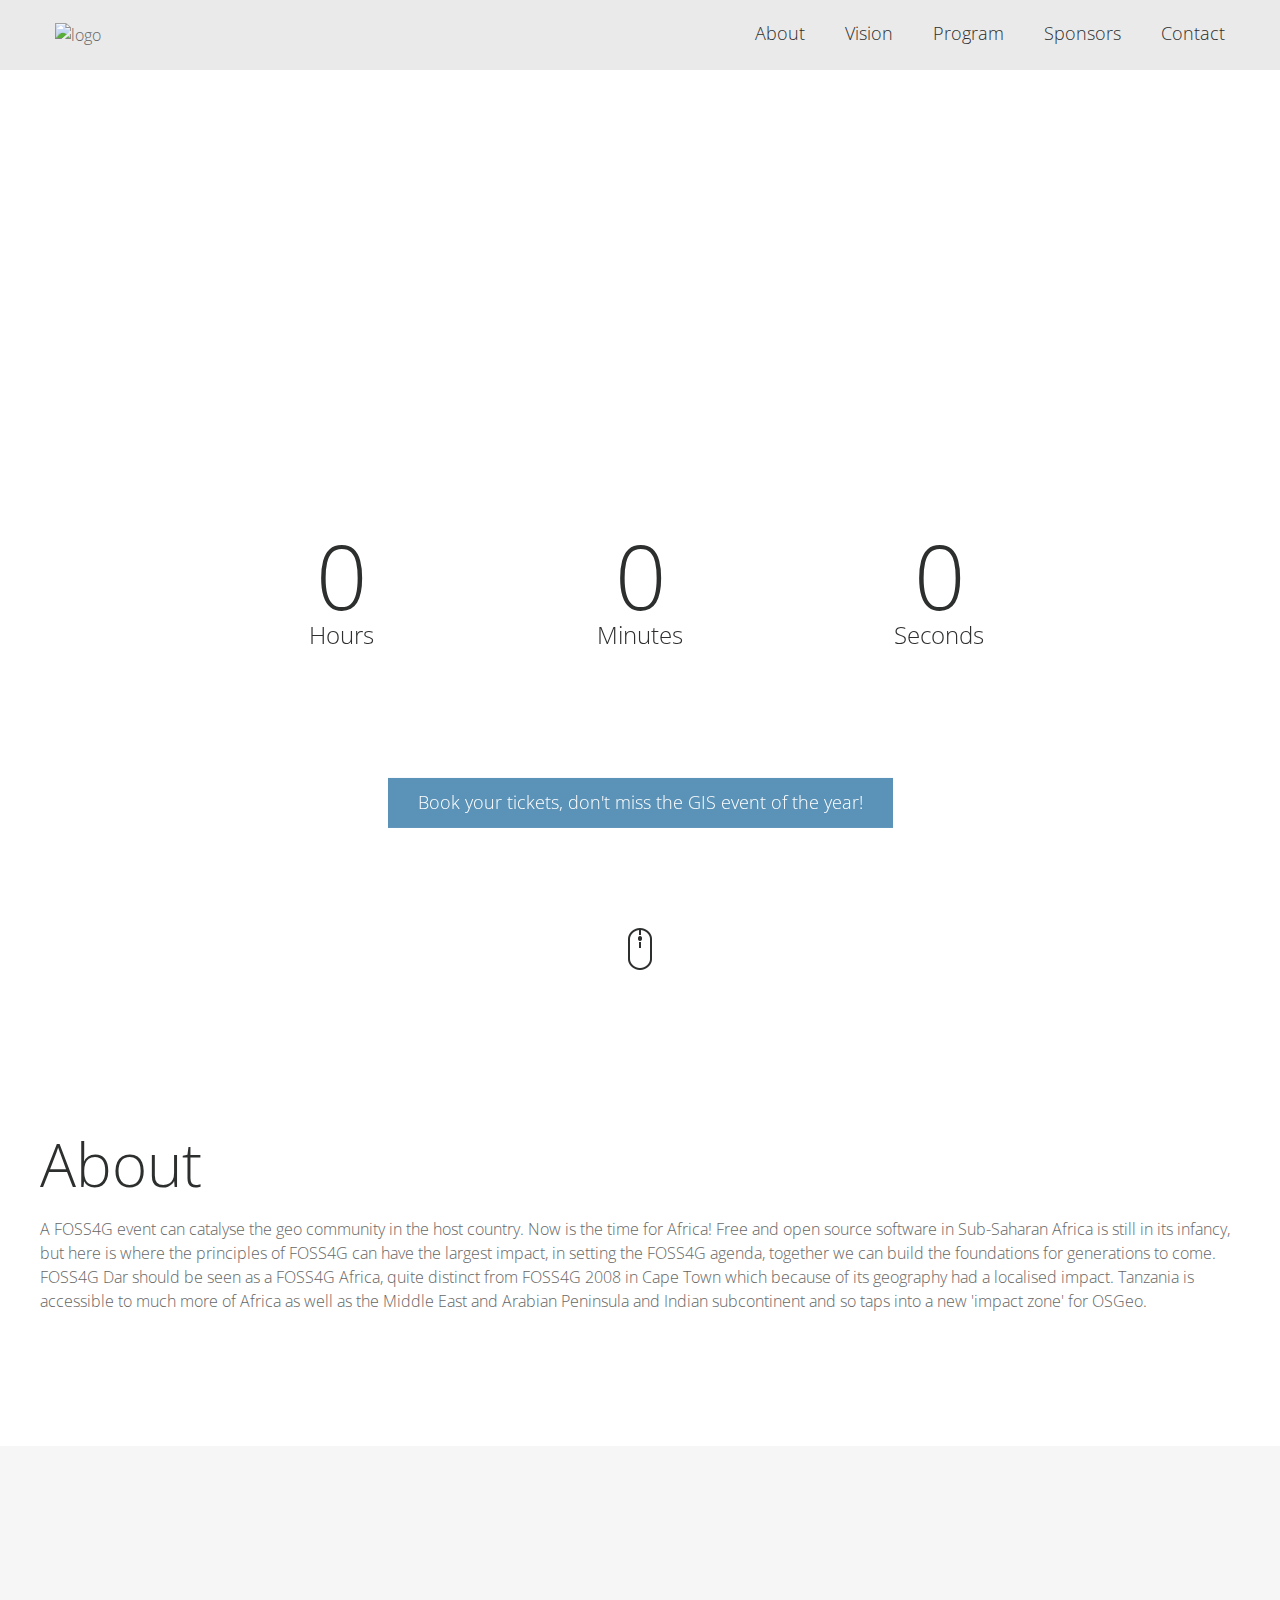
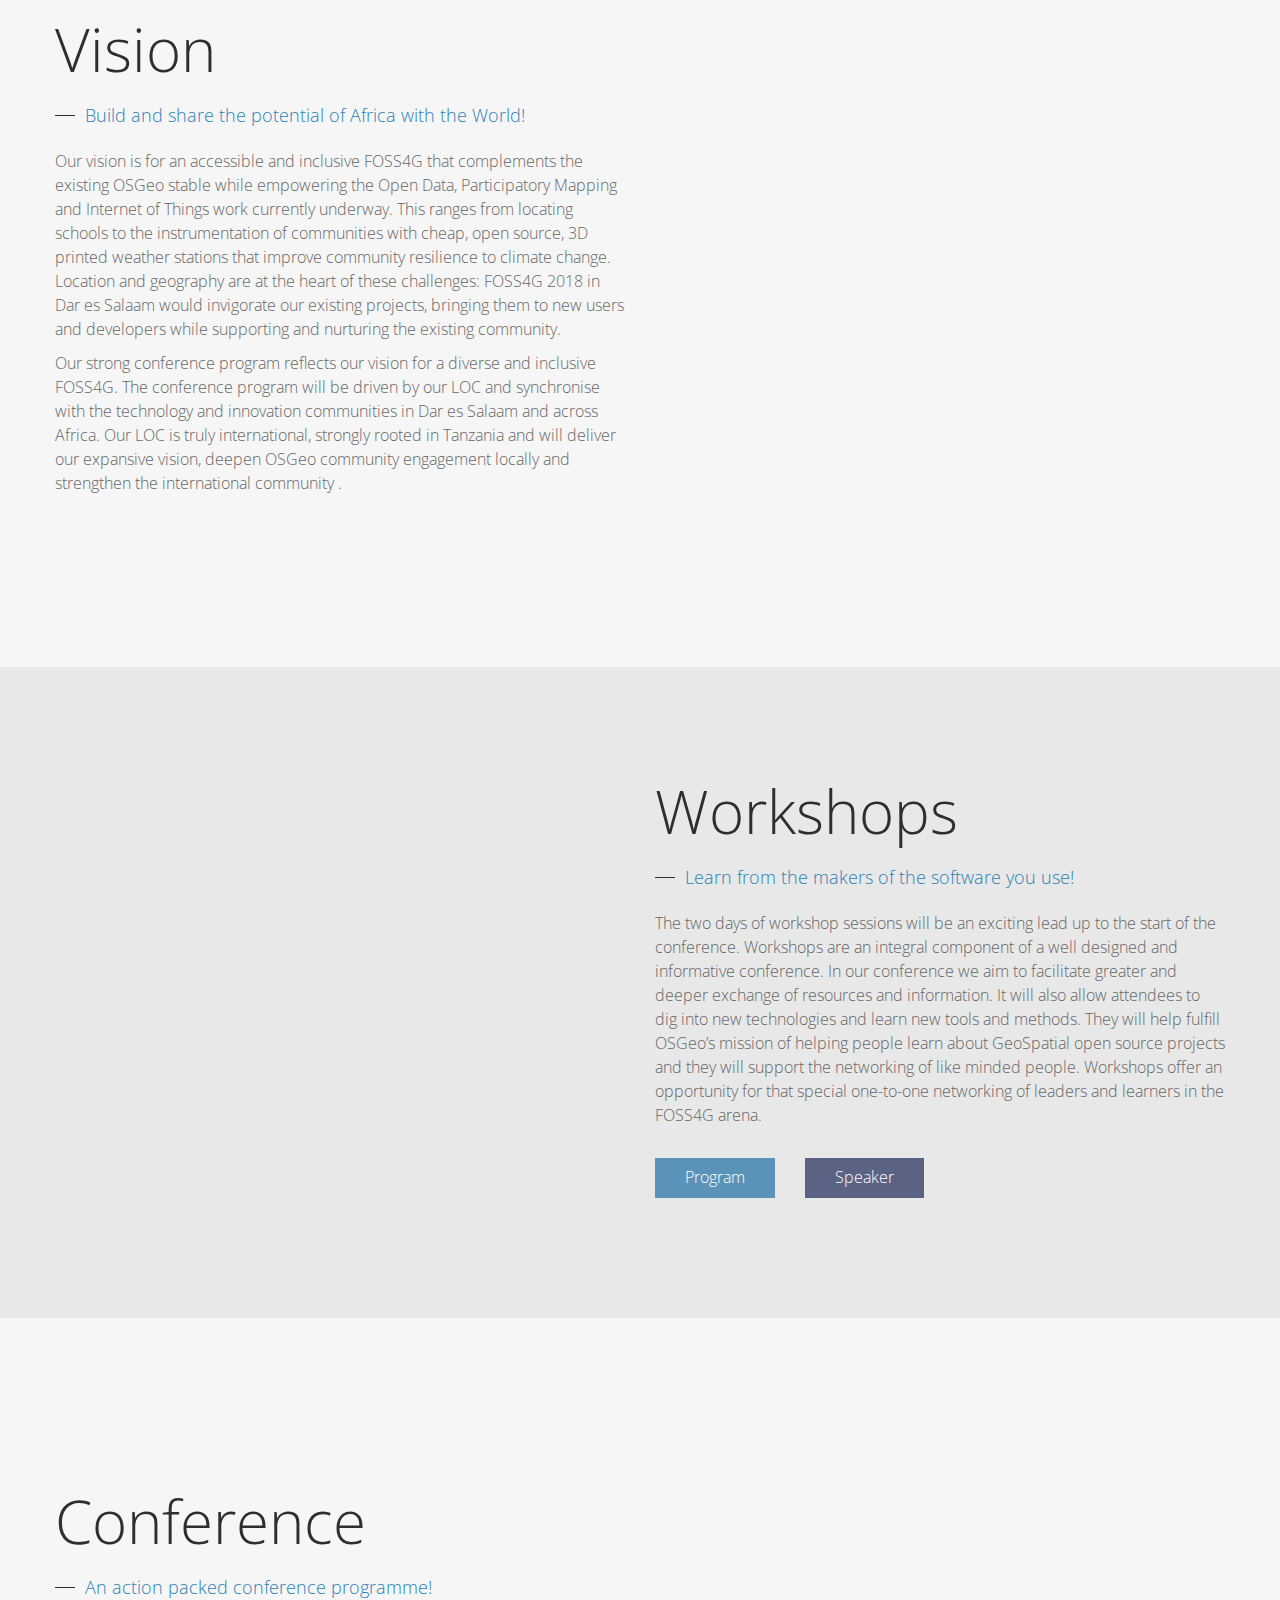
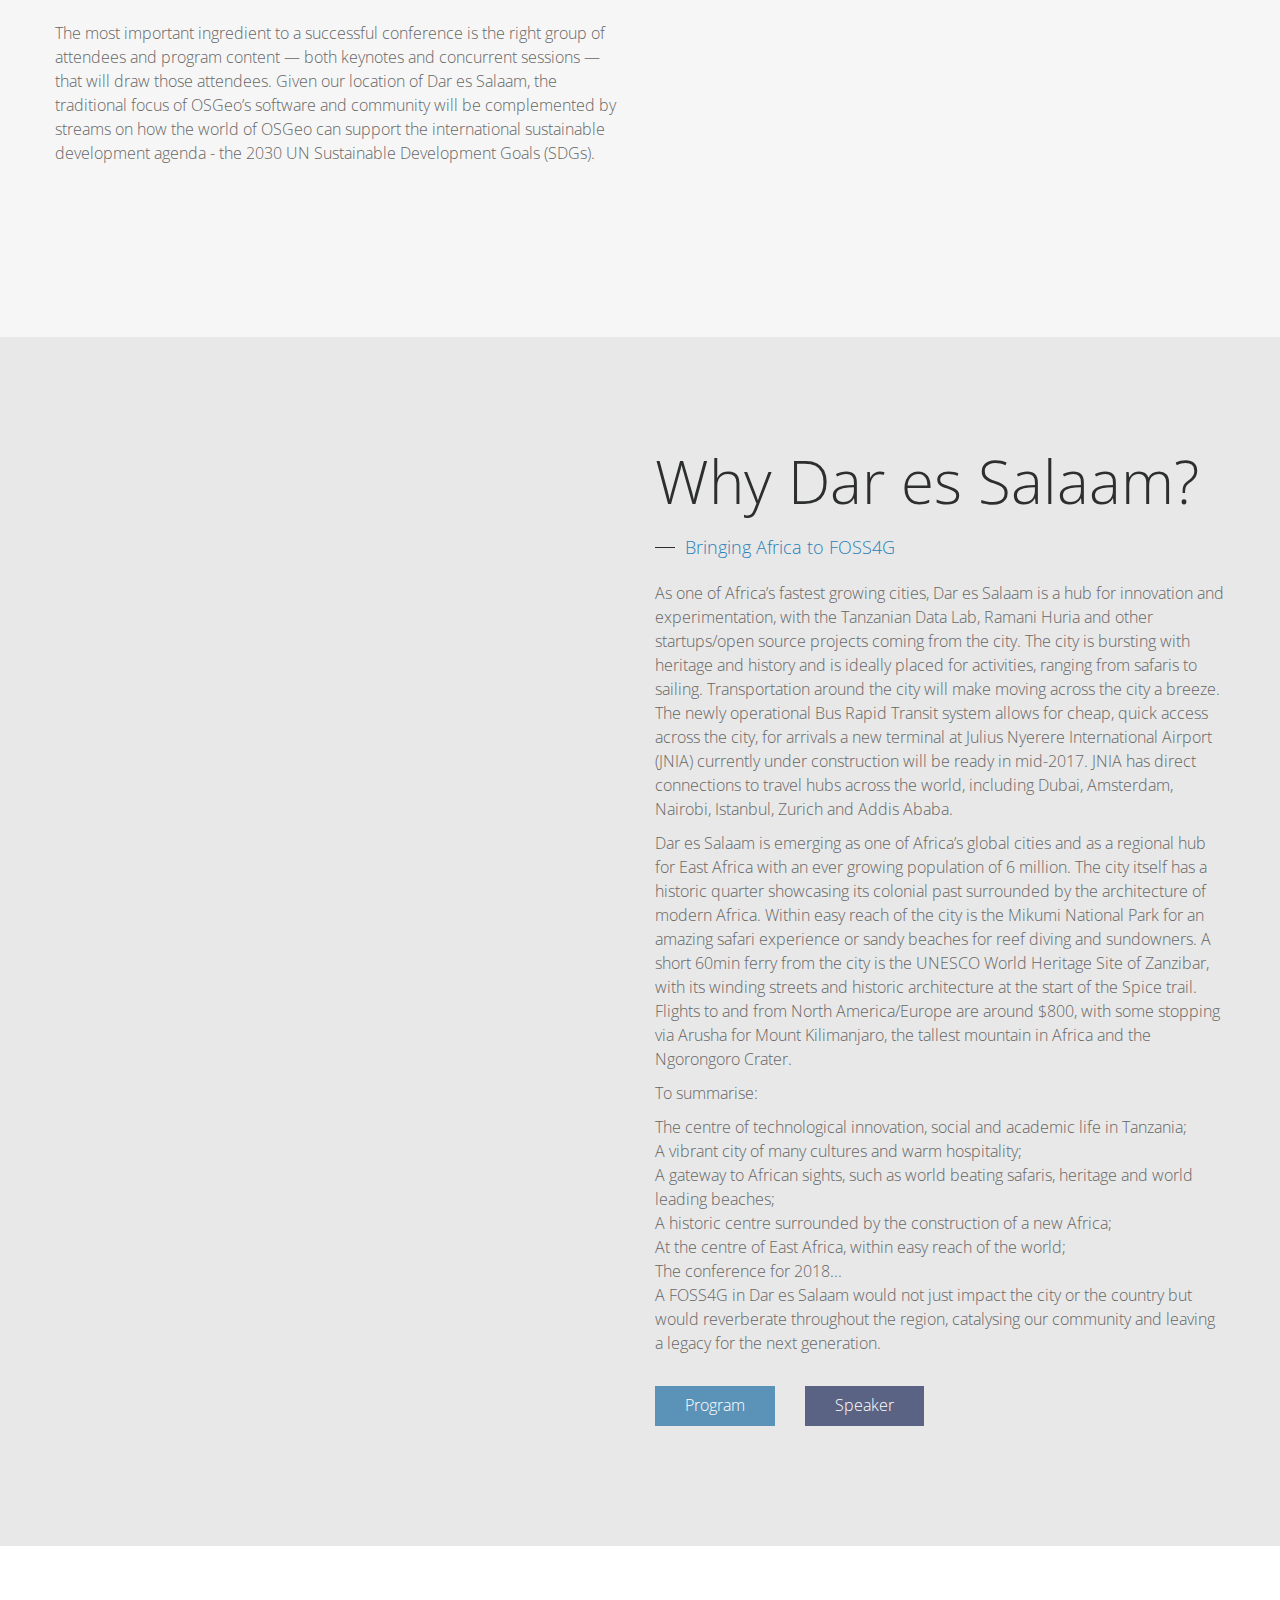
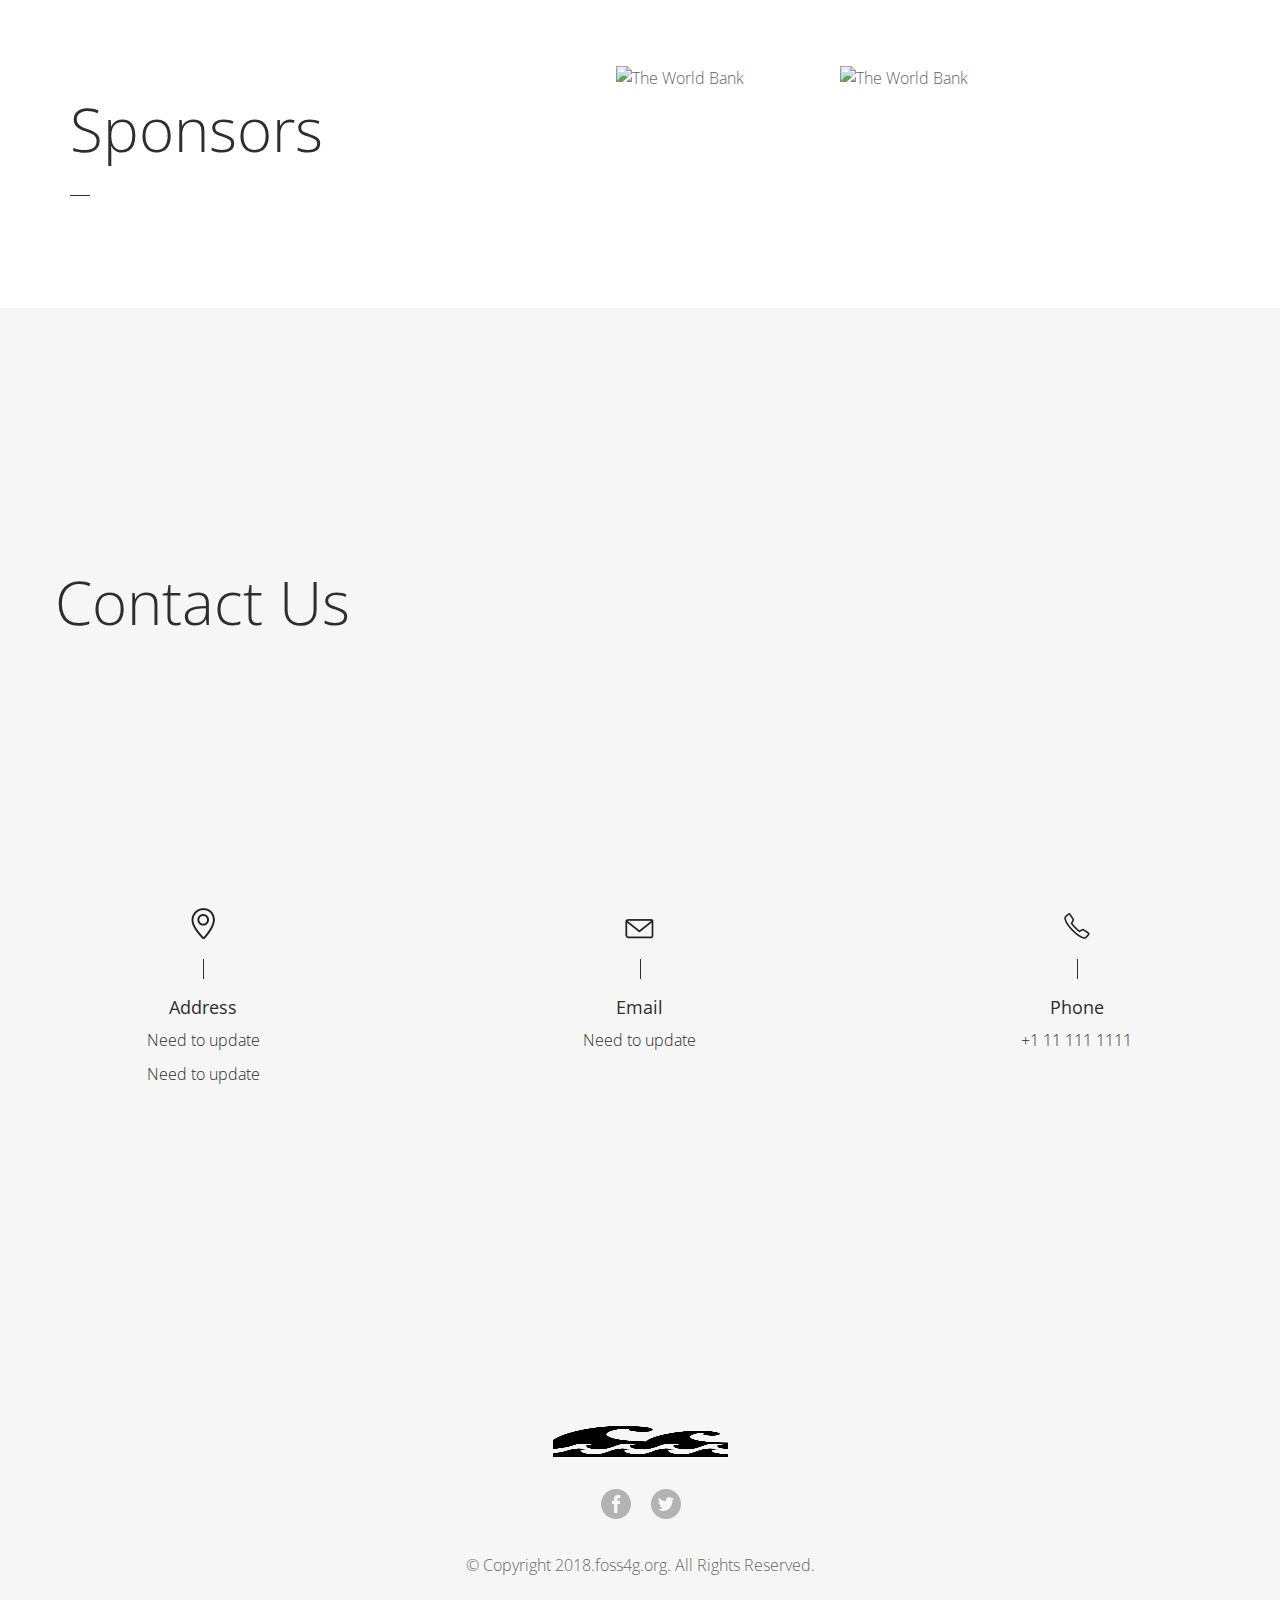
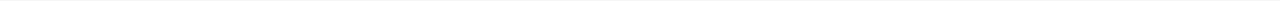
==== index.html @ 3e22bd84 "Fix navigation" ====
﻿<!DOCTYPE html>
<html>
<head>
<meta charset="utf-8">
<title>FOSS4G 2018</title>
<meta name="viewport" content="width=device-width, initial-scale=1.0">
<meta name="description" content="">
<meta name="author" content="">
<link href="css/plugins.css" rel="stylesheet" type="text/css" />
<link href="css/style.css" rel="stylesheet" type="text/css" />
<link rel="shortcut icon" href="./img/favicon.ico">
<link href="http://fonts.googleapis.com/css?family=Open+Sans:400,300italic,300,400italic,600,700" rel="stylesheet" type="text/css">
<script type="text/javascript" src="js/jquery.min.js"></script>
</head>

<body class="animated" data-animated="fadeIn">
<div class="wrapper">
    <!-- header section -->
    <section id="top">
        <header>
            <div class="container">
                <!-- logo -->
                <div id="logo"> <a href="#home"><img src="./img/floodhack-logo-top.png" width="350" height="61" alt="logo" /></a> </div>
                <!-- menu -->
                <nav class="navmenu">
                    <ul>
                        <!-- <li class="scrollable active"><a href="#home">Home</a></li> -->
                        <li class="scrollable"><a href="#about">About</a></li>
                        <li class="scrollable"><a href="#vision">Vision</a></li>
                        <li class="scrollable"><a href="#program">Program</a></li>
                        <li class="scrollable"><a href="#sponsors">Sponsors</a></li>
                        <li class="scrollable"><a href="#contact">Contact</a></li>
                    </ul>
                </nav>
                <!-- end nav -->
                <div class="clear"></div>
            </div>
        </header>
    </section>
    <!-- //header section -->

    <!-- home content -->
    <section class="page_section" id="home">
        <!--Slider-->
        <div class="full_slider preloader">
            <div id="fullwidth_slider" class="flexslider">
                <ul class="slides">
                    <li> <img src="./img/backgrounds/dar_from_the_air.jpg" alt="" class="slide_bg" />
                        <div class="full_slider_caption">
                            <div class="container">
                                <h2 style="color: white;">#foss4g2018</h2>
                                <p style="color: white;">27, 28 August 2018 : Workshops</p>
                                <p style="color: white;">29, 31 August 2018 : Three day main conference</p>
                                <p style="color: white;">1, 2 September 2018 : Code sprints and community events</p>
                                <div class="global_count_wrapper">
                                    <script>
                      jQuery(function () {
                        austDay = new Date();
                        austDay = new Date(2018, 7-1, 27, 12, 0, 0); //year, month-1, day
                        jQuery('#countdown').countdown({
                          until: austDay
                        });
                      });
                    </script>
                                    <div id="countdown"></div>
                                </div>
                                <div class="shortcode_button"><a href="#results" style="color:#fff;">Book your tickets, don't miss the GIS event of the year!</a></div>
                            </div>
                        </div>
                    </li>
                </ul>
            </div>
            <a href="#conference" class="next_section hide"></a> </div>
        <!--//Slider-->
    </section>

    <section class="page_section" id="about">
        <div class="pt130 pb123">
            <div class="container">
                <div class="row">
                    <!-- Welcome Text -->
                    <h2>About</h2>
                    <p>A FOSS4G event can catalyse the geo community in the host country.
                        Now is the time for Africa! Free and open source software in Sub-Saharan
                        Africa is still in its infancy, but here is where the principles of
                        FOSS4G can have the largest impact, in setting the FOSS4G agenda,
                        together we can build the foundations for generations to come.
                        FOSS4G Dar should be seen as a FOSS4G Africa, quite distinct from
                        FOSS4G 2008 in Cape Town which because of its geography had a
                        localised impact. Tanzania is accessible to much more of Africa as
                        well as the Middle East and Arabian Peninsula and Indian subcontinent and
                        so taps into a new 'impact zone' for OSGeo. </p>
                    <div style="clear: both;"></div>
                </div>
            </div>
        </div>
    </section>
    <!-- conference content-->
    <section class="page_section" id="vision">
        <div class="grey_wrap pt130 pb123">
            <div class="container">
                <div class="row">
                    <!-- Welcome Text -->
                    <div class="col-md-6">
                        <div class="welcome_text">
                            <h2>Vision</h2>
                            <div class="descr">Build and share the potential of
                                Africa with the World!
                            </div>
                            <p>
                                Our vision is for an accessible and inclusive
                                FOSS4G that complements
                                the existing OSGeo stable while empowering the
                                Open Data, Participatory
                                Mapping and Internet of Things work currently
                                underway. This ranges
                                from locating schools to the instrumentation of
                                communities with cheap,
                                open source, 3D printed weather stations that
                                improve community resilience
                                to climate change. Location and geography are
                                at the heart of these challenges:
                                FOSS4G 2018 in Dar es Salaam would invigorate
                                our existing projects,
                                bringing them to new users and developers while
                                supporting and nurturing the
                                existing community.
                            </p>
                            <p>
                                Our strong conference program reflects our
                                vision for a diverse and inclusive
                                FOSS4G. The conference program will be driven
                                by our LOC and synchronise
                                with the technology and innovation communities
                                in Dar es Salaam and across
                                Africa. Our LOC is truly international,
                                strongly rooted in Tanzania and
                                will deliver our expansive vision, deepen OSGeo
                                community engagement
                                locally and strengthen the international
                                community .
                            </p>
                        </div>
                    </div>
                    <div class="col-md-6">
                        <img src="./img/backgrounds/mapping.png" alt=""/></div>
                </div>
            </div>
        </div>
        <div class="dark_grey_wrap  pt110 pb85" id="program">
            <div class="container">
                <div class="col-md-6 pt9 mb35"><img
                        src="./img/backgrounds/mapping2.png" alt=""/></div>
                <div class="row">
                    <!-- why section -->
                    <div class="col-md-6 mb30">
                        <h2>Workshops</h2>
                        <div class="descr">Learn from the makers of the
                            software you use!
                        </div>
                        <p>
                            The two days of workshop sessions will be an
                            exciting
                            lead up to the start of the conference. Workshops
                            are
                            an integral component of a well designed and
                            informative
                            conference. In our conference we aim to facilitate
                            greater
                            and deeper exchange of resources and information.
                            It
                            will also allow attendees to dig into new
                            technologies
                            and learn new tools and methods. They will help
                            fulfill OSGeo’s mission of helping people learn
                            about
                            GeoSpatial open source projects and they will
                            support
                            the networking of like minded people. Workshops
                            offer
                            an opportunity for that special one-to-one
                            networking
                            of leaders and learners in the FOSS4G arena.

                        </p>
                        <div class="btns"><a href="#program"
                                             class="shortcode_button go_section">Program</a>
                            <a href="#speakers"
                               class="shortcode_button type2 go_section">Speaker</a>
                        </div>
                    </div>
                </div>
            </div>
        </div>
    </section>
    <!-- conference content-->
    <section class="page_section" id="conference">
        <div class="grey_wrap pt130 pb123">
            <div class="container">
                <div class="row">
                    <!-- Welcome Text -->
                    <div class="col-md-6">
                        <div class="welcome_text">
                            <h2>Conference</h2>
                            <div class="descr">An action packed conference programme!</div>
                            <p>
                                The most important ingredient to a successful conference
                                is the right group of attendees and program content — both
                                keynotes and concurrent sessions — that will draw those
                                attendees. Given our location of Dar es Salaam, the
                                traditional focus of OSGeo’s software and community will
                                be complemented by streams on how the world of OSGeo can support
                                the international sustainable development agenda - the 2030
                                UN Sustainable Development Goals (SDGs).
                            </p>
                        </div>
                    </div>
                    <!-- Image -->
                    <div class="col-md-6"> <img src="./img/backgrounds/beach.png" alt="" /> </div>
                </div>
            </div>
        </div>
        <div class="dark_grey_wrap  pt110 pb85">
            <div class="container">
                <div class="row">
                    <!-- why section -->
                    <div class="col-md-6 pt9 mb35"> <img src="./img/backgrounds/sunset.png" alt="" /> </div>
                    <div class="col-md-6 mb30">
                        <h2>Why Dar es Salaam?</h2>
                        <div class="descr">Bringing Africa to FOSS4G</div>
                        <p>
                            As one of Africa’s fastest growing cities, Dar es
                            Salaam is a hub for innovation and experimentation,
                            with the Tanzanian Data Lab, Ramani Huria and other
                            startups/open source projects coming from the city.
                            The city is bursting with heritage and history and is
                            ideally placed for activities, ranging from safaris
                            to sailing. Transportation around the city will make
                            moving across the city a breeze. The newly
                            operational Bus Rapid Transit system allows for
                            cheap, quick access across the city, for arrivals a
                            new terminal at Julius Nyerere International Airport
                            (JNIA) currently under construction will be ready in
                            mid-2017. JNIA has direct connections to travel hubs
                            across the world, including Dubai, Amsterdam, Nairobi,
                            Istanbul, Zurich and Addis Ababa.</p>
                        <p>
                            Dar es Salaam is emerging as one of Africa’s global
                            cities and as a regional hub for East Africa with an
                            ever growing population of 6 million. The city itself
                            has a historic quarter showcasing its colonial past
                            surrounded by the architecture of modern Africa.
                            Within easy reach of the city is the Mikumi National
                            Park for an amazing safari experience or sandy
                            beaches for reef diving and sundowners. A short
                            60min ferry from the city is the UNESCO World
                            Heritage Site of Zanzibar, with its winding streets
                            and historic architecture at the start of the Spice
                            trail. Flights to and from North America/Europe are
                            around $800, with some stopping via Arusha for Mount
                            Kilimanjaro, the tallest mountain in Africa and the
                            Ngorongoro Crater.</p>
                        <p>To summarise:</p>
                        <ul>
                            <li>
                                The centre of technological innovation, social
                                and academic life in Tanzania;
                            </li>
                            <li>
                            A vibrant city of many cultures and warm hospitality;
                            </li>
                            <li>
                            A gateway to African sights, such as world beating safaris, heritage and world leading beaches;
                            </li>
                            <li>
                            A historic centre surrounded by the construction of a new Africa;
                            </li>
                            <li>
                            At the centre of East Africa, within easy reach of the world;
                            </li>
                            <li>
                            The conference for 2018...
                            </li>
                        </ul>

                        <p>
                            A FOSS4G in Dar es Salaam would not just impact the
                            city or the country but would reverberate throughout
                            the region, catalysing our community and leaving a
                            legacy for the next generation. </p>
                        <div class="btns"> <a href="#program" class="shortcode_button go_section">Program</a> <a href="#speakers" class="shortcode_button type2 go_section">Speaker</a> </div>
                    </div>
                </div>
            </div>
        </div>
    </div>
</section>

<section id="sponsors">
    <div class="container pt110 pb52">
        <div class="container ">
            <div class="row">
                <div class="col-md-5">
                    <div class="welcome_text">
                        <h2>Sponsors</h2>
                        <div class="descr"></div>
                        <p></p>
                    </div>
                </div>
                <div class="col-md-7">
                    <div class="partners">
                        <div class="partner">
                            <a href="javascript:void(0);">
                                <div>
                                    <div> <span class="icon"><img src="https://upload.wikimedia.org/wikipedia/commons/thumb/c/c2/Coat_of_arms_of_Tanzania.svg/1000px-Coat_of_arms_of_Tanzania.svg.png?uselang=en-gb" alt="The World Bank" /></span> </div>
                                </div>
                            </a>
                        </div>
                        <div class="partner">
                            <a href="javascript:void(0);">
                                <div>
                                    <div> <span class="icon"><img src="https://upload.wikimedia.org/wikipedia/commons/thumb/8/87/The_World_Bank_logo.svg/1000px-The_World_Bank_logo.svg.png" alt="The World Bank" /></span> </div>
                                </div>
                            </a>
                        </div>
                        <!-- // partners -->
                    </div>
                </div>
            </div>
        </div>
    </div>
</section>


<!-- Contact content -->
<section class="page_section grey_wrap pt130 pb123" id="contact">
    <div class="container grey_wrap pt130 pb123">
        <div class="row">
            <div class="col-md-7">
                <h2>Contact Us</h2>
            </div>
            <div class="col-md-5 pt16">
                <p></p>
            </div>
        </div>
    </div>
    <div class="grey_wrap pt130 pb123">
        <div class="row">
            <div class="col-md-4">
                <div class="icon_box">
                    <div class="icon_img"><img src="./img/icons/5.png" alt="" /></div>
                    <h6>Address</h6>
                    <p>Need to update</p>
                    <p>Need to update</p>
                </div>
            </div>
            <div class="col-md-4">
                <div class="icon_box">
                    <div class="icon_img"><img src="./img/icons/6.png" alt="" /></div>
                    <h6>Email</h6>
                    <p><a href="mailto:#">Need to update</a></p>
                </div>
            </div>
            <div class="col-md-4">
                <div class="icon_box">
                    <div class="icon_img"><img src="./img/icons/7.png" alt="" /></div>
                    <h6>Phone</h6>
                    <p>+1 11 111 1111</p>
                </div>
            </div>
        </div>
    </div>
    <div class="module_google_map" style="display:none;">
        <iframe src="https://www.google.com/maps/embed?pb=!1m18!1m12!1m3!1d3966.6151825602956!2d106.82654155061107!3d-6.182229562275676!2m3!1f0!2f0!3f0!3m2!1i1024!2i768!4f13.1!3m3!1m2!1s0x2e69f42e10e365ff%3A0x6e3aac73cfbe1a87!2sBPBD+PROVINSI+DKI+JAKARTA!5e0!3m2!1sen!2sus!4v1457518219034" width="80%" height="450" frameborder="0" style="border:0" allowfullscreen height="400">
        </iframe>
    </div>
</section>

<!--footer-->
<div class="footer">
    <div class="container"> <a href="#home" class="go_section"><img src="./img/logo.png" width="175" height="31" alt="logo"/></a>
        <div class="socials">
            <ul>
                <li><a target="_blank" href="https://facebook.com/" class="fb_icon">Facebook</a></li>
                <li><a target="_blank" href="https://twitter.com/foss4g2018#" class="tweet_icon">Twitter</a></li>
            </ul>
        </div>
        &copy; Copyright 2018.foss4g.org. All Rights Reserved. </div>
</div>
<!--//footer-->

</div>
<!-- //wrapper -->
<header class="fixed-menu"></header>
<script type="text/javascript" src="js/jquery-ui.min.js"></script>
<script type="text/javascript" src="js/modules.js"></script>
<script type="text/javascript" src="js/current.js"></script>
<script type="text/javascript" src="js/jquery.countdown.min.js"></script>
</body>
</html>
---- css/style.css ----
.fonts {
	font-family: 'Open Sans', sans-serif;	
}

/* GRID */
body, html {
    padding: 0;
    margin: 0;
	overflow-x:hidden !important;
}
.container {
    padding-right: 15px;
    padding-left: 15px;
    margin-right: auto;
    margin-left: auto;
}
.container:before,
.container:after {
    display: table;
    content: " ";
}
.container:after {
    clear: both;
}
.row {
    margin-right: -15px;
    margin-left: -15px;
}
.row:before,
.row:after {
    display: table;
    content: " ";
}
.row:after {
    clear: both;
}
.col-md-1,
.col-md-2,
.col-md-3,
.col-md-4,
.col-md-5,
.col-md-6,
.col-md-7,
.col-md-8,
.col-md-9,
.col-md-10,
.col-md-11,
.col-md-12 {
    position: relative;
    min-height: 1px;
    padding-right: 15px;
    padding-left: 15px;
}
*,
*:before,
*:after {
    -webkit-box-sizing: border-box;
    -moz-box-sizing: border-box;
    box-sizing: border-box;
}

img {
	border:0;
	outline:none;
	vertical-align:top;
	max-width:100%;
	-webkit-user-select: none;
	-khtml-user-select: none;
	-moz-user-select: none;
	-o-user-select: none;
	user-select: none;
}
iframe {border:0;
}
input,
textarea {
	outline:none !important;
	resize:none;
	-webkit-appearance: none;
}
.clear {
	clear:both;
	height:0;
	font-size:0;
}
ul {
	padding:0;
	margin:0;
}
li {
	padding:0;
	margin:0;
	list-style:none;
}
.fleft {float:left;
}
.fright {float:right;
}

.color {color:#5b93b8;
}

/** MAIN **/
body {
	color: #666666;
	background: #fff;
	font-weight:300;
	font-family: 'Open Sans', sans-serif;
	font-size: 16px;
	line-height:24px;
	margin: 0;
	padding: 0;	
}
html {font-size: 100%;
}
::selection{
	background: #5b93b8;
	color: #ffffff;
}
::-moz-selection {
	background: #5b93b8;
	color: #ffffff;
}
.wrapper {overflow:hidden;
}
a {
	color: #666666;
	text-decoration:none !important;
}
a:hover { color: #2980b9;
}
strong { font-weight: 700;
}
.center {text-align: center;
}
.justify {text-align: justify;
}
p {
	padding:0;
	margin:0 0 10px 0;
}

/** HEADER **/
#top {
	background:#eaeaea;
	border:none;
	position:absolute;
	left:0;
	top:0;
	width:100%!important;
	z-index:999;
}
#top header,
.fixed-menu-wrapper {
	padding: 23px 0;
}
.fixed-menu {
	border:none;
	position:fixed;
	left:0;
	top:-100px;
	background:#eaeaea;
	z-index:9999;
	opacity: 0;
	filter:progid:DXImageTransform.Microsoft.Alpha(opacity=0);
	width:100% !important;
	transition: all 250ms;
	-webkit-transition: all 250ms;
}
.fixed-menu.fixed_show {
	top:0;
	opacity: 1;
	filter:progid:DXImageTransform.Microsoft.Alpha(opacity=100);
}

/* Logo */
#logo {
	float:left;
	vertical-align:top;
}

/*Menu*/
.navmenu{
	margin: 0;
	padding:0;
	float:right;
}
.navmenu ul li {
	display: inline-block;
	vertical-align:top;
	list-style: none;
    margin: -2px 17px 0 19px;
    position: relative;
}
.navmenu ul li a {
	display: inline-block;
	color: #2d2e2e;
	font-size: 18px;
	padding: 0;
	font-weight:300;
	text-decoration:none !important;
	outline:none;
	text-transform:none;
	transition: all 300ms;
	-webkit-transition: all 300ms;
	position:relative;
}
.navmenu li a:hover,
.navmenu li.active a {
    color: #2d2e2e;
}
.navmenu ul li a:before {
	position:absolute;
	left:50%;
	right:50%;
	width:0;
	height:1px;
	bottom:3px;
	content:'';
	background:#2d2e2e;
	transition: all 300ms;
	-webkit-transition: all 300ms;
}
.navmenu li a:hover:before,
.navmenu li.active a:before {
    width:100%;
	left:0;
	right:0;
}
a.menu_toggler {display:none;
}
.mobile_menu_wrapper {display:none;	
}
.navmenu ul li:last-child {margin-right:0;
}

/* Main Slider */
#home {
    padding-top: 100px;
}
.full_slider {
	background-position:center center;
	background-repeat:no-repeat;
}
.full_slider.preloader {
	background-image:url(../img/preloader.gif);
}
.full_slider_caption {
    position:absolute;
	top:50%;
	left:0;
	right:0;
	transform:translateY(-50%);
	-webkit-transform:translateY(-50%);
	text-align:center;	
	color: #2d2e2e;
    font-size: 18px;
    font-weight: 300;
	line-height: 27px;
    margin: 0;
    text-shadow: none;
	opacity: 1; 
	filter:progid:DXImageTransform.Microsoft.Alpha(opacity=100);	
	float:none;
}
.full_slider_caption img {
	width:auto !important;
	margin:0 auto;
}

/*CountDown*/
.global_count_wrapper {
    text-align: center;
    overflow: hidden;
	padding-top:104px;
	padding-bottom:67px;
}
.countdown-rtl {
    direction: rtl;
}
.countdown-row {
    clear: both;
    width: 100%;
    padding: 0;
    text-align: center;
    overflow: hidden;
}
.countdown-section {
    display: inline-block;
    text-align: center;
	margin-right:106px;
	width:193px;
	height:193px;
	position:relative;	
	margin-bottom:20px;
	padding-top:31px;
	padding-bottom:39px;
}
.countdown-section:before {
    position:absolute;
	left:0;
	top:0;
	width:100%;
	height:100%;
	background:rgba(255,255,255, 0.9);
	content:'';
	z-index:-1;
	transform:rotate(45deg);
	-webkit-transform:rotate(45deg);
	box-shadow:0 0 0 2px #fff inset;
	-webkit-box-shadow:0 0 0 2px #fff inset;
}
.countdown-section:last-child {
	margin-right:0;
}
.countdown-amount {
    font-size: 90px;
    line-height: 92px;
    color: #2d2e2e;
    font-weight: 300;
    padding: 0;
	margin-bottom:3px;
}
.countdown-period {
    padding: 0 20px;
    font-size: 24px;
    line-height: 28px;
    font-weight: 300;
    color: #2d2e2e;
    display: block;
    width: 100% !important;
    text-align: center !important;
    position: relative;
    text-transform: none;
    margin: 0;
}

.shortcode_button { 
	display:inline-block;
	margin:0 0 5px 0;
	text-decoration:none;
	border:none;
	background-color:#5b93b8;
	color:#fff;
	transition: all 300ms;
	-webkit-transition: all 300ms;
	line-height:24px;
	font-size:18px;
	padding:12px 30px 14px 30px;
	font-weight:300;
	text-transform:none;
	vertical-align:top;
	text-align:center;
	border-radius:0;
	-webkit-border-radius:0;
}
.shortcode_button:hover {
	background-color:#68a7d0;
	color:#fff;
}

.next_section {
	position:absolute;
	left:50%;
	bottom:30px;
	width:24px;
	height:42px;
	margin-left:-12px;
	transition: all 300ms;
	-webkit-transition: all 300ms;
	background-image:url(../img/sprite.png);
	background-position:0 0;
	background-repeat:no-repeat;
}
.next_section:hover {
	opacity:0.7;
}

.stretch {
	background-position:center center;
	background-size:cover;
	-webkit-background-size:cover;
	background-repeat:no-repeat;
	background-attachment:fixed;
}

h2 {
	line-height:69px;
	color:#2d2e2e;
	font-weight:300;
	font-size:60px;
	margin:0;
	padding:0 0 18px 0;	
	text-transform:none;
}

.grey_wrap {
	background:#f6f6f6;
}
.dark_grey_wrap {
	background:#e8e8e8;
}

.rhomb_block {
	margin-right: auto;
	transform:rotate(-45deg);
	-webkit-transform:rotate(-45deg);
	margin-left:20px;
}
.rhomb_block.col3 {
	width:606px;
}
.rhomb_block.col4 {
	width:808px;
}
.rhomb_block .odd {
	text-align:left;	
}
.rhomb_block .even {
	text-align:right;
}
.rhomb {
	width:193px;
	height:193px;
	display:inline-block;
	vertical-align:top;
	margin:0 0 9px 5px;	
}
.rhomb_block .even .rhomb {
	margin:0 4px 9px 1px;
}

.welcome_text,
.speaker_text {
	padding:39px 0;
}
.welcome_text p,
.speaker_text p {padding-right:30px;
}
.speaker_text {
	padding-top:75px;
}
.descr {
	position:relative;
	line-height:27px;
	padding:0 0 20px 30px;
	font-size:18px;
	font-weight:300;
	color:#2980b9;
}
.descr:before {
	position:absolute;
	left:0;
	top:13px;
	width:20px;
	height:1px;
	background:#2d2e2e;
	content:'';
}
/* Rule */
ol li {
    list-style: decimal;
}
ol li ol li {
    list-style: lower-alpha;
}
/* Partners */
.partners .partner {
    display: inline-block;
    width: 200px;
    height: 180px;
    text-align: center;
    margin: 10px;
    background: #fff;
}
.partners .partner img {
    max-height: 100%;
}
/* Padding */
.pt9 {
	padding-top:9px;
}
.pt20 {
	padding-top:20px;
}
.pt110 {
	padding-top:110px;
}
.pt130 {
	padding-top:130px;
}
.pt170 {
	padding-top:170px;
}
.pb165 {
	padding-bottom:165px;
}
.pb123 {
	padding-bottom:123px;
}
.pb85 {
	padding-bottom:85px;
}
.pb30 {
	padding-bottom:30px;
}
.pt16 {
	padding-top:16px;
}
.pt108 {
	padding-top:108px;
}
.pb106 {
	padding-bottom:106px;
}
.pb52 {
	padding-bottom:52px;
}

/* Margin */
.mb30 {
	margin-bottom:30px;
}
.mb35 {
	margin-bottom:35px;
}

.btns {
	padding-top:21px;
}
.btns .shortcode_button {
	margin-right:26px;
	line-height:24px;
	font-size:16px;
	padding:7px 30px 9px 30px;
}
.shortcode_button.type2 {
	background:#5a6383;
}
.shortcode_button.type2:hover {
	background:#6c779e;
}

/* Speaker */
.team {
	width:193px;
	height:193px;
	display:block;
	position:relative;
	overflow:hidden;
}
.team_avatar {
	width:273px;
	height:273px;
	display:block;
	transform:rotate(45deg);
	-webkit-transform:rotate(45deg);
	margin-left:-40px;
	margin-top:-40px;
}

.team_avatar img {
	width:100%;
	height:auto;
}
.fade_bg {
	z-index:1;
	position:absolute;
	width:0;
	height:0;
	left:50%;
	top:50%;
	background:rgba(0,0,0, 0.75);
	transition: all 300ms;
	-webkit-transition: all 300ms;
}
.team:hover .fade_bg {
	width:100%;
	height:100%;
	left:0;
	top:0;
}
.team_in {
	display:none;
	position:absolute;
	top:50%;
	transform:translateY(-50%) rotate(45deg);
	-webkit-transform:translateY(-50%) rotate(45deg);
	left:0;
	text-align:center;
	width:100%;
	font-size:14px;
	color:#fff;
	font-weight:300;
	line-height:22px;
	z-index:5;
	transition: opacity 400ms;
	-webkit-transition: opacity 300ms;
}
.team_in h6 {
	text-align:center;
	font-size:18px;
	color:#fff;
	font-weight:300;
	line-height:24px;
	padding:0;
	margin:0;
}
.team:hover .team_in {
	display:block;
}

/* Program */
.program {
	padding-top:105px;
	padding-bottom:90px;
}
.program_days {
	padding-top:37px;
}

/*Tabs*/
.all_heads_cont {
	display:block;
	clear:both;
	text-align:center;
	padding-bottom:51px;
}
.shortcode_tab_item_title {
	background:#5a6383;
	display:inline-block;
	vertical-align:top;
	margin:0 9px 9px 0;
	cursor:pointer;
	padding:7px 30px 9px 30px;
	font-size:16px;
	line-height:24px;
	position:relative;
	z-index:10;
	color:#ffffff;
	font-weight:300;
	border:0;
	text-transform:none; 
}
.shortcode_tab_item_title:hover,
.shortcode_tab_item_title.active {
	background:#6c779e;
	color:#fff;
}
.shortcode_tab_item_title.active {
	cursor:default;
	background:#5b93b8 !important;
	color:#fff;	
}
.all_body_cont {
	position:relative;
}
.shortcode_tab_item_body {
	display:none;	
}
.shortcode_tab_item_body.active {	
}

/* Reports block */
.reports_block {
	position:relative;
	overflow:hidden;
}
.reports_block:before {
	position:absolute;
	width:170px;
	height:36px;
	background:#fff;
	left:50%;
	margin-left:-85px;
	content:'';
	z-index:50;	
}
.report {
	width:100%;
	padding:20px 20px 15px 20px;
	background:#f6f6f6;
	margin-bottom:30px;	
	position:relative;
}
.info {
	padding:13px 20px;
	background:#dddddd;
	font-size:14px;
	color:#2d2e2e;
	margin-bottom:14px;
}
.info .fleft span {
	margin-right:14px
}
.info i {
	font-weight:normal;
	color:#2d2e2e;
}
.info a {
	color:#2d2e2e;
}
.info a:hover,
.info a:hover i {
	color:#5b93b8;
}
.report:before {
	width:1px;
	height:1000px;
	background:#cdcdcd;
	position:absolute;
	content:'';
	right:-85px;
	top:0;
	margin-top:-955px;
	z-index:10;		
}
.fright .report:before {
	right:auto;
	left:-86px;
}
.report:after {
	width:37px;
	height:1px;
	background:#cdcdcd;
	position:absolute;
	content:'';
	right:-57px;
	top:44px;
	z-index:15;		
}
.fright .report:after {
	right:auto;
	left:-57px;
}
.thumb {
	position:relative;
}
.thumb img {
	width:100%;
	height:auto;
}
.thumb:before {
	width:15px;
	height:15px;
	background:#5b93b8;
	position:absolute;
	border-radius:50%;
	-webkit-border-radius:50%;
	content:'';
	right:-112px;
	top:16px;
	z-index:55;	
	box-shadow:0 0 0 20px #fff;
	-webkit-box-shadow:0 0 0 20px #fff;	
}
.fright .thumb:before {
	right:auto;
	left:-112px;	
}

h5 {
	font-size:18px;
	color:#2d2e2e;
	font-weight:300;
	line-height:27px;
	padding:0;
	margin:0 0 7px 0;
}

h6 {
	font-size:16px;
	color:#2d2e2e;
	font-weight:300;
	line-height:24px;
	padding:0;
	margin:0 0 9px 0;
}

h3 {
	font-size:30px;
	color:#2d2e2e;
	font-weight:400;
	line-height:40px;
	padding:0;
	margin:0 0 24px 0;
}

.report h5 a,
.report h6 a,
h3 a {
	color:#2d2e2e;
}
.report h5 a:hover,
.report h6 a:hover,
h3 a:hover {
	color:#5b93b8;
}

.subscribe_block {
	padding-top:108px;
	padding-bottom:102px;
	background-image:url(../img/bgs/bg1.jpg);
}
.subscribe_form {
	margin-top:140px;
	position:relative;
}

/** Contact Section **/
form input[type="text"],
form textarea {
	background: #fff;
	margin: 0 0 30px 0;
	padding: 7px 10px 9px 10px;
	width: 100%;
	border:1px #cdcdcd solid;
	outline:none;
	border-radius:0;
	-webkit-border-radius:0;
	box-shadow:none;
	font-size:14px;
	color:#666666;
	font-weight:300;
	font-family: 'Open Sans', sans-serif;
	line-height:22px;
}
form textarea {
	height:150px;
}

input.send_btn,
input.subscribe {
	cursor: pointer;
	background: #5b93b8 !important;
	color: #fff !important;
	margin: 0 0 30px 0 !important;
	border-radius: 0 !important;
	-webkit-border-radius:0 !important;
	display: inline-block;
	padding: 0 30px !important;
	height:40px;
	line-height:39px;
	font-size: 16px !important;
	font-weight: 300 !important;
	width: 100%;
	font-family: 'Open Sans', sans-serif;
	vertical-align:top;
	-webkit-transition:all 0.4s ease;
    transition:all 0.4s ease;
	border:0 !important;
	text-transform:none;
}
input.send_btn:hover,
input.subscribe:hover {
    background-color:#68a7d0 !important;
    text-decoration: none;
	color:#fff !important; 
}

input.subscribe {
	position:absolute;
	top:0;
	right:15px;
	width:130px;
	padding-left:0;
	padding-right:0;
}

.subscribe_form form input[type="text"] {
	width:calc(100% - 150px);
	font-size:16px;
}

/* Placeholder */
::-webkit-input-placeholder {
    opacity: 1 !important;
}

:-moz-placeholder { /* Firefox 18- */
   opacity: 1 !important;
}

::-moz-placeholder {  /* Firefox 19+ */
   opacity: 1 !important;
}

:-ms-input-placeholder {
    opacity: 1 !important;
}

/* WebKit browsers */
input:focus::-webkit-input-placeholder,
textarea:focus::-webkit-input-placeholder {
    color: transparent !important;
}

/* Mozilla Firefox 4 to 18 */
input:focus:-moz-placeholder,
textarea:focus:-moz-placeholder {
    color: transparent !important;
}

/* Mozilla Firefox 19+ */
input:focus::-moz-placeholder,
textarea:focus::-moz-placeholder {
    color: transparent !important;
}

/* Internet Explorer 10+ */
input:focus:-ms-input-placeholder,
textarea:focus:-ms-input-placeholder {
    color: transparent !important;
}

/** form valid style **/
.notification_error,
.notification_ok {
    border-radius: 0;
	-webkit-border-radius:0;
    margin: 0 0 30px 0;
    padding: 12px 10px 12px 35px;
	position:relative;
	text-align:left;
	line-height:22px;
	font-size:14px;
}
.notification_ok {
    border: 1px #038BD4 solid;
    color: #038BD4;
	background:#D0E3EA;
}
.notification_error {
    border: 1px #C93119 solid;
    color: #C93119;
	background:#FFCFCF;
}
.notification_error:before,
.notification_ok:before {
    content: ''; 
	width: 16px;
	height: 16px;
	position: absolute;
	left:11px;
	top:13px;		
	background-position:0 0;
	background-repeat:no-repeat;
}
.notification_error:before {background-image:url(../img/error.png);
}
.notification_ok:before {background-image:url(../img/info.png);
}

.blog_section {
	padding-top:110px;
	padding-bottom:110px;
}
.post_preview {
	padding-top:50px;	
}
.post_preview img,
.post_preview iframe {
	margin-bottom:32px;
	width:100%;
}
.post_preview .shortcode_button {
	margin-top:24px;
	padding:7px 30px 9px 30px;
	font-size:16px;
}

/*Price Table*/
.price_table_wrap {
	padding-top:52px;
}
.price_item_wrapper {
	margin-bottom:30px;
	background:#fff;
	text-align:center;
	border:1px #cdcdcd solid;
	padding:31px 33px 34px 33px;
}
.most_popular {
	border-color:#5b93b8;
	margin-top:-16px;
	margin-bottom:-16px;
}
.price_item_title {
	margin-bottom:25px;
	text-align:center;
	border-bottom:1px #cdcdcd solid;
	padding-bottom:33px;
}
.price_item_title h5 {
	padding:0;
	margin:0 0 14px 0;
	line-height:40px;
	color:#2d2e2e;
	font-size:30px;
	font-weight:300;
	text-align:center;
}
.price_item_title h5 span {
	font-weight:400;
}
.price_item_title h6 {
	padding:0;
	margin:0;
	line-height:24px;
	color:#2d2e2e;
	font-size:16px;
	font-weight:300;
	text-align:center;
}
.price_item_text {
	text-align:center;	
	padding-bottom:7px;
	font-size:14px;
	color:#2d2e2e;
}
.price_item_cost {
	padding:22px 0 32px 0;
	text-align:center;	
}
.price_item_cost h3 {
	line-height:50px;
	margin:0;
	padding:0;
	color:#262626;
	font-size:48px;
	font-weight:400;
	vertical-align:top;
}
.price_item_cost h3 span {
	line-height:16px;
	display:inline-block;
	vertical-align:top;
	padding-top:1px;	
	font-size:16px;
}
.price_item_btn {
}
.price_item_btn a {
	padding:7px 30px 9px 30px;
	font-size:16px;
	background:#5a6383;
	color:#fff;
}
.price_item_btn a:hover {
	background:#6c779e;
}
.most_popular .price_item_btn a {
	background:#5b93b8 !important;
}
.most_popular .price_item_btn a:hover {
	background:#68a7d0 !important;
}

/* Icon Box */
.icon_box {
	margin-bottom:55px;
	text-align:center;
}
.icon_box h6 {
	font-size:18px;
	font-weight:400;
}
.icon_box p,
.icon_box a {
	color:#2d2e2e;
}
.icon_box a:hover {
	color:#5b93b8;
}
.icon_img {
	display:inline-block;
	position:relative;
	padding-bottom:52px;
}
.icon_img:after {
	position:absolute;
	left:50%;
	bottom:16px;
	width:1px;
	height:20px;
	background:#2d2e2e;
	content:'';
}

.module_google_map iframe {
	width:100%;
	margin:0 0 -5px 0;
	overflow:hidden;
	border:0;
}

.contact_form {
	padding-bottom:90px;
}

/* Footer */
.footer {
	background:#f6f6f6;
	line-height:24px;
	padding-top:39px;
	padding-bottom:24px;
	font-size:16px;
	color:#666666;
	text-align:center;
}

/* Socials */
.socials {
	padding-top:32px;
	padding-bottom:14px;
}
.socials li {
	padding:0;
	margin:0 7px 20px 9px;
	display:inline-block;
	vertical-align:top;
}
.socials a {
	width:30px;
	height:30px;
	display:block;
	text-indent:9999px;
	background-image:url(../img/sprite.png);
	background-repeat:no-repeat;
}
.socials a.fb_icon {
	background-position:-29px -1px;
}
.socials a.tweet_icon {
	background-position:-69px -1px;
}
.socials a.dribbble_icon {
	background-position:-109px -1px;
}
.socials a.behance_icon {
	background-position:-149px -1px;
}
.socials a.linkedin_icon {
	background-position:-189px -1px;
}
.socials a.pinterest_icon {
	background-position:-229px -1px;
}
.socials a.fb_icon:hover {
	background-position:-29px -31px;
}
.socials a.tweet_icon:hover {
	background-position:-69px -31px;
}
.socials a.dribbble_icon:hover {
	background-position:-109px -31px;
}
.socials a.behance_icon:hover {
	background-position:-149px -31px;
}
.socials a.linkedin_icon:hover {
	background-position:-189px -31px;
}
.socials a.pinterest_icon:hover {
	background-position:-229px -31px;
}

.hide {
	opacity:0;
}

/* Services */
.services_block {
	margin-left:-31px;
	padding:30px 0 35px 0;
}
.service {
	display:inline-block;
	vertical-align:top;
}
.services_block .odd {
	text-align:right;
}
.services_block .odd .service {
	margin:0 41px 0 45px; 
}
.services_block .even {
	text-align:left;
	margin-top:-48px;
}
.services_block .even .service {
	margin:0 45px 0 41px; 
}

.service a {
	width:193px;
	height:193px;
	display:block;
	-webkit-transition: all 300ms;
	position:relative;
}

.service a:before {
	width:100%;
	height:100%;
	top:0;
	left:0;
	display:block;
	background:#fff;
	transition: all 300ms;
	-webkit-transition: all 300ms;
	position:absolute;
	content:'';
	transform:rotate(-45deg);
	-webkit-transform:rotate(-45deg);
	border:2px #fff solid;
}

.service a:hover:before {
	border:2px #5b93b8 solid;
}

.service_in {
	display:block;
	position:absolute;
	top:50%;
	left:0;
	text-align:center;
	width:100%;
	font-size:18px;
	color:#2d2e2e;
	font-weight:300;
	line-height:24px;	
	transform:translateY(-50%);
	-webkit-transform:translateY(-50%);
	margin-top:-5px;
}
.icon {
	display:block;
	text-align:center;
	margin-bottom:15px;
}
/* FAQ */
.question {
    font-weight: bold;
}
.answer {
    margin-bottom: 1em;
}

/* Responsive changes */
@media only screen and (max-width: 767px) {
	#top header {
		position: fixed;
		width: 100%;
		z-index: 999;
		top: 0;
		left:0;
		background:#eaeaea;
	}
	#top header nav {
		display: none !important;
	}	
	a.menu_toggler {
		display:inline-block;
		float:right;
		margin:-17px 20px 0px 0;
		border:#cfcfcf 1px solid;
		border-radius:4px;
		box-shadow:inset #fbfbfb 0 1px 0;
		width:34px;
		height:34px;
		position:absolute;
		overflow:hidden;
		right:0;
		top:50%;
	
		background-color:#efefef;
		background-image: linear-gradient(top, #f5f5f5, #e9e9e9);
		background-image: -webkit-linear-gradient(top, #f5f5f5, #e9e9e9);
		background-image: -moz-linear-gradient(top, #f5f5f5, #e9e9e9);
		background-image: -ms-linear-gradient(top, #f5f5f5, #e9e9e9);
		background-image: -o-linear-gradient(top, #f5f5f5, #e9e9e9);
	}
	a.menu_toggler:hover {
		background-color:#f5f5f5;
		background-image: linear-gradient(top, #e9e9e9, #f5f5f5);
		background-image: -webkit-linear-gradient(top, #e9e9e9, #f5f5f5);
		background-image: -moz-linear-gradient(top, #e9e9e9, #f5f5f5);
		background-image: -ms-linear-gradient(top, #e9e9e9, #f5f5f5);
		background-image: -o-linear-gradient(top, #e9e9e9, #f5f5f5);	
	}
	a.menu_toggler:before {
		content:'';
		display:block;
		position:absolute;
		left:7px;
		top:7px;
		width:20px;
		height:20px;
		background-repeat:no-repeat;
		background:url(../img/sprite.png) no-repeat -160px -70px;		
	}
	.fixed-menu,
	.fixed-menu:before,
	.fixed-menu:after {
		display:none!important;
	}
	.mobile_menu_wrapper {
		display:block;
		background:#2d2e2e;
		position: fixed;
		width: 100%;
		z-index: 999;
		top: 80px;
		left:0;
		padding:15px 40px 20px 20px;
	}
	.mobile_menu_wrapper a {
		color:#fff;
		font-size:13px;
	}
	.mobile_menu_wrapper a:hover {color:#5b93b8;
	}
	#home {
		margin-top:80px;	
	}
	.full_slider_caption .container {
		padding-bottom:0 !important;
	}
	.full_slider_caption .container h2 {
		font-size:30px;
		line-height:34px;
		padding-bottom:5px;
	}
	.full_slider_caption .container p {
		font-size:13px;
		line-height:20px;
	}
	
	/*CountDown*/
	.global_count_wrapper {
		padding-top:22px;
		padding-bottom:12px;
	}
	.countdown-section {
		margin-right:42px;
		width:78px;
		height:78px;
		padding-top:10px;
		padding-bottom:14px;
	}
	.countdown-amount {
		font-size: 26px;
		line-height: 34px;
		margin-bottom:0;
	}
	.countdown-period {
		padding: 0;
		font-size: 14px;
		line-height: 20px;		
	}
	
	.next_section {
		display:none;
	}
	.shortcode_button { 
		font-size:14px;
		padding:5px 18px 7px 18px;
	}	
	
	/* Rhomb */
	.rhomb_block {
		margin-left: auto;
		margin-right:auto;
		padding-top:40px;
	}
	.rhomb_block.col3 {
		width:378px;
	}
	.rhomb_block.col4 {
		width:504px;
	}
	.rhomb,
	.team {
		width:117px;
		height:117px;			
	}
	.team_avatar {
		width:167px;
		height:167px;
		margin-left:-25px;
		margin-top:-25px;
	}
	h2 {
		line-height:45px;
		font-size:35px;
	}
	.welcome_text p,
	.speaker_text p {padding-right:0;
	}
	.icon {margin-bottom:5px;
	}
	.icon img {width:25%;
	}
	
	.pt110 {
		padding-top:60px;
	}
	.pt130 {
		padding-top:80px;
	}
	.pt170 {
		padding-top:120px;
	}
	.pb165 {
		padding-bottom:115px;
	}
	.pb123 {
		padding-bottom:73px;
	}
	.pb85 {
		padding-bottom:35px;
	}	
	.welcome_text,
	.speaker_text {padding:0;
	}
	
	.reports_block .fleft,
	.reports_block .fright {
		float:none;
	}	
	.reports_block:before,
	.report:before,
	.report:after,
	.thumb:before {
		display:none !important;
	}
	
	.post_preview iframe {
		height:250px;
	}
	
	.most_popular {
		margin-top:0;
		margin-bottom:0;
	}
	
	/* Services */
	.services_block {
		margin:0 auto;
		padding:30px 0 15px 0;
		width:400px;
	}
	.services_block .odd .service {
		margin:0 25px 0 25px; 
	}
	.services_block .even {
		margin-top:-28px;
		margin-left:-24px;
	}
	.services_block .even .service {
		margin:0 25px 0 25px; 
	}	
	.service a {
		width:117px;
		height:117px;
	}
	.service_in {
		font-size:12px;
	}
	
}

@media only screen and (max-width: 500px) {
	/*CountDown*/
	.countdown-section {
		margin-right:25px;
		width:47px;
		height:47px;
		padding-top:0;
		padding-bottom:0;
	}
	.countdown-amount {
		font-size: 12px;
		line-height: 13px;
		margin-bottom:0;
	}
	.countdown-period {
		padding: 0;
		font-size: 10px;
		line-height: 12px;		
	}
	.full_slider_caption .container h2 {
		font-size:20px;
		line-height:24px;
		padding-bottom:5px;
	}
	
	/* Rhomb */
	.rhomb_block {
		margin-left: auto;
		margin-right:auto;
		padding-top:40px;
		transform:rotate(0);
		-webkit-transform:rotate(0);
		width:193px;
	}
	.rhomb_block.col3,
	.rhomb_block.col4 {
		width:193px;
	}
	.rhomb_block .odd,
	.rhomb_block .even {
		text-align:center;	
	}	
	.rhomb,
	.team {
		width:193px;
		height:193px;			
	}
	.team_avatar {
		width:273px;
		height:273px;
		margin-left:-40px;
		margin-top:-40px;
	}
	.rhomb {
		transform:rotate(-45deg);
		-webkit-transform:rotate(-45deg);
		margin:0 0 100px 0 !important;
	}
	.rhomb.fake {
		display:none !important;
	}	
	
	
	h2 {
		line-height:45px;
		font-size:35px;
	}
	.welcome_text p,
	.speaker_text p {padding-right:0;
	}
	.icon {margin-bottom:5px;
	}
	.icon img {width:auto;
	}
	
	.pt110 {
		padding-top:60px;
	}
	.pt130 {
		padding-top:80px;
	}
	.pt170 {
		padding-top:60px;
	}
	.pb165 {
		padding-bottom:35px;
	}
	.pb123 {
		padding-bottom:53px;
	}
	.pb85 {
		padding-bottom:35px;
	}
	
	.welcome_text,
	.speaker_text {padding:0;
	}
	
	/* Services */
	.services_block {
		margin:0 auto;
		padding:50px 0 0 0;
		width:193px;
	}
	.services_block .odd .service,
	.services_block .even .service {
		margin:0 auto 90px auto; 
	}
	.services_block .even,
	.services_block .odd {
		margin-top:0;
		text-align:center;
	}		
	.service a {
		width:193px;
		height:193px;
	}
	.service_in {
		font-size:18px;
	}	
}

@media only screen and (min-width: 768px) and (max-width: 991px) {
    /* Grid */
	.container {
        width: 760px;
    }	
    .col-md-1,
    .col-md-2,
    .col-md-3,
    .col-md-4,
    .col-md-5,
    .col-md-6,
    .col-md-7,
    .col-md-8,
    .col-md-9,
    .col-md-10,
    .col-md-11 {
        float: left;
    }
    .col-md-1 {
        width: 8.333333333333332%;
    }
    .col-md-2 {
        width: 16.666666666666664%;
    }
    .col-md-3 {
        width: 25%;
    }
    .col-md-4 {
        width: 33.33333333333333%;
    }
    .col-md-5 {
        width: 41.66666666666667%;
    }
    .col-md-6 {
        width: 50%;
    }
    .col-md-7 {
        width: 58.333333333333336%;
    }
    .col-md-8 {
        width: 66.66666666666666%;
    }
    .col-md-9 {
        width: 75%;
    }
    .col-md-10 {
        width: 83.33333333333334%;
    }
    .col-md-11 {
        width: 91.66666666666666%;
    }
    .col-md-12 {
        width: 100%;
    }
	
	/*CountDown*/
	.global_count_wrapper {
		padding-top:62px;
		padding-bottom:42px;
	}
	.countdown-section {
		margin-right:69px;
		width:117px;
		height:117px;
		padding-top:20px;
		padding-bottom:28px;
	}
	.countdown-amount {
		font-size: 38px;
		line-height: 42px;
		margin-bottom:3px;
	}
	.countdown-period {
		padding: 0;
		font-size: 18px;
		line-height: 24px;		
	}
	
	/* Rhomb */
	.rhomb_block {
		margin-left:10px;
	}
	.rhomb_block.col3 {
		width:378px;
	}
	.rhomb_block.col4 {
		width:504px;
	}
	.rhomb,
	.team {
		width:117px;
		height:117px;			
	}
	.team_avatar {
		width:167px;
		height:167px;
		margin-left:-25px;
		margin-top:-25px;
	}
	h2 {
		line-height:45px;
		font-size:35px;
	}
	.welcome_text p,
	.speaker_text p {padding-right:10px;
	}
	.icon {margin-bottom:5px;
	}
	.icon img {width:25%;
	}
	
	.pt110 {
		padding-top:60px;
	}
	.pt130 {
		padding-top:80px;
	}
	.pt170 {
		padding-top:120px;
	}
	.pb165 {
		padding-bottom:115px;
	}
	.pb123 {
		padding-bottom:73px;
	}
	.pb85 {
		padding-bottom:35px;
	}
	
	.welcome_text,
	.speaker_text {padding:0;
	}	
	
	.report {
		width:280px;
	}	
	
	.post_preview iframe {
		height:221px;
	}
	
	/* Services */
	.services_block {
		margin-left:-25px;
		padding:30px 0 35px 0;
	}
	.services_block .odd .service {
		margin:0 25px 0 35px; 
	}
	.services_block .even {
		margin-top:-28px;
	}
	.services_block .even .service {
		margin:0 35px 0 25px; 
	}	
	.service a {
		width:117px;
		height:117px;
	}
	.service_in {
		font-size:12px;
	}
	
}

@media (min-width: 992px) {
	/* Grid */
	.container {
        width: 990px;
    }
    .col-md-1,
    .col-md-2,
    .col-md-3,
    .col-md-4,
    .col-md-5,
    .col-md-6,
    .col-md-7,
    .col-md-8,
    .col-md-9,
    .col-md-10,
    .col-md-11,
    .col-md-12 {
        float: left;
    }
    .col-md-12 {
        width: 100%;
    }
    .col-md-11 {
        width: 91.66666666666666%;
    }
    .col-md-10 {
        width: 83.33333333333334%;
    }
    .col-md-9 {
        width: 75%;
    }
    .col-md-8 {
        width: 66.66666666666666%;
    }
    .col-md-7 {
        width: 58.333333333333336%;
    }
    .col-md-6 {
        width: 50%;
    }
    .col-md-5 {
        width: 41.66666666666667%;
    }
    .col-md-4 {
        width: 33.33333333333333%;
    }
    .col-md-3 {
        width: 25%;
    }
    .col-md-2 {
        width: 16.666666666666664%;
    }
    .col-md-1 {
        width: 8.333333333333332%;
    } 
	
	/*CountDown*/
	.global_count_wrapper {
		padding-top:72px;
		padding-bottom:53px;
	}
	.countdown-section {
		margin-right:85px;
		width:158px;
		height:158px;
		padding-top:25px;
		padding-bottom:33px;
	}
	.countdown-amount {
		font-size: 62px;
		line-height: 71px;
		margin-bottom:3px;
	}
	.countdown-period {
		padding: 0 20px;
		font-size: 22px;
		line-height: 26px;		
	}
	
	/* Rhomb */
	.rhomb_block {
		margin-left:10px;
	}
	.rhomb_block.col3 {
		width:501px;
	}
	.rhomb_block.col4 {
		width:668px;
	}
	.rhomb,
	.team {
		width:158px;
		height:158px;			
	}
	.team_avatar {
		width:224px;
		height:224px;
		margin-left:-33px;
		margin-top:-33px;
	}
	h2 {
		line-height:55px;
		font-size:45px;
	}
		
	.welcome_text p,
	.speaker_text p {padding-right:30px;
	}
	.report {
		width:395px;
	}
	
	.post_preview iframe {
		height:294px;
	}
	
	/* Services */
	.services_block {
		margin-left:-30px;
		padding:30px 0 35px 0;
	}
	.services_block .odd .service {
		margin:0 35px 0 35px; 
	}
	.services_block .even {
		margin-top:-38px;
	}
	.services_block .even .service {
		margin:0 35px 0 35px; 
	}	
	.service a {
		width:158px;
		height:158px;
	}
	.service_in {
		font-size:14px;
	}
		 
}

@media only screen and (min-width: 1200px) {
    .container {
        width: 1200px;
    }
	
	/*CountDown*/	
	.global_count_wrapper {
		padding-top:104px;
		padding-bottom:67px;
	}
	.countdown-section {
		margin-right:106px;
		width:193px;
		height:193px;
		padding-top:31px;
		padding-bottom:39px;
	}
	.countdown-amount {
		font-size: 90px;
		line-height: 92px;
		margin-bottom:3px;
	}
	.countdown-period {
		padding: 0 20px;
		font-size: 24px;
		line-height: 28px;		
	}
	
	/* Rhomb */
	.rhomb_block.col3 {
		width:606px;
	}
	.rhomb_block.col4 {
		width:808px;
	}
	.rhomb,
	.team {
		width:193px;
		height:193px;			
	}
	.team_avatar {
		width:273px;
		height:273px;
		margin-left:-40px;
		margin-top:-40px;
	}
	
	h2 {
		line-height:69px;
		font-size:60px;
	}
	.welcome_text p,
	.speaker_text p {padding-right:0;
	}
	.report {
		width:500px;
	}
	
	.post_preview iframe {
		height:360px;
	}
	
	/* Services */
	.services_block {
		margin-left:-31px;
		padding:30px 0 35px 0;
	}
	.services_block .odd .service {
		margin:0 41px 0 45px; 
	}
	.services_block .even {
		margin-top:-48px;
	}
	.services_block .even .service {
		margin:0 45px 0 41px; 
	}
	.service a {
		width:193px;
		height:193px;
	}
	.service_in {
		font-size:18px;
	}	
		
}
/* make date buttons non-clickable */
.shortcode_tab_item_title {
    pointer-events: none !important;
}

/* presentation */
.presentation h3 {
    font-size: 20px;
    line-height: 26px;
    height: 52px;
    margin-bottom: 10px;
}
.presentation {
    margin-bottom: 30px;
    margin-top: 10px;
}
.slide-wrapper {
  height: 0;
  padding-bottom: 56.25%;
  padding-right: 20px;
  padding-top: 25px;
  position: relative;
}
.slide-wrapper iframe {
  height: 100%;
  left: 0;
  position: absolute;
  top: 0;
  width: 100%;
}
.slide-wrapper img {
  left: -2px;
  position: absolute;
  top: -3px;
  z-index: 5;
}
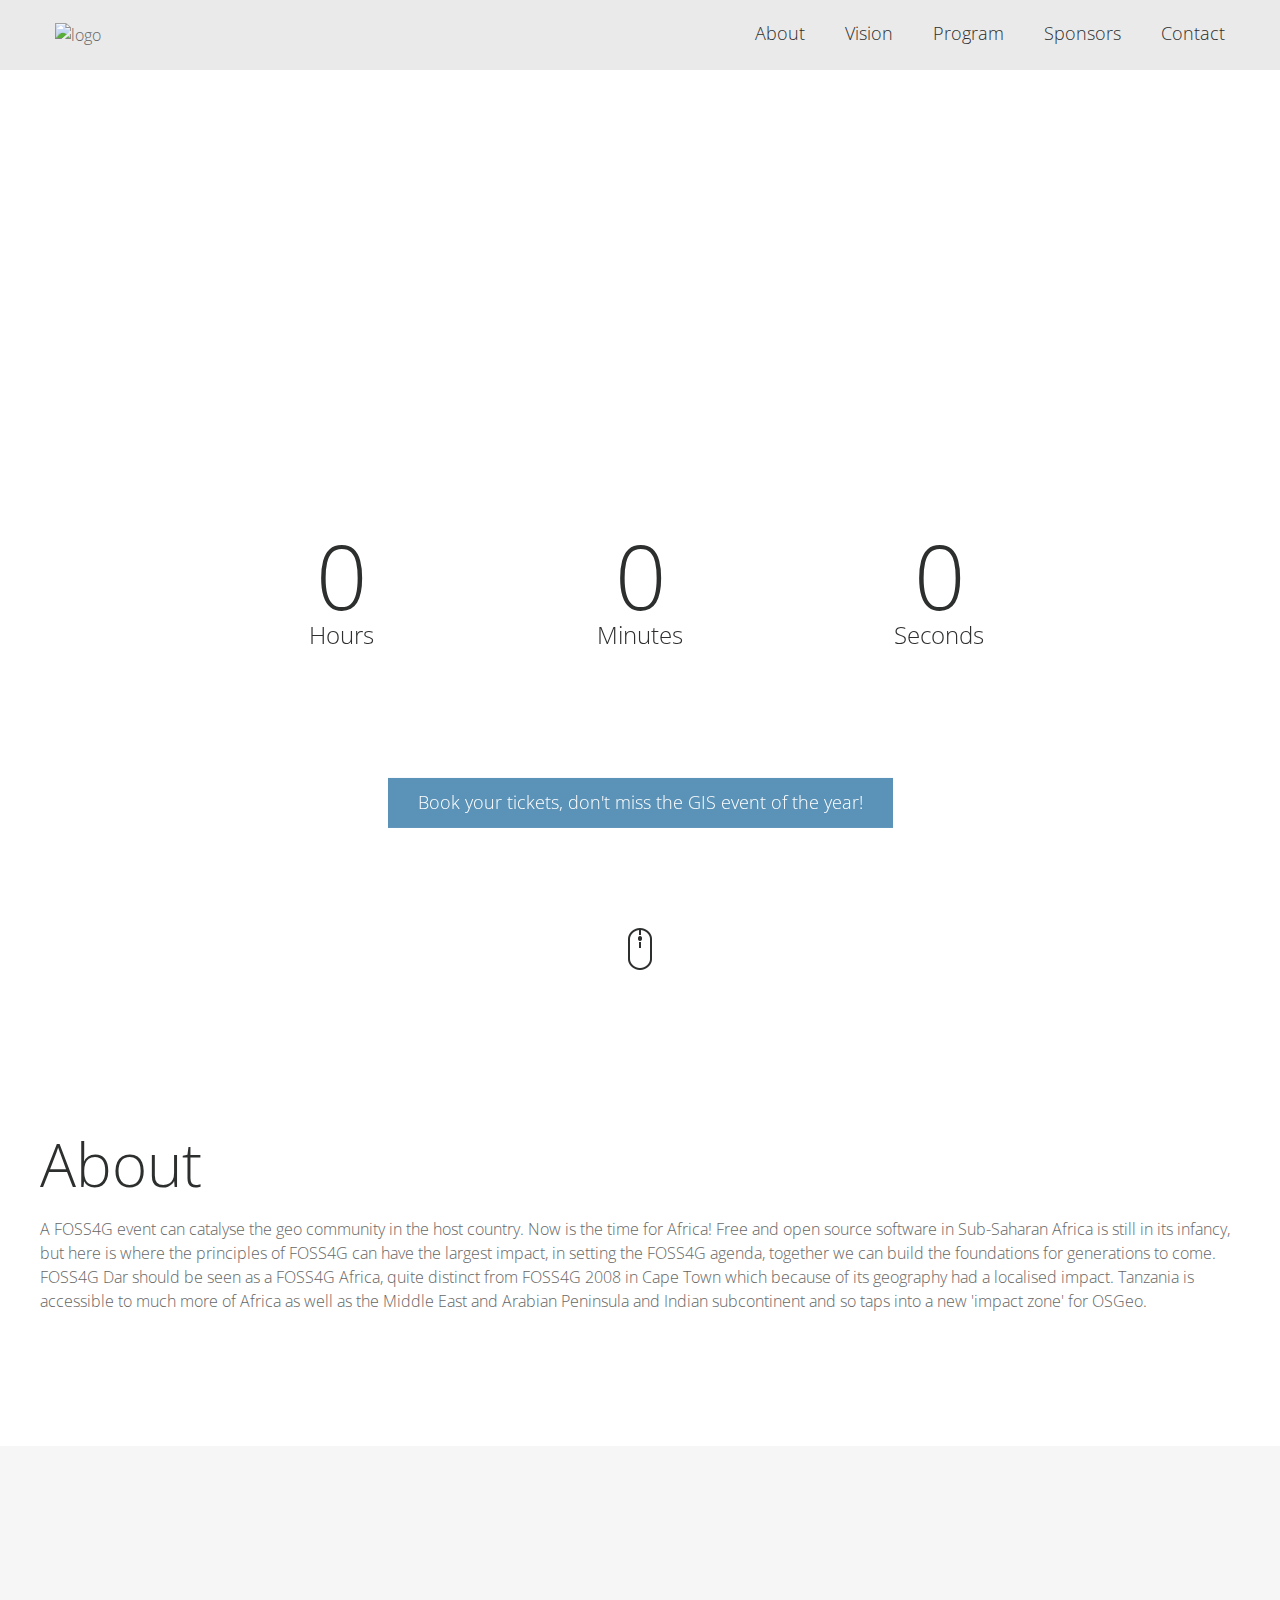
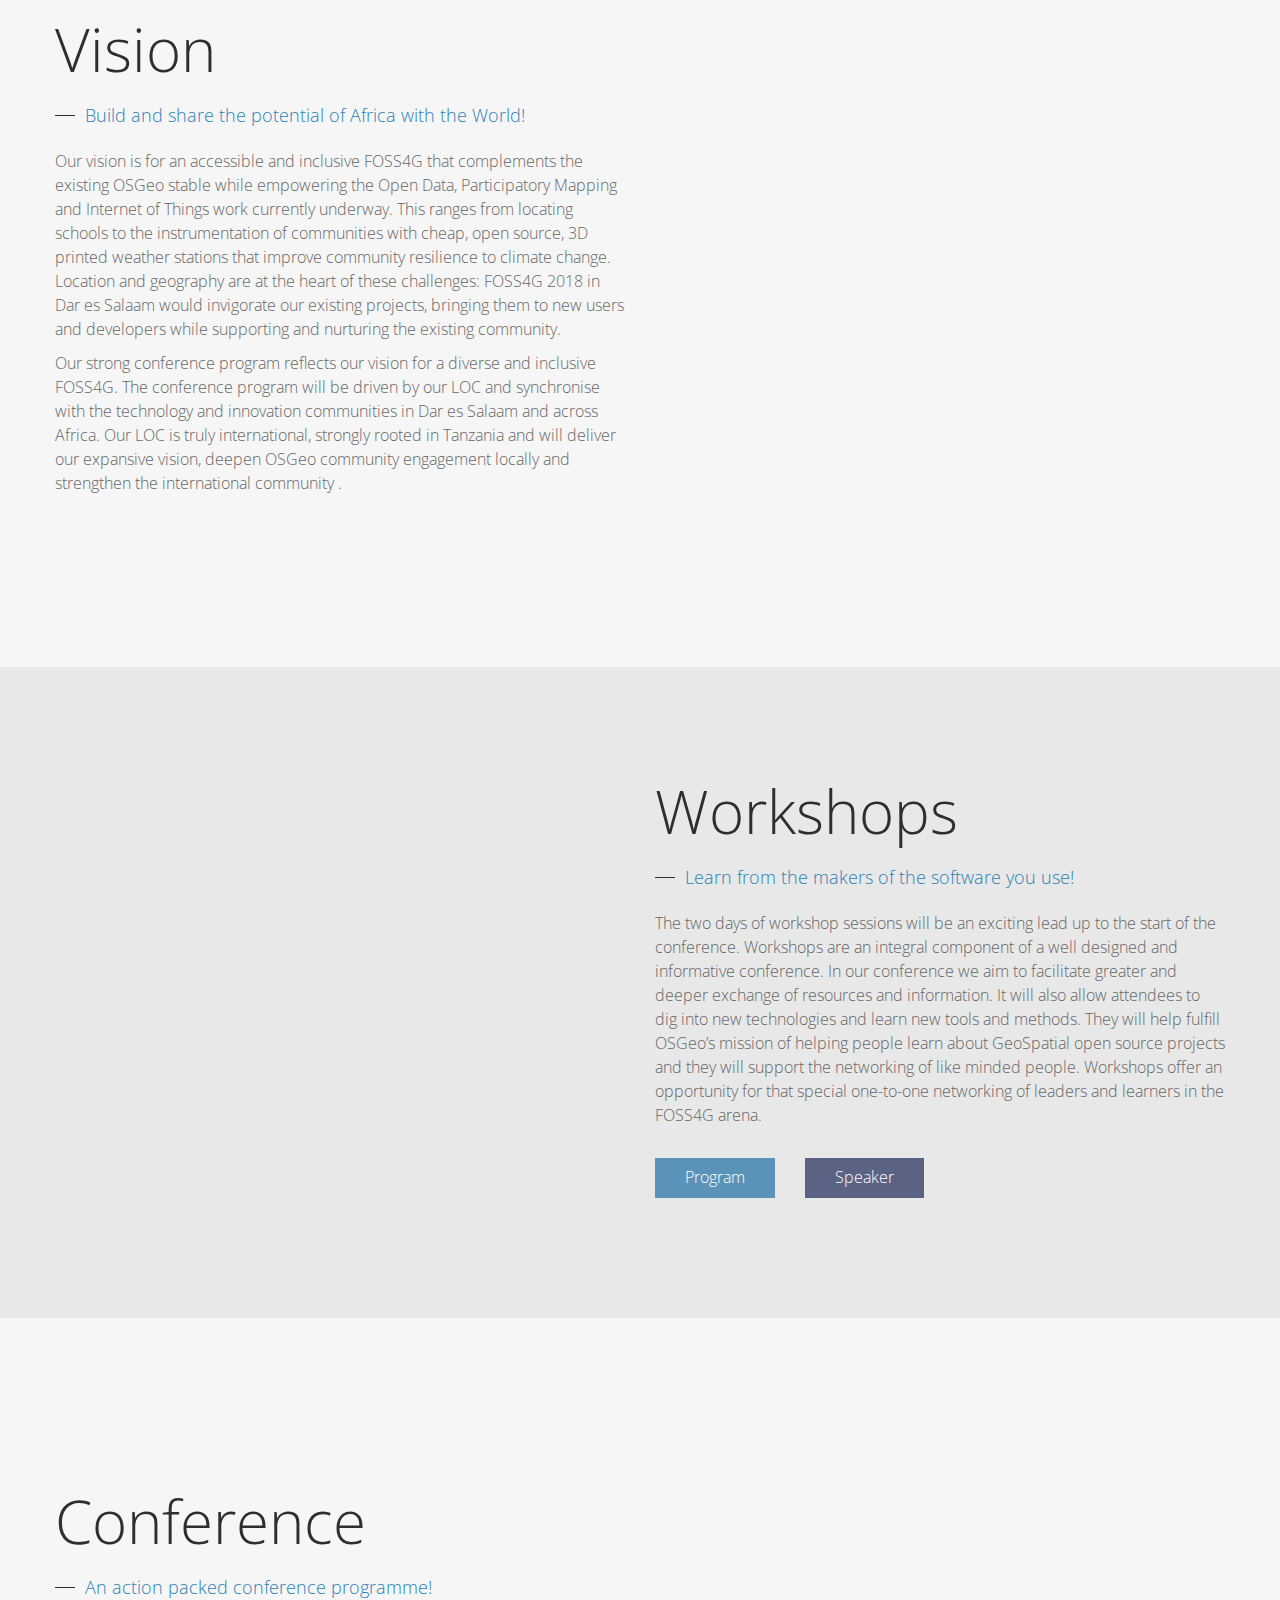
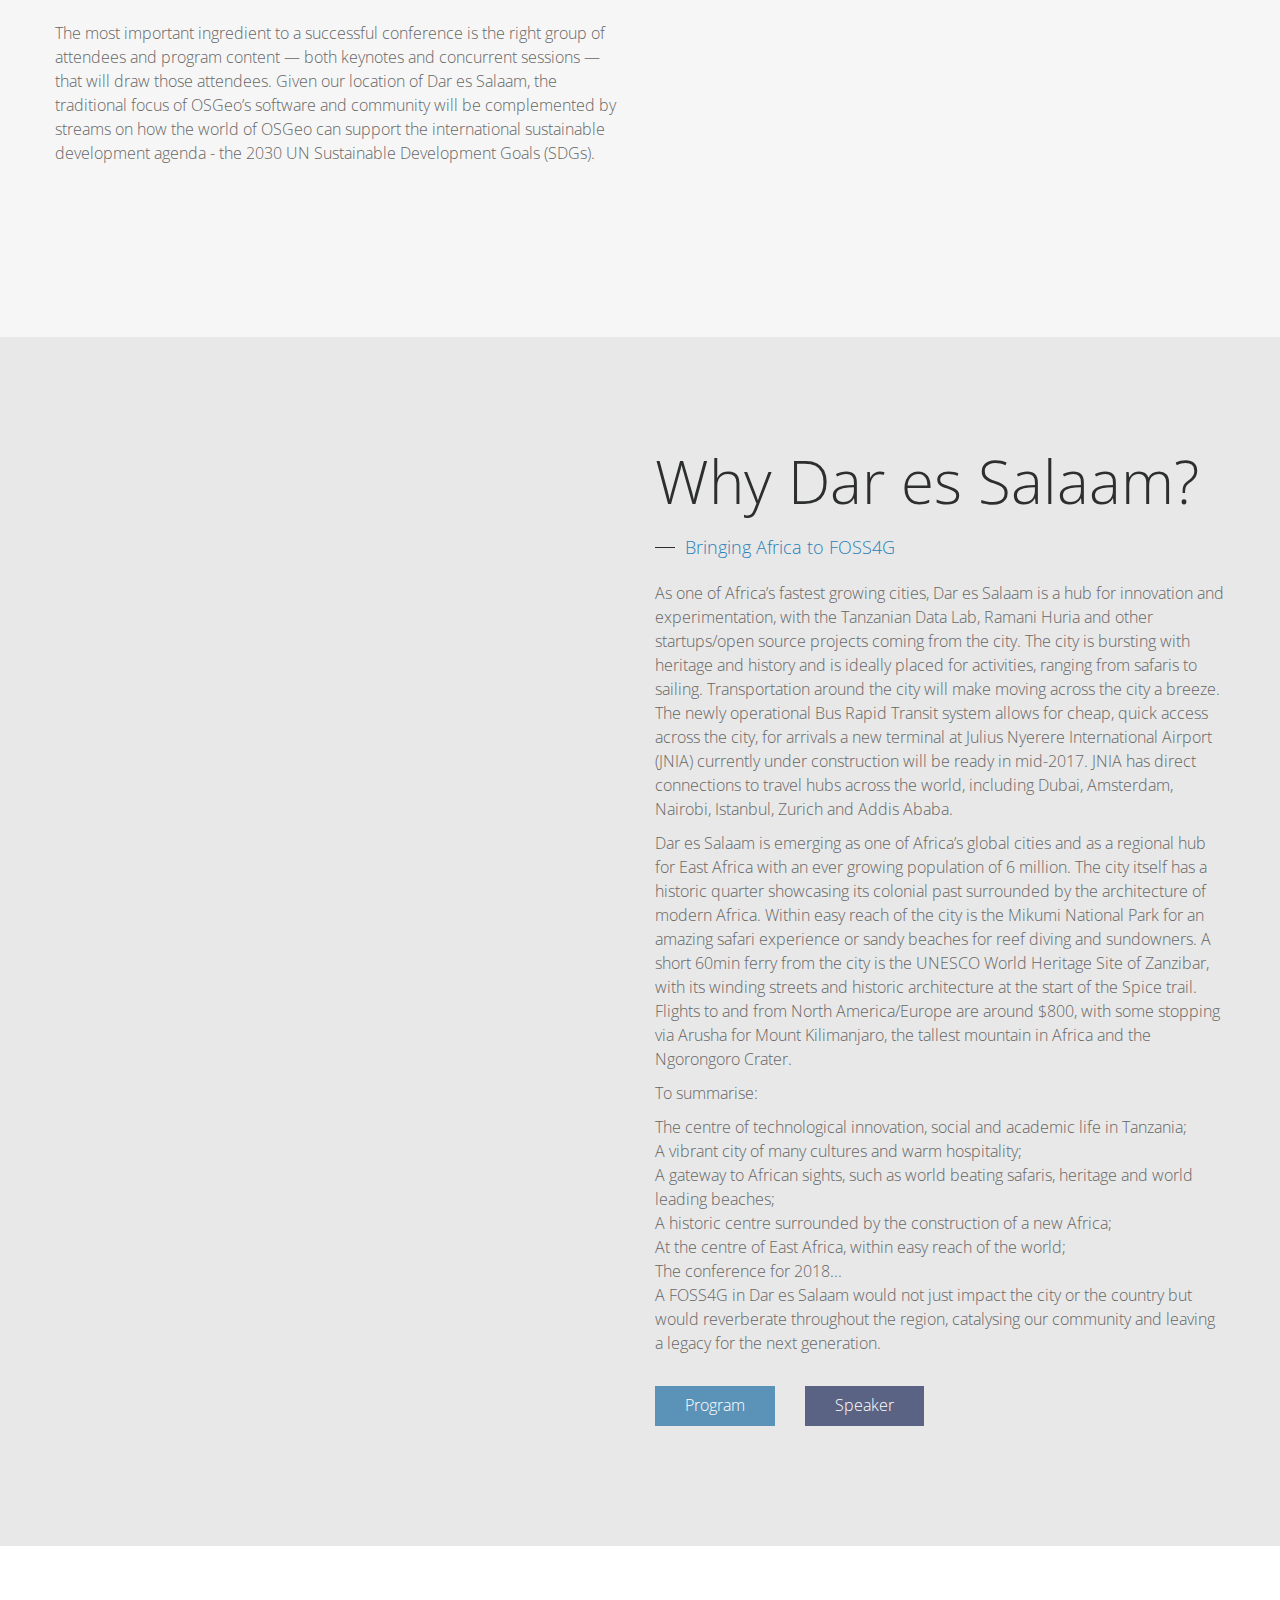
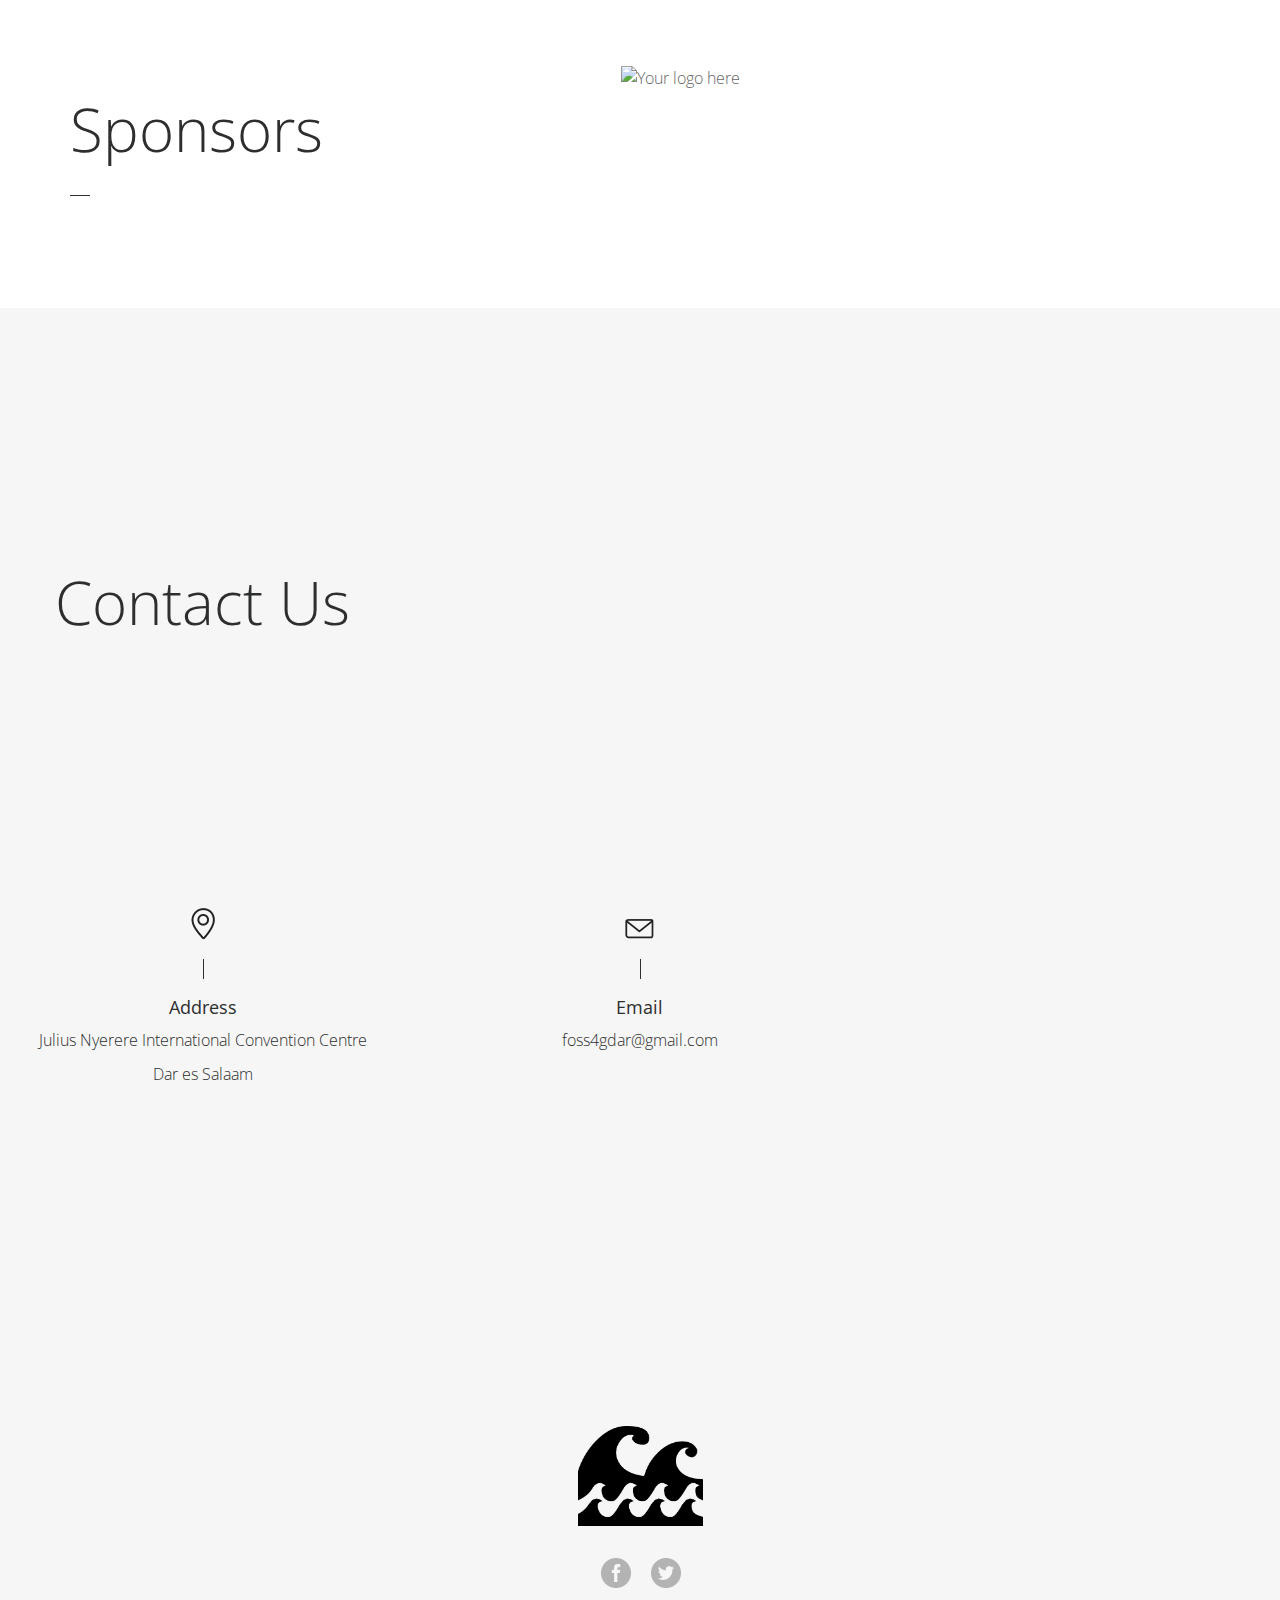
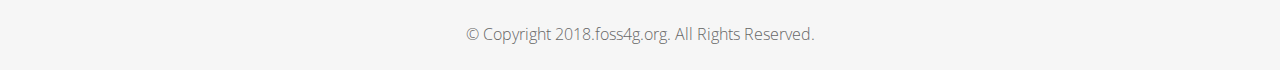
==== commit fa7b5a41: "changed the dates" ====
--- a/index.html
+++ b/index.html
@@ -49,14 +49,14 @@
                         <div class="full_slider_caption">
                             <div class="container">
                                 <h2 style="color: white;">#foss4g2018</h2>
-                                <p style="color: white;">27, 28 August 2018 : Workshops</p>
-                                <p style="color: white;">29, 31 August 2018 : Three day main conference</p>
-                                <p style="color: white;">1, 2 September 2018 : Code sprints and community events</p>
+                                <p style="color: white;">28, 29 August 2018 : Workshops</p>
+                                <p style="color: white;">30, 31, August, 1 September 2018 : Three day main conference</p>
+                                <p style="color: white;">2, 3 September 2018 : Code sprints and community events</p>
                                 <div class="global_count_wrapper">
                                     <script>
                       jQuery(function () {
                         austDay = new Date();
-                        austDay = new Date(2018, 7-1, 27, 12, 0, 0); //year, month-1, day
+                        austDay = new Date(2018, 8-1, 28, 12, 0, 0); //year, month-1, day
                         jQuery('#countdown').countdown({
                           until: austDay
                         });
@@ -312,17 +312,17 @@
                         <div class="partner">
                             <a href="javascript:void(0);">
                                 <div>
-                                    <div> <span class="icon"><img src="https://upload.wikimedia.org/wikipedia/commons/thumb/c/c2/Coat_of_arms_of_Tanzania.svg/1000px-Coat_of_arms_of_Tanzania.svg.png?uselang=en-gb" alt="The World Bank" /></span> </div>
+                                    <div> <span class="icon"><img src="./img/Put_your_logo_here_faint.png" alt="Your logo here"/></span> </div>
                                 </div>
                             </a>
                         </div>
-                        <div class="partner">
+                          <!-- <div class="partner">
                             <a href="javascript:void(0);">
-                                <div>
-                                    <div> <span class="icon"><img src="https://upload.wikimedia.org/wikipedia/commons/thumb/8/87/The_World_Bank_logo.svg/1000px-The_World_Bank_logo.svg.png" alt="The World Bank" /></span> </div>
-                                </div>
+                             <div>
+                                    <div> <span class="icon"><img src="./img/Put_your_logo_here.png" alt="Your logo here" alt="The World Bank" /></span> </div>
+
                             </a>
-                        </div>
+                        </div></div> -->
                         <!-- // partners -->
                     </div>
                 </div>
@@ -350,23 +350,23 @@
                 <div class="icon_box">
                     <div class="icon_img"><img src="./img/icons/5.png" alt="" /></div>
                     <h6>Address</h6>
-                    <p>Need to update</p>
-                    <p>Need to update</p>
+                    <p>Julius Nyerere International Convention Centre</p>
+                    <p>Dar es Salaam</p>
                 </div>
             </div>
             <div class="col-md-4">
                 <div class="icon_box">
                     <div class="icon_img"><img src="./img/icons/6.png" alt="" /></div>
                     <h6>Email</h6>
-                    <p><a href="mailto:#">Need to update</a></p>
-                </div>
-            </div>
-            <div class="col-md-4">
+                    <p><a href="mailto:foss4gdar@gmail.com">foss4gdar@gmail.com</a></p>
+                </div>
+            </div>
+            <!--<div class="col-md-4">
                 <div class="icon_box">
                     <div class="icon_img"><img src="./img/icons/7.png" alt="" /></div>
                     <h6>Phone</h6>
                     <p>+1 11 111 1111</p>
-                </div>
+                </div>-->
             </div>
         </div>
     </div>
@@ -378,10 +378,10 @@
 
 <!--footer-->
 <div class="footer">
-    <div class="container"> <a href="#home" class="go_section"><img src="./img/logo.png" width="175" height="31" alt="logo"/></a>
+    <div class="container"> <a href="#home" class="go_section"><img src="./img/logo.png" width="125" height="100" alt="logo"/></a>
         <div class="socials">
             <ul>
-                <li><a target="_blank" href="https://facebook.com/" class="fb_icon">Facebook</a></li>
+                <li><a target="_blank" href="https://www.facebook.com/Foss4g2018/?ref=bookmarks" class="fb_icon">Facebook</a></li>
                 <li><a target="_blank" href="https://twitter.com/foss4g2018#" class="tweet_icon">Twitter</a></li>
             </ul>
         </div>
@@ -398,4 +398,3 @@
 <script type="text/javascript" src="js/jquery.countdown.min.js"></script>
 </body>
 </html>
-
--- a/css/style.css
+++ b/css/style.css
@@ -1,5 +1,5 @@
 .fonts {
-	font-family: 'Open Sans', sans-serif;	
+	font-family: 'Open Sans', sans-serif;
 }
 
 /* GRID */
@@ -46,7 +46,7 @@
 .col-md-10,
 .col-md-11,
 .col-md-12 {
-    position: relative;
+    position: center;
     min-height: 1px;
     padding-right: 15px;
     padding-left: 15px;
@@ -109,7 +109,7 @@
 	font-size: 16px;
 	line-height:24px;
 	margin: 0;
-	padding: 0;	
+	padding: 0;
 }
 html {font-size: 100%;
 }
@@ -229,7 +229,7 @@
 }
 a.menu_toggler {display:none;
 }
-.mobile_menu_wrapper {display:none;	
+.mobile_menu_wrapper {display:none;
 }
 .navmenu ul li:last-child {margin-right:0;
 }
@@ -252,15 +252,15 @@
 	right:0;
 	transform:translateY(-50%);
 	-webkit-transform:translateY(-50%);
-	text-align:center;	
+	text-align:center;
 	color: #2d2e2e;
     font-size: 18px;
     font-weight: 300;
 	line-height: 27px;
     margin: 0;
     text-shadow: none;
-	opacity: 1; 
-	filter:progid:DXImageTransform.Microsoft.Alpha(opacity=100);	
+	opacity: 1;
+	filter:progid:DXImageTransform.Microsoft.Alpha(opacity=100);
 	float:none;
 }
 .full_slider_caption img {
@@ -291,7 +291,7 @@
 	margin-right:106px;
 	width:193px;
 	height:193px;
-	position:relative;	
+	position:relative;
 	margin-bottom:20px;
 	padding-top:31px;
 	padding-bottom:39px;
@@ -335,7 +335,7 @@
     margin: 0;
 }
 
-.shortcode_button { 
+.shortcode_button {
 	display:inline-block;
 	margin:0 0 5px 0;
 	text-decoration:none;
@@ -390,7 +390,7 @@
 	font-weight:300;
 	font-size:60px;
 	margin:0;
-	padding:0 0 18px 0;	
+	padding:0 0 18px 0;
 	text-transform:none;
 }
 
@@ -414,7 +414,7 @@
 	width:808px;
 }
 .rhomb_block .odd {
-	text-align:left;	
+	text-align:left;
 }
 .rhomb_block .even {
 	text-align:right;
@@ -424,7 +424,7 @@
 	height:193px;
 	display:inline-block;
 	vertical-align:top;
-	margin:0 0 9px 5px;	
+	margin:0 0 9px 5px;
 }
 .rhomb_block .even .rhomb {
 	margin:0 4px 9px 1px;
@@ -640,7 +640,7 @@
 	color:#ffffff;
 	font-weight:300;
 	border:0;
-	text-transform:none; 
+	text-transform:none;
 }
 .shortcode_tab_item_title:hover,
 .shortcode_tab_item_title.active {
@@ -650,15 +650,15 @@
 .shortcode_tab_item_title.active {
 	cursor:default;
 	background:#5b93b8 !important;
-	color:#fff;	
+	color:#fff;
 }
 .all_body_cont {
 	position:relative;
 }
 .shortcode_tab_item_body {
-	display:none;	
-}
-.shortcode_tab_item_body.active {	
+	display:none;
+}
+.shortcode_tab_item_body.active {
 }
 
 /* Reports block */
@@ -674,13 +674,13 @@
 	left:50%;
 	margin-left:-85px;
 	content:'';
-	z-index:50;	
+	z-index:50;
 }
 .report {
 	width:100%;
 	padding:20px 20px 15px 20px;
 	background:#f6f6f6;
-	margin-bottom:30px;	
+	margin-bottom:30px;
 	position:relative;
 }
 .info {
@@ -713,7 +713,7 @@
 	right:-85px;
 	top:0;
 	margin-top:-955px;
-	z-index:10;		
+	z-index:10;
 }
 .fright .report:before {
 	right:auto;
@@ -727,7 +727,7 @@
 	content:'';
 	right:-57px;
 	top:44px;
-	z-index:15;		
+	z-index:15;
 }
 .fright .report:after {
 	right:auto;
@@ -750,13 +750,13 @@
 	content:'';
 	right:-112px;
 	top:16px;
-	z-index:55;	
+	z-index:55;
 	box-shadow:0 0 0 20px #fff;
-	-webkit-box-shadow:0 0 0 20px #fff;	
+	-webkit-box-shadow:0 0 0 20px #fff;
 }
 .fright .thumb:before {
 	right:auto;
-	left:-112px;	
+	left:-112px;
 }
 
 h5 {
@@ -855,7 +855,7 @@
 input.subscribe:hover {
     background-color:#68a7d0 !important;
     text-decoration: none;
-	color:#fff !important; 
+	color:#fff !important;
 }
 
 input.subscribe {
@@ -937,12 +937,12 @@
 }
 .notification_error:before,
 .notification_ok:before {
-    content: ''; 
+    content: '';
 	width: 16px;
 	height: 16px;
 	position: absolute;
 	left:11px;
-	top:13px;		
+	top:13px;
 	background-position:0 0;
 	background-repeat:no-repeat;
 }
@@ -956,7 +956,7 @@
 	padding-bottom:110px;
 }
 .post_preview {
-	padding-top:50px;	
+	padding-top:50px;
 }
 .post_preview img,
 .post_preview iframe {
@@ -1013,14 +1013,14 @@
 	text-align:center;
 }
 .price_item_text {
-	text-align:center;	
+	text-align:center;
 	padding-bottom:7px;
 	font-size:14px;
 	color:#2d2e2e;
 }
 .price_item_cost {
 	padding:22px 0 32px 0;
-	text-align:center;	
+	text-align:center;
 }
 .price_item_cost h3 {
 	line-height:50px;
@@ -1035,7 +1035,7 @@
 	line-height:16px;
 	display:inline-block;
 	vertical-align:top;
-	padding-top:1px;	
+	padding-top:1px;
 	font-size:16px;
 }
 .price_item_btn {
@@ -1182,14 +1182,14 @@
 	text-align:right;
 }
 .services_block .odd .service {
-	margin:0 41px 0 45px; 
+	margin:0 41px 0 45px;
 }
 .services_block .even {
 	text-align:left;
 	margin-top:-48px;
 }
 .services_block .even .service {
-	margin:0 45px 0 41px; 
+	margin:0 45px 0 41px;
 }
 
 .service a {
@@ -1230,7 +1230,7 @@
 	font-size:18px;
 	color:#2d2e2e;
 	font-weight:300;
-	line-height:24px;	
+	line-height:24px;
 	transform:translateY(-50%);
 	-webkit-transform:translateY(-50%);
 	margin-top:-5px;
@@ -1260,7 +1260,7 @@
 	}
 	#top header nav {
 		display: none !important;
-	}	
+	}
 	a.menu_toggler {
 		display:inline-block;
 		float:right;
@@ -1274,7 +1274,7 @@
 		overflow:hidden;
 		right:0;
 		top:50%;
-	
+
 		background-color:#efefef;
 		background-image: linear-gradient(top, #f5f5f5, #e9e9e9);
 		background-image: -webkit-linear-gradient(top, #f5f5f5, #e9e9e9);
@@ -1288,7 +1288,7 @@
 		background-image: -webkit-linear-gradient(top, #e9e9e9, #f5f5f5);
 		background-image: -moz-linear-gradient(top, #e9e9e9, #f5f5f5);
 		background-image: -ms-linear-gradient(top, #e9e9e9, #f5f5f5);
-		background-image: -o-linear-gradient(top, #e9e9e9, #f5f5f5);	
+		background-image: -o-linear-gradient(top, #e9e9e9, #f5f5f5);
 	}
 	a.menu_toggler:before {
 		content:'';
@@ -1299,7 +1299,7 @@
 		width:20px;
 		height:20px;
 		background-repeat:no-repeat;
-		background:url(../img/sprite.png) no-repeat -160px -70px;		
+		background:url(../img/sprite.png) no-repeat -160px -70px;
 	}
 	.fixed-menu,
 	.fixed-menu:before,
@@ -1323,7 +1323,7 @@
 	.mobile_menu_wrapper a:hover {color:#5b93b8;
 	}
 	#home {
-		margin-top:80px;	
+		margin-top:80px;
 	}
 	.full_slider_caption .container {
 		padding-bottom:0 !important;
@@ -1337,7 +1337,7 @@
 		font-size:13px;
 		line-height:20px;
 	}
-	
+
 	/*CountDown*/
 	.global_count_wrapper {
 		padding-top:22px;
@@ -1358,17 +1358,17 @@
 	.countdown-period {
 		padding: 0;
 		font-size: 14px;
-		line-height: 20px;		
-	}
-	
+		line-height: 20px;
+	}
+
 	.next_section {
 		display:none;
 	}
-	.shortcode_button { 
+	.shortcode_button {
 		font-size:14px;
 		padding:5px 18px 7px 18px;
-	}	
-	
+	}
+
 	/* Rhomb */
 	.rhomb_block {
 		margin-left: auto;
@@ -1384,7 +1384,7 @@
 	.rhomb,
 	.team {
 		width:117px;
-		height:117px;			
+		height:117px;
 	}
 	.team_avatar {
 		width:167px;
@@ -1403,7 +1403,7 @@
 	}
 	.icon img {width:25%;
 	}
-	
+
 	.pt110 {
 		padding-top:60px;
 	}
@@ -1421,31 +1421,31 @@
 	}
 	.pb85 {
 		padding-bottom:35px;
-	}	
+	}
 	.welcome_text,
 	.speaker_text {padding:0;
 	}
-	
+
 	.reports_block .fleft,
 	.reports_block .fright {
 		float:none;
-	}	
+	}
 	.reports_block:before,
 	.report:before,
 	.report:after,
 	.thumb:before {
 		display:none !important;
 	}
-	
+
 	.post_preview iframe {
 		height:250px;
 	}
-	
+
 	.most_popular {
 		margin-top:0;
 		margin-bottom:0;
 	}
-	
+
 	/* Services */
 	.services_block {
 		margin:0 auto;
@@ -1453,15 +1453,15 @@
 		width:400px;
 	}
 	.services_block .odd .service {
-		margin:0 25px 0 25px; 
+		margin:0 25px 0 25px;
 	}
 	.services_block .even {
 		margin-top:-28px;
 		margin-left:-24px;
 	}
 	.services_block .even .service {
-		margin:0 25px 0 25px; 
-	}	
+		margin:0 25px 0 25px;
+	}
 	.service a {
 		width:117px;
 		height:117px;
@@ -1469,7 +1469,7 @@
 	.service_in {
 		font-size:12px;
 	}
-	
+
 }
 
 @media only screen and (max-width: 500px) {
@@ -1489,14 +1489,14 @@
 	.countdown-period {
 		padding: 0;
 		font-size: 10px;
-		line-height: 12px;		
+		line-height: 12px;
 	}
 	.full_slider_caption .container h2 {
 		font-size:20px;
 		line-height:24px;
 		padding-bottom:5px;
 	}
-	
+
 	/* Rhomb */
 	.rhomb_block {
 		margin-left: auto;
@@ -1512,12 +1512,12 @@
 	}
 	.rhomb_block .odd,
 	.rhomb_block .even {
-		text-align:center;	
-	}	
+		text-align:center;
+	}
 	.rhomb,
 	.team {
 		width:193px;
-		height:193px;			
+		height:193px;
 	}
 	.team_avatar {
 		width:273px;
@@ -1532,9 +1532,9 @@
 	}
 	.rhomb.fake {
 		display:none !important;
-	}	
-	
-	
+	}
+
+
 	h2 {
 		line-height:45px;
 		font-size:35px;
@@ -1546,7 +1546,7 @@
 	}
 	.icon img {width:auto;
 	}
-	
+
 	.pt110 {
 		padding-top:60px;
 	}
@@ -1565,11 +1565,11 @@
 	.pb85 {
 		padding-bottom:35px;
 	}
-	
+
 	.welcome_text,
 	.speaker_text {padding:0;
 	}
-	
+
 	/* Services */
 	.services_block {
 		margin:0 auto;
@@ -1578,27 +1578,27 @@
 	}
 	.services_block .odd .service,
 	.services_block .even .service {
-		margin:0 auto 90px auto; 
+		margin:0 auto 90px auto;
 	}
 	.services_block .even,
 	.services_block .odd {
 		margin-top:0;
 		text-align:center;
-	}		
+	}
 	.service a {
 		width:193px;
 		height:193px;
 	}
 	.service_in {
 		font-size:18px;
-	}	
+	}
 }
 
 @media only screen and (min-width: 768px) and (max-width: 991px) {
     /* Grid */
 	.container {
         width: 760px;
-    }	
+    }
     .col-md-1,
     .col-md-2,
     .col-md-3,
@@ -1648,7 +1648,7 @@
     .col-md-12 {
         width: 100%;
     }
-	
+
 	/*CountDown*/
 	.global_count_wrapper {
 		padding-top:62px;
@@ -1669,9 +1669,9 @@
 	.countdown-period {
 		padding: 0;
 		font-size: 18px;
-		line-height: 24px;		
-	}
-	
+		line-height: 24px;
+	}
+
 	/* Rhomb */
 	.rhomb_block {
 		margin-left:10px;
@@ -1685,7 +1685,7 @@
 	.rhomb,
 	.team {
 		width:117px;
-		height:117px;			
+		height:117px;
 	}
 	.team_avatar {
 		width:167px;
@@ -1704,7 +1704,7 @@
 	}
 	.icon img {width:25%;
 	}
-	
+
 	.pt110 {
 		padding-top:60px;
 	}
@@ -1723,33 +1723,33 @@
 	.pb85 {
 		padding-bottom:35px;
 	}
-	
+
 	.welcome_text,
 	.speaker_text {padding:0;
-	}	
-	
+	}
+
 	.report {
 		width:280px;
-	}	
-	
+	}
+
 	.post_preview iframe {
 		height:221px;
 	}
-	
+
 	/* Services */
 	.services_block {
 		margin-left:-25px;
 		padding:30px 0 35px 0;
 	}
 	.services_block .odd .service {
-		margin:0 25px 0 35px; 
+		margin:0 25px 0 35px;
 	}
 	.services_block .even {
 		margin-top:-28px;
 	}
 	.services_block .even .service {
-		margin:0 35px 0 25px; 
-	}	
+		margin:0 35px 0 25px;
+	}
 	.service a {
 		width:117px;
 		height:117px;
@@ -1757,7 +1757,7 @@
 	.service_in {
 		font-size:12px;
 	}
-	
+
 }
 
 @media (min-width: 992px) {
@@ -1814,8 +1814,8 @@
     }
     .col-md-1 {
         width: 8.333333333333332%;
-    } 
-	
+    }
+
 	/*CountDown*/
 	.global_count_wrapper {
 		padding-top:72px;
@@ -1836,9 +1836,9 @@
 	.countdown-period {
 		padding: 0 20px;
 		font-size: 22px;
-		line-height: 26px;		
-	}
-	
+		line-height: 26px;
+	}
+
 	/* Rhomb */
 	.rhomb_block {
 		margin-left:10px;
@@ -1852,7 +1852,7 @@
 	.rhomb,
 	.team {
 		width:158px;
-		height:158px;			
+		height:158px;
 	}
 	.team_avatar {
 		width:224px;
@@ -1864,32 +1864,32 @@
 		line-height:55px;
 		font-size:45px;
 	}
-		
+
 	.welcome_text p,
 	.speaker_text p {padding-right:30px;
 	}
 	.report {
 		width:395px;
 	}
-	
+
 	.post_preview iframe {
 		height:294px;
 	}
-	
+
 	/* Services */
 	.services_block {
 		margin-left:-30px;
 		padding:30px 0 35px 0;
 	}
 	.services_block .odd .service {
-		margin:0 35px 0 35px; 
+		margin:0 35px 0 35px;
 	}
 	.services_block .even {
 		margin-top:-38px;
 	}
 	.services_block .even .service {
-		margin:0 35px 0 35px; 
-	}	
+		margin:0 35px 0 35px;
+	}
 	.service a {
 		width:158px;
 		height:158px;
@@ -1897,15 +1897,15 @@
 	.service_in {
 		font-size:14px;
 	}
-		 
+
 }
 
 @media only screen and (min-width: 1200px) {
     .container {
         width: 1200px;
     }
-	
-	/*CountDown*/	
+
+	/*CountDown*/
 	.global_count_wrapper {
 		padding-top:104px;
 		padding-bottom:67px;
@@ -1925,9 +1925,9 @@
 	.countdown-period {
 		padding: 0 20px;
 		font-size: 24px;
-		line-height: 28px;		
-	}
-	
+		line-height: 28px;
+	}
+
 	/* Rhomb */
 	.rhomb_block.col3 {
 		width:606px;
@@ -1938,7 +1938,7 @@
 	.rhomb,
 	.team {
 		width:193px;
-		height:193px;			
+		height:193px;
 	}
 	.team_avatar {
 		width:273px;
@@ -1946,7 +1946,7 @@
 		margin-left:-40px;
 		margin-top:-40px;
 	}
-	
+
 	h2 {
 		line-height:69px;
 		font-size:60px;
@@ -1957,24 +1957,24 @@
 	.report {
 		width:500px;
 	}
-	
+
 	.post_preview iframe {
 		height:360px;
 	}
-	
+
 	/* Services */
 	.services_block {
 		margin-left:-31px;
 		padding:30px 0 35px 0;
 	}
 	.services_block .odd .service {
-		margin:0 41px 0 45px; 
+		margin:0 41px 0 45px;
 	}
 	.services_block .even {
 		margin-top:-48px;
 	}
 	.services_block .even .service {
-		margin:0 45px 0 41px; 
+		margin:0 45px 0 41px;
 	}
 	.service a {
 		width:193px;
@@ -1982,8 +1982,8 @@
 	}
 	.service_in {
 		font-size:18px;
-	}	
-		
+	}
+
 }
 /* make date buttons non-clickable */
 .shortcode_tab_item_title {
@@ -2021,10 +2021,3 @@
   top: -3px;
   z-index: 5;
 }
-
-
-
-
-
-
-
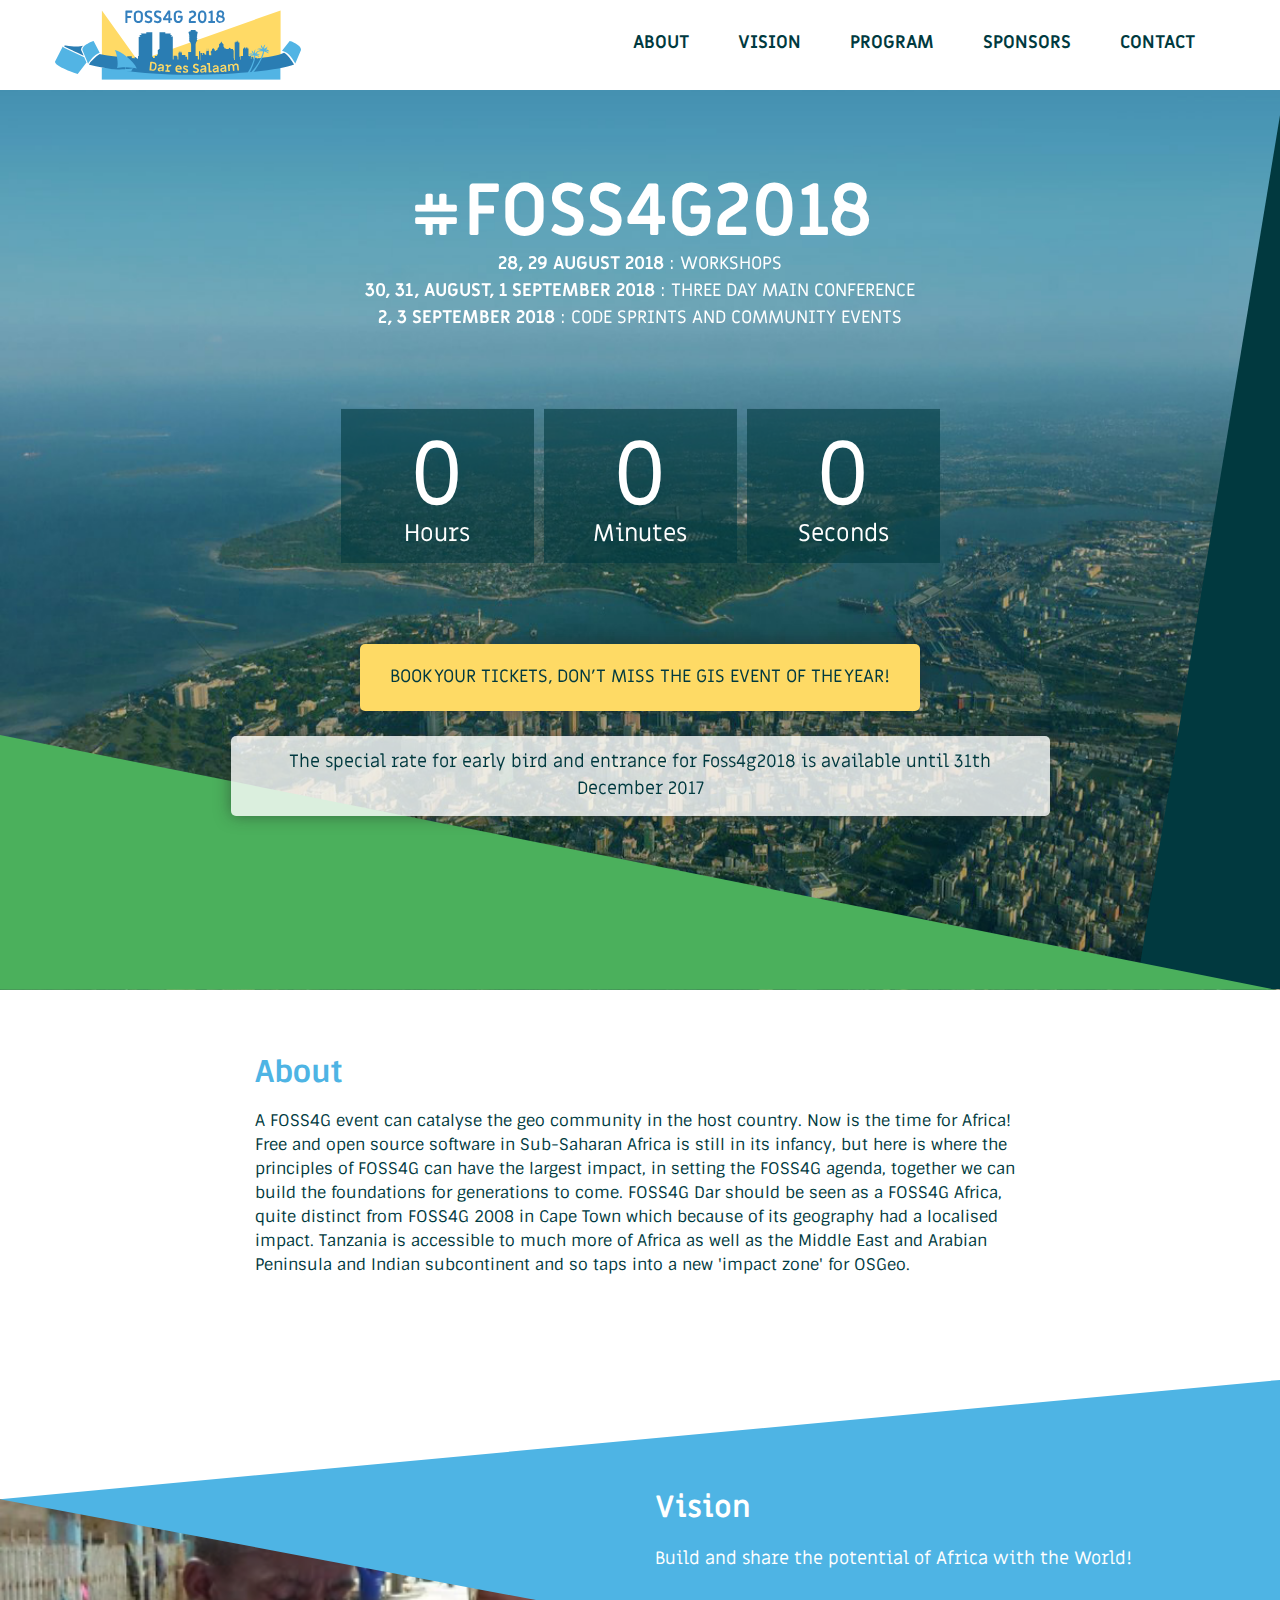
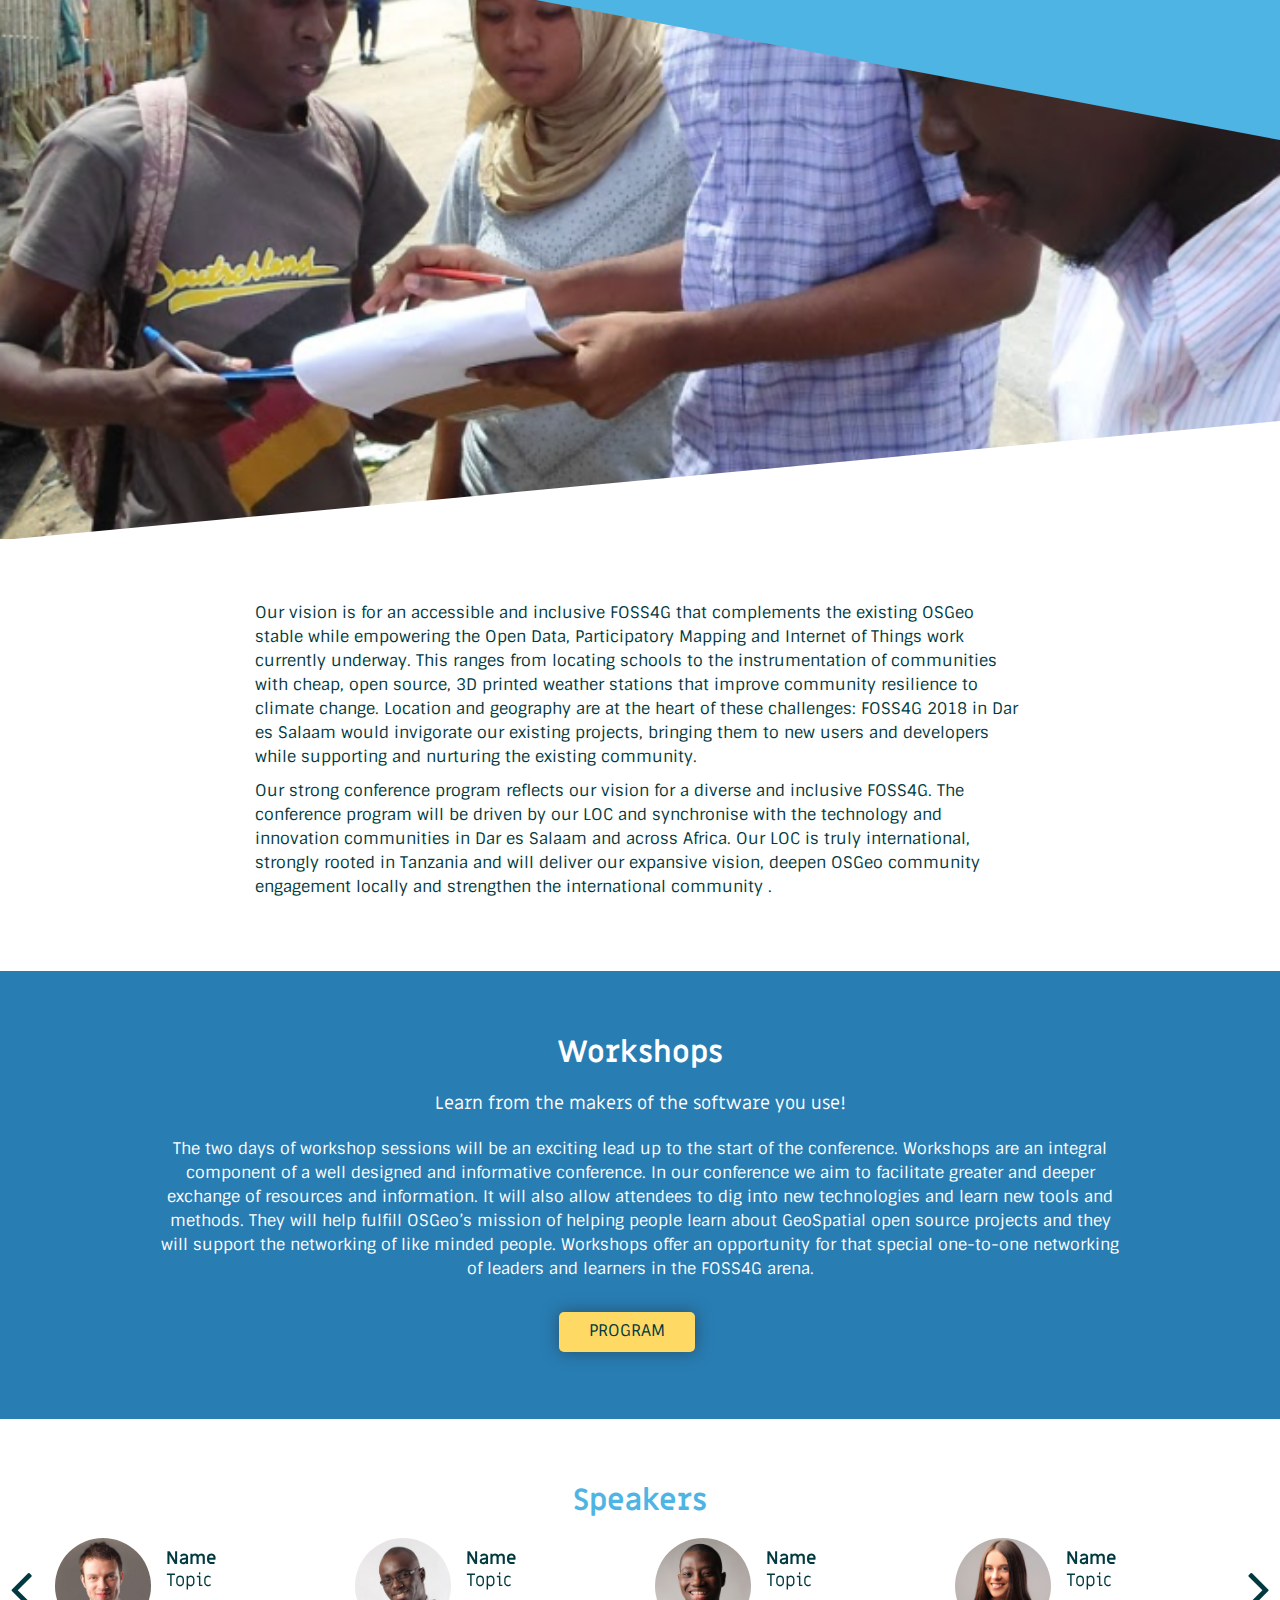
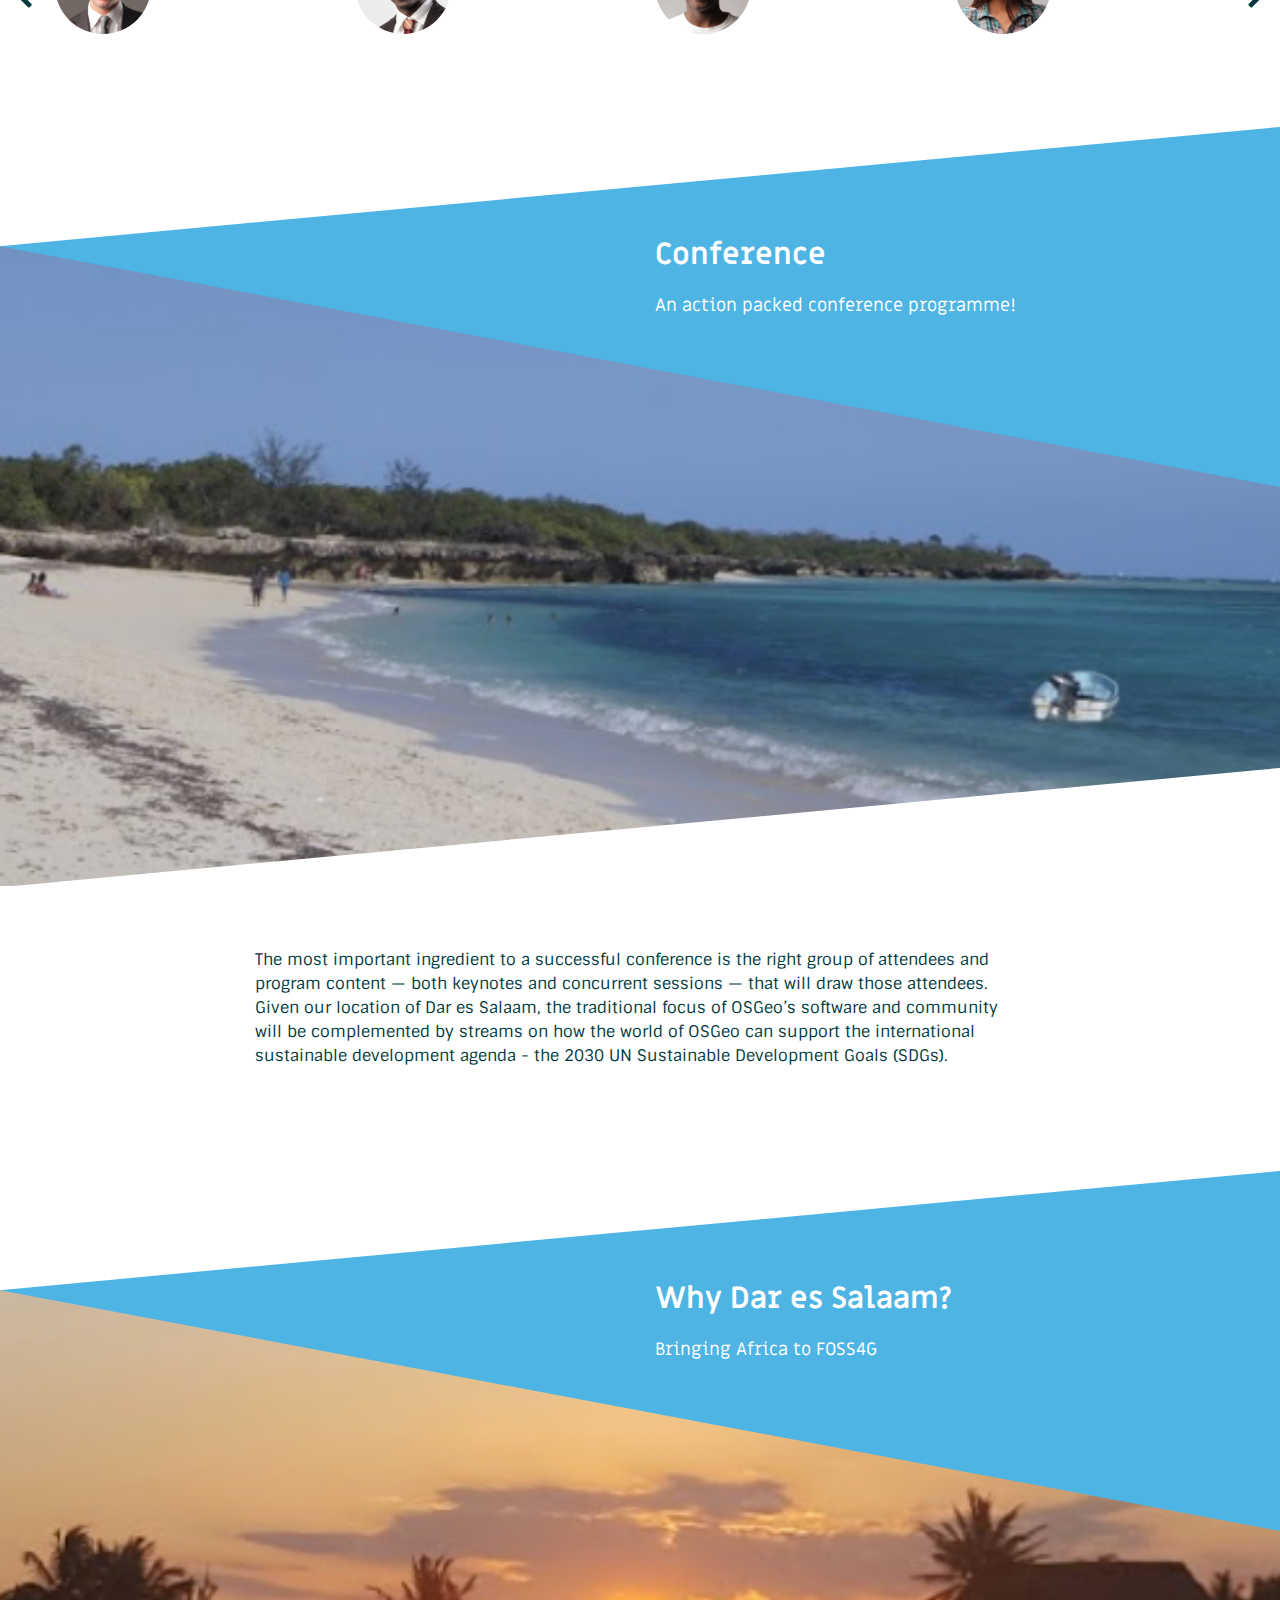
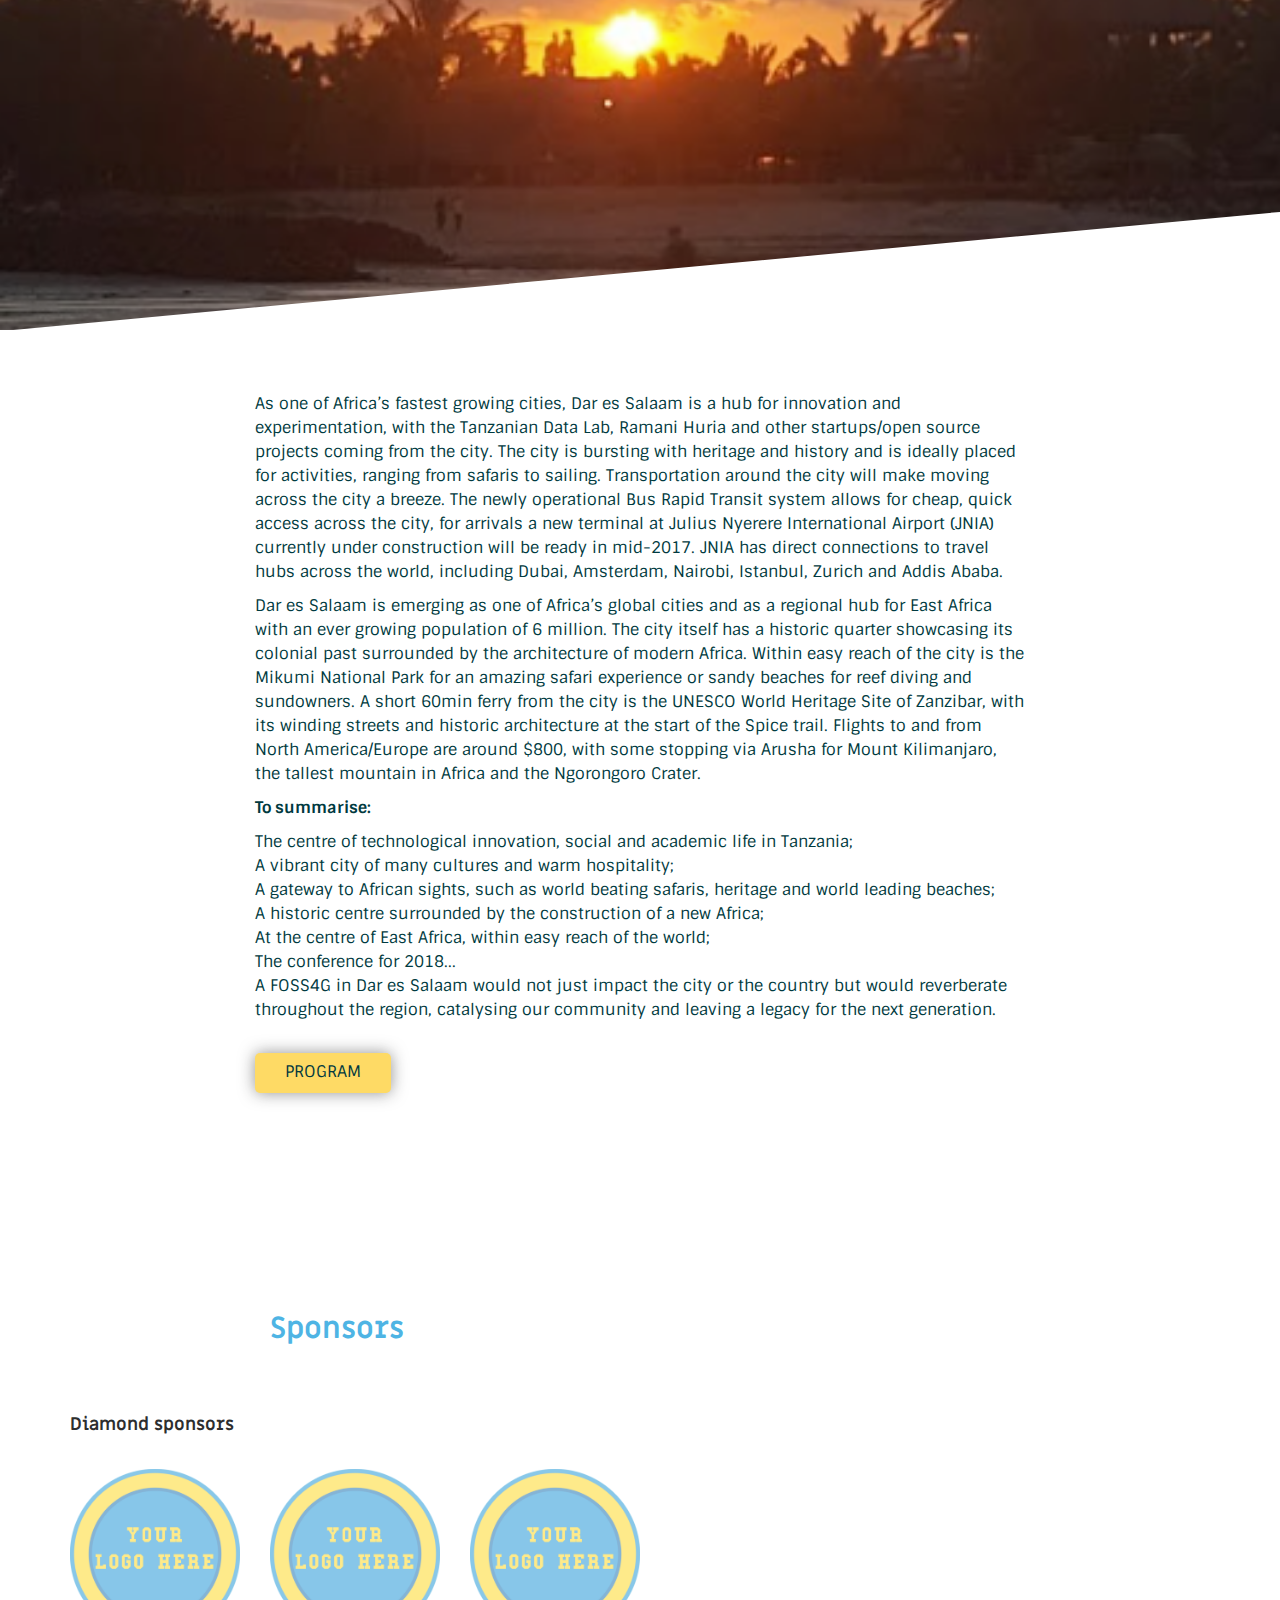
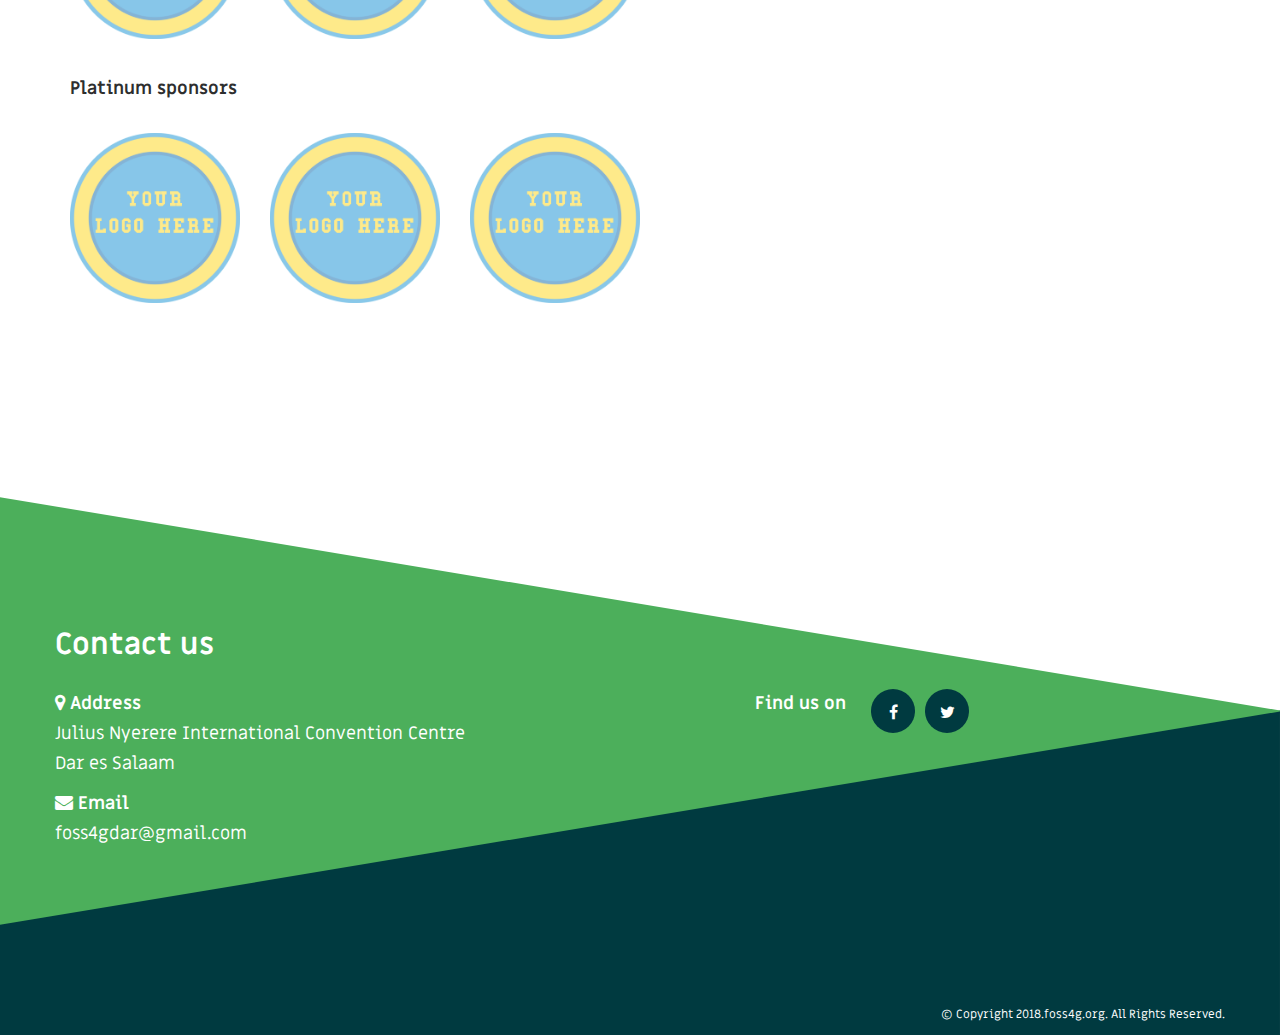
==== commit 0333c76d: "Merge pull request #6 from timlinux/maria" ====
--- a/index.html
+++ b/index.html
@@ -1,400 +1,540 @@
-﻿<!DOCTYPE html>
-<html>
-<head>
-<meta charset="utf-8">
-<title>FOSS4G 2018</title>
-<meta name="viewport" content="width=device-width, initial-scale=1.0">
-<meta name="description" content="">
-<meta name="author" content="">
-<link href="css/plugins.css" rel="stylesheet" type="text/css" />
-<link href="css/style.css" rel="stylesheet" type="text/css" />
-<link rel="shortcut icon" href="./img/favicon.ico">
-<link href="http://fonts.googleapis.com/css?family=Open+Sans:400,300italic,300,400italic,600,700" rel="stylesheet" type="text/css">
-<script type="text/javascript" src="js/jquery.min.js"></script>
-</head>
-
-<body class="animated" data-animated="fadeIn">
-<div class="wrapper">
-    <!-- header section -->
-    <section id="top">
-        <header>
-            <div class="container">
-                <!-- logo -->
-                <div id="logo"> <a href="#home"><img src="./img/floodhack-logo-top.png" width="350" height="61" alt="logo" /></a> </div>
-                <!-- menu -->
-                <nav class="navmenu">
-                    <ul>
-                        <!-- <li class="scrollable active"><a href="#home">Home</a></li> -->
-                        <li class="scrollable"><a href="#about">About</a></li>
-                        <li class="scrollable"><a href="#vision">Vision</a></li>
-                        <li class="scrollable"><a href="#program">Program</a></li>
-                        <li class="scrollable"><a href="#sponsors">Sponsors</a></li>
-                        <li class="scrollable"><a href="#contact">Contact</a></li>
-                    </ul>
-                </nav>
-                <!-- end nav -->
-                <div class="clear"></div>
-            </div>
-        </header>
-    </section>
-    <!-- //header section -->
-
-    <!-- home content -->
-    <section class="page_section" id="home">
-        <!--Slider-->
-        <div class="full_slider preloader">
-            <div id="fullwidth_slider" class="flexslider">
-                <ul class="slides">
-                    <li> <img src="./img/backgrounds/dar_from_the_air.jpg" alt="" class="slide_bg" />
-                        <div class="full_slider_caption">
-                            <div class="container">
-                                <h2 style="color: white;">#foss4g2018</h2>
-                                <p style="color: white;">28, 29 August 2018 : Workshops</p>
-                                <p style="color: white;">30, 31, August, 1 September 2018 : Three day main conference</p>
-                                <p style="color: white;">2, 3 September 2018 : Code sprints and community events</p>
-                                <div class="global_count_wrapper">
-                                    <script>
-                      jQuery(function () {
-                        austDay = new Date();
-                        austDay = new Date(2018, 8-1, 28, 12, 0, 0); //year, month-1, day
-                        jQuery('#countdown').countdown({
-                          until: austDay
-                        });
-                      });
-                    </script>
-                                    <div id="countdown"></div>
-                                </div>
-                                <div class="shortcode_button"><a href="#results" style="color:#fff;">Book your tickets, don't miss the GIS event of the year!</a></div>
-                            </div>
-                        </div>
-                    </li>
-                </ul>
-            </div>
-            <a href="#conference" class="next_section hide"></a> </div>
-        <!--//Slider-->
-    </section>
-
-    <section class="page_section" id="about">
-        <div class="pt130 pb123">
-            <div class="container">
-                <div class="row">
-                    <!-- Welcome Text -->
-                    <h2>About</h2>
-                    <p>A FOSS4G event can catalyse the geo community in the host country.
-                        Now is the time for Africa! Free and open source software in Sub-Saharan
-                        Africa is still in its infancy, but here is where the principles of
-                        FOSS4G can have the largest impact, in setting the FOSS4G agenda,
-                        together we can build the foundations for generations to come.
-                        FOSS4G Dar should be seen as a FOSS4G Africa, quite distinct from
-                        FOSS4G 2008 in Cape Town which because of its geography had a
-                        localised impact. Tanzania is accessible to much more of Africa as
-                        well as the Middle East and Arabian Peninsula and Indian subcontinent and
-                        so taps into a new 'impact zone' for OSGeo. </p>
-                    <div style="clear: both;"></div>
-                </div>
-            </div>
-        </div>
-    </section>
-    <!-- conference content-->
-    <section class="page_section" id="vision">
-        <div class="grey_wrap pt130 pb123">
-            <div class="container">
-                <div class="row">
-                    <!-- Welcome Text -->
-                    <div class="col-md-6">
-                        <div class="welcome_text">
-                            <h2>Vision</h2>
-                            <div class="descr">Build and share the potential of
-                                Africa with the World!
-                            </div>
-                            <p>
-                                Our vision is for an accessible and inclusive
-                                FOSS4G that complements
-                                the existing OSGeo stable while empowering the
-                                Open Data, Participatory
-                                Mapping and Internet of Things work currently
-                                underway. This ranges
-                                from locating schools to the instrumentation of
-                                communities with cheap,
-                                open source, 3D printed weather stations that
-                                improve community resilience
-                                to climate change. Location and geography are
-                                at the heart of these challenges:
-                                FOSS4G 2018 in Dar es Salaam would invigorate
-                                our existing projects,
-                                bringing them to new users and developers while
-                                supporting and nurturing the
-                                existing community.
-                            </p>
-                            <p>
-                                Our strong conference program reflects our
-                                vision for a diverse and inclusive
-                                FOSS4G. The conference program will be driven
-                                by our LOC and synchronise
-                                with the technology and innovation communities
-                                in Dar es Salaam and across
-                                Africa. Our LOC is truly international,
-                                strongly rooted in Tanzania and
-                                will deliver our expansive vision, deepen OSGeo
-                                community engagement
-                                locally and strengthen the international
-                                community .
-                            </p>
-                        </div>
-                    </div>
-                    <div class="col-md-6">
-                        <img src="./img/backgrounds/mapping.png" alt=""/></div>
-                </div>
-            </div>
-        </div>
-        <div class="dark_grey_wrap  pt110 pb85" id="program">
-            <div class="container">
-                <div class="col-md-6 pt9 mb35"><img
-                        src="./img/backgrounds/mapping2.png" alt=""/></div>
-                <div class="row">
-                    <!-- why section -->
-                    <div class="col-md-6 mb30">
-                        <h2>Workshops</h2>
-                        <div class="descr">Learn from the makers of the
-                            software you use!
-                        </div>
-                        <p>
-                            The two days of workshop sessions will be an
-                            exciting
-                            lead up to the start of the conference. Workshops
-                            are
-                            an integral component of a well designed and
-                            informative
-                            conference. In our conference we aim to facilitate
-                            greater
-                            and deeper exchange of resources and information.
-                            It
-                            will also allow attendees to dig into new
-                            technologies
-                            and learn new tools and methods. They will help
-                            fulfill OSGeo’s mission of helping people learn
-                            about
-                            GeoSpatial open source projects and they will
-                            support
-                            the networking of like minded people. Workshops
-                            offer
-                            an opportunity for that special one-to-one
-                            networking
-                            of leaders and learners in the FOSS4G arena.
-
-                        </p>
-                        <div class="btns"><a href="#program"
-                                             class="shortcode_button go_section">Program</a>
-                            <a href="#speakers"
-                               class="shortcode_button type2 go_section">Speaker</a>
-                        </div>
-                    </div>
-                </div>
-            </div>
-        </div>
-    </section>
-    <!-- conference content-->
-    <section class="page_section" id="conference">
-        <div class="grey_wrap pt130 pb123">
-            <div class="container">
-                <div class="row">
-                    <!-- Welcome Text -->
-                    <div class="col-md-6">
-                        <div class="welcome_text">
-                            <h2>Conference</h2>
-                            <div class="descr">An action packed conference programme!</div>
-                            <p>
-                                The most important ingredient to a successful conference
-                                is the right group of attendees and program content — both
-                                keynotes and concurrent sessions — that will draw those
-                                attendees. Given our location of Dar es Salaam, the
-                                traditional focus of OSGeo’s software and community will
-                                be complemented by streams on how the world of OSGeo can support
-                                the international sustainable development agenda - the 2030
-                                UN Sustainable Development Goals (SDGs).
-                            </p>
-                        </div>
-                    </div>
-                    <!-- Image -->
-                    <div class="col-md-6"> <img src="./img/backgrounds/beach.png" alt="" /> </div>
-                </div>
-            </div>
-        </div>
-        <div class="dark_grey_wrap  pt110 pb85">
-            <div class="container">
-                <div class="row">
-                    <!-- why section -->
-                    <div class="col-md-6 pt9 mb35"> <img src="./img/backgrounds/sunset.png" alt="" /> </div>
-                    <div class="col-md-6 mb30">
-                        <h2>Why Dar es Salaam?</h2>
-                        <div class="descr">Bringing Africa to FOSS4G</div>
-                        <p>
-                            As one of Africa’s fastest growing cities, Dar es
-                            Salaam is a hub for innovation and experimentation,
-                            with the Tanzanian Data Lab, Ramani Huria and other
-                            startups/open source projects coming from the city.
-                            The city is bursting with heritage and history and is
-                            ideally placed for activities, ranging from safaris
-                            to sailing. Transportation around the city will make
-                            moving across the city a breeze. The newly
-                            operational Bus Rapid Transit system allows for
-                            cheap, quick access across the city, for arrivals a
-                            new terminal at Julius Nyerere International Airport
-                            (JNIA) currently under construction will be ready in
-                            mid-2017. JNIA has direct connections to travel hubs
-                            across the world, including Dubai, Amsterdam, Nairobi,
-                            Istanbul, Zurich and Addis Ababa.</p>
-                        <p>
-                            Dar es Salaam is emerging as one of Africa’s global
-                            cities and as a regional hub for East Africa with an
-                            ever growing population of 6 million. The city itself
-                            has a historic quarter showcasing its colonial past
-                            surrounded by the architecture of modern Africa.
-                            Within easy reach of the city is the Mikumi National
-                            Park for an amazing safari experience or sandy
-                            beaches for reef diving and sundowners. A short
-                            60min ferry from the city is the UNESCO World
-                            Heritage Site of Zanzibar, with its winding streets
-                            and historic architecture at the start of the Spice
-                            trail. Flights to and from North America/Europe are
-                            around $800, with some stopping via Arusha for Mount
-                            Kilimanjaro, the tallest mountain in Africa and the
-                            Ngorongoro Crater.</p>
-                        <p>To summarise:</p>
-                        <ul>
-                            <li>
-                                The centre of technological innovation, social
-                                and academic life in Tanzania;
-                            </li>
-                            <li>
-                            A vibrant city of many cultures and warm hospitality;
-                            </li>
-                            <li>
-                            A gateway to African sights, such as world beating safaris, heritage and world leading beaches;
-                            </li>
-                            <li>
-                            A historic centre surrounded by the construction of a new Africa;
-                            </li>
-                            <li>
-                            At the centre of East Africa, within easy reach of the world;
-                            </li>
-                            <li>
-                            The conference for 2018...
-                            </li>
-                        </ul>
-
-                        <p>
-                            A FOSS4G in Dar es Salaam would not just impact the
-                            city or the country but would reverberate throughout
-                            the region, catalysing our community and leaving a
-                            legacy for the next generation. </p>
-                        <div class="btns"> <a href="#program" class="shortcode_button go_section">Program</a> <a href="#speakers" class="shortcode_button type2 go_section">Speaker</a> </div>
-                    </div>
-                </div>
-            </div>
-        </div>
-    </div>
-</section>
-
-<section id="sponsors">
-    <div class="container pt110 pb52">
-        <div class="container ">
-            <div class="row">
-                <div class="col-md-5">
-                    <div class="welcome_text">
-                        <h2>Sponsors</h2>
-                        <div class="descr"></div>
-                        <p></p>
-                    </div>
-                </div>
-                <div class="col-md-7">
-                    <div class="partners">
-                        <div class="partner">
-                            <a href="javascript:void(0);">
-                                <div>
-                                    <div> <span class="icon"><img src="./img/Put_your_logo_here_faint.png" alt="Your logo here"/></span> </div>
-                                </div>
-                            </a>
-                        </div>
-                          <!-- <div class="partner">
-                            <a href="javascript:void(0);">
-                             <div>
-                                    <div> <span class="icon"><img src="./img/Put_your_logo_here.png" alt="Your logo here" alt="The World Bank" /></span> </div>
-
-                            </a>
-                        </div></div> -->
-                        <!-- // partners -->
-                    </div>
-                </div>
-            </div>
-        </div>
-    </div>
-</section>
-
-
-<!-- Contact content -->
-<section class="page_section grey_wrap pt130 pb123" id="contact">
-    <div class="container grey_wrap pt130 pb123">
-        <div class="row">
-            <div class="col-md-7">
-                <h2>Contact Us</h2>
-            </div>
-            <div class="col-md-5 pt16">
-                <p></p>
-            </div>
-        </div>
-    </div>
-    <div class="grey_wrap pt130 pb123">
-        <div class="row">
-            <div class="col-md-4">
-                <div class="icon_box">
-                    <div class="icon_img"><img src="./img/icons/5.png" alt="" /></div>
-                    <h6>Address</h6>
-                    <p>Julius Nyerere International Convention Centre</p>
-                    <p>Dar es Salaam</p>
-                </div>
-            </div>
-            <div class="col-md-4">
-                <div class="icon_box">
-                    <div class="icon_img"><img src="./img/icons/6.png" alt="" /></div>
-                    <h6>Email</h6>
-                    <p><a href="mailto:foss4gdar@gmail.com">foss4gdar@gmail.com</a></p>
-                </div>
-            </div>
-            <!--<div class="col-md-4">
-                <div class="icon_box">
-                    <div class="icon_img"><img src="./img/icons/7.png" alt="" /></div>
-                    <h6>Phone</h6>
-                    <p>+1 11 111 1111</p>
-                </div>-->
-            </div>
-        </div>
-    </div>
-    <div class="module_google_map" style="display:none;">
-        <iframe src="https://www.google.com/maps/embed?pb=!1m18!1m12!1m3!1d3966.6151825602956!2d106.82654155061107!3d-6.182229562275676!2m3!1f0!2f0!3f0!3m2!1i1024!2i768!4f13.1!3m3!1m2!1s0x2e69f42e10e365ff%3A0x6e3aac73cfbe1a87!2sBPBD+PROVINSI+DKI+JAKARTA!5e0!3m2!1sen!2sus!4v1457518219034" width="80%" height="450" frameborder="0" style="border:0" allowfullscreen height="400">
-        </iframe>
-    </div>
-</section>
-
-<!--footer-->
-<div class="footer">
-    <div class="container"> <a href="#home" class="go_section"><img src="./img/logo.png" width="125" height="100" alt="logo"/></a>
-        <div class="socials">
-            <ul>
-                <li><a target="_blank" href="https://www.facebook.com/Foss4g2018/?ref=bookmarks" class="fb_icon">Facebook</a></li>
-                <li><a target="_blank" href="https://twitter.com/foss4g2018#" class="tweet_icon">Twitter</a></li>
-            </ul>
-        </div>
-        &copy; Copyright 2018.foss4g.org. All Rights Reserved. </div>
-</div>
-<!--//footer-->
-
-</div>
-<!-- //wrapper -->
-<header class="fixed-menu"></header>
-<script type="text/javascript" src="js/jquery-ui.min.js"></script>
-<script type="text/javascript" src="js/modules.js"></script>
-<script type="text/javascript" src="js/current.js"></script>
-<script type="text/javascript" src="js/jquery.countdown.min.js"></script>
-</body>
-</html>
+﻿<!DOCTYPE html>
+<html>
+<head>
+<meta charset="utf-8">
+<title>FOSS4G 2018</title>
+<meta name="viewport" content="width=device-width, initial-scale=1.0">
+<meta name="description" content="">
+<meta name="author" content="">
+<link rel="stylesheet" href="https://maxcdn.bootstrapcdn.com/bootstrap/3.3.7/css/bootstrap.min.css" integrity="sha384-BVYiiSIFeK1dGmJRAkycuHAHRg32OmUcww7on3RYdg4Va+PmSTsz/K68vbdEjh4u" crossorigin="anonymous">
+<link rel="stylesheet" type="text/css" href="css/slick.css"/>
+<link href="css/plugins.css" rel="stylesheet" type="text/css" />
+<link href="css/style.css" rel="stylesheet" type="text/css" />
+<link rel="shortcut icon" href="./img/favicon.ico">
+<link href="https://fonts.googleapis.com/css?family=Sintony:400,700" rel="stylesheet"> 
+<link href="https://fonts.googleapis.com/css?family=Miriam+Libre:400,700" rel="stylesheet"> 
+<script type="text/javascript" src="js/jquery.min.js"></script>
+<script type="text/javascript" src="js/slick.min.js"></script>
+</head>
+
+<body class="animated" data-animated="fadeIn">
+<script>
+	$(document).ready(function(){
+		  $('.speakers-slider').slick({
+			  infinite: true,
+  		      slidesToShow: 4,
+  			  slidesToScroll: 1,
+			  prevArrow: '<i class="fa fa-angle-left" aria-hidden="true"></i>',
+			  nextArrow: '<i class="fa fa-angle-right" aria-hidden="true"></i>',
+      });
+	 });
+</script>
+<div class="wrapper">
+    <!-- header section -->
+    <section id="top">
+        <header>
+            <div class="container">
+                <!-- logo -->
+                <div id="logo"> <a href="#home"><img src="./img/FOSSG42018logo.svg" width="246" height="70" alt="logo" /></a> </div>
+                <!-- menu -->
+                <nav class="navmenu">
+                    <ul>
+                        <!-- <li class="scrollable active"><a href="#home">Home</a></li> -->
+                        <li class="scrollable"><a href="#about">About</a></li>
+                        <li class="scrollable"><a href="#vision">Vision</a></li>
+                        <li class="scrollable"><a href="#program">Program</a></li>
+                        <li class="scrollable"><a href="#sponsors">Sponsors</a></li>
+                        <li class="scrollable"><a href="#contact">Contact</a></li>
+                    </ul>
+                </nav>
+                <!-- end nav -->
+                <div class="clear"></div>
+            </div>
+        </header>
+    </section>
+    <!-- //header section -->
+
+    <!-- home content -->
+    <section class="page_section" id="home">
+        <!--Slider-->
+        <div class="full_slider preloader">
+            <div id="fullwidth_slider" class="flexslider">
+                <ul class="slides">
+                    <li> <img src="./img/backgrounds/dar_from_the_air.jpg" alt="" class="slide_bg" />
+                        <div class="full_slider_caption">
+                            <div class="container">
+                                <h2 style="color: white;font-size: 72px; text-transform: uppercase;font-weight: bold">#foss4g2018</h2>
+                                <p style="color: white;text-transform: uppercase;"><strong>28, 29 August 2018</strong> : Workshops<br>
+                                <strong>30, 31, August, 1 September 2018</strong> : Three day main conference<br>
+                                <strong>2, 3 September 2018</strong> : Code sprints and community events</p>
+                                <div class="global_count_wrapper">
+                                    <script>
+                      jQuery(function () {
+                        austDay = new Date();
+                        austDay = new Date(2018, 8-1, 28, 12, 0, 0); //year, month-1, day
+                        jQuery('#countdown').countdown({
+                          until: austDay
+                        });
+                      });
+                    </script>
+                                    <div id="countdown"></div>
+                                </div>
+                                <div><a href="https://www.eventbrite.com/e/foss4g-2018-dar-es-salaam-tickets-36995828519""#results"  class="shortcode_button">Book your tickets, don't miss the GIS event of the year!</a></div>
+                                <div class="announce"><a href="#" class="">The special rate for early bird and entrance for Foss4g2018 is available until 31th December 2017</a></div>
+                            </div>
+                        </div>
+                        <div class="dark-bg"></div>
+                        <div class="green-bg"></div>
+                    </li>
+                </ul>
+            </div>
+            <a href="#conference" class="next_section hide"></a> </div>
+            
+        <!--//Slider-->
+    </section>
+
+    <section class="page_section" id="about">
+        <div class="inner">
+            <div class="container">
+                <div class="row">
+                    <!-- Welcome Text -->
+                    <div class="col-md-8 col-md-offset-2">
+                    <div class="entry-content">
+                    <h2>About</h2>
+                    <p>A FOSS4G event can catalyse the geo community in the host country.
+                        Now is the time for Africa! Free and open source software in Sub-Saharan
+                        Africa is still in its infancy, but here is where the principles of
+                        FOSS4G can have the largest impact, in setting the FOSS4G agenda,
+                        together we can build the foundations for generations to come.
+                        FOSS4G Dar should be seen as a FOSS4G Africa, quite distinct from
+                        FOSS4G 2008 in Cape Town which because of its geography had a
+                        localised impact. Tanzania is accessible to much more of Africa as
+                        well as the Middle East and Arabian Peninsula and Indian subcontinent and
+                        so taps into a new 'impact zone' for OSGeo. </p>
+                    <div style="clear: both;"></div>
+                    </div>
+                    </div>
+                </div>
+            </div>
+        </div>
+    </section>
+    <!-- conference content-->
+    <section class="page_section triangle" id="vision"  style="background-image: url(img/backgrounds/mapping.png)">
+        <div class="inner">
+           <div class="overlay-top" style="background-image: url(img/bgs/tri-blue.svg)"></div>
+            <div class="container">
+                <div class="row">
+                    <!-- Welcome Text -->
+                    <div class="col-sm-6 col-sm-offset-6">
+                        <div class="welcome_text">
+                            <h2>Vision</h2>
+                            <div class="descr">Build and share the potential of Africa with the World!</div>                           
+                        </div>
+                    </div>
+                 
+                </div>
+            </div>
+             <div class="overlay-bottom" style="background-image: url(img/bgs/tri-white.svg)"></div>
+		</div>
+	</section>
+    <section class="page_section">       
+          <div class="inner"> 
+            <div class="container">
+           	 <div class="row">
+           	 	<div class="col-md-8 col-md-offset-2">
+           	 	<div class="entry-content">
+            	 <p>
+                                Our vision is for an accessible and inclusive
+                                FOSS4G that complements
+                                the existing OSGeo stable while empowering the
+                                Open Data, Participatory
+                                Mapping and Internet of Things work currently
+                                underway. This ranges
+                                from locating schools to the instrumentation of
+                                communities with cheap,
+                                open source, 3D printed weather stations that
+                                improve community resilience
+                                to climate change. Location and geography are
+                                at the heart of these challenges:
+                                FOSS4G 2018 in Dar es Salaam would invigorate
+                                our existing projects,
+                                bringing them to new users and developers while
+                                supporting and nurturing the
+                                existing community.
+                            </p>
+                            <p>
+                                Our strong conference program reflects our
+                                vision for a diverse and inclusive
+                                FOSS4G. The conference program will be driven
+                                by our LOC and synchronise
+                                with the technology and innovation communities
+                                in Dar es Salaam and across
+                                Africa. Our LOC is truly international,
+                                strongly rooted in Tanzania and
+                                will deliver our expansive vision, deepen OSGeo
+                                community engagement
+                                locally and strengthen the international
+                                community .
+                            </p>
+                            </div>
+                      </div>
+				</div>
+            </div>
+        </div>
+        <div class="dark_blue_wrap" id="program">
+            <div class="container">
+                <div class="row">
+                    <!-- why section -->
+                    <div class="col-md-10 col-md-offset-1 text-center">
+                        <h2>Workshops</h2>
+                        <div class="descr">Learn from the makers of the software you use!
+                        </div>
+                        <div class="entry-content">
+                        <p>
+                            The two days of workshop sessions will be an
+                            exciting
+                            lead up to the start of the conference. Workshops
+                            are
+                            an integral component of a well designed and
+                            informative
+                            conference. In our conference we aim to facilitate
+                            greater
+                            and deeper exchange of resources and information.
+                            It
+                            will also allow attendees to dig into new
+                            technologies
+                            and learn new tools and methods. They will help
+                            fulfill OSGeo’s mission of helping people learn
+                            about
+                            GeoSpatial open source projects and they will
+                            support
+                            the networking of like minded people. Workshops
+                            offer
+                            an opportunity for that special one-to-one
+                            networking
+                            of leaders and learners in the FOSS4G arena.
+
+                        </p>
+                        <div class="btns"><a href="#program" class="shortcode_button go_section">Program</a></div>
+                        </div>
+                    </div>
+                </div>
+            </div>
+        </div>
+    </section>
+    <section class="speakers page_section" id="speakers">
+    <div class="inner">
+    <div class="container">
+                <div class="row">
+    	<h2 class="text-center">Speakers</h2>
+    	<div class="speakers-slider">
+    	<div class="speaker">
+    		<div class="photo">
+    			<img src="img/speakers/speaker-1.jpg" alt="Speaker" width="96" height="96">
+    		</div>
+    		<div class="name">Name</div>
+    		<div class="topic">Topic</div>
+    	</div>
+    	<div class="speaker">
+    		<div class="photo">
+    			<img src="img/speakers/speaker-2.jpg" alt="Speaker" width="96" height="96">
+    		</div>
+    		<div class="name">Name</div>
+    		<div class="topic">Topic</div>
+    	</div>
+    	<div class="speaker">
+    		<div class="photo">
+    			<img src="img/speakers/speaker-3.jpg" alt="Speaker" width="96" height="96">
+    		</div>
+    		<div class="name">Name</div>
+    		<div class="topic">Topic</div>
+    	</div>
+    	<div class="speaker">
+    		<div class="photo">
+    			<img src="img/speakers/speaker-4.jpg" alt="Speaker" width="96" height="96">
+    		</div>
+    		<div class="name">Name</div>
+    		<div class="topic">Topic</div>
+    	</div>
+    	<div class="speaker">
+    		<div class="photo">
+    			<img src="img/speakers/speaker-5.jpg" alt="Speaker" width="96" height="96">
+    		</div>
+    		<div class="name">Name</div>
+    		<div class="topic">Topic</div>
+    	</div>
+    	</div>
+		</div>
+		</div>
+		</div>
+    </section>
+    <!-- conference content-->
+    <section class="page_section triangle" id="conference" style="background-image: url(img/backgrounds/beach.png)">
+        <div class="inner">
+           <div class="overlay-top" style="background-image: url(img/bgs/tri-blue.svg)"></div>
+            <div class="container">
+                <div class="row">
+                    <!-- Welcome Text -->
+                    <div class="col-sm-6 col-sm-offset-6">
+                        <div class="welcome_text">
+                            <h2>Conference</h2>
+                            <div class="descr">An action packed conference programme!</div>
+                            </div>
+                    </div>
+                 
+                </div>
+            </div>
+             <div class="overlay-bottom" style="background-image: url(img/bgs/tri-white.svg)"></div>
+		</div>
+	</section>
+    <section class="page_section">       
+          <div class="inner"> 
+            <div class="container">
+           	 <div class="row">
+           	 	<div class="col-md-8 col-md-offset-2">
+           	 	<div class="entry-content">
+                            <p>
+                                The most important ingredient to a successful conference
+                                is the right group of attendees and program content — both
+                                keynotes and concurrent sessions — that will draw those
+                                attendees. Given our location of Dar es Salaam, the
+                                traditional focus of OSGeo’s software and community will
+                                be complemented by streams on how the world of OSGeo can support
+                                the international sustainable development agenda - the 2030
+                                UN Sustainable Development Goals (SDGs).
+                            </p>
+                       </div>
+				</div>
+            </div>
+        </div>
+		</div>
+	</section>
+     <section class="page_section triangle" id="conference" style="background-image: url(img/backgrounds/sunset.png)">
+        <div class="inner">
+           <div class="overlay-top" style="background-image: url(img/bgs/tri-blue.svg)"></div>
+            <div class="container">
+                <div class="row">
+                    <!-- Welcome Text -->
+                    <div class="col-sm-6 col-sm-offset-6">
+                        <div class="welcome_text">
+                            <h2>Why Dar es Salaam?</h2>
+                        <div class="descr">Bringing Africa to FOSS4G</div>
+                         </div>
+                    </div>
+                 
+                </div>
+            </div>
+             <div class="overlay-bottom" style="background-image: url(img/bgs/tri-white.svg)"></div>
+		</div>
+	</section>
+    <section class="page_section">       
+          <div class="inner"> 
+            <div class="container">
+           	 <div class="row">
+           	 	<div class="col-md-8 col-md-offset-2">
+           	 	<div class="entry-content">
+                        <p>
+                            As one of Africa’s fastest growing cities, Dar es
+                            Salaam is a hub for innovation and experimentation,
+                            with the Tanzanian Data Lab, Ramani Huria and other
+                            startups/open source projects coming from the city.
+                            The city is bursting with heritage and history and is
+                            ideally placed for activities, ranging from safaris
+                            to sailing. Transportation around the city will make
+                            moving across the city a breeze. The newly
+                            operational Bus Rapid Transit system allows for
+                            cheap, quick access across the city, for arrivals a
+                            new terminal at Julius Nyerere International Airport
+                            (JNIA) currently under construction will be ready in
+                            mid-2017. JNIA has direct connections to travel hubs
+                            across the world, including Dubai, Amsterdam, Nairobi,
+                            Istanbul, Zurich and Addis Ababa.</p>
+                        <p>
+                            Dar es Salaam is emerging as one of Africa’s global
+                            cities and as a regional hub for East Africa with an
+                            ever growing population of 6 million. The city itself
+                            has a historic quarter showcasing its colonial past
+                            surrounded by the architecture of modern Africa.
+                            Within easy reach of the city is the Mikumi National
+                            Park for an amazing safari experience or sandy
+                            beaches for reef diving and sundowners. A short
+                            60min ferry from the city is the UNESCO World
+                            Heritage Site of Zanzibar, with its winding streets
+                            and historic architecture at the start of the Spice
+                            trail. Flights to and from North America/Europe are
+                            around $800, with some stopping via Arusha for Mount
+                            Kilimanjaro, the tallest mountain in Africa and the
+                            Ngorongoro Crater.</p>
+                        <p><strong>To summarise:</strong></p>
+                        <ul>
+                            <li>
+                                The centre of technological innovation, social
+                                and academic life in Tanzania;
+                            </li>
+                            <li>
+                            A vibrant city of many cultures and warm hospitality;
+                            </li>
+                            <li>
+                            A gateway to African sights, such as world beating safaris, heritage and world leading beaches;
+                            </li>
+                            <li>
+                            A historic centre surrounded by the construction of a new Africa;
+                            </li>
+                            <li>
+                            At the centre of East Africa, within easy reach of the world;
+                            </li>
+                            <li>
+                            The conference for 2018...
+                            </li>
+                        </ul>
+
+                        <p>
+                            A FOSS4G in Dar es Salaam would not just impact the
+                            city or the country but would reverberate throughout
+                            the region, catalysing our community and leaving a
+                            legacy for the next generation. </p>
+                        <div class="btns"> <a href="#program" class="shortcode_button go_section">Program</a> </div>
+                     </div>
+				</div>
+            </div>
+        </div>
+		</div>
+	</section>
+
+<section id="sponsors">
+    <div class="container pt110 pb52">
+        <div class="container ">
+            <div class="row">
+                <div class="col-md-8 col-md-offset-2">
+                    <div class="welcome_text">
+                        <h2>Sponsors</h2>
+                        
+                    </div>
+                </div>
+			</div>
+              <div class="sponsor-group">
+                   <h3>Diamond sponsors</h3>
+               <div class="row">              
+                   
+                    
+                        <div class="partner col-md-2 col-sm-3 col-xs-4">
+                            <a href="javascript:void(0);">
+                               
+                                    <img src="./img/Put_your_logo_here_faint.png" alt="Your logo here"/>
+                                
+                            </a>
+                        </div>
+                         <div class="partner col-md-2 col-sm-3  col-xs-4">
+                            <a href="javascript:void(0);">
+                               
+                                    <img src="./img/Put_your_logo_here_faint.png" alt="Your logo here"/>
+                                
+                            </a>
+                        </div>
+                        <div class="partner col-md-2 col-sm-3 col-xs-4">
+                            <a href="javascript:void(0);">
+                               
+                                    <img src="./img/Put_your_logo_here_faint.png" alt="Your logo here"/>
+                                
+                            </a>
+                        </div>
+                    
+                </div>
+            </div>
+            <div class="sponsor-group">
+                   <h3>Platinum sponsors</h3>
+               <div class="row">              
+                   
+                    
+                        <div class="partner col-md-2 col-sm-3 col-xs-4">
+                            <a href="javascript:void(0);">
+                               
+                                    <img src="./img/Put_your_logo_here_faint.png" alt="Your logo here"/>
+                                
+                            </a>
+                        </div>
+                         <div class="partner col-md-2 col-sm-3 col-xs-4">
+                            <a href="javascript:void(0);">
+                               
+                                    <img src="./img/Put_your_logo_here_faint.png" alt="Your logo here"/>
+                                
+                            </a>
+                        </div>
+                        <div class="partner col-md-2 col-sm-3 col-xs-4">
+                            <a href="javascript:void(0);">
+                               
+                                    <img src="./img/Put_your_logo_here_faint.png" alt="Your logo here"/>
+                                
+                            </a>
+                        </div>
+                    
+                </div>
+            </div>
+        </div>
+    </div>
+</section>
+
+<footer class="content-info" role="contentinfo">
+    <section class="block lets-connect">
+        <div class="container">
+            <h3 class="title title-h2">Contact us</h3>
+            <div class="row">
+
+                <div class="col-lg-6 col-md-7">
+                    <section class="subscriptions">
+                        <p><i class="fa fa-map-marker" aria-hidden="true"></i> <strong>Address</strong><br>
+                         Julius Nyerere International Convention Centre<br>
+Dar es Salaam</p>   
+                    </section>
+                    <section class="subscriptions">
+                        <p><i class="fa fa-envelope" aria-hidden="true"></i> <strong>Email</strong><br>
+                        foss4gdar@gmail.com</p>   
+                    </section>
+                </div>
+                <div class="col-lg-6 col-md-4">
+                    <section class="social-media">
+                        <p><strong>Find us on</strong></p>
+                        <ul class="social list-inline">
+            <li><a href="https://www.facebook.com/Foss4g2018/?ref=bookmarks"><i class="fa fa-facebook" aria-hidden="true"></i></a></li>
+            <li><a href="https://twitter.com/foss4g2018#"><i class="fa fa-twitter" aria-hidden="true"></i></span></a></li>
+    </ul>
+                    </section>
+                </div>
+            </div>
+        </div>
+    </section>
+
+    <section class="block colophon">
+        <div class="container">
+            
+                <p>© Copyright 2018.foss4g.org. All Rights Reserved. </p>
+
+                
+            
+        </div>
+    </section>
+    <div class="compass-footer"></div>
+	</footer>
+
+<!--Contact content -->
+<section class="" id="contact">
+
+
+
+    <div class="module_google_map" style="display:none;">
+        <iframe src="https://www.google.com/maps/embed?pb=!1m18!1m12!1m3!1d3966.6151825602956!2d106.82654155061107!3d-6.182229562275676!2m3!1f0!2f0!3f0!3m2!1i1024!2i768!4f13.1!3m3!1m2!1s0x2e69f42e10e365ff%3A0x6e3aac73cfbe1a87!2sBPBD+PROVINSI+DKI+JAKARTA!5e0!3m2!1sen!2sus!4v1457518219034" width="80%" height="450" frameborder="0" style="border:0" allowfullscreen height="400">
+        </iframe>
+    </div>
+</section> 
+
+
+
+</div>
+<!-- //wrapper -->
+<header class="fixed-menu"></header>
+<script type="text/javascript" src="js/jquery-ui.min.js"></script>
+<script type="text/javascript" src="js/modules.js"></script>
+<script type="text/javascript" src="js/current.js"></script>
+<script type="text/javascript" src="js/jquery.countdown.min.js"></script>
+</body>
+</html>
--- a/css/style.css
+++ b/css/style.css
@@ -1,2023 +1,2059 @@
-.fonts {
-	font-family: 'Open Sans', sans-serif;
-}
-
-/* GRID */
-body, html {
-    padding: 0;
-    margin: 0;
-	overflow-x:hidden !important;
-}
-.container {
-    padding-right: 15px;
-    padding-left: 15px;
-    margin-right: auto;
-    margin-left: auto;
-}
-.container:before,
-.container:after {
-    display: table;
-    content: " ";
-}
-.container:after {
-    clear: both;
-}
-.row {
-    margin-right: -15px;
-    margin-left: -15px;
-}
-.row:before,
-.row:after {
-    display: table;
-    content: " ";
-}
-.row:after {
-    clear: both;
-}
-.col-md-1,
-.col-md-2,
-.col-md-3,
-.col-md-4,
-.col-md-5,
-.col-md-6,
-.col-md-7,
-.col-md-8,
-.col-md-9,
-.col-md-10,
-.col-md-11,
-.col-md-12 {
-    position: center;
-    min-height: 1px;
-    padding-right: 15px;
-    padding-left: 15px;
-}
-*,
-*:before,
-*:after {
-    -webkit-box-sizing: border-box;
-    -moz-box-sizing: border-box;
-    box-sizing: border-box;
-}
-
-img {
-	border:0;
-	outline:none;
-	vertical-align:top;
-	max-width:100%;
-	-webkit-user-select: none;
-	-khtml-user-select: none;
-	-moz-user-select: none;
-	-o-user-select: none;
-	user-select: none;
-}
-iframe {border:0;
-}
-input,
-textarea {
-	outline:none !important;
-	resize:none;
-	-webkit-appearance: none;
-}
-.clear {
-	clear:both;
-	height:0;
-	font-size:0;
-}
-ul {
-	padding:0;
-	margin:0;
-}
-li {
-	padding:0;
-	margin:0;
-	list-style:none;
-}
-.fleft {float:left;
-}
-.fright {float:right;
-}
-
-.color {color:#5b93b8;
-}
-
-/** MAIN **/
-body {
-	color: #666666;
-	background: #fff;
-	font-weight:300;
-	font-family: 'Open Sans', sans-serif;
-	font-size: 16px;
-	line-height:24px;
-	margin: 0;
-	padding: 0;
-}
-html {font-size: 100%;
-}
-::selection{
-	background: #5b93b8;
-	color: #ffffff;
-}
-::-moz-selection {
-	background: #5b93b8;
-	color: #ffffff;
-}
-.wrapper {overflow:hidden;
-}
-a {
-	color: #666666;
-	text-decoration:none !important;
-}
-a:hover { color: #2980b9;
-}
-strong { font-weight: 700;
-}
-.center {text-align: center;
-}
-.justify {text-align: justify;
-}
-p {
-	padding:0;
-	margin:0 0 10px 0;
-}
-
-/** HEADER **/
-#top {
-	background:#eaeaea;
-	border:none;
-	position:absolute;
-	left:0;
-	top:0;
-	width:100%!important;
-	z-index:999;
-}
-#top header,
-.fixed-menu-wrapper {
-	padding: 23px 0;
-}
-.fixed-menu {
-	border:none;
-	position:fixed;
-	left:0;
-	top:-100px;
-	background:#eaeaea;
-	z-index:9999;
-	opacity: 0;
-	filter:progid:DXImageTransform.Microsoft.Alpha(opacity=0);
-	width:100% !important;
-	transition: all 250ms;
-	-webkit-transition: all 250ms;
-}
-.fixed-menu.fixed_show {
-	top:0;
-	opacity: 1;
-	filter:progid:DXImageTransform.Microsoft.Alpha(opacity=100);
-}
-
-/* Logo */
-#logo {
-	float:left;
-	vertical-align:top;
-}
-
-/*Menu*/
-.navmenu{
-	margin: 0;
-	padding:0;
-	float:right;
-}
-.navmenu ul li {
-	display: inline-block;
-	vertical-align:top;
-	list-style: none;
-    margin: -2px 17px 0 19px;
-    position: relative;
-}
-.navmenu ul li a {
-	display: inline-block;
-	color: #2d2e2e;
-	font-size: 18px;
-	padding: 0;
-	font-weight:300;
-	text-decoration:none !important;
-	outline:none;
-	text-transform:none;
-	transition: all 300ms;
-	-webkit-transition: all 300ms;
-	position:relative;
-}
-.navmenu li a:hover,
-.navmenu li.active a {
-    color: #2d2e2e;
-}
-.navmenu ul li a:before {
-	position:absolute;
-	left:50%;
-	right:50%;
-	width:0;
-	height:1px;
-	bottom:3px;
-	content:'';
-	background:#2d2e2e;
-	transition: all 300ms;
-	-webkit-transition: all 300ms;
-}
-.navmenu li a:hover:before,
-.navmenu li.active a:before {
-    width:100%;
-	left:0;
-	right:0;
-}
-a.menu_toggler {display:none;
-}
-.mobile_menu_wrapper {display:none;
-}
-.navmenu ul li:last-child {margin-right:0;
-}
-
-/* Main Slider */
-#home {
-    padding-top: 100px;
-}
-.full_slider {
-	background-position:center center;
-	background-repeat:no-repeat;
-}
-.full_slider.preloader {
-	background-image:url(../img/preloader.gif);
-}
-.full_slider_caption {
-    position:absolute;
-	top:50%;
-	left:0;
-	right:0;
-	transform:translateY(-50%);
-	-webkit-transform:translateY(-50%);
-	text-align:center;
-	color: #2d2e2e;
-    font-size: 18px;
-    font-weight: 300;
-	line-height: 27px;
-    margin: 0;
-    text-shadow: none;
-	opacity: 1;
-	filter:progid:DXImageTransform.Microsoft.Alpha(opacity=100);
-	float:none;
-}
-.full_slider_caption img {
-	width:auto !important;
-	margin:0 auto;
-}
-
-/*CountDown*/
-.global_count_wrapper {
-    text-align: center;
-    overflow: hidden;
-	padding-top:104px;
-	padding-bottom:67px;
-}
-.countdown-rtl {
-    direction: rtl;
-}
-.countdown-row {
-    clear: both;
-    width: 100%;
-    padding: 0;
-    text-align: center;
-    overflow: hidden;
-}
-.countdown-section {
-    display: inline-block;
-    text-align: center;
-	margin-right:106px;
-	width:193px;
-	height:193px;
-	position:relative;
-	margin-bottom:20px;
-	padding-top:31px;
-	padding-bottom:39px;
-}
-.countdown-section:before {
-    position:absolute;
-	left:0;
-	top:0;
-	width:100%;
-	height:100%;
-	background:rgba(255,255,255, 0.9);
-	content:'';
-	z-index:-1;
-	transform:rotate(45deg);
-	-webkit-transform:rotate(45deg);
-	box-shadow:0 0 0 2px #fff inset;
-	-webkit-box-shadow:0 0 0 2px #fff inset;
-}
-.countdown-section:last-child {
-	margin-right:0;
-}
-.countdown-amount {
-    font-size: 90px;
-    line-height: 92px;
-    color: #2d2e2e;
-    font-weight: 300;
-    padding: 0;
-	margin-bottom:3px;
-}
-.countdown-period {
-    padding: 0 20px;
-    font-size: 24px;
-    line-height: 28px;
-    font-weight: 300;
-    color: #2d2e2e;
-    display: block;
-    width: 100% !important;
-    text-align: center !important;
-    position: relative;
-    text-transform: none;
-    margin: 0;
-}
-
-.shortcode_button {
-	display:inline-block;
-	margin:0 0 5px 0;
-	text-decoration:none;
-	border:none;
-	background-color:#5b93b8;
-	color:#fff;
-	transition: all 300ms;
-	-webkit-transition: all 300ms;
-	line-height:24px;
-	font-size:18px;
-	padding:12px 30px 14px 30px;
-	font-weight:300;
-	text-transform:none;
-	vertical-align:top;
-	text-align:center;
-	border-radius:0;
-	-webkit-border-radius:0;
-}
-.shortcode_button:hover {
-	background-color:#68a7d0;
-	color:#fff;
-}
-
-.next_section {
-	position:absolute;
-	left:50%;
-	bottom:30px;
-	width:24px;
-	height:42px;
-	margin-left:-12px;
-	transition: all 300ms;
-	-webkit-transition: all 300ms;
-	background-image:url(../img/sprite.png);
-	background-position:0 0;
-	background-repeat:no-repeat;
-}
-.next_section:hover {
-	opacity:0.7;
-}
-
-.stretch {
-	background-position:center center;
-	background-size:cover;
-	-webkit-background-size:cover;
-	background-repeat:no-repeat;
-	background-attachment:fixed;
-}
-
-h2 {
-	line-height:69px;
-	color:#2d2e2e;
-	font-weight:300;
-	font-size:60px;
-	margin:0;
-	padding:0 0 18px 0;
-	text-transform:none;
-}
-
-.grey_wrap {
-	background:#f6f6f6;
-}
-.dark_grey_wrap {
-	background:#e8e8e8;
-}
-
-.rhomb_block {
-	margin-right: auto;
-	transform:rotate(-45deg);
-	-webkit-transform:rotate(-45deg);
-	margin-left:20px;
-}
-.rhomb_block.col3 {
-	width:606px;
-}
-.rhomb_block.col4 {
-	width:808px;
-}
-.rhomb_block .odd {
-	text-align:left;
-}
-.rhomb_block .even {
-	text-align:right;
-}
-.rhomb {
-	width:193px;
-	height:193px;
-	display:inline-block;
-	vertical-align:top;
-	margin:0 0 9px 5px;
-}
-.rhomb_block .even .rhomb {
-	margin:0 4px 9px 1px;
-}
-
-.welcome_text,
-.speaker_text {
-	padding:39px 0;
-}
-.welcome_text p,
-.speaker_text p {padding-right:30px;
-}
-.speaker_text {
-	padding-top:75px;
-}
-.descr {
-	position:relative;
-	line-height:27px;
-	padding:0 0 20px 30px;
-	font-size:18px;
-	font-weight:300;
-	color:#2980b9;
-}
-.descr:before {
-	position:absolute;
-	left:0;
-	top:13px;
-	width:20px;
-	height:1px;
-	background:#2d2e2e;
-	content:'';
-}
-/* Rule */
-ol li {
-    list-style: decimal;
-}
-ol li ol li {
-    list-style: lower-alpha;
-}
-/* Partners */
-.partners .partner {
-    display: inline-block;
-    width: 200px;
-    height: 180px;
-    text-align: center;
-    margin: 10px;
-    background: #fff;
-}
-.partners .partner img {
-    max-height: 100%;
-}
-/* Padding */
-.pt9 {
-	padding-top:9px;
-}
-.pt20 {
-	padding-top:20px;
-}
-.pt110 {
-	padding-top:110px;
-}
-.pt130 {
-	padding-top:130px;
-}
-.pt170 {
-	padding-top:170px;
-}
-.pb165 {
-	padding-bottom:165px;
-}
-.pb123 {
-	padding-bottom:123px;
-}
-.pb85 {
-	padding-bottom:85px;
-}
-.pb30 {
-	padding-bottom:30px;
-}
-.pt16 {
-	padding-top:16px;
-}
-.pt108 {
-	padding-top:108px;
-}
-.pb106 {
-	padding-bottom:106px;
-}
-.pb52 {
-	padding-bottom:52px;
-}
-
-/* Margin */
-.mb30 {
-	margin-bottom:30px;
-}
-.mb35 {
-	margin-bottom:35px;
-}
-
-.btns {
-	padding-top:21px;
-}
-.btns .shortcode_button {
-	margin-right:26px;
-	line-height:24px;
-	font-size:16px;
-	padding:7px 30px 9px 30px;
-}
-.shortcode_button.type2 {
-	background:#5a6383;
-}
-.shortcode_button.type2:hover {
-	background:#6c779e;
-}
-
-/* Speaker */
-.team {
-	width:193px;
-	height:193px;
-	display:block;
-	position:relative;
-	overflow:hidden;
-}
-.team_avatar {
-	width:273px;
-	height:273px;
-	display:block;
-	transform:rotate(45deg);
-	-webkit-transform:rotate(45deg);
-	margin-left:-40px;
-	margin-top:-40px;
-}
-
-.team_avatar img {
-	width:100%;
-	height:auto;
-}
-.fade_bg {
-	z-index:1;
-	position:absolute;
-	width:0;
-	height:0;
-	left:50%;
-	top:50%;
-	background:rgba(0,0,0, 0.75);
-	transition: all 300ms;
-	-webkit-transition: all 300ms;
-}
-.team:hover .fade_bg {
-	width:100%;
-	height:100%;
-	left:0;
-	top:0;
-}
-.team_in {
-	display:none;
-	position:absolute;
-	top:50%;
-	transform:translateY(-50%) rotate(45deg);
-	-webkit-transform:translateY(-50%) rotate(45deg);
-	left:0;
-	text-align:center;
-	width:100%;
-	font-size:14px;
-	color:#fff;
-	font-weight:300;
-	line-height:22px;
-	z-index:5;
-	transition: opacity 400ms;
-	-webkit-transition: opacity 300ms;
-}
-.team_in h6 {
-	text-align:center;
-	font-size:18px;
-	color:#fff;
-	font-weight:300;
-	line-height:24px;
-	padding:0;
-	margin:0;
-}
-.team:hover .team_in {
-	display:block;
-}
-
-/* Program */
-.program {
-	padding-top:105px;
-	padding-bottom:90px;
-}
-.program_days {
-	padding-top:37px;
-}
-
-/*Tabs*/
-.all_heads_cont {
-	display:block;
-	clear:both;
-	text-align:center;
-	padding-bottom:51px;
-}
-.shortcode_tab_item_title {
-	background:#5a6383;
-	display:inline-block;
-	vertical-align:top;
-	margin:0 9px 9px 0;
-	cursor:pointer;
-	padding:7px 30px 9px 30px;
-	font-size:16px;
-	line-height:24px;
-	position:relative;
-	z-index:10;
-	color:#ffffff;
-	font-weight:300;
-	border:0;
-	text-transform:none;
-}
-.shortcode_tab_item_title:hover,
-.shortcode_tab_item_title.active {
-	background:#6c779e;
-	color:#fff;
-}
-.shortcode_tab_item_title.active {
-	cursor:default;
-	background:#5b93b8 !important;
-	color:#fff;
-}
-.all_body_cont {
-	position:relative;
-}
-.shortcode_tab_item_body {
-	display:none;
-}
-.shortcode_tab_item_body.active {
-}
-
-/* Reports block */
-.reports_block {
-	position:relative;
-	overflow:hidden;
-}
-.reports_block:before {
-	position:absolute;
-	width:170px;
-	height:36px;
-	background:#fff;
-	left:50%;
-	margin-left:-85px;
-	content:'';
-	z-index:50;
-}
-.report {
-	width:100%;
-	padding:20px 20px 15px 20px;
-	background:#f6f6f6;
-	margin-bottom:30px;
-	position:relative;
-}
-.info {
-	padding:13px 20px;
-	background:#dddddd;
-	font-size:14px;
-	color:#2d2e2e;
-	margin-bottom:14px;
-}
-.info .fleft span {
-	margin-right:14px
-}
-.info i {
-	font-weight:normal;
-	color:#2d2e2e;
-}
-.info a {
-	color:#2d2e2e;
-}
-.info a:hover,
-.info a:hover i {
-	color:#5b93b8;
-}
-.report:before {
-	width:1px;
-	height:1000px;
-	background:#cdcdcd;
-	position:absolute;
-	content:'';
-	right:-85px;
-	top:0;
-	margin-top:-955px;
-	z-index:10;
-}
-.fright .report:before {
-	right:auto;
-	left:-86px;
-}
-.report:after {
-	width:37px;
-	height:1px;
-	background:#cdcdcd;
-	position:absolute;
-	content:'';
-	right:-57px;
-	top:44px;
-	z-index:15;
-}
-.fright .report:after {
-	right:auto;
-	left:-57px;
-}
-.thumb {
-	position:relative;
-}
-.thumb img {
-	width:100%;
-	height:auto;
-}
-.thumb:before {
-	width:15px;
-	height:15px;
-	background:#5b93b8;
-	position:absolute;
-	border-radius:50%;
-	-webkit-border-radius:50%;
-	content:'';
-	right:-112px;
-	top:16px;
-	z-index:55;
-	box-shadow:0 0 0 20px #fff;
-	-webkit-box-shadow:0 0 0 20px #fff;
-}
-.fright .thumb:before {
-	right:auto;
-	left:-112px;
-}
-
-h5 {
-	font-size:18px;
-	color:#2d2e2e;
-	font-weight:300;
-	line-height:27px;
-	padding:0;
-	margin:0 0 7px 0;
-}
-
-h6 {
-	font-size:16px;
-	color:#2d2e2e;
-	font-weight:300;
-	line-height:24px;
-	padding:0;
-	margin:0 0 9px 0;
-}
-
-h3 {
-	font-size:30px;
-	color:#2d2e2e;
-	font-weight:400;
-	line-height:40px;
-	padding:0;
-	margin:0 0 24px 0;
-}
-
-.report h5 a,
-.report h6 a,
-h3 a {
-	color:#2d2e2e;
-}
-.report h5 a:hover,
-.report h6 a:hover,
-h3 a:hover {
-	color:#5b93b8;
-}
-
-.subscribe_block {
-	padding-top:108px;
-	padding-bottom:102px;
-	background-image:url(../img/bgs/bg1.jpg);
-}
-.subscribe_form {
-	margin-top:140px;
-	position:relative;
-}
-
-/** Contact Section **/
-form input[type="text"],
-form textarea {
-	background: #fff;
-	margin: 0 0 30px 0;
-	padding: 7px 10px 9px 10px;
-	width: 100%;
-	border:1px #cdcdcd solid;
-	outline:none;
-	border-radius:0;
-	-webkit-border-radius:0;
-	box-shadow:none;
-	font-size:14px;
-	color:#666666;
-	font-weight:300;
-	font-family: 'Open Sans', sans-serif;
-	line-height:22px;
-}
-form textarea {
-	height:150px;
-}
-
-input.send_btn,
-input.subscribe {
-	cursor: pointer;
-	background: #5b93b8 !important;
-	color: #fff !important;
-	margin: 0 0 30px 0 !important;
-	border-radius: 0 !important;
-	-webkit-border-radius:0 !important;
-	display: inline-block;
-	padding: 0 30px !important;
-	height:40px;
-	line-height:39px;
-	font-size: 16px !important;
-	font-weight: 300 !important;
-	width: 100%;
-	font-family: 'Open Sans', sans-serif;
-	vertical-align:top;
-	-webkit-transition:all 0.4s ease;
-    transition:all 0.4s ease;
-	border:0 !important;
-	text-transform:none;
-}
-input.send_btn:hover,
-input.subscribe:hover {
-    background-color:#68a7d0 !important;
-    text-decoration: none;
-	color:#fff !important;
-}
-
-input.subscribe {
-	position:absolute;
-	top:0;
-	right:15px;
-	width:130px;
-	padding-left:0;
-	padding-right:0;
-}
-
-.subscribe_form form input[type="text"] {
-	width:calc(100% - 150px);
-	font-size:16px;
-}
-
-/* Placeholder */
-::-webkit-input-placeholder {
-    opacity: 1 !important;
-}
-
-:-moz-placeholder { /* Firefox 18- */
-   opacity: 1 !important;
-}
-
-::-moz-placeholder {  /* Firefox 19+ */
-   opacity: 1 !important;
-}
-
-:-ms-input-placeholder {
-    opacity: 1 !important;
-}
-
-/* WebKit browsers */
-input:focus::-webkit-input-placeholder,
-textarea:focus::-webkit-input-placeholder {
-    color: transparent !important;
-}
-
-/* Mozilla Firefox 4 to 18 */
-input:focus:-moz-placeholder,
-textarea:focus:-moz-placeholder {
-    color: transparent !important;
-}
-
-/* Mozilla Firefox 19+ */
-input:focus::-moz-placeholder,
-textarea:focus::-moz-placeholder {
-    color: transparent !important;
-}
-
-/* Internet Explorer 10+ */
-input:focus:-ms-input-placeholder,
-textarea:focus:-ms-input-placeholder {
-    color: transparent !important;
-}
-
-/** form valid style **/
-.notification_error,
-.notification_ok {
-    border-radius: 0;
-	-webkit-border-radius:0;
-    margin: 0 0 30px 0;
-    padding: 12px 10px 12px 35px;
-	position:relative;
-	text-align:left;
-	line-height:22px;
-	font-size:14px;
-}
-.notification_ok {
-    border: 1px #038BD4 solid;
-    color: #038BD4;
-	background:#D0E3EA;
-}
-.notification_error {
-    border: 1px #C93119 solid;
-    color: #C93119;
-	background:#FFCFCF;
-}
-.notification_error:before,
-.notification_ok:before {
-    content: '';
-	width: 16px;
-	height: 16px;
-	position: absolute;
-	left:11px;
-	top:13px;
-	background-position:0 0;
-	background-repeat:no-repeat;
-}
-.notification_error:before {background-image:url(../img/error.png);
-}
-.notification_ok:before {background-image:url(../img/info.png);
-}
-
-.blog_section {
-	padding-top:110px;
-	padding-bottom:110px;
-}
-.post_preview {
-	padding-top:50px;
-}
-.post_preview img,
-.post_preview iframe {
-	margin-bottom:32px;
-	width:100%;
-}
-.post_preview .shortcode_button {
-	margin-top:24px;
-	padding:7px 30px 9px 30px;
-	font-size:16px;
-}
-
-/*Price Table*/
-.price_table_wrap {
-	padding-top:52px;
-}
-.price_item_wrapper {
-	margin-bottom:30px;
-	background:#fff;
-	text-align:center;
-	border:1px #cdcdcd solid;
-	padding:31px 33px 34px 33px;
-}
-.most_popular {
-	border-color:#5b93b8;
-	margin-top:-16px;
-	margin-bottom:-16px;
-}
-.price_item_title {
-	margin-bottom:25px;
-	text-align:center;
-	border-bottom:1px #cdcdcd solid;
-	padding-bottom:33px;
-}
-.price_item_title h5 {
-	padding:0;
-	margin:0 0 14px 0;
-	line-height:40px;
-	color:#2d2e2e;
-	font-size:30px;
-	font-weight:300;
-	text-align:center;
-}
-.price_item_title h5 span {
-	font-weight:400;
-}
-.price_item_title h6 {
-	padding:0;
-	margin:0;
-	line-height:24px;
-	color:#2d2e2e;
-	font-size:16px;
-	font-weight:300;
-	text-align:center;
-}
-.price_item_text {
-	text-align:center;
-	padding-bottom:7px;
-	font-size:14px;
-	color:#2d2e2e;
-}
-.price_item_cost {
-	padding:22px 0 32px 0;
-	text-align:center;
-}
-.price_item_cost h3 {
-	line-height:50px;
-	margin:0;
-	padding:0;
-	color:#262626;
-	font-size:48px;
-	font-weight:400;
-	vertical-align:top;
-}
-.price_item_cost h3 span {
-	line-height:16px;
-	display:inline-block;
-	vertical-align:top;
-	padding-top:1px;
-	font-size:16px;
-}
-.price_item_btn {
-}
-.price_item_btn a {
-	padding:7px 30px 9px 30px;
-	font-size:16px;
-	background:#5a6383;
-	color:#fff;
-}
-.price_item_btn a:hover {
-	background:#6c779e;
-}
-.most_popular .price_item_btn a {
-	background:#5b93b8 !important;
-}
-.most_popular .price_item_btn a:hover {
-	background:#68a7d0 !important;
-}
-
-/* Icon Box */
-.icon_box {
-	margin-bottom:55px;
-	text-align:center;
-}
-.icon_box h6 {
-	font-size:18px;
-	font-weight:400;
-}
-.icon_box p,
-.icon_box a {
-	color:#2d2e2e;
-}
-.icon_box a:hover {
-	color:#5b93b8;
-}
-.icon_img {
-	display:inline-block;
-	position:relative;
-	padding-bottom:52px;
-}
-.icon_img:after {
-	position:absolute;
-	left:50%;
-	bottom:16px;
-	width:1px;
-	height:20px;
-	background:#2d2e2e;
-	content:'';
-}
-
-.module_google_map iframe {
-	width:100%;
-	margin:0 0 -5px 0;
-	overflow:hidden;
-	border:0;
-}
-
-.contact_form {
-	padding-bottom:90px;
-}
-
-/* Footer */
-.footer {
-	background:#f6f6f6;
-	line-height:24px;
-	padding-top:39px;
-	padding-bottom:24px;
-	font-size:16px;
-	color:#666666;
-	text-align:center;
-}
-
-/* Socials */
-.socials {
-	padding-top:32px;
-	padding-bottom:14px;
-}
-.socials li {
-	padding:0;
-	margin:0 7px 20px 9px;
-	display:inline-block;
-	vertical-align:top;
-}
-.socials a {
-	width:30px;
-	height:30px;
-	display:block;
-	text-indent:9999px;
-	background-image:url(../img/sprite.png);
-	background-repeat:no-repeat;
-}
-.socials a.fb_icon {
-	background-position:-29px -1px;
-}
-.socials a.tweet_icon {
-	background-position:-69px -1px;
-}
-.socials a.dribbble_icon {
-	background-position:-109px -1px;
-}
-.socials a.behance_icon {
-	background-position:-149px -1px;
-}
-.socials a.linkedin_icon {
-	background-position:-189px -1px;
-}
-.socials a.pinterest_icon {
-	background-position:-229px -1px;
-}
-.socials a.fb_icon:hover {
-	background-position:-29px -31px;
-}
-.socials a.tweet_icon:hover {
-	background-position:-69px -31px;
-}
-.socials a.dribbble_icon:hover {
-	background-position:-109px -31px;
-}
-.socials a.behance_icon:hover {
-	background-position:-149px -31px;
-}
-.socials a.linkedin_icon:hover {
-	background-position:-189px -31px;
-}
-.socials a.pinterest_icon:hover {
-	background-position:-229px -31px;
-}
-
-.hide {
-	opacity:0;
-}
-
-/* Services */
-.services_block {
-	margin-left:-31px;
-	padding:30px 0 35px 0;
-}
-.service {
-	display:inline-block;
-	vertical-align:top;
-}
-.services_block .odd {
-	text-align:right;
-}
-.services_block .odd .service {
-	margin:0 41px 0 45px;
-}
-.services_block .even {
-	text-align:left;
-	margin-top:-48px;
-}
-.services_block .even .service {
-	margin:0 45px 0 41px;
-}
-
-.service a {
-	width:193px;
-	height:193px;
-	display:block;
-	-webkit-transition: all 300ms;
-	position:relative;
-}
-
-.service a:before {
-	width:100%;
-	height:100%;
-	top:0;
-	left:0;
-	display:block;
-	background:#fff;
-	transition: all 300ms;
-	-webkit-transition: all 300ms;
-	position:absolute;
-	content:'';
-	transform:rotate(-45deg);
-	-webkit-transform:rotate(-45deg);
-	border:2px #fff solid;
-}
-
-.service a:hover:before {
-	border:2px #5b93b8 solid;
-}
-
-.service_in {
-	display:block;
-	position:absolute;
-	top:50%;
-	left:0;
-	text-align:center;
-	width:100%;
-	font-size:18px;
-	color:#2d2e2e;
-	font-weight:300;
-	line-height:24px;
-	transform:translateY(-50%);
-	-webkit-transform:translateY(-50%);
-	margin-top:-5px;
-}
-.icon {
-	display:block;
-	text-align:center;
-	margin-bottom:15px;
-}
-/* FAQ */
-.question {
-    font-weight: bold;
-}
-.answer {
-    margin-bottom: 1em;
-}
-
-/* Responsive changes */
-@media only screen and (max-width: 767px) {
-	#top header {
-		position: fixed;
-		width: 100%;
-		z-index: 999;
-		top: 0;
-		left:0;
-		background:#eaeaea;
-	}
-	#top header nav {
-		display: none !important;
-	}
-	a.menu_toggler {
-		display:inline-block;
-		float:right;
-		margin:-17px 20px 0px 0;
-		border:#cfcfcf 1px solid;
-		border-radius:4px;
-		box-shadow:inset #fbfbfb 0 1px 0;
-		width:34px;
-		height:34px;
-		position:absolute;
-		overflow:hidden;
-		right:0;
-		top:50%;
-
-		background-color:#efefef;
-		background-image: linear-gradient(top, #f5f5f5, #e9e9e9);
-		background-image: -webkit-linear-gradient(top, #f5f5f5, #e9e9e9);
-		background-image: -moz-linear-gradient(top, #f5f5f5, #e9e9e9);
-		background-image: -ms-linear-gradient(top, #f5f5f5, #e9e9e9);
-		background-image: -o-linear-gradient(top, #f5f5f5, #e9e9e9);
-	}
-	a.menu_toggler:hover {
-		background-color:#f5f5f5;
-		background-image: linear-gradient(top, #e9e9e9, #f5f5f5);
-		background-image: -webkit-linear-gradient(top, #e9e9e9, #f5f5f5);
-		background-image: -moz-linear-gradient(top, #e9e9e9, #f5f5f5);
-		background-image: -ms-linear-gradient(top, #e9e9e9, #f5f5f5);
-		background-image: -o-linear-gradient(top, #e9e9e9, #f5f5f5);
-	}
-	a.menu_toggler:before {
-		content:'';
-		display:block;
-		position:absolute;
-		left:7px;
-		top:7px;
-		width:20px;
-		height:20px;
-		background-repeat:no-repeat;
-		background:url(../img/sprite.png) no-repeat -160px -70px;
-	}
-	.fixed-menu,
-	.fixed-menu:before,
-	.fixed-menu:after {
-		display:none!important;
-	}
-	.mobile_menu_wrapper {
-		display:block;
-		background:#2d2e2e;
-		position: fixed;
-		width: 100%;
-		z-index: 999;
-		top: 80px;
-		left:0;
-		padding:15px 40px 20px 20px;
-	}
-	.mobile_menu_wrapper a {
-		color:#fff;
-		font-size:13px;
-	}
-	.mobile_menu_wrapper a:hover {color:#5b93b8;
-	}
-	#home {
-		margin-top:80px;
-	}
-	.full_slider_caption .container {
-		padding-bottom:0 !important;
-	}
-	.full_slider_caption .container h2 {
-		font-size:30px;
-		line-height:34px;
-		padding-bottom:5px;
-	}
-	.full_slider_caption .container p {
-		font-size:13px;
-		line-height:20px;
-	}
-
-	/*CountDown*/
-	.global_count_wrapper {
-		padding-top:22px;
-		padding-bottom:12px;
-	}
-	.countdown-section {
-		margin-right:42px;
-		width:78px;
-		height:78px;
-		padding-top:10px;
-		padding-bottom:14px;
-	}
-	.countdown-amount {
-		font-size: 26px;
-		line-height: 34px;
-		margin-bottom:0;
-	}
-	.countdown-period {
-		padding: 0;
-		font-size: 14px;
-		line-height: 20px;
-	}
-
-	.next_section {
-		display:none;
-	}
-	.shortcode_button {
-		font-size:14px;
-		padding:5px 18px 7px 18px;
-	}
-
-	/* Rhomb */
-	.rhomb_block {
-		margin-left: auto;
-		margin-right:auto;
-		padding-top:40px;
-	}
-	.rhomb_block.col3 {
-		width:378px;
-	}
-	.rhomb_block.col4 {
-		width:504px;
-	}
-	.rhomb,
-	.team {
-		width:117px;
-		height:117px;
-	}
-	.team_avatar {
-		width:167px;
-		height:167px;
-		margin-left:-25px;
-		margin-top:-25px;
-	}
-	h2 {
-		line-height:45px;
-		font-size:35px;
-	}
-	.welcome_text p,
-	.speaker_text p {padding-right:0;
-	}
-	.icon {margin-bottom:5px;
-	}
-	.icon img {width:25%;
-	}
-
-	.pt110 {
-		padding-top:60px;
-	}
-	.pt130 {
-		padding-top:80px;
-	}
-	.pt170 {
-		padding-top:120px;
-	}
-	.pb165 {
-		padding-bottom:115px;
-	}
-	.pb123 {
-		padding-bottom:73px;
-	}
-	.pb85 {
-		padding-bottom:35px;
-	}
-	.welcome_text,
-	.speaker_text {padding:0;
-	}
-
-	.reports_block .fleft,
-	.reports_block .fright {
-		float:none;
-	}
-	.reports_block:before,
-	.report:before,
-	.report:after,
-	.thumb:before {
-		display:none !important;
-	}
-
-	.post_preview iframe {
-		height:250px;
-	}
-
-	.most_popular {
-		margin-top:0;
-		margin-bottom:0;
-	}
-
-	/* Services */
-	.services_block {
-		margin:0 auto;
-		padding:30px 0 15px 0;
-		width:400px;
-	}
-	.services_block .odd .service {
-		margin:0 25px 0 25px;
-	}
-	.services_block .even {
-		margin-top:-28px;
-		margin-left:-24px;
-	}
-	.services_block .even .service {
-		margin:0 25px 0 25px;
-	}
-	.service a {
-		width:117px;
-		height:117px;
-	}
-	.service_in {
-		font-size:12px;
-	}
-
-}
-
-@media only screen and (max-width: 500px) {
-	/*CountDown*/
-	.countdown-section {
-		margin-right:25px;
-		width:47px;
-		height:47px;
-		padding-top:0;
-		padding-bottom:0;
-	}
-	.countdown-amount {
-		font-size: 12px;
-		line-height: 13px;
-		margin-bottom:0;
-	}
-	.countdown-period {
-		padding: 0;
-		font-size: 10px;
-		line-height: 12px;
-	}
-	.full_slider_caption .container h2 {
-		font-size:20px;
-		line-height:24px;
-		padding-bottom:5px;
-	}
-
-	/* Rhomb */
-	.rhomb_block {
-		margin-left: auto;
-		margin-right:auto;
-		padding-top:40px;
-		transform:rotate(0);
-		-webkit-transform:rotate(0);
-		width:193px;
-	}
-	.rhomb_block.col3,
-	.rhomb_block.col4 {
-		width:193px;
-	}
-	.rhomb_block .odd,
-	.rhomb_block .even {
-		text-align:center;
-	}
-	.rhomb,
-	.team {
-		width:193px;
-		height:193px;
-	}
-	.team_avatar {
-		width:273px;
-		height:273px;
-		margin-left:-40px;
-		margin-top:-40px;
-	}
-	.rhomb {
-		transform:rotate(-45deg);
-		-webkit-transform:rotate(-45deg);
-		margin:0 0 100px 0 !important;
-	}
-	.rhomb.fake {
-		display:none !important;
-	}
-
-
-	h2 {
-		line-height:45px;
-		font-size:35px;
-	}
-	.welcome_text p,
-	.speaker_text p {padding-right:0;
-	}
-	.icon {margin-bottom:5px;
-	}
-	.icon img {width:auto;
-	}
-
-	.pt110 {
-		padding-top:60px;
-	}
-	.pt130 {
-		padding-top:80px;
-	}
-	.pt170 {
-		padding-top:60px;
-	}
-	.pb165 {
-		padding-bottom:35px;
-	}
-	.pb123 {
-		padding-bottom:53px;
-	}
-	.pb85 {
-		padding-bottom:35px;
-	}
-
-	.welcome_text,
-	.speaker_text {padding:0;
-	}
-
-	/* Services */
-	.services_block {
-		margin:0 auto;
-		padding:50px 0 0 0;
-		width:193px;
-	}
-	.services_block .odd .service,
-	.services_block .even .service {
-		margin:0 auto 90px auto;
-	}
-	.services_block .even,
-	.services_block .odd {
-		margin-top:0;
-		text-align:center;
-	}
-	.service a {
-		width:193px;
-		height:193px;
-	}
-	.service_in {
-		font-size:18px;
-	}
-}
-
-@media only screen and (min-width: 768px) and (max-width: 991px) {
-    /* Grid */
-	.container {
-        width: 760px;
-    }
-    .col-md-1,
-    .col-md-2,
-    .col-md-3,
-    .col-md-4,
-    .col-md-5,
-    .col-md-6,
-    .col-md-7,
-    .col-md-8,
-    .col-md-9,
-    .col-md-10,
-    .col-md-11 {
-        float: left;
-    }
-    .col-md-1 {
-        width: 8.333333333333332%;
-    }
-    .col-md-2 {
-        width: 16.666666666666664%;
-    }
-    .col-md-3 {
-        width: 25%;
-    }
-    .col-md-4 {
-        width: 33.33333333333333%;
-    }
-    .col-md-5 {
-        width: 41.66666666666667%;
-    }
-    .col-md-6 {
-        width: 50%;
-    }
-    .col-md-7 {
-        width: 58.333333333333336%;
-    }
-    .col-md-8 {
-        width: 66.66666666666666%;
-    }
-    .col-md-9 {
-        width: 75%;
-    }
-    .col-md-10 {
-        width: 83.33333333333334%;
-    }
-    .col-md-11 {
-        width: 91.66666666666666%;
-    }
-    .col-md-12 {
-        width: 100%;
-    }
-
-	/*CountDown*/
-	.global_count_wrapper {
-		padding-top:62px;
-		padding-bottom:42px;
-	}
-	.countdown-section {
-		margin-right:69px;
-		width:117px;
-		height:117px;
-		padding-top:20px;
-		padding-bottom:28px;
-	}
-	.countdown-amount {
-		font-size: 38px;
-		line-height: 42px;
-		margin-bottom:3px;
-	}
-	.countdown-period {
-		padding: 0;
-		font-size: 18px;
-		line-height: 24px;
-	}
-
-	/* Rhomb */
-	.rhomb_block {
-		margin-left:10px;
-	}
-	.rhomb_block.col3 {
-		width:378px;
-	}
-	.rhomb_block.col4 {
-		width:504px;
-	}
-	.rhomb,
-	.team {
-		width:117px;
-		height:117px;
-	}
-	.team_avatar {
-		width:167px;
-		height:167px;
-		margin-left:-25px;
-		margin-top:-25px;
-	}
-	h2 {
-		line-height:45px;
-		font-size:35px;
-	}
-	.welcome_text p,
-	.speaker_text p {padding-right:10px;
-	}
-	.icon {margin-bottom:5px;
-	}
-	.icon img {width:25%;
-	}
-
-	.pt110 {
-		padding-top:60px;
-	}
-	.pt130 {
-		padding-top:80px;
-	}
-	.pt170 {
-		padding-top:120px;
-	}
-	.pb165 {
-		padding-bottom:115px;
-	}
-	.pb123 {
-		padding-bottom:73px;
-	}
-	.pb85 {
-		padding-bottom:35px;
-	}
-
-	.welcome_text,
-	.speaker_text {padding:0;
-	}
-
-	.report {
-		width:280px;
-	}
-
-	.post_preview iframe {
-		height:221px;
-	}
-
-	/* Services */
-	.services_block {
-		margin-left:-25px;
-		padding:30px 0 35px 0;
-	}
-	.services_block .odd .service {
-		margin:0 25px 0 35px;
-	}
-	.services_block .even {
-		margin-top:-28px;
-	}
-	.services_block .even .service {
-		margin:0 35px 0 25px;
-	}
-	.service a {
-		width:117px;
-		height:117px;
-	}
-	.service_in {
-		font-size:12px;
-	}
-
-}
-
-@media (min-width: 992px) {
-	/* Grid */
-	.container {
-        width: 990px;
-    }
-    .col-md-1,
-    .col-md-2,
-    .col-md-3,
-    .col-md-4,
-    .col-md-5,
-    .col-md-6,
-    .col-md-7,
-    .col-md-8,
-    .col-md-9,
-    .col-md-10,
-    .col-md-11,
-    .col-md-12 {
-        float: left;
-    }
-    .col-md-12 {
-        width: 100%;
-    }
-    .col-md-11 {
-        width: 91.66666666666666%;
-    }
-    .col-md-10 {
-        width: 83.33333333333334%;
-    }
-    .col-md-9 {
-        width: 75%;
-    }
-    .col-md-8 {
-        width: 66.66666666666666%;
-    }
-    .col-md-7 {
-        width: 58.333333333333336%;
-    }
-    .col-md-6 {
-        width: 50%;
-    }
-    .col-md-5 {
-        width: 41.66666666666667%;
-    }
-    .col-md-4 {
-        width: 33.33333333333333%;
-    }
-    .col-md-3 {
-        width: 25%;
-    }
-    .col-md-2 {
-        width: 16.666666666666664%;
-    }
-    .col-md-1 {
-        width: 8.333333333333332%;
-    }
-
-	/*CountDown*/
-	.global_count_wrapper {
-		padding-top:72px;
-		padding-bottom:53px;
-	}
-	.countdown-section {
-		margin-right:85px;
-		width:158px;
-		height:158px;
-		padding-top:25px;
-		padding-bottom:33px;
-	}
-	.countdown-amount {
-		font-size: 62px;
-		line-height: 71px;
-		margin-bottom:3px;
-	}
-	.countdown-period {
-		padding: 0 20px;
-		font-size: 22px;
-		line-height: 26px;
-	}
-
-	/* Rhomb */
-	.rhomb_block {
-		margin-left:10px;
-	}
-	.rhomb_block.col3 {
-		width:501px;
-	}
-	.rhomb_block.col4 {
-		width:668px;
-	}
-	.rhomb,
-	.team {
-		width:158px;
-		height:158px;
-	}
-	.team_avatar {
-		width:224px;
-		height:224px;
-		margin-left:-33px;
-		margin-top:-33px;
-	}
-	h2 {
-		line-height:55px;
-		font-size:45px;
-	}
-
-	.welcome_text p,
-	.speaker_text p {padding-right:30px;
-	}
-	.report {
-		width:395px;
-	}
-
-	.post_preview iframe {
-		height:294px;
-	}
-
-	/* Services */
-	.services_block {
-		margin-left:-30px;
-		padding:30px 0 35px 0;
-	}
-	.services_block .odd .service {
-		margin:0 35px 0 35px;
-	}
-	.services_block .even {
-		margin-top:-38px;
-	}
-	.services_block .even .service {
-		margin:0 35px 0 35px;
-	}
-	.service a {
-		width:158px;
-		height:158px;
-	}
-	.service_in {
-		font-size:14px;
-	}
-
-}
-
-@media only screen and (min-width: 1200px) {
-    .container {
-        width: 1200px;
-    }
-
-	/*CountDown*/
-	.global_count_wrapper {
-		padding-top:104px;
-		padding-bottom:67px;
-	}
-	.countdown-section {
-		margin-right:106px;
-		width:193px;
-		height:193px;
-		padding-top:31px;
-		padding-bottom:39px;
-	}
-	.countdown-amount {
-		font-size: 90px;
-		line-height: 92px;
-		margin-bottom:3px;
-	}
-	.countdown-period {
-		padding: 0 20px;
-		font-size: 24px;
-		line-height: 28px;
-	}
-
-	/* Rhomb */
-	.rhomb_block.col3 {
-		width:606px;
-	}
-	.rhomb_block.col4 {
-		width:808px;
-	}
-	.rhomb,
-	.team {
-		width:193px;
-		height:193px;
-	}
-	.team_avatar {
-		width:273px;
-		height:273px;
-		margin-left:-40px;
-		margin-top:-40px;
-	}
-
-	h2 {
-		line-height:69px;
-		font-size:60px;
-	}
-	.welcome_text p,
-	.speaker_text p {padding-right:0;
-	}
-	.report {
-		width:500px;
-	}
-
-	.post_preview iframe {
-		height:360px;
-	}
-
-	/* Services */
-	.services_block {
-		margin-left:-31px;
-		padding:30px 0 35px 0;
-	}
-	.services_block .odd .service {
-		margin:0 41px 0 45px;
-	}
-	.services_block .even {
-		margin-top:-48px;
-	}
-	.services_block .even .service {
-		margin:0 45px 0 41px;
-	}
-	.service a {
-		width:193px;
-		height:193px;
-	}
-	.service_in {
-		font-size:18px;
-	}
-
-}
-/* make date buttons non-clickable */
-.shortcode_tab_item_title {
-    pointer-events: none !important;
-}
-
-/* presentation */
-.presentation h3 {
-    font-size: 20px;
-    line-height: 26px;
-    height: 52px;
-    margin-bottom: 10px;
-}
-.presentation {
-    margin-bottom: 30px;
-    margin-top: 10px;
-}
-.slide-wrapper {
-  height: 0;
-  padding-bottom: 56.25%;
-  padding-right: 20px;
-  padding-top: 25px;
-  position: relative;
-}
-.slide-wrapper iframe {
-  height: 100%;
-  left: 0;
-  position: absolute;
-  top: 0;
-  width: 100%;
-}
-.slide-wrapper img {
-  left: -2px;
-  position: absolute;
-  top: -3px;
-  z-index: 5;
-}
+/* GRID */
+body, html {
+    padding: 0;
+    margin: 0;
+	overflow-x:hidden !important;
+}
+
+iframe {border:0;
+}
+input,
+textarea {
+	outline:none !important;
+	resize:none;
+	-webkit-appearance: none;
+}
+.clear {
+	clear:both;
+	height:0;
+	font-size:0;
+}
+ul {
+	padding:0;
+	margin:0;
+}
+li {
+	padding:0;
+	margin:0;
+	list-style:none;
+}
+.fleft {float:left;
+}
+.fright {float:right;
+}
+
+.color {color:#5b93b8;
+}
+
+/** MAIN **/
+html {
+  font-size: 62.5%;
+}
+body {
+	color: #003a40;
+    font-family: "Miriam Libre","Helvetica Neue",Helvetica,Arial,sans-serif;
+    font-size: 1.4rem;	
+	line-height: 2.2rem;
+	background: #fff;	
+	margin: 0;
+	padding: 0;
+}
+::selection{
+	background: #5b93b8;
+	color: #ffffff;
+}
+::-moz-selection {
+	background: #5b93b8;
+	color: #ffffff;
+}
+.wrapper {overflow:hidden;
+}
+a {
+	color: #666666;
+	text-decoration:none !important;
+}
+a:hover { color: #2980b9;
+}
+strong { font-weight: 700;
+}
+.center {text-align: center;
+}
+.justify {text-align: justify;
+}
+p {
+	padding:0;
+	margin:0 0 10px 0;
+}
+
+/** HEADER **/
+#top {
+	background:#fff;
+	border:none;
+	position:absolute;
+	left:0;
+	top:0;
+	width:100%!important;
+	z-index:999;
+}
+#top header,
+.fixed-menu-wrapper {
+	padding: 10px 0;
+}
+.fixed-menu {
+	border:none;
+	position:fixed;
+	left:0;
+	top:-100px;
+	background:#fff;
+	z-index:9999;
+	opacity: 0;
+	filter:progid:DXImageTransform.Microsoft.Alpha(opacity=0);
+	width:100% !important;
+	transition: all 250ms;
+	-webkit-transition: all 250ms;
+}
+.fixed-menu.fixed_show {
+	top:0;
+	opacity: 1;
+	filter:progid:DXImageTransform.Microsoft.Alpha(opacity=100);
+}
+
+/* Logo */
+#logo {
+	float:left;
+	vertical-align:top;
+}
+
+/*Menu*/
+.navmenu{
+	margin: 0;
+	padding:0;
+	float:right;
+}
+.navmenu ul li {
+	display: inline-block;
+	vertical-align:top;
+	list-style: none;
+    margin: -2px 0 0 0;
+    position: relative;
+	text-transform: uppercase;
+}
+.navmenu ul li a {
+	border-radius: 0.5rem;
+	color: #003a40;
+	font-size: 1.8rem;
+	font-weight: bold;
+	line-height: 2.2rem;
+	margin-right: 1.5rem;
+	padding: 1rem 1.5rem 0.75rem;
+	text-decoration:none !important;
+	outline:none;
+	transition: all 300ms;
+	-webkit-transition: all 300ms;
+	position:relative;
+}
+.navmenu li a:hover,
+.navmenu li.active a {
+    color: #4caf5b;
+}
+/*.navmenu ul li a:before {
+	position:absolute;
+	left:50%;
+	right:50%;
+	width:0;
+	height:1px;
+	bottom:3px;
+	content:'';
+	background:#2d2e2e;
+	transition: all 300ms;
+	-webkit-transition: all 300ms;
+}
+.navmenu li a:hover:before,
+.navmenu li.active a:before {
+    width:100%;
+	left:0;
+	right:0;
+}*/
+a.menu_toggler {display:none;
+}
+.mobile_menu_wrapper {display:none;
+}
+.navmenu ul li:last-child {margin-right:0;
+}
+
+/* Main Slider */
+#home {
+    padding-top: 90px;
+}
+.full_slider {
+	background-position:center center;
+	background-repeat:no-repeat;
+}
+.full_slider.preloader {
+	background-image:url(../img/preloader.gif);
+}
+.full_slider_caption {
+    position:absolute;
+	top:50%;
+	left:0;
+	right:0;
+	transform:translateY(-50%);
+	-webkit-transform:translateY(-50%);
+	text-align:center;
+	color: #2d2e2e;
+    font-size: 18px;
+    font-weight: 300;
+	line-height: 27px;
+    margin: 0;
+    text-shadow: none;
+	opacity: 1;
+	filter:progid:DXImageTransform.Microsoft.Alpha(opacity=100);
+	float:none;
+	z-index: 3;
+}
+.full_slider_caption img {
+	width:auto !important;
+	margin:0 auto;
+}
+.dark-bg {
+	position: absolute;
+	bottom: 0;
+	right: -4px;
+	background-image: url(../img/bgs/top-dark.svg);
+	background-size: contain;
+	background-repeat: no-repeat;
+	background-position: right bottom;
+	height: 100%;
+	width: 100%;
+	z-index: 1;
+}
+.green-bg {
+	position: absolute;
+	bottom: 0;
+	left: -4px;
+	background-image: url(../img/bgs/top-green.svg);
+	background-position: left bottom;
+	background-size: contain;
+	background-repeat: no-repeat;
+	height: 100%;
+	width: 100%;
+	z-index: 1;
+}
+/*CountDown*/
+.global_count_wrapper {
+    text-align: center;
+    overflow: hidden;
+	padding-top:104px;
+	padding-bottom:67px;
+}
+.countdown-rtl {
+    direction: rtl;
+}
+.countdown-row {
+    clear: both;
+    width: 100%;
+    padding: 0;
+    text-align: center;
+    overflow: hidden;
+}
+.countdown-section {
+    display: inline-block;
+    text-align: center;
+	margin-right:10px;
+	width:152px;
+	height:124px;
+	position:relative;
+	margin-bottom:20px;
+	padding-top:21px;
+	padding-bottom:0;
+	background: rgba(0,57,63,0.6);
+}
+.countdown-section:last-child {
+	margin-right:0;
+}
+.countdown-amount {
+    font-size: 90px;
+    line-height: 92px;
+    color: #fff;
+    font-weight: 300;
+    padding: 0;
+	margin-bottom:3px;
+}
+.countdown-period {
+    padding: 0 10px;
+    font-size: 24px;
+    line-height: 24px;
+    font-weight: 300;
+    color: #fff;
+    display: block;
+    width: 100% !important;
+    text-align: center !important;
+    position: relative;
+    text-transform: none;
+    margin: 0;
+}
+
+.shortcode_button {
+	display:inline-block;
+	margin:0 0 5px 0;
+	text-decoration:none;
+	border:none;
+	background-color:#feda65;
+	color: #00393f;
+	font-weight: bold;
+	transition: all 300ms;
+	-webkit-transition: all 300ms;
+	line-height:41px;
+	font-size:18px;
+	padding:12px 30px 14px 30px;
+	font-weight:300;
+	text-transform:uppercase;
+	vertical-align:middle;
+	text-align:center;
+	border-radius:5px;
+	-webkit-border-radius:5px;
+	-webkit-box-shadow: 0px 0px 16px 0px rgba(38, 38, 38, 0.5);
+-moz-box-shadow:    0px 0px 16px 0px rgba(38, 38, 38, 0.5);
+box-shadow:         0px 0px 16px 0px rgba(38, 38, 38, 0.5);
+}
+.announce {
+	background: rgba(255,255,255,0.8);
+	color: #00393f;
+	font-weight: bold;
+	font-size:18px;
+	padding:12px 30px 14px 30px;
+	font-weight:300;	
+	vertical-align:middle;
+	text-align:center;
+	border-radius:5px;
+	-webkit-border-radius:5px;
+	margin: 20px auto 0 auto;
+	width: 70%;
+	-webkit-box-shadow: 0px 0px 16px 0px rgba(38, 38, 38, 0.5);
+-moz-box-shadow:    0px 0px 16px 0px rgba(38, 38, 38, 0.5);
+box-shadow:         0px 0px 16px 0px rgba(38, 38, 38, 0.5);
+}
+.announce a {
+	color: #00393f;
+}
+.shortcode_button:hover {
+	background-color:#fff;
+	color: #00393f;
+}
+
+.next_section {
+	position:absolute;
+	left:50%;
+	bottom:30px;
+	width:24px;
+	height:42px;
+	margin-left:-12px;
+	transition: all 300ms;
+	-webkit-transition: all 300ms;
+	background-image:url(../img/sprite.png);
+	background-position:0 0;
+	background-repeat:no-repeat;
+}
+.next_section:hover {
+	opacity:0.7;
+}
+
+.stretch {
+	background-position:center center;
+	background-size:cover;
+	-webkit-background-size:cover;
+	background-repeat:no-repeat;
+	background-attachment:fixed;
+}
+
+h2 {
+	line-height:39px;
+	color:#4eb4e4;
+	font-weight:bold;
+	font-size:30px;
+	margin:0;
+	padding:0 0 18px 0;
+	text-transform:none;
+}
+.entry-content {
+  font-family: "Sintony","Helvetica Neue",Helvetica,Arial,sans-serif;
+	font-size: 16px;
+	line-height: 24px;
+}
+.page_section .inner {
+	padding: 62px 0;
+}
+.page_section.triangle {
+	background-position: center center;
+    background-repeat: no-repeat;
+    background-size: cover;
+    color: #fff;
+    display: block;
+    margin: 15rem 0 0;
+    position: relative;
+    width: 100%;
+    z-index: 0;
+	height: 64rem;
+}
+.page_section.triangle .overlay-top {
+  background-position: left center;
+  background-repeat: no-repeat;
+  background-size: cover;
+  content: "";
+  display: block;
+  height: 100rem;
+  position: absolute;
+  top: -33.1rem;
+  width: 100%;
+}
+.page_section.triangle .overlay-bottom {
+  background-position: left center;
+  background-repeat: no-repeat;
+  background-size: cover;
+  bottom: -67rem;
+  content: "";
+  display: block;
+  height: 100rem;
+  position: absolute;
+  width: 100%;
+}
+.page_section.triangle h2, .page_section.triangle .descr, .dark_blue_wrap h2, .dark_blue_wrap .descr {
+  color: #fff;
+}
+.page_section.triangle [class^="col-"], .page_section.triangle [class*=" col-"] {
+  left: 0;
+  position: absolute;
+  top: -5rem;
+  z-index: 1;
+}
+.blue_wrap {
+	background:#287db3;
+}
+.dark_blue_wrap {
+	background:#287db3;
+	color: #fff;
+	padding: 62px 0;
+}
+
+.rhomb_block {
+	margin-right: auto;
+	transform:rotate(-45deg);
+	-webkit-transform:rotate(-45deg);
+	margin-left:20px;
+}
+.rhomb_block.col3 {
+	width:606px;
+}
+.rhomb_block.col4 {
+	width:808px;
+}
+.rhomb_block .odd {
+	text-align:left;
+}
+.rhomb_block .even {
+	text-align:right;
+}
+.rhomb {
+	width:193px;
+	height:193px;
+	display:inline-block;
+	vertical-align:top;
+	margin:0 0 9px 5px;
+}
+.rhomb_block .even .rhomb {
+	margin:0 4px 9px 1px;
+}
+
+.welcome_text,
+.speaker_text {
+	padding:39px 0;
+}
+.welcome_text p,
+.speaker_text p {padding-right:30px;
+}
+.speaker_text {
+	padding-top:75px;
+}
+.descr {
+	position:relative;
+	line-height:27px;
+	padding:0 0 20px 0;
+	font-size:18px;
+	font-weight:300;
+	color:#2980b9;
+}
+/* Rule */
+ol li {
+    list-style: decimal;
+}
+ol li ol li {
+    list-style: lower-alpha;
+}
+/* Partners */
+.partners .partner {
+    display: inline-block;
+    width: 200px;
+    height: 180px;
+    text-align: center;
+    margin: 10px;
+    background: #fff;
+}
+.partners .partner img {
+    max-height: 100%;
+}
+/* Padding */
+.pt9 {
+	padding-top:9px;
+}
+.pt20 {
+	padding-top:20px;
+}
+.pt110 {
+	padding-top:110px;
+}
+.pt130 {
+	padding-top:130px;
+}
+.pt170 {
+	padding-top:170px;
+}
+.pb165 {
+	padding-bottom:165px;
+}
+.pb123 {
+	padding-bottom:123px;
+}
+.pb85 {
+	padding-bottom:85px;
+}
+.pb30 {
+	padding-bottom:30px;
+}
+.pt16 {
+	padding-top:16px;
+}
+.pt108 {
+	padding-top:108px;
+}
+.pb106 {
+	padding-bottom:106px;
+}
+.pb52 {
+	padding-bottom:52px;
+}
+
+/* Margin */
+.mb30 {
+	margin-bottom:30px;
+}
+.mb35 {
+	margin-bottom:35px;
+}
+
+.btns {
+	padding-top:21px;
+}
+.btns .shortcode_button {
+	margin-right:26px;
+	line-height:24px;
+	font-size:16px;
+	padding:7px 30px 9px 30px;
+}
+.shortcode_button.type2 {
+	background:#5a6383;
+}
+.shortcode_button.type2:hover {
+	background:#6c779e;
+}
+
+
+
+/*Tabs*/
+.all_heads_cont {
+	display:block;
+	clear:both;
+	text-align:center;
+	padding-bottom:51px;
+}
+.shortcode_tab_item_title {
+	background:#5a6383;
+	display:inline-block;
+	vertical-align:top;
+	margin:0 9px 9px 0;
+	cursor:pointer;
+	padding:7px 30px 9px 30px;
+	font-size:16px;
+	line-height:24px;
+	position:relative;
+	z-index:10;
+	color:#ffffff;
+	font-weight:300;
+	border:0;
+	text-transform:none;
+}
+.shortcode_tab_item_title:hover,
+.shortcode_tab_item_title.active {
+	background:#6c779e;
+	color:#fff;
+}
+.shortcode_tab_item_title.active {
+	cursor:default;
+	background:#5b93b8 !important;
+	color:#fff;
+}
+.all_body_cont {
+	position:relative;
+}
+.shortcode_tab_item_body {
+	display:none;
+}
+.shortcode_tab_item_body.active {
+}
+
+/* Reports block */
+.reports_block {
+	position:relative;
+	overflow:hidden;
+}
+.reports_block:before {
+	position:absolute;
+	width:170px;
+	height:36px;
+	background:#fff;
+	left:50%;
+	margin-left:-85px;
+	content:'';
+	z-index:50;
+}
+.report {
+	width:100%;
+	padding:20px 20px 15px 20px;
+	background:#f6f6f6;
+	margin-bottom:30px;
+	position:relative;
+}
+.info {
+	padding:13px 20px;
+	background:#dddddd;
+	font-size:14px;
+	color:#2d2e2e;
+	margin-bottom:14px;
+}
+.info .fleft span {
+	margin-right:14px
+}
+.info i {
+	font-weight:normal;
+	color:#2d2e2e;
+}
+.info a {
+	color:#2d2e2e;
+}
+.info a:hover,
+.info a:hover i {
+	color:#5b93b8;
+}
+.report:before {
+	width:1px;
+	height:1000px;
+	background:#cdcdcd;
+	position:absolute;
+	content:'';
+	right:-85px;
+	top:0;
+	margin-top:-955px;
+	z-index:10;
+}
+.fright .report:before {
+	right:auto;
+	left:-86px;
+}
+.report:after {
+	width:37px;
+	height:1px;
+	background:#cdcdcd;
+	position:absolute;
+	content:'';
+	right:-57px;
+	top:44px;
+	z-index:15;
+}
+.fright .report:after {
+	right:auto;
+	left:-57px;
+}
+.thumb {
+	position:relative;
+}
+.thumb img {
+	width:100%;
+	height:auto;
+}
+.thumb:before {
+	width:15px;
+	height:15px;
+	background:#5b93b8;
+	position:absolute;
+	border-radius:50%;
+	-webkit-border-radius:50%;
+	content:'';
+	right:-112px;
+	top:16px;
+	z-index:55;
+	box-shadow:0 0 0 20px #fff;
+	-webkit-box-shadow:0 0 0 20px #fff;
+}
+.fright .thumb:before {
+	right:auto;
+	left:-112px;
+}
+
+h5 {
+	font-size:18px;
+	color:#2d2e2e;
+	font-weight:300;
+	line-height:27px;
+	padding:0;
+	margin:0 0 7px 0;
+}
+
+h6 {
+	font-size:16px;
+	color:#2d2e2e;
+	font-weight:300;
+	line-height:24px;
+	padding:0;
+	margin:0 0 9px 0;
+}
+
+h3 {
+	font-size:30px;
+	color:#2d2e2e;
+	font-weight:400;
+	line-height:40px;
+	padding:0;
+	margin:0 0 24px 0;
+}
+
+.report h5 a,
+.report h6 a,
+h3 a {
+	color:#2d2e2e;
+}
+.report h5 a:hover,
+.report h6 a:hover,
+h3 a:hover {
+	color:#5b93b8;
+}
+
+.subscribe_block {
+	padding-top:108px;
+	padding-bottom:102px;
+	background-image:url(../img/bgs/bg1.jpg);
+}
+.subscribe_form {
+	margin-top:140px;
+	position:relative;
+}
+/** Speakers **/
+.speakers-slider {
+	position: relative;
+	z-index: 20;
+}
+.slick-arrow {
+	position: absolute;
+	top: 20px;
+	font-size: 62px;
+	cursor: pointer;
+}
+.slick-arrow.fa-angle-left {
+	left: -30px;
+}
+.slick-arrow.fa-angle-right {
+	right: -30px;
+}
+.speakers-slider .speaker .photo {
+	float: left;
+	margin: 0 15px;
+	overflow: hidden;
+	height: 96px;
+	width: 96px;
+	border-radius: 50%;
+}
+.speakers-slider .speaker .name {
+	font-size: 18px;
+	font-weight: bold;
+	margin-top: 10px;
+}
+.speakers-slider .speaker .topic {
+	font-size: 18px;
+}
+/** Sponsors **/
+.sponsor-group h3 {
+	font-size: 18px;
+	font-weight: bold;
+}
+.sponsor-group {
+	margin-bottom: 30px;
+}
+.partner img {
+	width: 100%;
+	height: auto;
+}
+/** Contact Section **/
+form input[type="text"],
+form textarea {
+	background: #fff;
+	margin: 0 0 30px 0;
+	padding: 7px 10px 9px 10px;
+	width: 100%;
+	border:1px #cdcdcd solid;
+	outline:none;
+	border-radius:0;
+	-webkit-border-radius:0;
+	box-shadow:none;
+	font-size:14px;
+	color:#666666;
+	font-weight:300;
+	font-family: 'Open Sans', sans-serif;
+	line-height:22px;
+}
+form textarea {
+	height:150px;
+}
+
+input.send_btn,
+input.subscribe {
+	cursor: pointer;
+	background: #5b93b8 !important;
+	color: #fff !important;
+	margin: 0 0 30px 0 !important;
+	border-radius: 0 !important;
+	-webkit-border-radius:0 !important;
+	display: inline-block;
+	padding: 0 30px !important;
+	height:40px;
+	line-height:39px;
+	font-size: 16px !important;
+	font-weight: 300 !important;
+	width: 100%;
+	font-family: 'Open Sans', sans-serif;
+	vertical-align:top;
+	-webkit-transition:all 0.4s ease;
+    transition:all 0.4s ease;
+	border:0 !important;
+	text-transform:none;
+}
+input.send_btn:hover,
+input.subscribe:hover {
+    background-color:#68a7d0 !important;
+    text-decoration: none;
+	color:#fff !important;
+}
+
+input.subscribe {
+	position:absolute;
+	top:0;
+	right:15px;
+	width:130px;
+	padding-left:0;
+	padding-right:0;
+}
+
+.subscribe_form form input[type="text"] {
+	width:calc(100% - 150px);
+	font-size:16px;
+}
+/*** Footer ***/
+.content-info {
+  background-color: #fff;
+  background-image: url("../img/bgs/footer.svg");
+  background-position: right center;
+  background-repeat: no-repeat;
+  background-size: cover;
+  color: #fff;
+  height: 65rem;
+  overflow: hidden;
+  position: relative;
+  width: 100%;
+  z-index: 0;
+}
+.content-info .lets-connect {
+  font-size: 1.8rem;
+  position: absolute;
+  top: 24rem;
+  width: 100%;
+  z-index: 1;
+}
+.content-info .colophon {
+  bottom: 0;
+  font-size: 1.2rem;
+  position: absolute;
+  text-align: right;
+  width: 100%;
+  z-index: 1;
+}
+.content-info .lets-connect .title {
+  color: #fff;
+	font-weight: bold;
+}
+.content-info .lets-connect p {
+  float: left;
+  line-height: 3rem;
+  margin: 0 2rem 1rem 0;
+}
+.content-info .subscriptions p {
+  float: none;
+}
+.content-info .social-media .social {
+  display: flex;
+}
+.content-info ul {
+  list-style-position: inside;
+  padding: 0;
+}
+.list-inline > li {
+  display: inline-block;
+  position: relative;
+}
+.list-inline > li {
+  padding-left: 5px;
+  padding-right: 5px;
+}
+.content-info .social-media .social a {
+  background-color: #003a40;
+  border-radius: 100%;
+  color: #fff;
+  display: inline-block;
+  font-size: 1.6rem;
+  height: 4.4rem;
+  line-height: 4.8rem;
+  text-align: center;
+  width: 4.4rem;
+}
+/* Placeholder */
+::-webkit-input-placeholder {
+    opacity: 1 !important;
+}
+
+:-moz-placeholder { /* Firefox 18- */
+   opacity: 1 !important;
+}
+
+::-moz-placeholder {  /* Firefox 19+ */
+   opacity: 1 !important;
+}
+
+:-ms-input-placeholder {
+    opacity: 1 !important;
+}
+
+/* WebKit browsers */
+input:focus::-webkit-input-placeholder,
+textarea:focus::-webkit-input-placeholder {
+    color: transparent !important;
+}
+
+/* Mozilla Firefox 4 to 18 */
+input:focus:-moz-placeholder,
+textarea:focus:-moz-placeholder {
+    color: transparent !important;
+}
+
+/* Mozilla Firefox 19+ */
+input:focus::-moz-placeholder,
+textarea:focus::-moz-placeholder {
+    color: transparent !important;
+}
+
+/* Internet Explorer 10+ */
+input:focus:-ms-input-placeholder,
+textarea:focus:-ms-input-placeholder {
+    color: transparent !important;
+}
+
+/** form valid style **/
+.notification_error,
+.notification_ok {
+    border-radius: 0;
+	-webkit-border-radius:0;
+    margin: 0 0 30px 0;
+    padding: 12px 10px 12px 35px;
+	position:relative;
+	text-align:left;
+	line-height:22px;
+	font-size:14px;
+}
+.notification_ok {
+    border: 1px #038BD4 solid;
+    color: #038BD4;
+	background:#D0E3EA;
+}
+.notification_error {
+    border: 1px #C93119 solid;
+    color: #C93119;
+	background:#FFCFCF;
+}
+.notification_error:before,
+.notification_ok:before {
+    content: '';
+	width: 16px;
+	height: 16px;
+	position: absolute;
+	left:11px;
+	top:13px;
+	background-position:0 0;
+	background-repeat:no-repeat;
+}
+.notification_error:before {background-image:url(../img/error.png);
+}
+.notification_ok:before {background-image:url(../img/info.png);
+}
+
+.blog_section {
+	padding-top:110px;
+	padding-bottom:110px;
+}
+.post_preview {
+	padding-top:50px;
+}
+.post_preview img,
+.post_preview iframe {
+	margin-bottom:32px;
+	width:100%;
+}
+.post_preview .shortcode_button {
+	margin-top:24px;
+	padding:7px 30px 9px 30px;
+	font-size:16px;
+}
+
+/*Price Table*/
+.price_table_wrap {
+	padding-top:52px;
+}
+.price_item_wrapper {
+	margin-bottom:30px;
+	background:#fff;
+	text-align:center;
+	border:1px #cdcdcd solid;
+	padding:31px 33px 34px 33px;
+}
+.most_popular {
+	border-color:#5b93b8;
+	margin-top:-16px;
+	margin-bottom:-16px;
+}
+.price_item_title {
+	margin-bottom:25px;
+	text-align:center;
+	border-bottom:1px #cdcdcd solid;
+	padding-bottom:33px;
+}
+.price_item_title h5 {
+	padding:0;
+	margin:0 0 14px 0;
+	line-height:40px;
+	color:#2d2e2e;
+	font-size:30px;
+	font-weight:300;
+	text-align:center;
+}
+.price_item_title h5 span {
+	font-weight:400;
+}
+.price_item_title h6 {
+	padding:0;
+	margin:0;
+	line-height:24px;
+	color:#2d2e2e;
+	font-size:16px;
+	font-weight:300;
+	text-align:center;
+}
+.price_item_text {
+	text-align:center;
+	padding-bottom:7px;
+	font-size:14px;
+	color:#2d2e2e;
+}
+.price_item_cost {
+	padding:22px 0 32px 0;
+	text-align:center;
+}
+.price_item_cost h3 {
+	line-height:50px;
+	margin:0;
+	padding:0;
+	color:#262626;
+	font-size:48px;
+	font-weight:400;
+	vertical-align:top;
+}
+.price_item_cost h3 span {
+	line-height:16px;
+	display:inline-block;
+	vertical-align:top;
+	padding-top:1px;
+	font-size:16px;
+}
+.price_item_btn {
+}
+.price_item_btn a {
+	padding:7px 30px 9px 30px;
+	font-size:16px;
+	background:#5a6383;
+	color:#fff;
+}
+.price_item_btn a:hover {
+	background:#6c779e;
+}
+.most_popular .price_item_btn a {
+	background:#5b93b8 !important;
+}
+.most_popular .price_item_btn a:hover {
+	background:#68a7d0 !important;
+}
+
+/* Icon Box */
+.icon_box {
+	margin-bottom:55px;
+	text-align:center;
+}
+.icon_box h6 {
+	font-size:18px;
+	font-weight:400;
+}
+.icon_box p,
+.icon_box a {
+	color:#2d2e2e;
+}
+.icon_box a:hover {
+	color:#5b93b8;
+}
+.icon_img {
+	display:inline-block;
+	position:relative;
+	padding-bottom:52px;
+}
+.icon_img:after {
+	position:absolute;
+	left:50%;
+	bottom:16px;
+	width:1px;
+	height:20px;
+	background:#2d2e2e;
+	content:'';
+}
+
+.module_google_map iframe {
+	width:100%;
+	margin:0 0 -5px 0;
+	overflow:hidden;
+	border:0;
+}
+
+.contact_form {
+	padding-bottom:90px;
+}
+
+/* Footer */
+.footer {
+	background:#f6f6f6;
+	line-height:24px;
+	padding-top:39px;
+	padding-bottom:24px;
+	font-size:16px;
+	color:#666666;
+	text-align:center;
+}
+
+/* Socials */
+.socials {
+	padding-top:32px;
+	padding-bottom:14px;
+}
+.socials li {
+	padding:0;
+	margin:0 7px 20px 9px;
+	display:inline-block;
+	vertical-align:top;
+}
+.socials a {
+	width:30px;
+	height:30px;
+	display:block;
+	text-indent:9999px;
+	background-image:url(../img/sprite.png);
+	background-repeat:no-repeat;
+}
+.socials a.fb_icon {
+	background-position:-29px -1px;
+}
+.socials a.tweet_icon {
+	background-position:-69px -1px;
+}
+.socials a.dribbble_icon {
+	background-position:-109px -1px;
+}
+.socials a.behance_icon {
+	background-position:-149px -1px;
+}
+.socials a.linkedin_icon {
+	background-position:-189px -1px;
+}
+.socials a.pinterest_icon {
+	background-position:-229px -1px;
+}
+.socials a.fb_icon:hover {
+	background-position:-29px -31px;
+}
+.socials a.tweet_icon:hover {
+	background-position:-69px -31px;
+}
+.socials a.dribbble_icon:hover {
+	background-position:-109px -31px;
+}
+.socials a.behance_icon:hover {
+	background-position:-149px -31px;
+}
+.socials a.linkedin_icon:hover {
+	background-position:-189px -31px;
+}
+.socials a.pinterest_icon:hover {
+	background-position:-229px -31px;
+}
+
+.hide {
+	opacity:0;
+}
+
+/* Services */
+.services_block {
+	margin-left:-31px;
+	padding:30px 0 35px 0;
+}
+.service {
+	display:inline-block;
+	vertical-align:top;
+}
+.services_block .odd {
+	text-align:right;
+}
+.services_block .odd .service {
+	margin:0 41px 0 45px;
+}
+.services_block .even {
+	text-align:left;
+	margin-top:-48px;
+}
+.services_block .even .service {
+	margin:0 45px 0 41px;
+}
+
+.service a {
+	width:193px;
+	height:193px;
+	display:block;
+	-webkit-transition: all 300ms;
+	position:relative;
+}
+
+.service a:before {
+	width:100%;
+	height:100%;
+	top:0;
+	left:0;
+	display:block;
+	background:#fff;
+	transition: all 300ms;
+	-webkit-transition: all 300ms;
+	position:absolute;
+	content:'';
+	transform:rotate(-45deg);
+	-webkit-transform:rotate(-45deg);
+	border:2px #fff solid;
+}
+
+.service a:hover:before {
+	border:2px #5b93b8 solid;
+}
+
+.service_in {
+	display:block;
+	position:absolute;
+	top:50%;
+	left:0;
+	text-align:center;
+	width:100%;
+	font-size:18px;
+	color:#2d2e2e;
+	font-weight:300;
+	line-height:24px;
+	transform:translateY(-50%);
+	-webkit-transform:translateY(-50%);
+	margin-top:-5px;
+}
+.icon {
+	display:block;
+	text-align:center;
+	margin-bottom:15px;
+}
+/* FAQ */
+.question {
+    font-weight: bold;
+}
+.answer {
+    margin-bottom: 1em;
+}
+
+/* Responsive changes */
+@media only screen and (max-width: 767px) {
+	#top header {
+		position: fixed;
+		width: 100%;
+		z-index: 999;
+		top: 0;
+		left:0;
+		background:#eaeaea;
+	}
+	#top header nav {
+		display: none !important;
+	}
+	a.menu_toggler {
+		display:inline-block;
+		float:right;
+		margin:-17px 20px 0px 0;
+		border:#cfcfcf 1px solid;
+		border-radius:4px;
+		box-shadow:inset #fbfbfb 0 1px 0;
+		width:34px;
+		height:34px;
+		position:absolute;
+		overflow:hidden;
+		right:0;
+		top:50%;
+
+		background-color:#efefef;
+		background-image: linear-gradient(top, #f5f5f5, #e9e9e9);
+		background-image: -webkit-linear-gradient(top, #f5f5f5, #e9e9e9);
+		background-image: -moz-linear-gradient(top, #f5f5f5, #e9e9e9);
+		background-image: -ms-linear-gradient(top, #f5f5f5, #e9e9e9);
+		background-image: -o-linear-gradient(top, #f5f5f5, #e9e9e9);
+	}
+	a.menu_toggler:hover {
+		background-color:#f5f5f5;
+		background-image: linear-gradient(top, #e9e9e9, #f5f5f5);
+		background-image: -webkit-linear-gradient(top, #e9e9e9, #f5f5f5);
+		background-image: -moz-linear-gradient(top, #e9e9e9, #f5f5f5);
+		background-image: -ms-linear-gradient(top, #e9e9e9, #f5f5f5);
+		background-image: -o-linear-gradient(top, #e9e9e9, #f5f5f5);
+	}
+	a.menu_toggler:before {
+		content:'';
+		display:block;
+		position:absolute;
+		left:7px;
+		top:7px;
+		width:20px;
+		height:20px;
+		background-repeat:no-repeat;
+		background:url(../img/sprite.png) no-repeat -160px -70px;
+	}
+	.fixed-menu,
+	.fixed-menu:before,
+	.fixed-menu:after {
+		display:none!important;
+	}
+	.mobile_menu_wrapper {
+		display:block;
+		background:#2d2e2e;
+		position: fixed;
+		width: 100%;
+		z-index: 999;
+		top: 80px;
+		left:0;
+		padding:15px 40px 20px 20px;
+	}
+	.mobile_menu_wrapper a {
+		color:#fff;
+		font-size:13px;
+	}
+	.mobile_menu_wrapper a:hover {color:#5b93b8;
+	}
+
+	.full_slider_caption .container {
+		padding-bottom:0 !important;
+	}
+	.full_slider_caption .container h2 {
+		font-size:30px;
+		line-height:34px;
+		padding-bottom:5px;
+	}
+	.full_slider_caption .container p {
+		font-size:13px;
+		line-height:20px;
+	}
+	.page_section.triangle .overlay-top {
+		background-position: right center;
+		height: 45rem;
+		top: -20rem;
+	}
+	.content-info {
+  background-position: center bottom;
+
+}
+	.content-info .lets-connect {
+  font-size: 1.6rem;
+  top: 18rem;
+}
+	.full_slider_caption .container h2 {
+  font-size: 20px;
+}
+	.announce {
+		font-size: 13px;
+		line-height: 16px;
+	}
+	
+
+	/*CountDown*/
+	.global_count_wrapper {
+		padding-top:22px;
+		padding-bottom:12px;
+	}
+	.countdown-section {
+		margin-right:10px;
+		width:78px;
+		height:78px;
+		padding-top:10px;
+		padding-bottom:14px;
+	}
+	.countdown-amount {
+		font-size: 26px;
+		line-height: 34px;
+		margin-bottom:0;
+	}
+	.countdown-period {
+		padding: 0;
+		font-size: 14px;
+		line-height: 20px;
+	}
+
+	.next_section {
+		display:none;
+	}
+.shortcode_button {
+  font-size: 12px;
+  padding: 3px 18px 3px;
+	line-height: 16px;
+}
+
+	/* Rhomb */
+	.rhomb_block {
+		margin-left: auto;
+		margin-right:auto;
+		padding-top:40px;
+	}
+	.rhomb_block.col3 {
+		width:378px;
+	}
+	.rhomb_block.col4 {
+		width:504px;
+	}
+	.rhomb,
+	.team {
+		width:117px;
+		height:117px;
+	}
+	.team_avatar {
+		width:167px;
+		height:167px;
+		margin-left:-25px;
+		margin-top:-25px;
+	}
+	h2 {
+		line-height:45px;
+		font-size:35px;
+	}
+	.welcome_text p,
+	.speaker_text p {padding-right:0;
+	}
+	.icon {margin-bottom:5px;
+	}
+	.icon img {width:25%;
+	}
+
+	.pt110 {
+		padding-top:60px;
+	}
+	.pt130 {
+		padding-top:80px;
+	}
+	.pt170 {
+		padding-top:120px;
+	}
+	.pb165 {
+		padding-bottom:115px;
+	}
+	.pb123 {
+		padding-bottom:73px;
+	}
+	.pb85 {
+		padding-bottom:35px;
+	}
+	.welcome_text,
+	.speaker_text {padding:0;
+	}
+
+	.reports_block .fleft,
+	.reports_block .fright {
+		float:none;
+	}
+	.reports_block:before,
+	.report:before,
+	.report:after,
+	.thumb:before {
+		display:none !important;
+	}
+
+	.post_preview iframe {
+		height:250px;
+	}
+
+	.most_popular {
+		margin-top:0;
+		margin-bottom:0;
+	}
+
+	/* Services */
+	.services_block {
+		margin:0 auto;
+		padding:30px 0 15px 0;
+		width:400px;
+	}
+	.services_block .odd .service {
+		margin:0 25px 0 25px;
+	}
+	.services_block .even {
+		margin-top:-28px;
+		margin-left:-24px;
+	}
+	.services_block .even .service {
+		margin:0 25px 0 25px;
+	}
+	.service a {
+		width:117px;
+		height:117px;
+	}
+	.service_in {
+		font-size:12px;
+	}
+
+}
+
+@media only screen and (max-width: 500px) {
+	/*CountDown*/
+	.countdown-section {
+		margin-right:10px;
+		width:47px;
+		height:47px;
+		padding-top:0;
+		padding-bottom:0;
+	}
+	.countdown-amount {
+		font-size: 12px;
+		line-height: 13px;
+		margin-bottom:0;
+	}
+	.countdown-period {
+		padding: 0;
+		font-size: 10px;
+		line-height: 12px;
+	}
+	.full_slider_caption .container h2 {
+		font-size:20px;
+		line-height:24px;
+		padding-bottom:5px;
+	}
+
+	/* Rhomb */
+	.rhomb_block {
+		margin-left: auto;
+		margin-right:auto;
+		padding-top:40px;
+		transform:rotate(0);
+		-webkit-transform:rotate(0);
+		width:193px;
+	}
+	.rhomb_block.col3,
+	.rhomb_block.col4 {
+		width:193px;
+	}
+	.rhomb_block .odd,
+	.rhomb_block .even {
+		text-align:center;
+	}
+	.rhomb,
+	.team {
+		width:193px;
+		height:193px;
+	}
+	.team_avatar {
+		width:273px;
+		height:273px;
+		margin-left:-40px;
+		margin-top:-40px;
+	}
+	.rhomb {
+		transform:rotate(-45deg);
+		-webkit-transform:rotate(-45deg);
+		margin:0 0 100px 0 !important;
+	}
+	.rhomb.fake {
+		display:none !important;
+	}
+
+
+	h2 {
+		line-height:45px;
+		font-size:35px;
+	}
+	.welcome_text p,
+	.speaker_text p {padding-right:0;
+	}
+	.icon {margin-bottom:5px;
+	}
+	.icon img {width:auto;
+	}
+
+	.pt110 {
+		padding-top:60px;
+	}
+	.pt130 {
+		padding-top:80px;
+	}
+	.pt170 {
+		padding-top:60px;
+	}
+	.pb165 {
+		padding-bottom:35px;
+	}
+	.pb123 {
+		padding-bottom:53px;
+	}
+	.pb85 {
+		padding-bottom:35px;
+	}
+
+	.welcome_text,
+	.speaker_text {padding:0;
+	}
+
+	/* Services */
+	.services_block {
+		margin:0 auto;
+		padding:50px 0 0 0;
+		width:193px;
+	}
+	.services_block .odd .service,
+	.services_block .even .service {
+		margin:0 auto 90px auto;
+	}
+	.services_block .even,
+	.services_block .odd {
+		margin-top:0;
+		text-align:center;
+	}
+	.service a {
+		width:193px;
+		height:193px;
+	}
+	.service_in {
+		font-size:18px;
+	}
+}
+
+@media only screen and (min-width: 768px) and (max-width: 991px) {
+    /* Menu */
+	#logo img {
+		width: 180px;
+	}
+	.navmenu ul li a {
+		font-size: 1.5rem;
+		margin-right: 1.2rem;
+	}
+	.page_section.triangle .overlay-top {
+		background-position: right center;
+		height: 45rem;
+		top: -20rem;
+	}
+	.content-info {
+  background-position: center bottom;
+
+}
+	.content-info .lets-connect {
+  font-size: 1.6rem;
+  top: 18rem;
+}
+	/*CountDown*/
+	.global_count_wrapper {
+		padding-top:62px;
+		padding-bottom:42px;
+	}
+	.countdown-section {
+		margin-right:10px;
+		width:117px;
+		height:117px;
+		padding-top:20px;
+		padding-bottom:19px;
+	}
+	.countdown-amount {
+		font-size: 38px;
+		line-height: 42px;
+		margin-bottom:3px;
+	}
+	.countdown-period {
+		padding: 0;
+		font-size: 18px;
+		line-height: 24px;
+	}
+
+	/* Rhomb */
+	.rhomb_block {
+		margin-left:10px;
+	}
+	.rhomb_block.col3 {
+		width:378px;
+	}
+	.rhomb_block.col4 {
+		width:504px;
+	}
+	.rhomb,
+	.team {
+		width:117px;
+		height:117px;
+	}
+	.team_avatar {
+		width:167px;
+		height:167px;
+		margin-left:-25px;
+		margin-top:-25px;
+	}
+	h2 {
+		line-height:45px;
+		font-size:35px;
+	}
+	.welcome_text p,
+	.speaker_text p {padding-right:10px;
+	}
+	.icon {margin-bottom:5px;
+	}
+	.icon img {width:25%;
+	}
+
+	.pt110 {
+		padding-top:60px;
+	}
+	.pt130 {
+		padding-top:80px;
+	}
+	.pt170 {
+		padding-top:120px;
+	}
+	.pb165 {
+		padding-bottom:115px;
+	}
+	.pb123 {
+		padding-bottom:73px;
+	}
+	.pb85 {
+		padding-bottom:35px;
+	}
+
+	.welcome_text,
+	.speaker_text {padding:0;
+	}
+
+	.report {
+		width:280px;
+	}
+
+	.post_preview iframe {
+		height:221px;
+	}
+
+	/* Services */
+	.services_block {
+		margin-left:-25px;
+		padding:30px 0 35px 0;
+	}
+	.services_block .odd .service {
+		margin:0 25px 0 35px;
+	}
+	.services_block .even {
+		margin-top:-28px;
+	}
+	.services_block .even .service {
+		margin:0 35px 0 25px;
+	}
+	.service a {
+		width:117px;
+		height:117px;
+	}
+	.service_in {
+		font-size:12px;
+	}
+
+}
+
+@media (min-width: 992px) {
+	/* Grid */
+	.container {
+        width: 990px;
+    }
+    .col-md-1,
+    .col-md-2,
+    .col-md-3,
+    .col-md-4,
+    .col-md-5,
+    .col-md-6,
+    .col-md-7,
+    .col-md-8,
+    .col-md-9,
+    .col-md-10,
+    .col-md-11,
+    .col-md-12 {
+        float: left;
+    }
+    .col-md-12 {
+        width: 100%;
+    }
+    .col-md-11 {
+        width: 91.66666666666666%;
+    }
+    .col-md-10 {
+        width: 83.33333333333334%;
+    }
+    .col-md-9 {
+        width: 75%;
+    }
+    .col-md-8 {
+        width: 66.66666666666666%;
+    }
+    .col-md-7 {
+        width: 58.333333333333336%;
+    }
+    .col-md-6 {
+        width: 50%;
+    }
+    .col-md-5 {
+        width: 41.66666666666667%;
+    }
+    .col-md-4 {
+        width: 33.33333333333333%;
+    }
+    .col-md-3 {
+        width: 25%;
+    }
+    .col-md-2 {
+        width: 16.666666666666664%;
+    }
+    .col-md-1 {
+        width: 8.333333333333332%;
+    }
+
+	/*CountDown*/
+	.global_count_wrapper {
+		padding-top:72px;
+		padding-bottom:53px;
+	}
+	.countdown-section {
+		margin-right:10px;
+		width:158px;
+		height:138px;
+		padding-top:21px;
+		padding-bottom:19px;
+	}
+	.countdown-amount {
+		font-size: 62px;
+		line-height: 71px;
+		margin-bottom:3px;
+	}
+	.countdown-period {
+		padding: 0 20px;
+		font-size: 22px;
+		line-height: 26px;
+	}
+
+	/* Rhomb */
+	.rhomb_block {
+		margin-left:10px;
+	}
+	.rhomb_block.col3 {
+		width:501px;
+	}
+	.rhomb_block.col4 {
+		width:668px;
+	}
+	.rhomb,
+	.team {
+		width:158px;
+		height:158px;
+	}
+	.team_avatar {
+		width:224px;
+		height:224px;
+		margin-left:-33px;
+		margin-top:-33px;
+	}
+	h2 {
+		line-height:39px;
+		font-size:30px;
+	}
+
+	.welcome_text p,
+	.speaker_text p {padding-right:30px;
+	}
+	.report {
+		width:395px;
+	}
+
+	.post_preview iframe {
+		height:294px;
+	}
+
+	/* Services */
+	.services_block {
+		margin-left:-30px;
+		padding:30px 0 35px 0;
+	}
+	.services_block .odd .service {
+		margin:0 35px 0 35px;
+	}
+	.services_block .even {
+		margin-top:-38px;
+	}
+	.services_block .even .service {
+		margin:0 35px 0 35px;
+	}
+	.service a {
+		width:158px;
+		height:158px;
+	}
+	.service_in {
+		font-size:14px;
+	}
+
+}
+
+@media only screen and (min-width: 1200px) {
+    .container {
+        width: 1200px;
+    }
+
+	/*CountDown*/
+	.global_count_wrapper {
+		padding-top:68px;
+		padding-bottom:61px;
+	}
+	.countdown-section {
+		margin-right:10px;
+		width:193px;
+		height:154px;
+		padding-top:21px;
+		padding-bottom:0;
+	}
+	.countdown-amount {
+		font-size: 90px;
+		line-height: 92px;
+		margin-bottom:3px;
+	}
+	.countdown-period {
+		padding: 0 10px;
+		font-size: 24px;
+		line-height: 24px;
+	}
+
+	/* Rhomb */
+	.rhomb_block.col3 {
+		width:606px;
+	}
+	.rhomb_block.col4 {
+		width:808px;
+	}
+	.rhomb,
+	.team {
+		width:193px;
+		height:193px;
+	}
+	.team_avatar {
+		width:273px;
+		height:273px;
+		margin-left:-40px;
+		margin-top:-40px;
+	}
+
+	h2 {
+		line-height:39px;
+		font-size:30px;
+	}
+	.welcome_text p,
+	.speaker_text p {padding-right:0;
+	}
+	.report {
+		width:500px;
+	}
+
+	.post_preview iframe {
+		height:360px;
+	}
+
+	/* Services */
+	.services_block {
+		margin-left:-31px;
+		padding:30px 0 35px 0;
+	}
+	.services_block .odd .service {
+		margin:0 41px 0 45px;
+	}
+	.services_block .even {
+		margin-top:-48px;
+	}
+	.services_block .even .service {
+		margin:0 45px 0 41px;
+	}
+	.service a {
+		width:193px;
+		height:193px;
+	}
+	.service_in {
+		font-size:18px;
+	}
+
+}
+/* make date buttons non-clickable */
+.shortcode_tab_item_title {
+    pointer-events: none !important;
+}
+
+/* presentation */
+.presentation h3 {
+    font-size: 20px;
+    line-height: 26px;
+    height: 52px;
+    margin-bottom: 10px;
+}
+.presentation {
+    margin-bottom: 30px;
+    margin-top: 10px;
+}
+.slide-wrapper {
+  height: 0;
+  padding-bottom: 56.25%;
+  padding-right: 20px;
+  padding-top: 25px;
+  position: relative;
+}
+.slide-wrapper iframe {
+  height: 100%;
+  left: 0;
+  position: absolute;
+  top: 0;
+  width: 100%;
+}
+.slide-wrapper img {
+  left: -2px;
+  position: absolute;
+  top: -3px;
+  z-index: 5;
+}
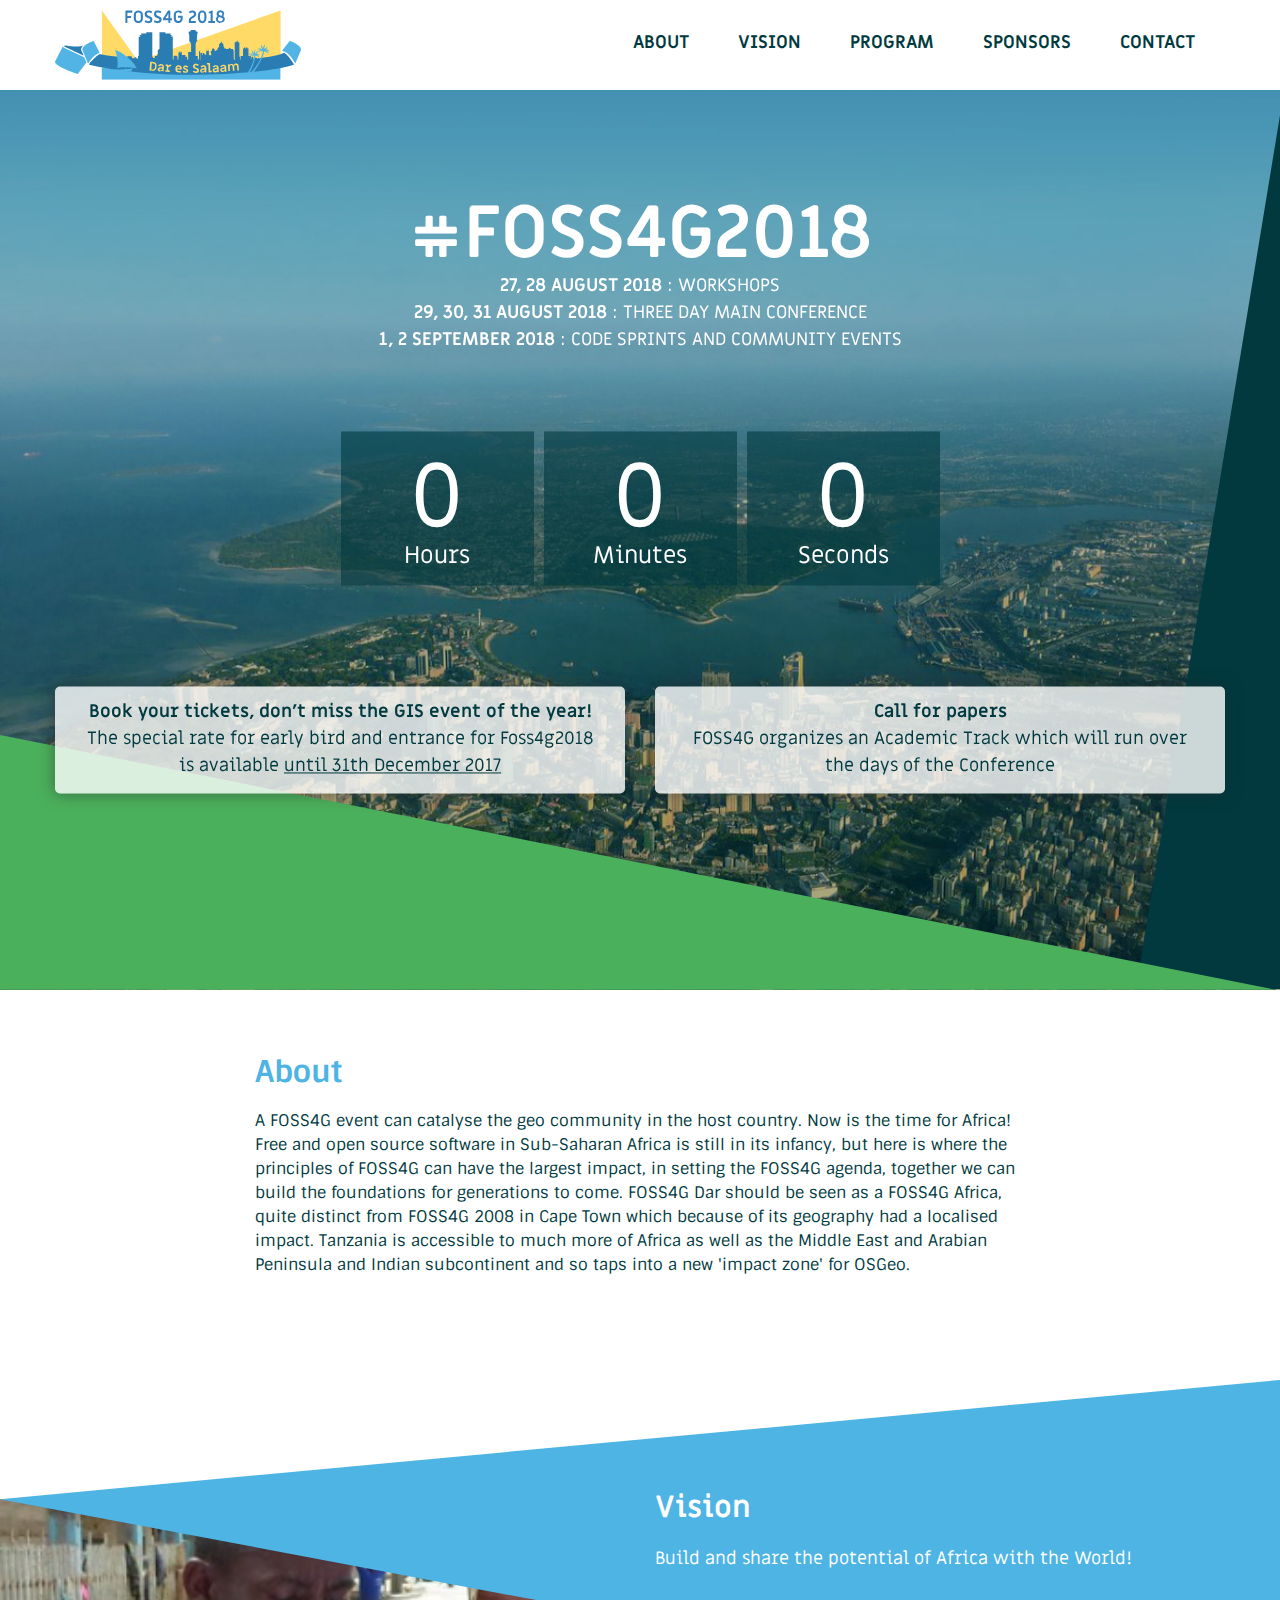
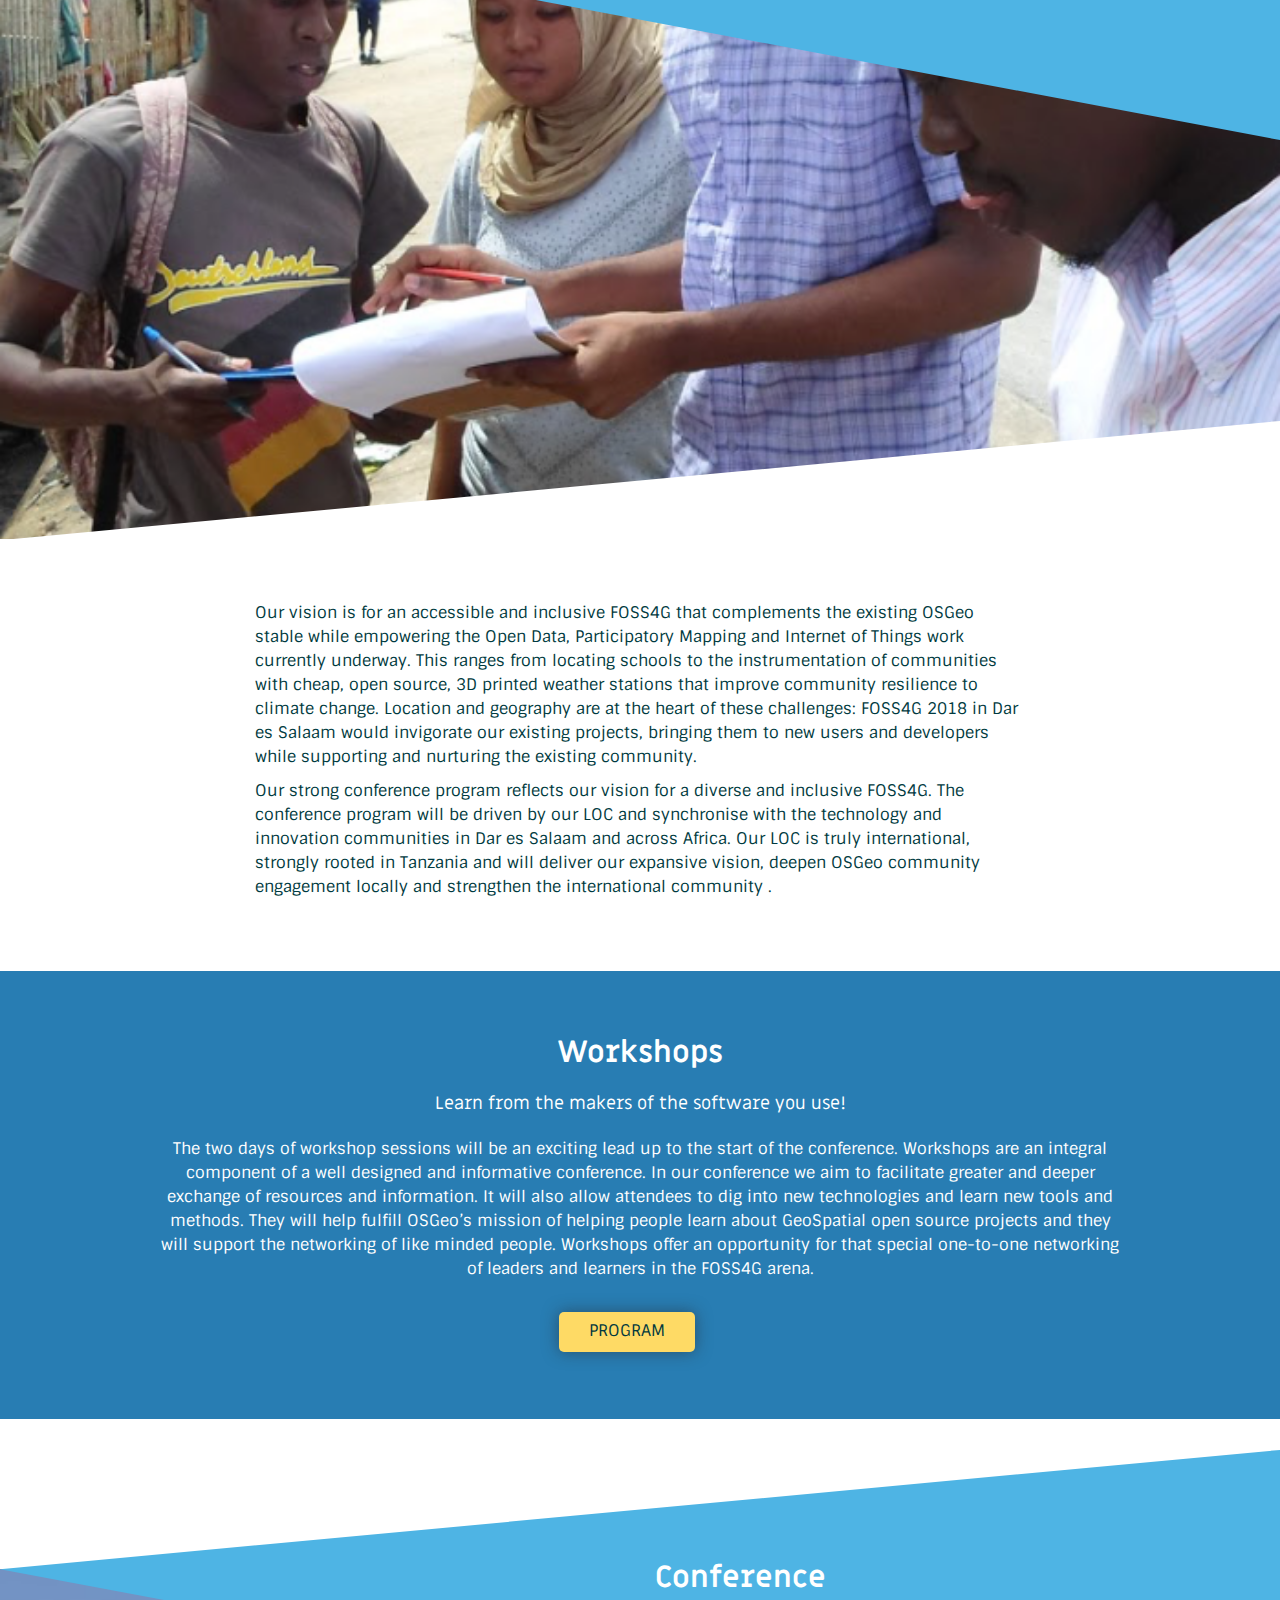
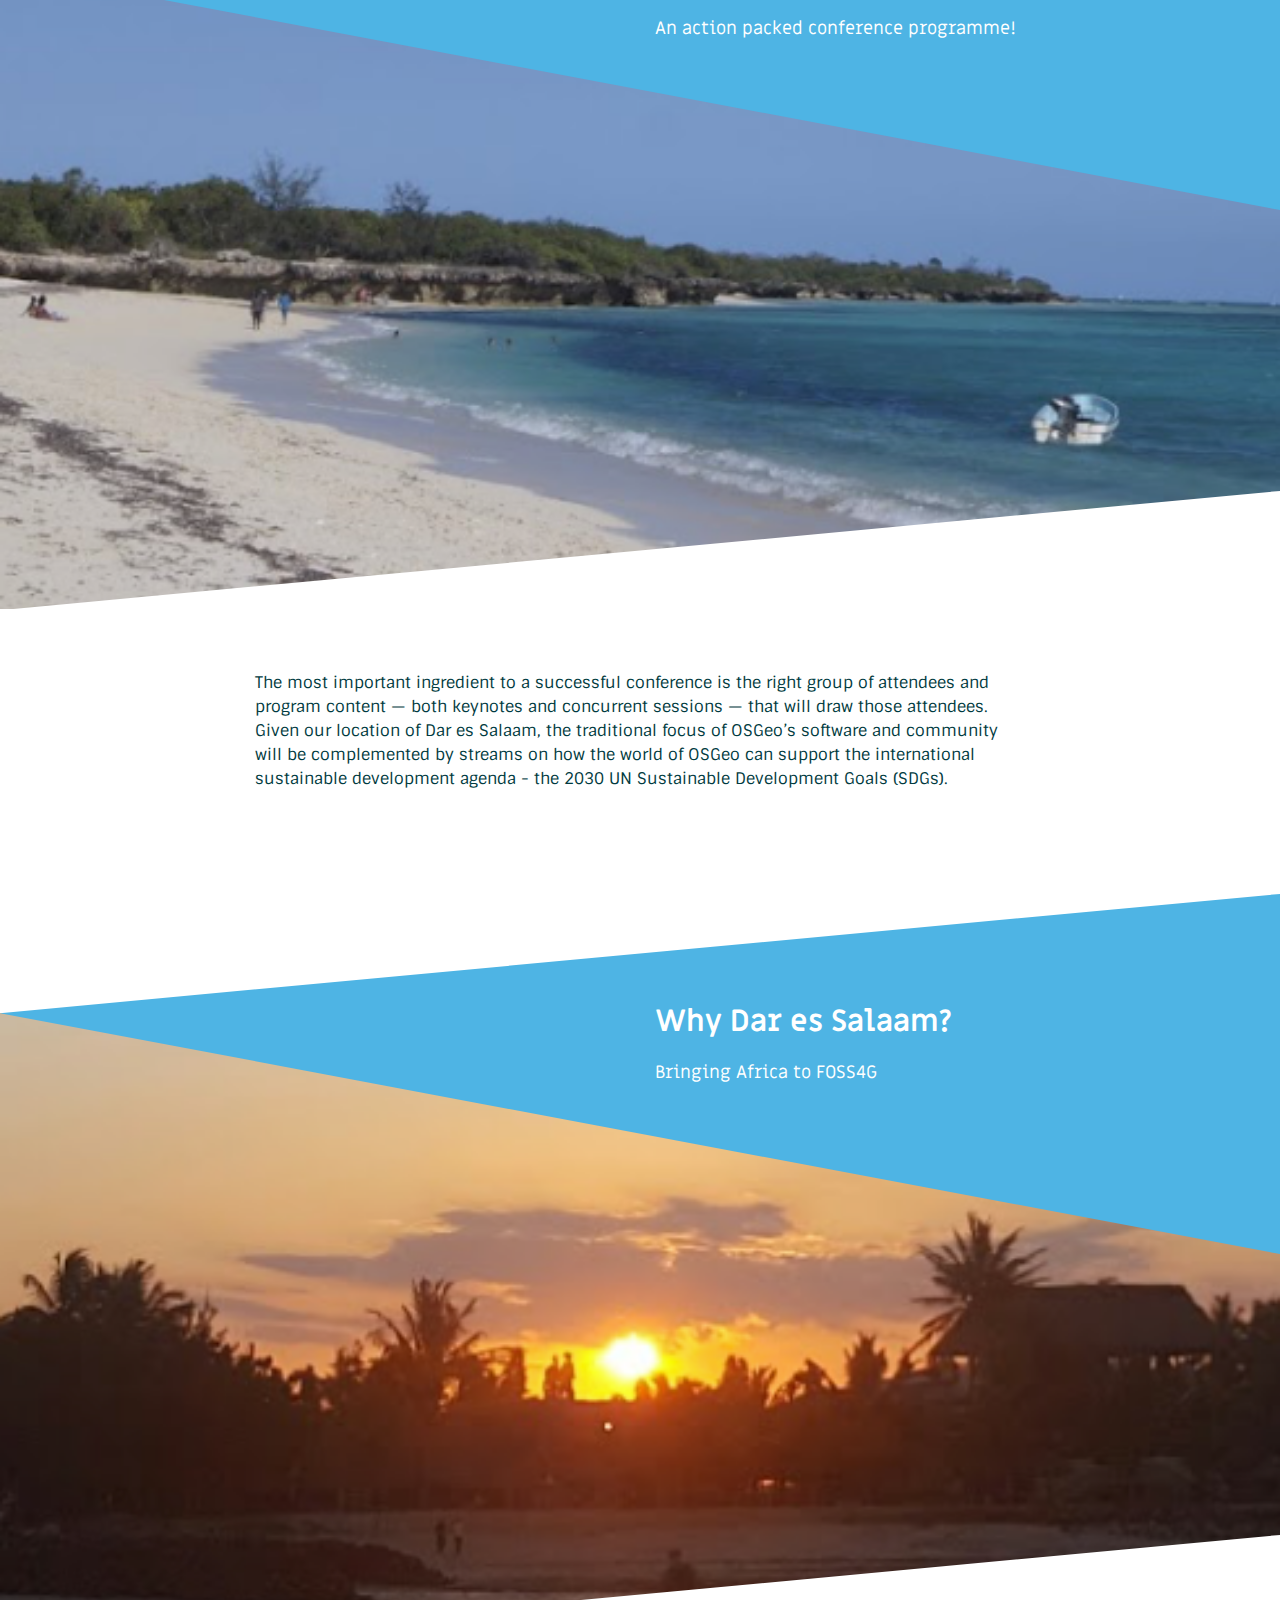
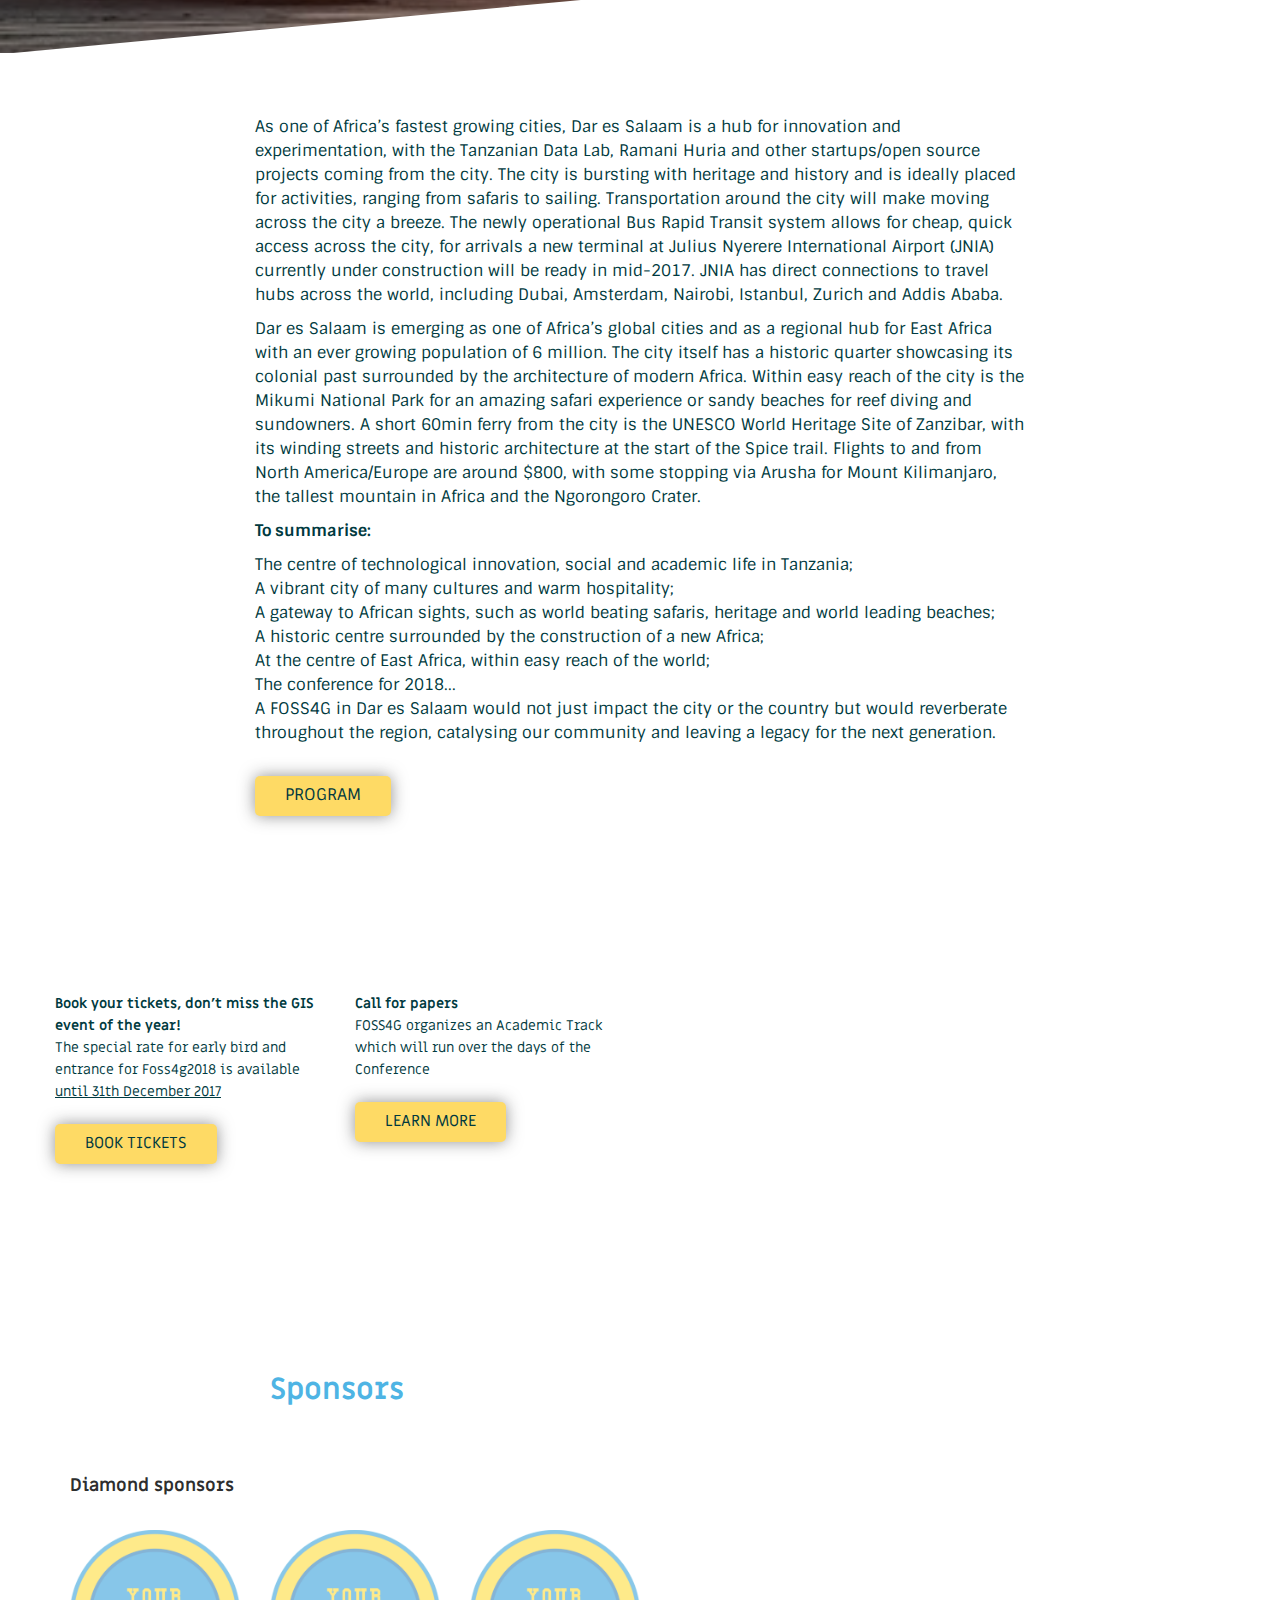
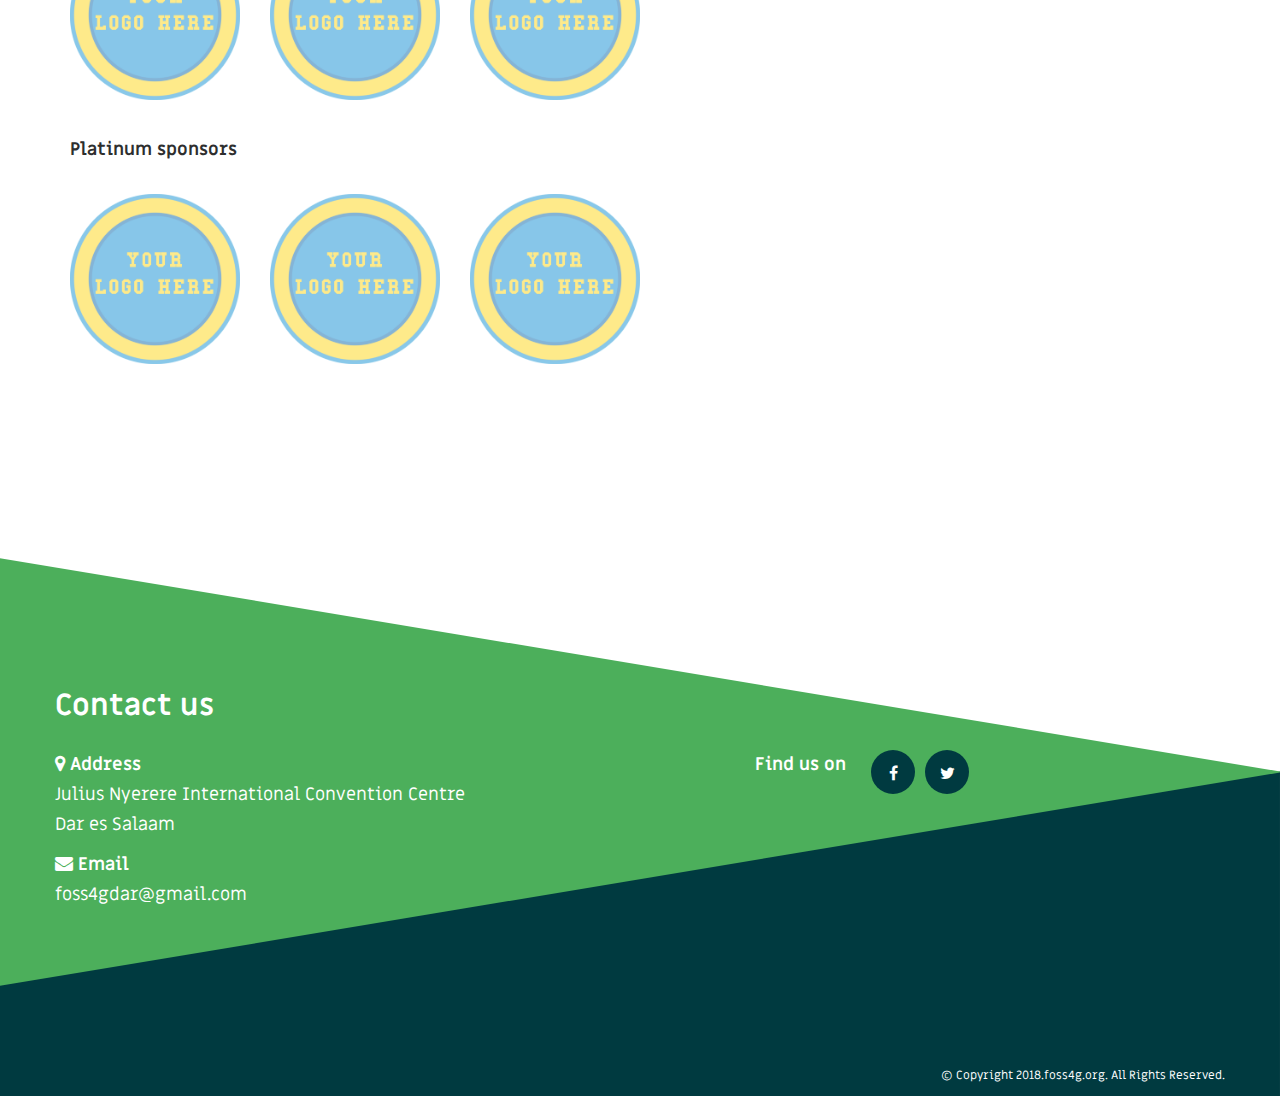
==== commit 8e07f941: "Merge pull request #9 from timlinux/maria" ====
--- a/index.html
+++ b/index.html
@@ -5,7 +5,12 @@
 <title>FOSS4G 2018</title>
 <meta name="viewport" content="width=device-width, initial-scale=1.0">
 <meta name="description" content="">
-<meta name="author" content="">
+<meta name="author" content=""><link rel="apple-touch-icon" sizes="180x180" href="/img/favicons/apple-touch-icon.png">
+<link rel="icon" type="image/png" sizes="32x32" href="/img/favicons/favicon-32x32.png">
+<link rel="icon" type="image/png" sizes="16x16" href="/img/favicons/favicon-16x16.png">
+<link rel="manifest" href="/img/favicons/manifest.json">
+<link rel="mask-icon" href="/img/favicons/safari-pinned-tab.svg" color="#5bbad5">
+<meta name="theme-color" content="#ffffff">
 <link rel="stylesheet" href="https://maxcdn.bootstrapcdn.com/bootstrap/3.3.7/css/bootstrap.min.css" integrity="sha384-BVYiiSIFeK1dGmJRAkycuHAHRg32OmUcww7on3RYdg4Va+PmSTsz/K68vbdEjh4u" crossorigin="anonymous">
 <link rel="stylesheet" type="text/css" href="css/slick.css"/>
 <link href="css/plugins.css" rel="stylesheet" type="text/css" />
@@ -64,14 +69,14 @@
                         <div class="full_slider_caption">
                             <div class="container">
                                 <h2 style="color: white;font-size: 72px; text-transform: uppercase;font-weight: bold">#foss4g2018</h2>
-                                <p style="color: white;text-transform: uppercase;"><strong>28, 29 August 2018</strong> : Workshops<br>
-                                <strong>30, 31, August, 1 September 2018</strong> : Three day main conference<br>
-                                <strong>2, 3 September 2018</strong> : Code sprints and community events</p>
+                                <p style="color: white;text-transform: uppercase;"><strong>27, 2<F5>8 August 2018</strong> : Workshops<br>
+                                <strong>29, 30, 31 August 2018</strong> : Three day main conference<br>
+                                <strong>1, 2 September 2018</strong> : Code sprints and community events</p>
                                 <div class="global_count_wrapper">
                                     <script>
                       jQuery(function () {
                         austDay = new Date();
-                        austDay = new Date(2018, 8-1, 28, 12, 0, 0); //year, month-1, day
+                        austDay = new Date(2018, 8-1, 27, 12, 0, 0); //year, month-1, day
                         jQuery('#countdown').countdown({
                           until: austDay
                         });
@@ -79,8 +84,17 @@
                     </script>
                                     <div id="countdown"></div>
                                 </div>
-                                <div><a href="https://www.eventbrite.com/e/foss4g-2018-dar-es-salaam-tickets-36995828519""#results"  class="shortcode_button">Book your tickets, don't miss the GIS event of the year!</a></div>
-                                <div class="announce"><a href="#" class="">The special rate for early bird and entrance for Foss4g2018 is available until 31th December 2017</a></div>
+                                <!--<div><a href="https://www.eventbrite.com/e/foss4g-2018-dar-es-salaam-tickets-36995828519""#results"  class="shortcode_button"></a></div>-->
+                                <div class="row">
+									<div class="col-md-6">
+										<div class="announce"><a href="https://www.eventbrite.com/e/foss4g-2018-dar-es-salaam-tickets-36995828519""#results" class="">
+										<strong>Book your tickets, don't miss the GIS event of the year!</strong><br>
+										The special rate for early bird and entrance for Foss4g2018 is available <u>until 31th December 2017</u></a></div>
+									</div>
+                               <div class="col-md-6">
+										<div class="announce"><a href="call-for-papers.html" class=""><strong>Call for papers</strong><br>FOSS4G organizes an Academic Track which will run over the days of the Conference</a></div>
+									</div>
+                                </div>
                             </div>
                         </div>
                         <div class="dark-bg"></div>
@@ -222,7 +236,7 @@
             </div>
         </div>
     </section>
-    <section class="speakers page_section" id="speakers">
+    <section class="speakers page_section" id="speakers" style="display:none">
     <div class="inner">
     <div class="container">
                 <div class="row">
@@ -400,7 +414,23 @@
         </div>
 		</div>
 	</section>
-
+<section class="announcements">
+	<div class="container pt110 pb52" >
+		<div class="row">
+			<div class="col-md-3">
+				
+										<strong>Book your tickets, don't miss the GIS event of the year!</strong><br>
+										The special rate for early bird and entrance for Foss4g2018 is available <u>until 31th December 2017</u>
+										<div class="btns"><a href="https://www.eventbrite.com/e/foss4g-2018-dar-es-salaam-tickets-36995828519#results" target="_blank" class="shortcode_button">Book tickets</a></div>
+			</div>
+			<div class="col-md-3">
+				
+										<strong>Call for papers</strong><br>FOSS4G organizes an Academic Track which will run over the days of the Conference
+										<div class="btns"><a href="call-for-papers.html" class="shortcode_button">Learn more</a></div>
+			</div>
+		</div>
+	</div>
+</section>
 <section id="sponsors">
     <div class="container pt110 pb52">
         <div class="container ">
--- a/css/style.css
+++ b/css/style.css
@@ -59,7 +59,7 @@
 .wrapper {overflow:hidden;
 }
 a {
-	color: #666666;
+	color: #4eb4e4;
 	text-decoration:none !important;
 }
 a:hover { color: #2980b9;
@@ -318,7 +318,7 @@
 	border-radius:5px;
 	-webkit-border-radius:5px;
 	margin: 20px auto 0 auto;
-	width: 70%;
+	
 	-webkit-box-shadow: 0px 0px 16px 0px rgba(38, 38, 38, 0.5);
 -moz-box-shadow:    0px 0px 16px 0px rgba(38, 38, 38, 0.5);
 box-shadow:         0px 0px 16px 0px rgba(38, 38, 38, 0.5);
@@ -370,8 +370,20 @@
 	font-size: 16px;
 	line-height: 24px;
 }
+.entry-content table {
+	border: 1px solid #4eb4e4;
+	margin-bottom: 30px;
+}
+.entry-content table td {
+	border: 1px solid #4eb4e4;
+	padding: 5px 7px;
+	font-size: 14px;
+}
 .page_section .inner {
 	padding: 62px 0;
+}
+.page_section.header {
+	margin-top: 90px;
 }
 .page_section.triangle {
 	background-position: center center;
@@ -418,6 +430,14 @@
 }
 .blue_wrap {
 	background:#287db3;
+}
+.page_section.common h2 {
+	margin-top: 30px;
+	
+}
+.page_section.common ul {
+	margin-bottom: 10px;
+	padding-left: 20px;
 }
 .dark_blue_wrap {
 	background:#287db3;
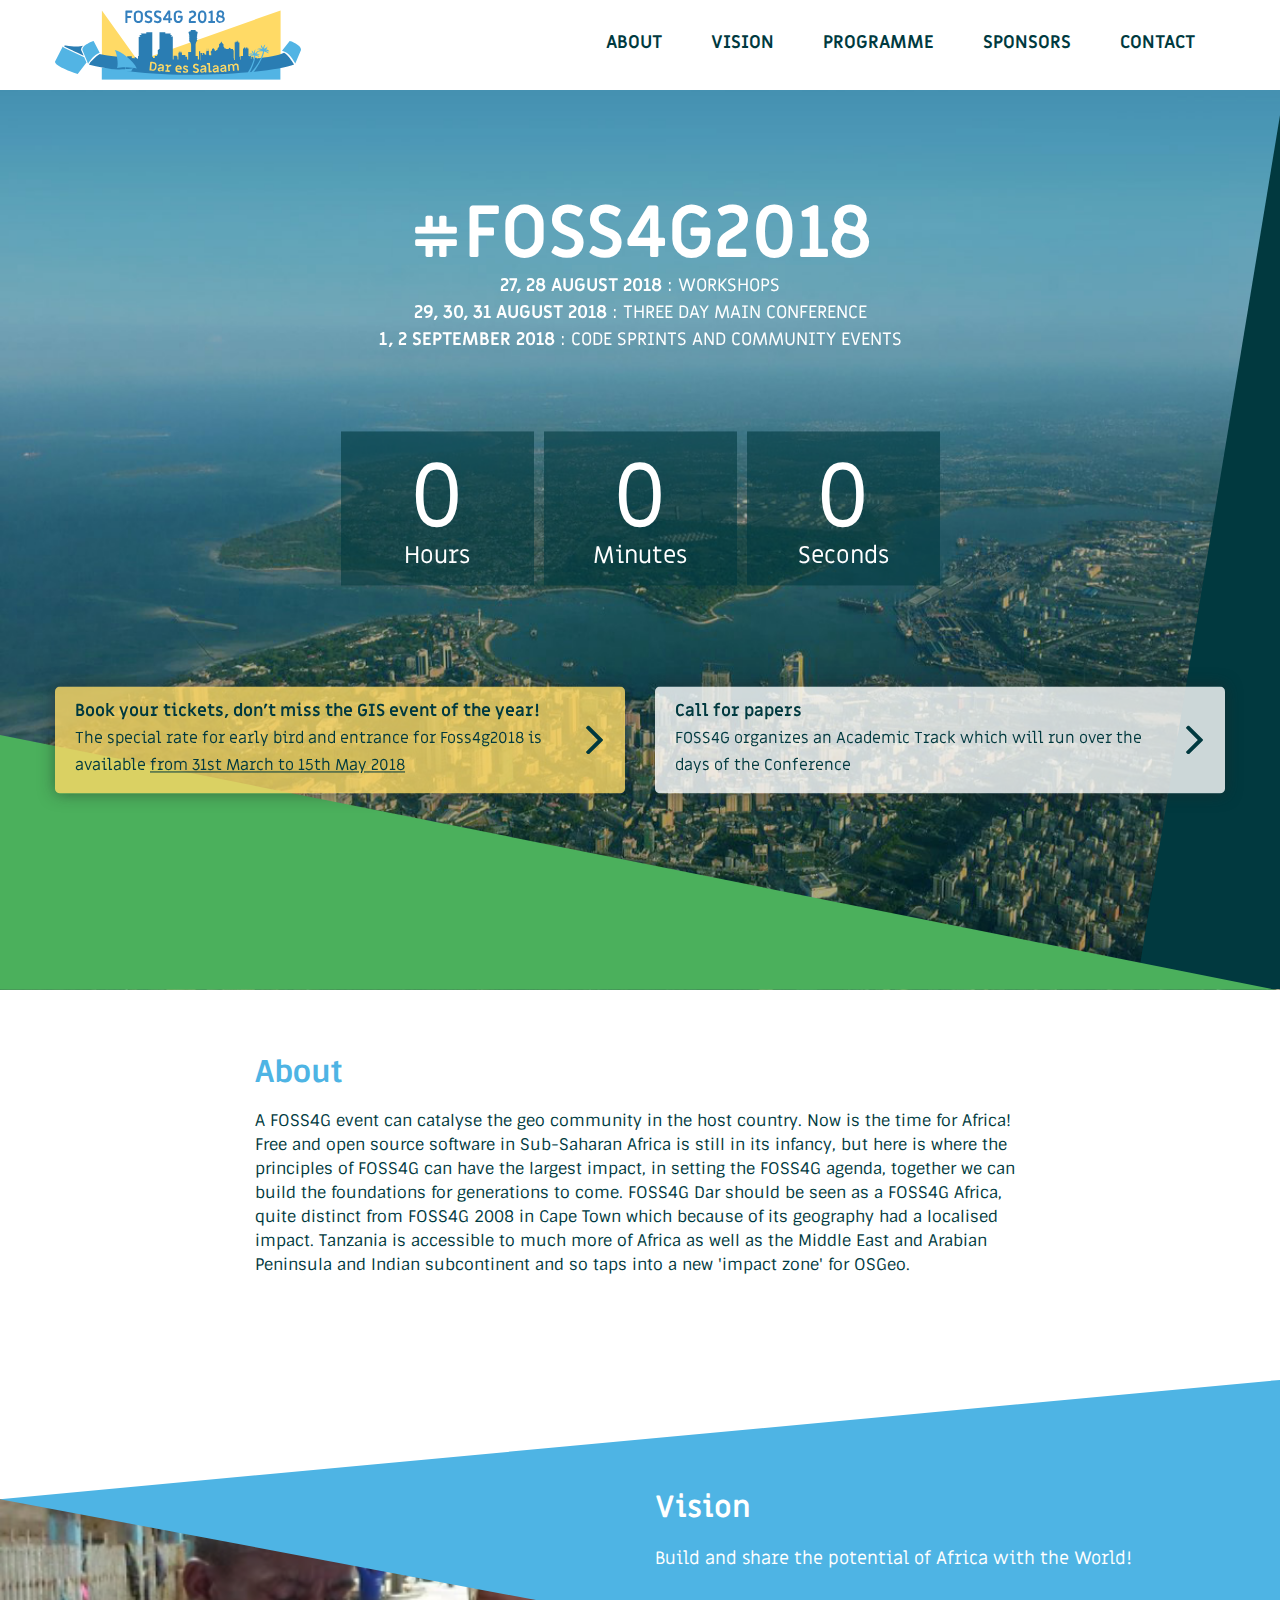
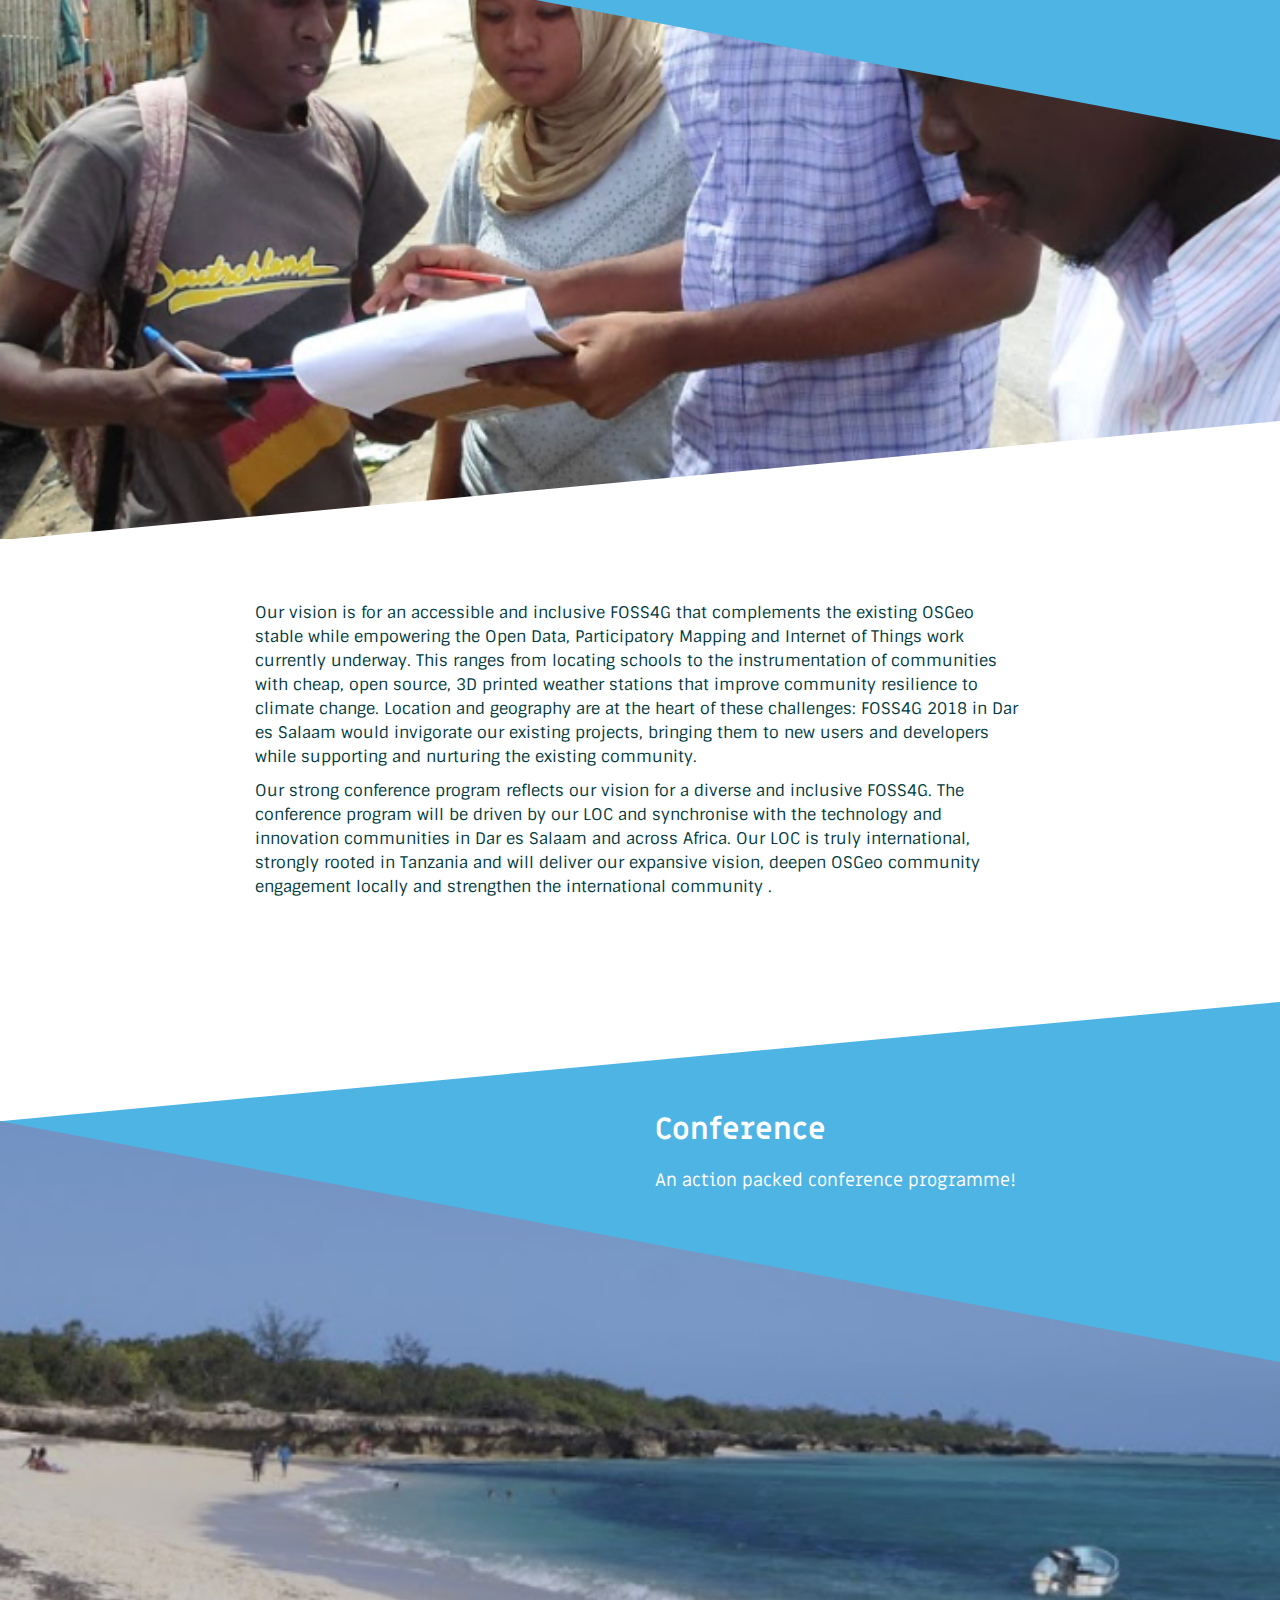
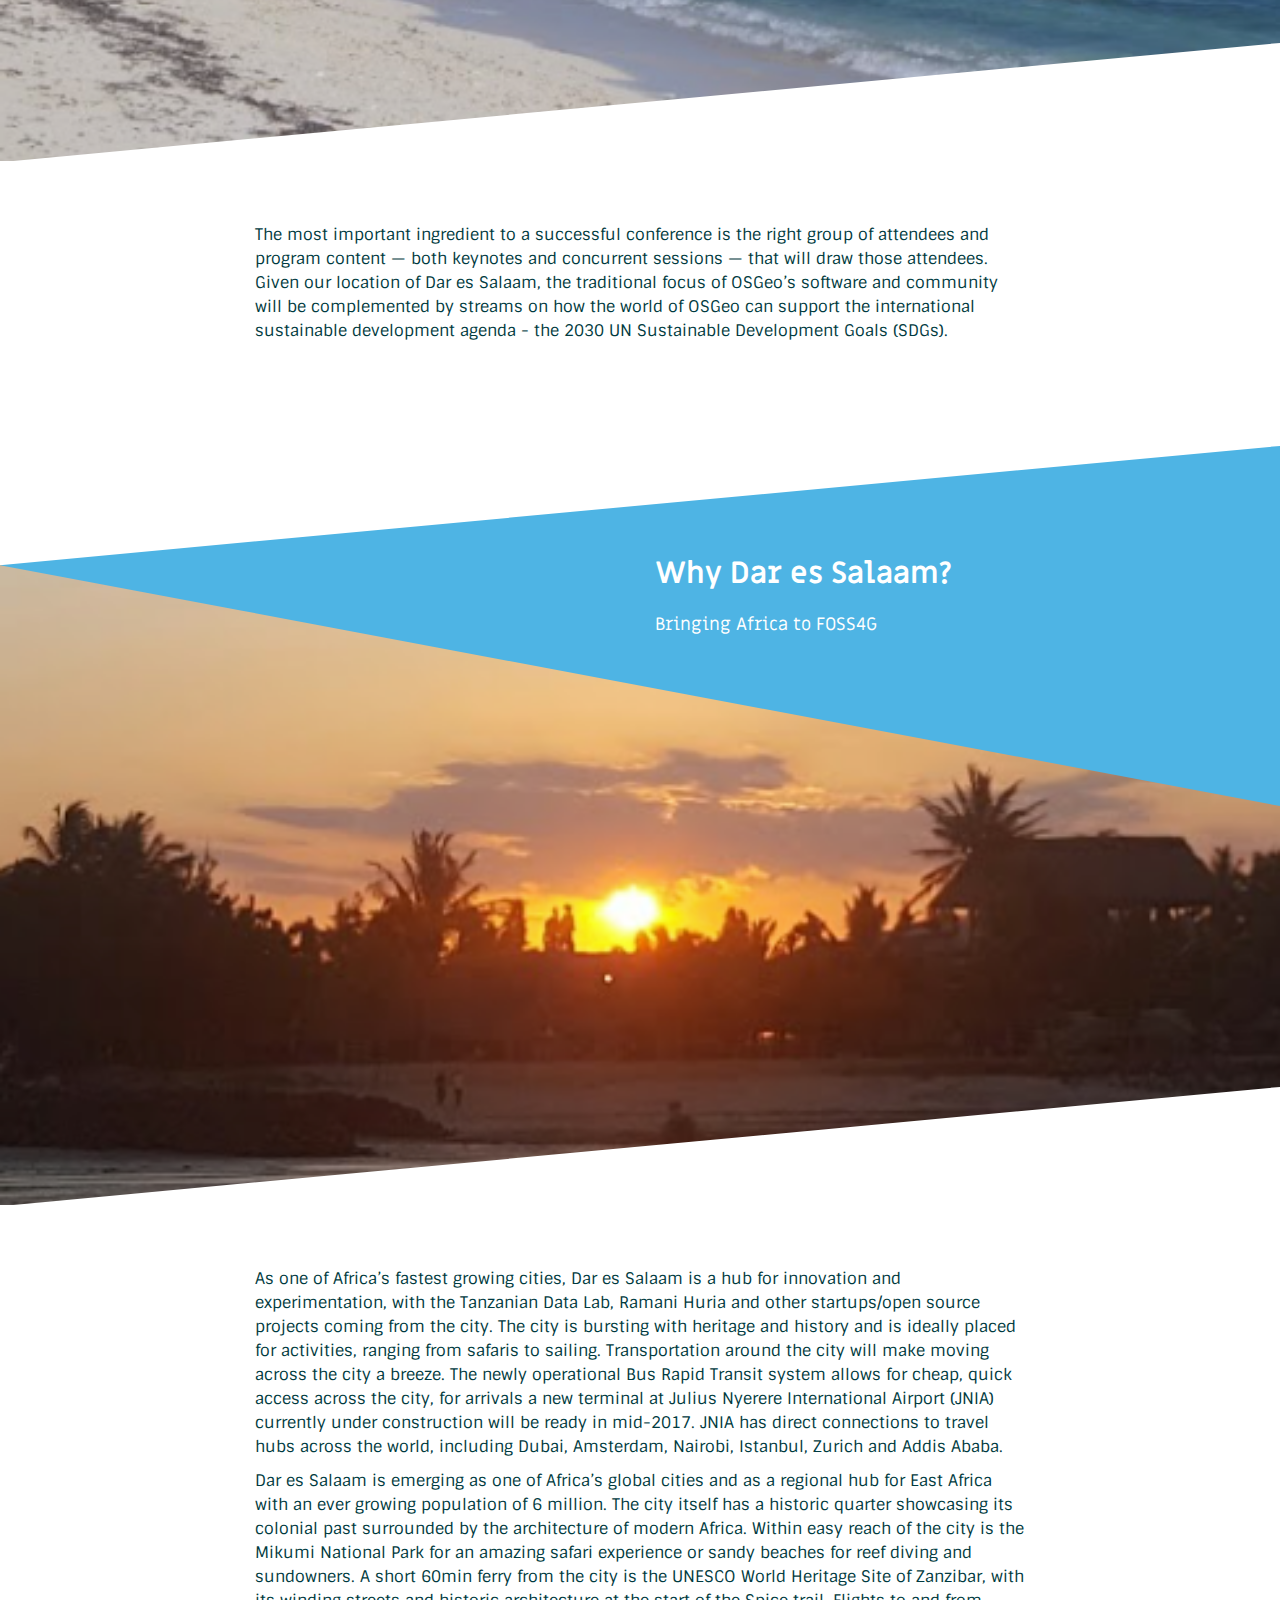
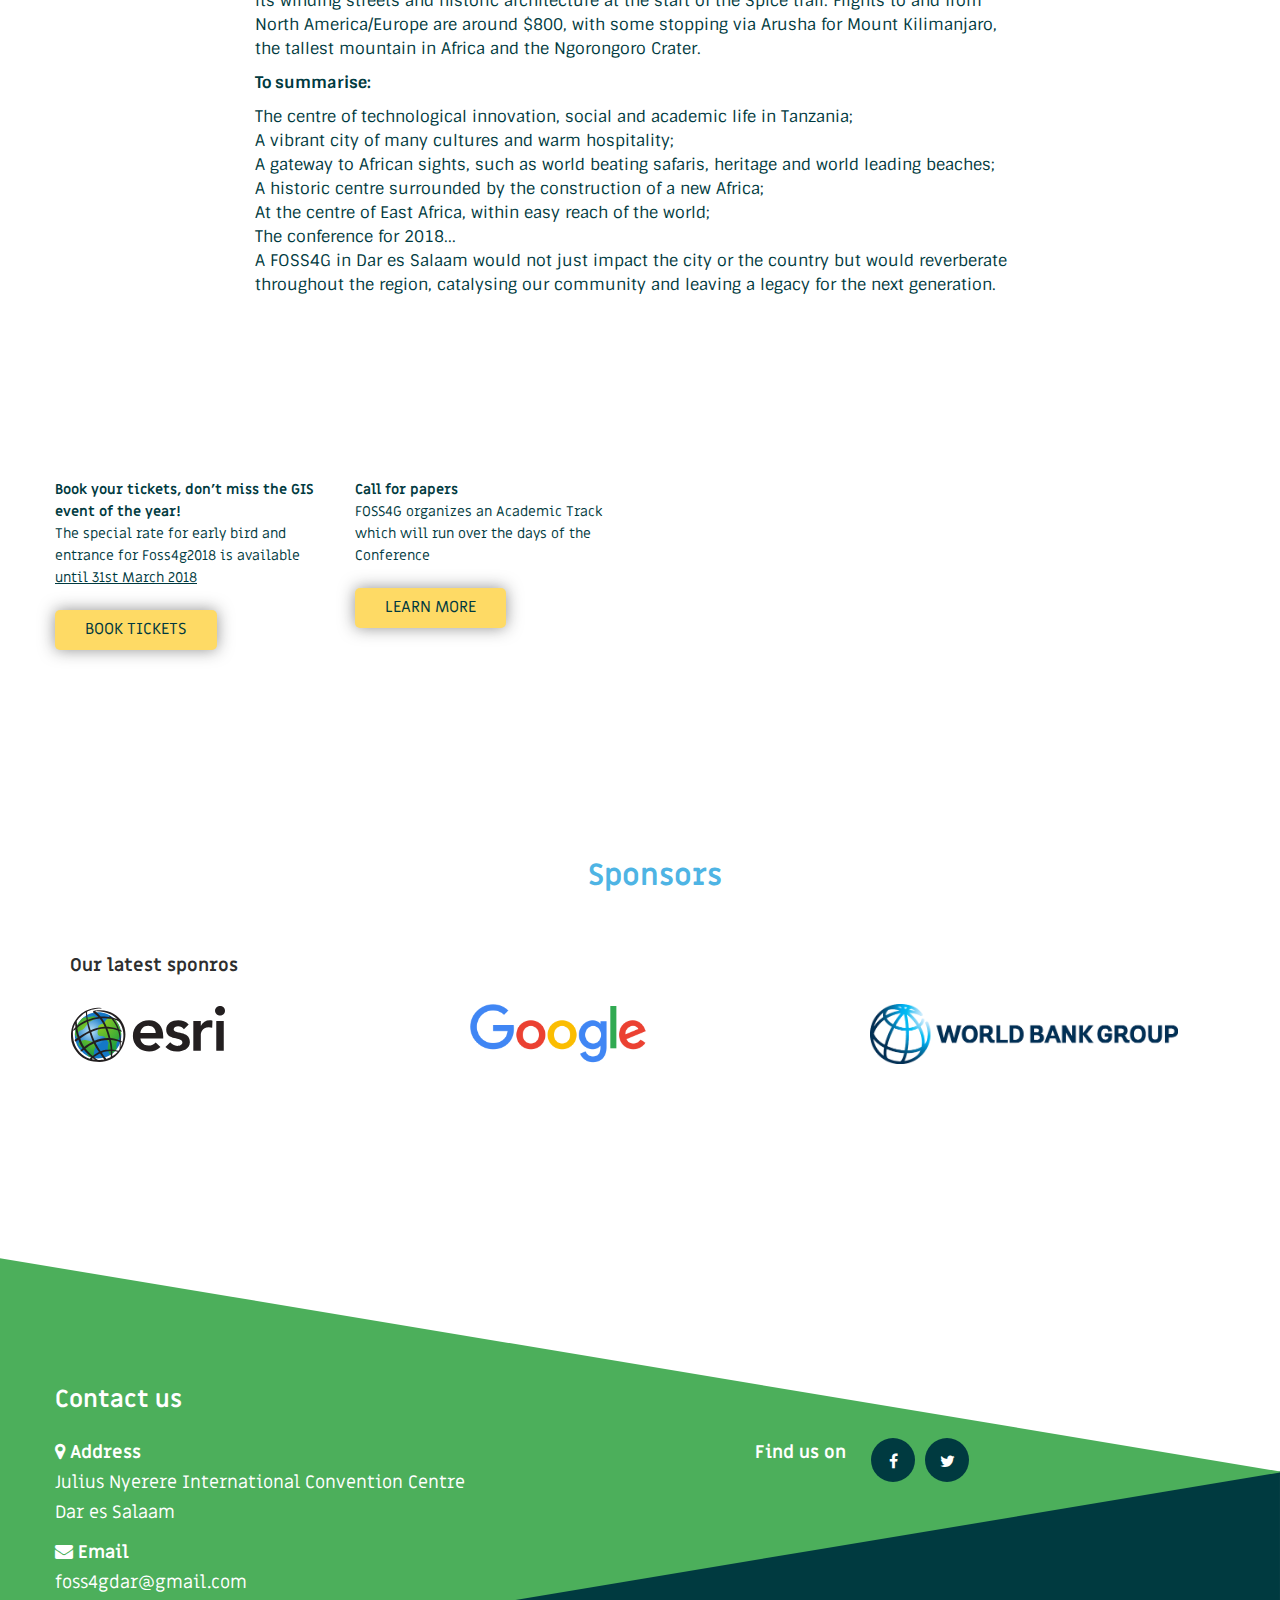
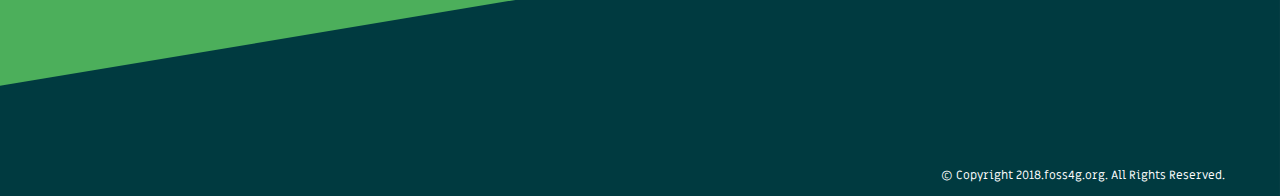
==== commit bdf0d8b7: "Latest updates" ====
--- a/index.html
+++ b/index.html
@@ -47,7 +47,7 @@
                         <!-- <li class="scrollable active"><a href="#home">Home</a></li> -->
                         <li class="scrollable"><a href="#about">About</a></li>
                         <li class="scrollable"><a href="#vision">Vision</a></li>
-                        <li class="scrollable"><a href="#program">Program</a></li>
+                        <li class=""><a href="programme.html">Programme</a></li>
                         <li class="scrollable"><a href="#sponsors">Sponsors</a></li>
                         <li class="scrollable"><a href="#contact">Contact</a></li>
                     </ul>
@@ -69,7 +69,7 @@
                         <div class="full_slider_caption">
                             <div class="container">
                                 <h2 style="color: white;font-size: 72px; text-transform: uppercase;font-weight: bold">#foss4g2018</h2>
-                                <p style="color: white;text-transform: uppercase;"><strong>27, 2<F5>8 August 2018</strong> : Workshops<br>
+                                <p style="color: white;text-transform: uppercase;"><strong>27, 28 August 2018</strong> : Workshops<br>
                                 <strong>29, 30, 31 August 2018</strong> : Three day main conference<br>
                                 <strong>1, 2 September 2018</strong> : Code sprints and community events</p>
                                 <div class="global_count_wrapper">
@@ -87,12 +87,12 @@
                                 <!--<div><a href="https://www.eventbrite.com/e/foss4g-2018-dar-es-salaam-tickets-36995828519""#results"  class="shortcode_button"></a></div>-->
                                 <div class="row">
 									<div class="col-md-6">
-										<div class="announce"><a href="https://www.eventbrite.com/e/foss4g-2018-dar-es-salaam-tickets-36995828519""#results" class="">
+										<div class="announce"><a href="http://2018.foss4g.or.tz" class="">
 										<strong>Book your tickets, don't miss the GIS event of the year!</strong><br>
-										The special rate for early bird and entrance for Foss4g2018 is available <u>until 31th December 2017</u></a></div>
+										The special rate for early bird and entrance for Foss4g2018 is available <u>from 31st March to 15th May 2018</u></a></div>
 									</div>
                                <div class="col-md-6">
-										<div class="announce"><a href="call-for-papers.html" class=""><strong>Call for papers</strong><br>FOSS4G organizes an Academic Track which will run over the days of the Conference</a></div>
+										<div class="announce announce-2"><a href="call-for-papers.html" class=""><strong>Call for papers</strong><br>FOSS4G organizes an Academic Track which will run over the days of the Conference</a></div>
 									</div>
                                 </div>
                             </div>
@@ -151,7 +151,7 @@
              <div class="overlay-bottom" style="background-image: url(img/bgs/tri-white.svg)"></div>
 		</div>
 	</section>
-    <section class="page_section">       
+    <section class="page_section" style="position: relative; z-index: 100;">       
           <div class="inner"> 
             <div class="container">
            	 <div class="row">
@@ -195,46 +195,7 @@
 				</div>
             </div>
         </div>
-        <div class="dark_blue_wrap" id="program">
-            <div class="container">
-                <div class="row">
-                    <!-- why section -->
-                    <div class="col-md-10 col-md-offset-1 text-center">
-                        <h2>Workshops</h2>
-                        <div class="descr">Learn from the makers of the software you use!
-                        </div>
-                        <div class="entry-content">
-                        <p>
-                            The two days of workshop sessions will be an
-                            exciting
-                            lead up to the start of the conference. Workshops
-                            are
-                            an integral component of a well designed and
-                            informative
-                            conference. In our conference we aim to facilitate
-                            greater
-                            and deeper exchange of resources and information.
-                            It
-                            will also allow attendees to dig into new
-                            technologies
-                            and learn new tools and methods. They will help
-                            fulfill OSGeo’s mission of helping people learn
-                            about
-                            GeoSpatial open source projects and they will
-                            support
-                            the networking of like minded people. Workshops
-                            offer
-                            an opportunity for that special one-to-one
-                            networking
-                            of leaders and learners in the FOSS4G arena.
-
-                        </p>
-                        <div class="btns"><a href="#program" class="shortcode_button go_section">Program</a></div>
-                        </div>
-                    </div>
-                </div>
-            </div>
-        </div>
+        
     </section>
     <section class="speakers page_section" id="speakers" style="display:none">
     <div class="inner">
@@ -407,7 +368,7 @@
                             city or the country but would reverberate throughout
                             the region, catalysing our community and leaving a
                             legacy for the next generation. </p>
-                        <div class="btns"> <a href="#program" class="shortcode_button go_section">Program</a> </div>
+                       
                      </div>
 				</div>
             </div>
@@ -420,8 +381,8 @@
 			<div class="col-md-3">
 				
 										<strong>Book your tickets, don't miss the GIS event of the year!</strong><br>
-										The special rate for early bird and entrance for Foss4g2018 is available <u>until 31th December 2017</u>
-										<div class="btns"><a href="https://www.eventbrite.com/e/foss4g-2018-dar-es-salaam-tickets-36995828519#results" target="_blank" class="shortcode_button">Book tickets</a></div>
+										The special rate for early bird and entrance for Foss4g2018 is available <u>until 31st March 2018</u>
+										<div class="btns"><a href="http://2018.foss4g.or.tz" target="_blank" class="shortcode_button">Book tickets</a></div>
 			</div>
 			<div class="col-md-3">
 				
@@ -435,14 +396,43 @@
     <div class="container pt110 pb52">
         <div class="container ">
             <div class="row">
-                <div class="col-md-8 col-md-offset-2">
+                <div class="col-md-8 col-md-offset-2 text-center">
                     <div class="welcome_text">
                         <h2>Sponsors</h2>
                         
                     </div>
                 </div>
 			</div>
-              <div class="sponsor-group">
+             <div class="sponsor-group">
+                   <h3>Our latest sponros</h3>
+               <div class="row">              
+                   
+                    
+                        <div class="partner col-md-4 col-sm-3 col-xs-4">
+                            <a href="javascript:void(0);">
+                               
+                                    <img src="./img/sponsors/Esri_logo.svg" alt="Esri"/>
+                                
+                            </a>
+                        </div>
+                         <div class="partner col-md-4 col-sm-3  col-xs-4">
+                            <a href="javascript:void(0);">
+                               
+                                    <img src="./img/sponsors/272px-Google_2015_logo.svg.png" alt="google"/>
+                                
+                            </a>
+                        </div>
+                        <div class="partner col-md-4 col-sm-3 col-xs-4">
+                            <a href="javascript:void(0);">
+                               
+                                    <img src="./img/sponsors/World_Bank_Group_logo.png" alt="Worldbank group"/>
+                                
+                            </a>
+                        </div>
+                    
+                </div>
+            </div>
+            <!--<div class="sponsor-group">
                    <h3>Diamond sponsors</h3>
                <div class="row">              
                    
@@ -499,7 +489,7 @@
                         </div>
                     
                 </div>
-            </div>
+            </div> -->
         </div>
     </div>
 </section>
@@ -526,7 +516,7 @@
                         <p><strong>Find us on</strong></p>
                         <ul class="social list-inline">
             <li><a href="https://www.facebook.com/Foss4g2018/?ref=bookmarks"><i class="fa fa-facebook" aria-hidden="true"></i></a></li>
-            <li><a href="https://twitter.com/foss4g2018#"><i class="fa fa-twitter" aria-hidden="true"></i></span></a></li>
+            <li><a href="https://twitter.com/foss4g#"><i class="fa fa-twitter" aria-hidden="true"></i></span></a></li>
     </ul>
                     </section>
                 </div>
--- a/css/style.css
+++ b/css/style.css
@@ -74,6 +74,7 @@
 	padding:0;
 	margin:0 0 10px 0;
 }
+
 
 /** HEADER **/
 #top {
@@ -105,6 +106,9 @@
 .fixed-menu.fixed_show {
 	top:0;
 	opacity: 1;
+	-webkit-box-shadow: 0px 0px 10px 0px rgba(50, 50, 50, 0.2);
+	-moz-box-shadow:    0px 0px 10px 0px rgba(50, 50, 50, 0.2);
+	box-shadow:         0px 0px 10px 0px rgba(50, 50, 50, 0.2);
 	filter:progid:DXImageTransform.Microsoft.Alpha(opacity=100);
 }
 
@@ -307,24 +311,31 @@
 box-shadow:         0px 0px 16px 0px rgba(38, 38, 38, 0.5);
 }
 .announce {
-	background: rgba(255,255,255,0.8);
+	background: rgba(254,218,101,0.8) url(../img/bgs/dark-arrow.svg) no-repeat 96% center;
+	background-size: 17px;
 	color: #00393f;
 	font-weight: bold;
-	font-size:18px;
-	padding:12px 30px 14px 30px;
+	font-size:16px;
+	padding:12px 50px 14px 20px;
 	font-weight:300;	
 	vertical-align:middle;
-	text-align:center;
+	text-align:left;
 	border-radius:5px;
 	-webkit-border-radius:5px;
-	margin: 20px auto 0 auto;
-	
+	margin: 20px auto 0 auto;	
 	-webkit-box-shadow: 0px 0px 16px 0px rgba(38, 38, 38, 0.5);
--moz-box-shadow:    0px 0px 16px 0px rgba(38, 38, 38, 0.5);
-box-shadow:         0px 0px 16px 0px rgba(38, 38, 38, 0.5);
+    -moz-box-shadow:    0px 0px 16px 0px rgba(38, 38, 38, 0.5);
+    box-shadow:         0px 0px 16px 0px rgba(38, 38, 38, 0.5);
+}
+.announce-2 {
+	background: rgba(255,255,255,0.8) url(../img/bgs/dark-arrow.svg) no-repeat 96% center;
+	background-size: 17px;
 }
 .announce a {
 	color: #00393f;
+}
+.announce strong {
+	font-size:17px;
 }
 .shortcode_button:hover {
 	background-color:#fff;
@@ -717,7 +728,9 @@
 	right:auto;
 	left:-112px;
 }
-
+h4 {
+	font-weight: bold;
+}
 h5 {
 	font-size:18px;
 	color:#2d2e2e;
@@ -737,10 +750,10 @@
 }
 
 h3 {
-	font-size:30px;
+	font-size:24px;
 	color:#2d2e2e;
 	font-weight:400;
-	line-height:40px;
+	line-height:28px;
 	padding:0;
 	margin:0 0 24px 0;
 }
@@ -755,7 +768,12 @@
 h3 a:hover {
 	color:#5b93b8;
 }
-
+ul.list {
+	list-style: disc;
+}
+ul.list li {
+	list-style: disc;
+}
 .subscribe_block {
 	padding-top:108px;
 	padding-bottom:102px;
@@ -807,8 +825,20 @@
 	margin-bottom: 30px;
 }
 .partner img {
-	width: 100%;
+	max-width: 100%;
+	position:absolute;
+    top:0;
+    bottom:0;
+    margin:auto;    
+	max-height: 100%;
+	width: auto;
 	height: auto;
+}
+.partner a {
+	display: block;
+    height: 60px;
+    position:relative;
+
 }
 /** Contact Section **/
 form input[type="text"],
@@ -873,6 +903,44 @@
 .subscribe_form form input[type="text"] {
 	width:calc(100% - 150px);
 	font-size:16px;
+}
+/*** Program ***/
+.page_section.common .program .nav-tabs {
+	border: none;
+	text-align: center;
+	margin-bottom: 20px;
+}
+.program .nav-tabs li {
+	display: inline-block;
+	float: none;
+}
+.program .nav-tabs li a {
+	border: none;
+	background: #f2f2f2;
+	border-radius: 5px;
+	color: #00393f;
+}
+.program .nav-tabs li.active a, .program .nav-tabs li a:hover {
+	border: none;
+	background: #4cb05b;
+	border-radius: 5px;
+	color: #fff;
+}
+.entry-content .program table {	
+	font-size: 16px;
+	border: none;
+}
+.entry-content .program table td {
+	vertical-align: top;
+	border: none;
+	font-size: 16px;
+}
+.entry-content .program table td.time {
+	font-size: 14px;
+	color: #7a7a7a;	
+}
+.entry-content .program .speaker {
+	color: #287db3;
 }
 /*** Footer ***/
 .content-info {
@@ -2077,3 +2145,139 @@
   top: -3px;
   z-index: 5;
 }
+/*** Timeline ***/
+/* The actual timeline (the vertical ruler) */
+#timeline {
+  background: #4CAF5B;
+}
+#timeline h2 {
+  color: #fff;
+	text-align: center;
+}
+.timeline {
+  position: relative;
+  max-width: 1200px;
+  margin: 0 auto;
+	padding: 30px 0;
+}
+
+/* The actual timeline (the vertical ruler) */
+.timeline::after {
+  content: '';
+  position: absolute;
+  width: 6px;
+  background-color: white;
+  top: 0;
+  bottom: 0;
+  left: 50%;
+  margin-left: -3px;
+}
+
+/* Container around content */
+.t-container {
+  padding: 10px 40px;
+  position: relative;
+  background-color: inherit;
+  width: 50%;
+}
+
+/* The circles on the timeline */
+.t-container::after {
+  content: '';
+  position: absolute;
+  width: 25px;
+  height: 25px;
+  right: -12px;
+  background-color: white;
+  border: 4px solid #ddd;
+  top: 15px;
+  border-radius: 50%;
+  z-index: 1;
+}
+
+/* Place the container to the left */
+.left {
+  left: 0;
+}
+
+/* Place the container to the right */
+.right {
+  left: 50%;
+}
+
+/* Add arrows to the left container (pointing right) */
+.left::before {
+  content: " ";
+  height: 0;
+  position: absolute;
+  top: 22px;
+  width: 0;
+  z-index: 1;
+  right: 30px;
+  border: medium solid white;
+  border-width: 10px 0 10px 10px;
+  border-color: transparent transparent transparent white;
+}
+
+/* Add arrows to the right container (pointing left) */
+.right::before {
+  content: " ";
+  height: 0;
+  position: absolute;
+  top: 22px;
+  width: 0;
+  z-index: 1;
+  left: 30px;
+  border: medium solid white;
+  border-width: 10px 10px 10px 0;
+  border-color: transparent white transparent transparent;
+}
+
+/* Fix the circle for containers on the right side */
+.right::after {
+  left: -12px;
+}
+
+/* The actual content */
+.content {
+  padding: 5px 25px;
+  background-color: white;
+  position: relative;
+  border-radius: 6px;
+}
+.t-container h4 {
+    font-size: 15px;
+  }
+
+/* Media queries - Responsive timeline on screens less than 600px wide */
+@media all and (max-width: 600px) {
+/* Place the timelime to the left */
+  .timeline::after {
+    left: 31px;
+  }
+
+/* Full-width containers */
+  .t-container {
+    width: 100%;
+    padding-left: 70px;
+    padding-right: 25px;
+  }
+
+/* Make sure that all arrows are pointing leftwards */
+  .t-container::before {
+    left: 60px;
+    border: medium solid white;
+    border-width: 10px 10px 10px 0;
+    border-color: transparent white transparent transparent;
+  }
+
+/* Make sure all circles are at the same spot */
+  .left::after, .right::after {
+    left: 15px;
+  }
+
+/* Make all right containers behave like the left ones */
+  .right {
+    left: 0%;
+  }
+}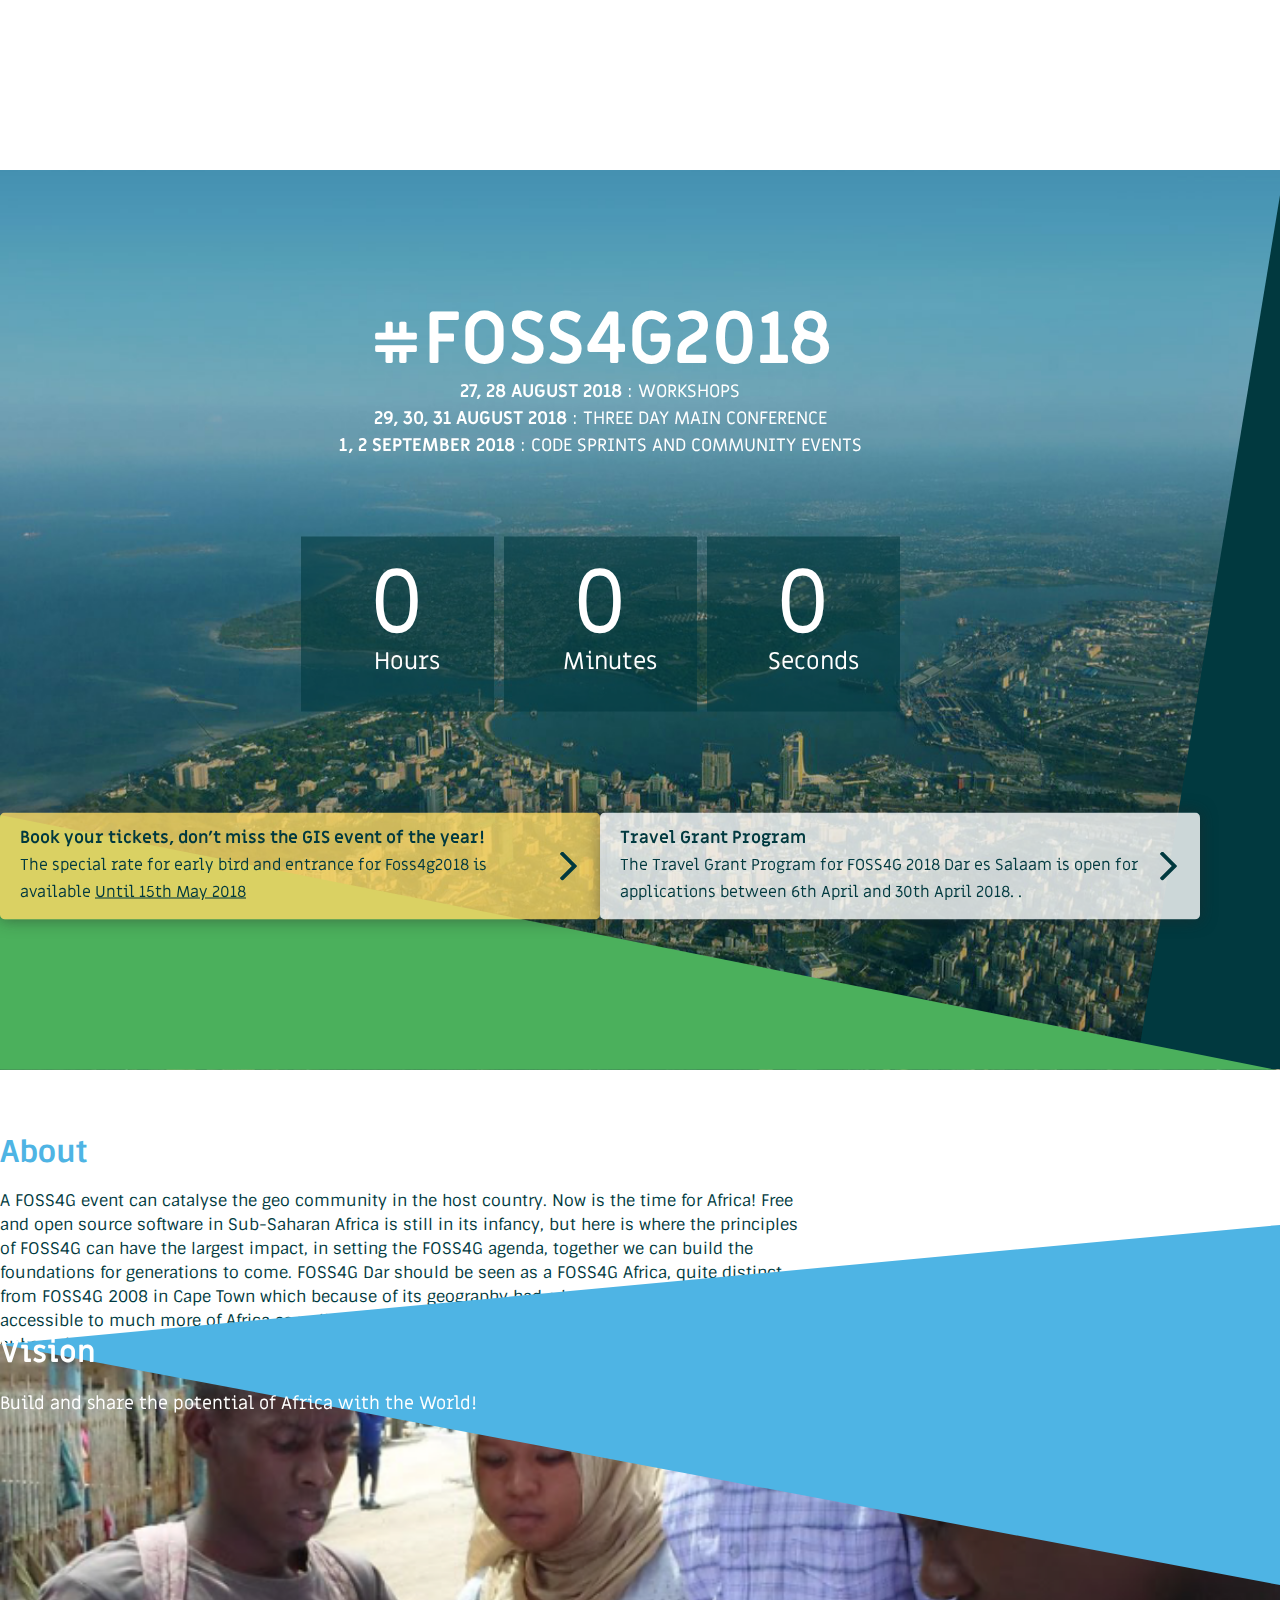
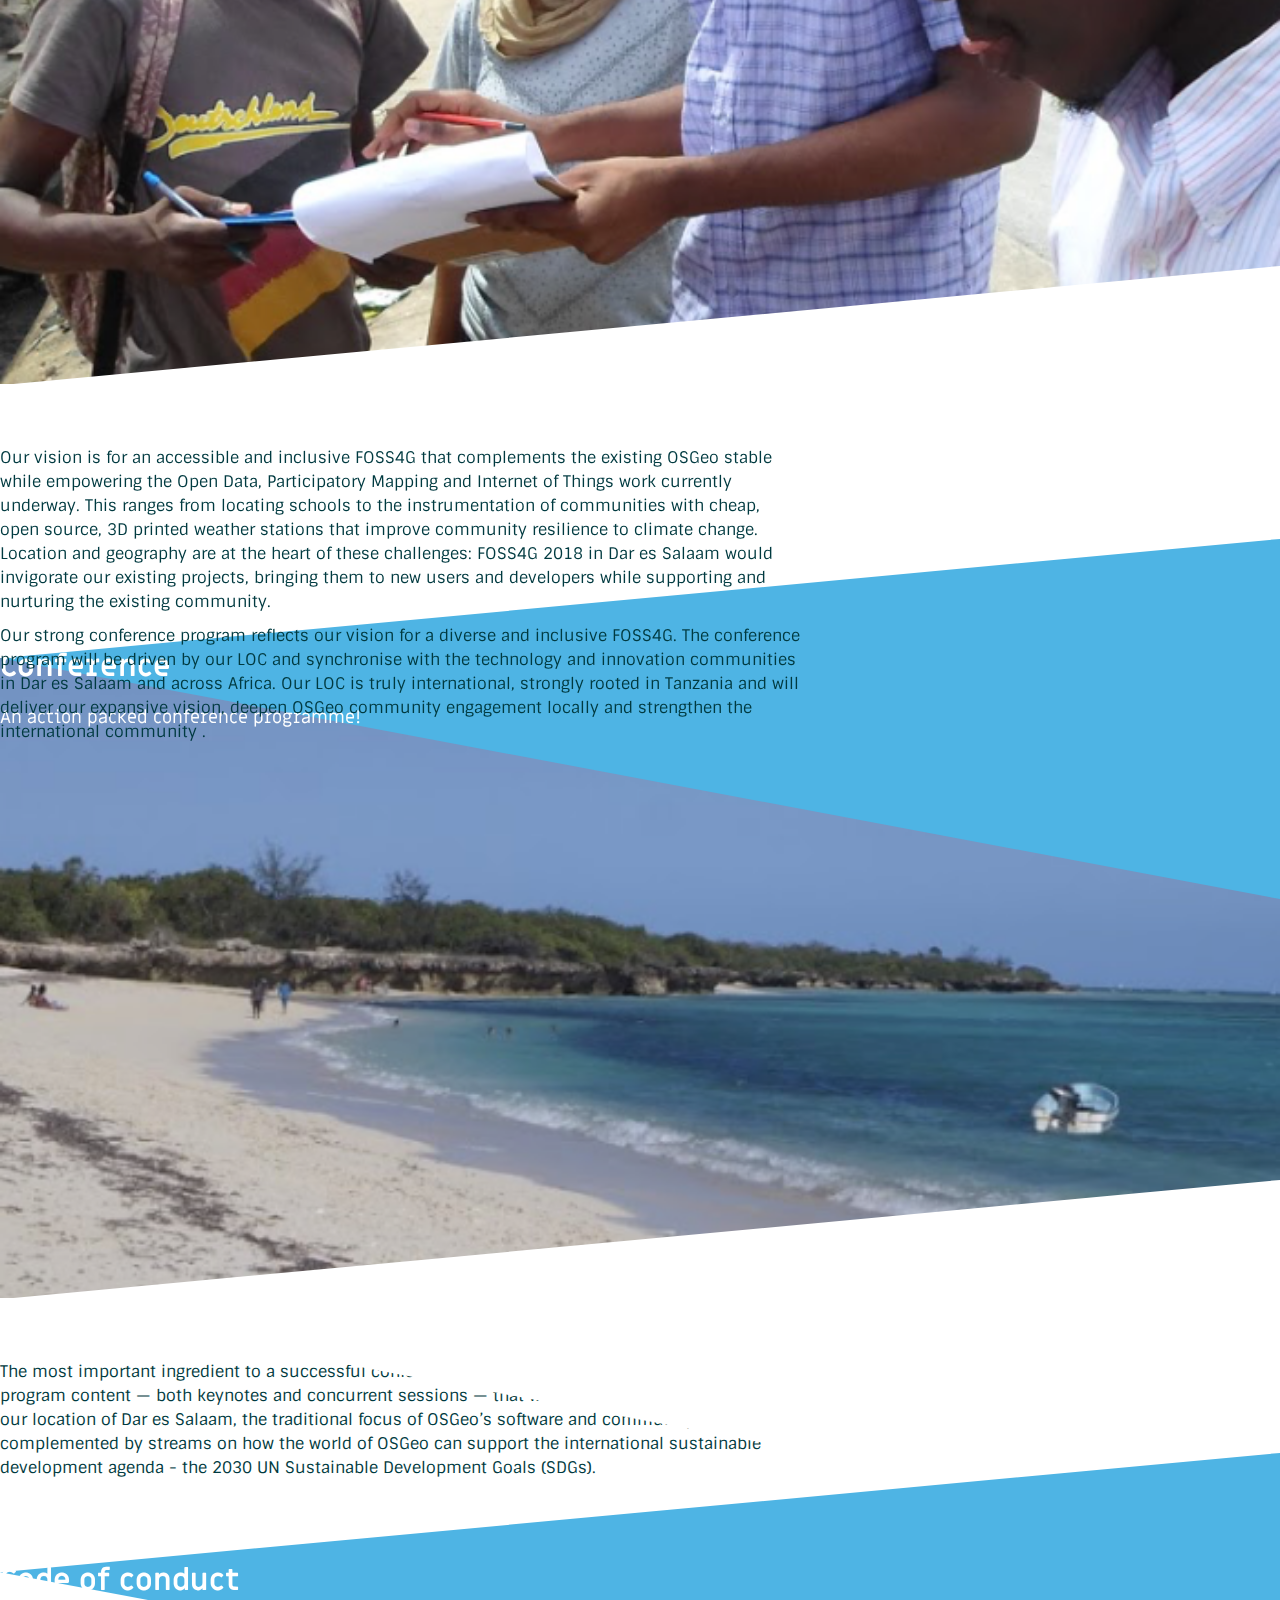
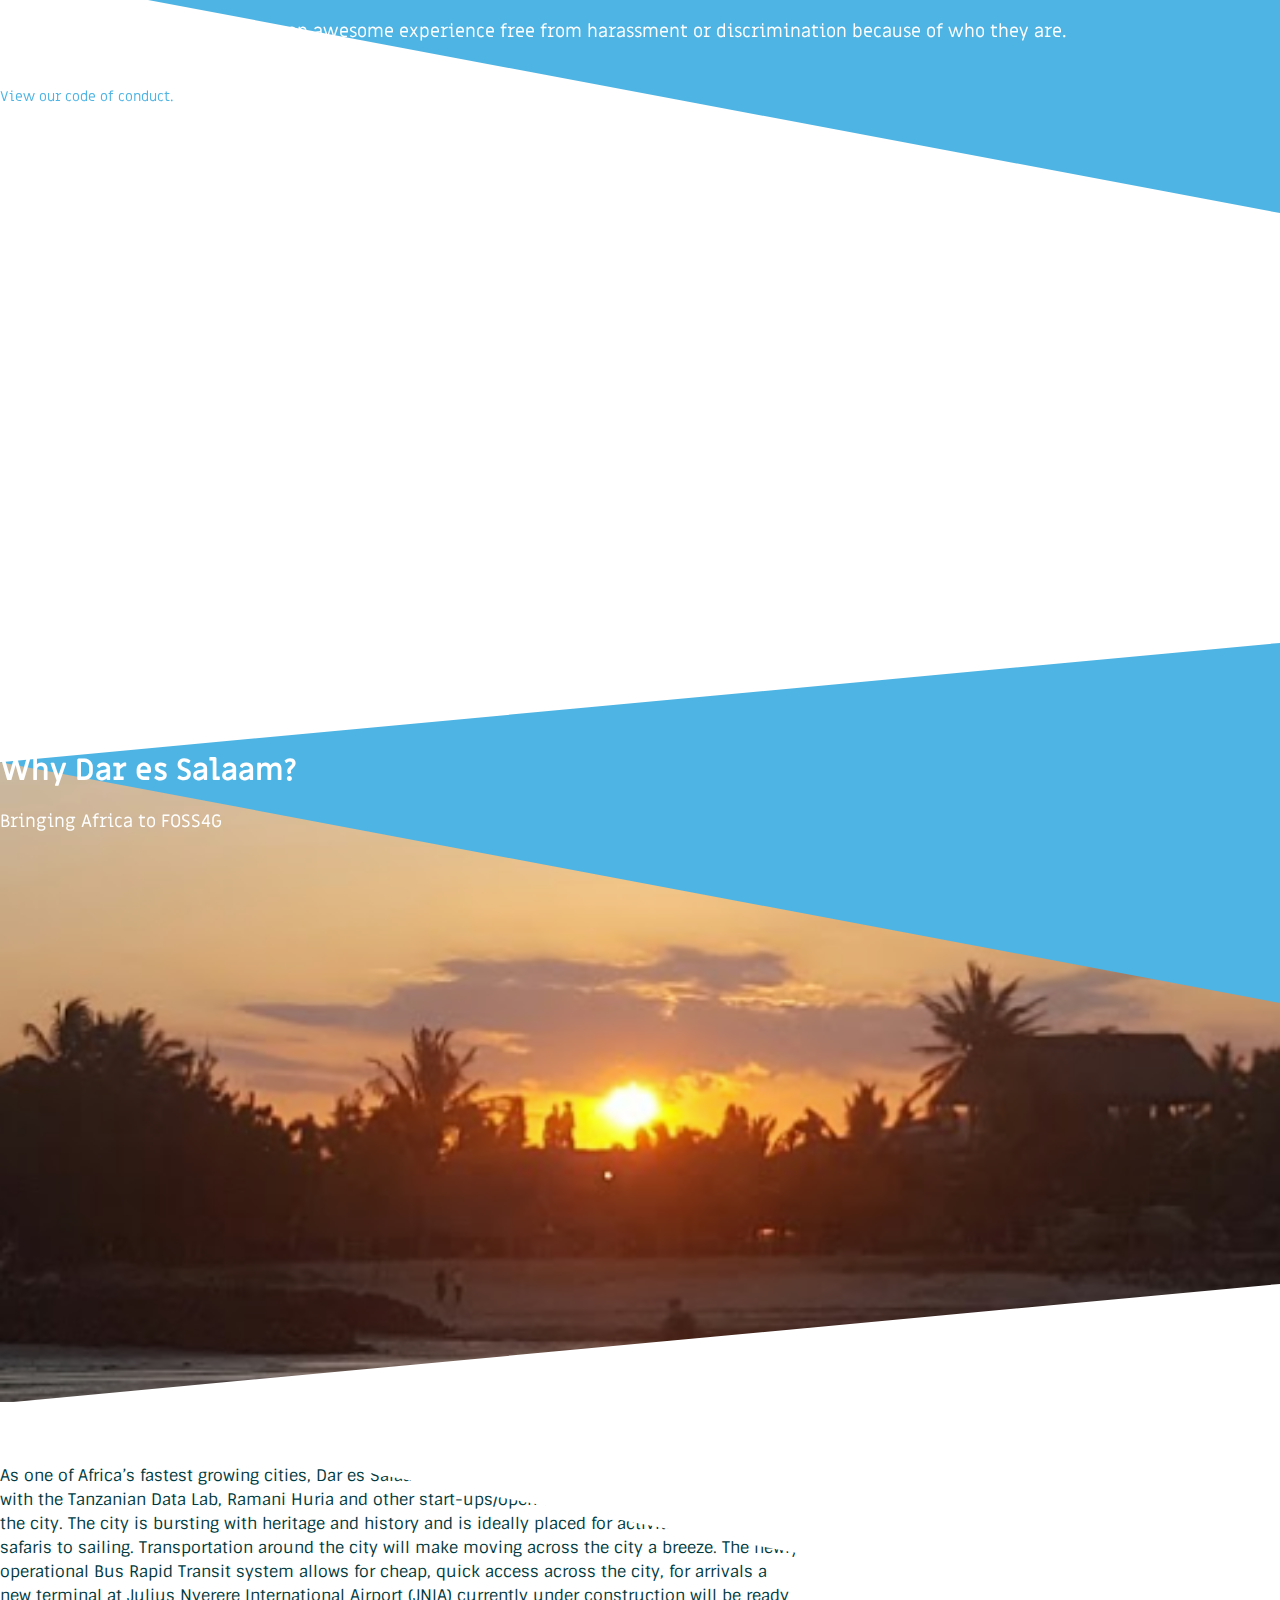
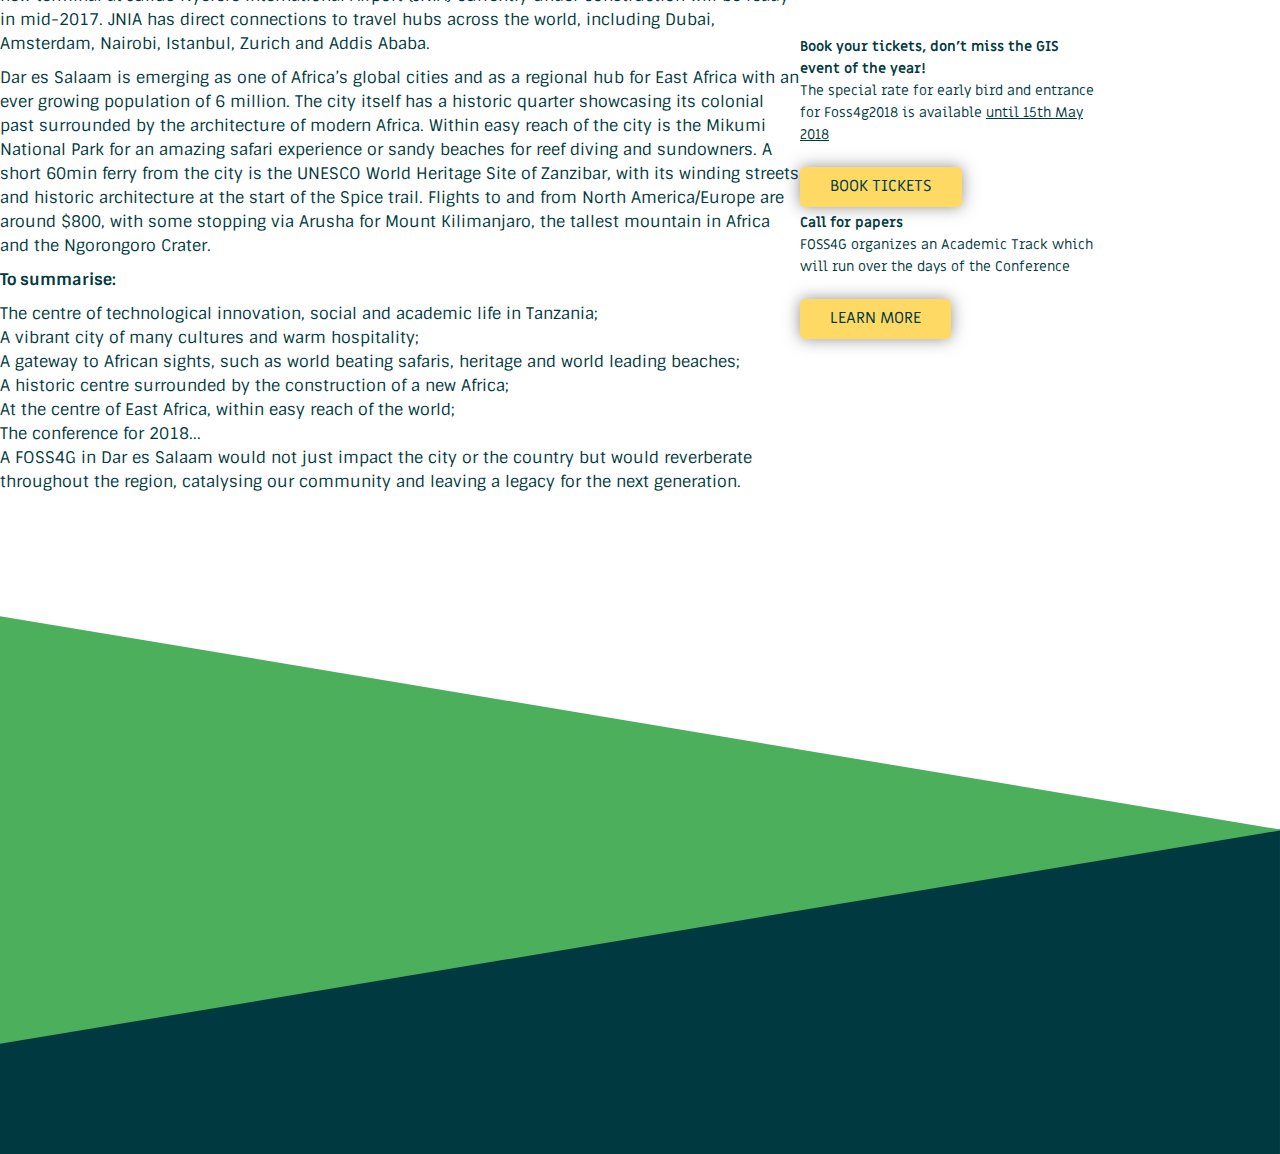
==== commit 837f1233: "Resolved merge conflicts" ====
--- a/index.html
+++ b/index.html
@@ -1,560 +1,408 @@
-﻿<!DOCTYPE html>
-<html>
-<head>
-<meta charset="utf-8">
-<title>FOSS4G 2018</title>
-<meta name="viewport" content="width=device-width, initial-scale=1.0">
-<meta name="description" content="">
-<meta name="author" content=""><link rel="apple-touch-icon" sizes="180x180" href="/img/favicons/apple-touch-icon.png">
-<link rel="icon" type="image/png" sizes="32x32" href="/img/favicons/favicon-32x32.png">
-<link rel="icon" type="image/png" sizes="16x16" href="/img/favicons/favicon-16x16.png">
-<link rel="manifest" href="/img/favicons/manifest.json">
-<link rel="mask-icon" href="/img/favicons/safari-pinned-tab.svg" color="#5bbad5">
-<meta name="theme-color" content="#ffffff">
-<link rel="stylesheet" href="https://maxcdn.bootstrapcdn.com/bootstrap/3.3.7/css/bootstrap.min.css" integrity="sha384-BVYiiSIFeK1dGmJRAkycuHAHRg32OmUcww7on3RYdg4Va+PmSTsz/K68vbdEjh4u" crossorigin="anonymous">
-<link rel="stylesheet" type="text/css" href="css/slick.css"/>
-<link href="css/plugins.css" rel="stylesheet" type="text/css" />
-<link href="css/style.css" rel="stylesheet" type="text/css" />
-<link rel="shortcut icon" href="./img/favicon.ico">
-<link href="https://fonts.googleapis.com/css?family=Sintony:400,700" rel="stylesheet"> 
-<link href="https://fonts.googleapis.com/css?family=Miriam+Libre:400,700" rel="stylesheet"> 
-<script type="text/javascript" src="js/jquery.min.js"></script>
-<script type="text/javascript" src="js/slick.min.js"></script>
-</head>
-
-<body class="animated" data-animated="fadeIn">
-<script>
-	$(document).ready(function(){
-		  $('.speakers-slider').slick({
-			  infinite: true,
-  		      slidesToShow: 4,
-  			  slidesToScroll: 1,
-			  prevArrow: '<i class="fa fa-angle-left" aria-hidden="true"></i>',
-			  nextArrow: '<i class="fa fa-angle-right" aria-hidden="true"></i>',
-      });
-	 });
-</script>
-<div class="wrapper">
-    <!-- header section -->
-    <section id="top">
-        <header>
-            <div class="container">
-                <!-- logo -->
-                <div id="logo"> <a href="#home"><img src="./img/FOSSG42018logo.svg" width="246" height="70" alt="logo" /></a> </div>
-                <!-- menu -->
-                <nav class="navmenu">
-                    <ul>
-                        <!-- <li class="scrollable active"><a href="#home">Home</a></li> -->
-                        <li class="scrollable"><a href="#about">About</a></li>
-                        <li class="scrollable"><a href="#vision">Vision</a></li>
-                        <li class=""><a href="programme.html">Programme</a></li>
-                        <li class="scrollable"><a href="#sponsors">Sponsors</a></li>
-                        <li class="scrollable"><a href="#contact">Contact</a></li>
-                    </ul>
-                </nav>
-                <!-- end nav -->
-                <div class="clear"></div>
-            </div>
-        </header>
-    </section>
-    <!-- //header section -->
-
-    <!-- home content -->
-    <section class="page_section" id="home">
-        <!--Slider-->
-        <div class="full_slider preloader">
-            <div id="fullwidth_slider" class="flexslider">
-                <ul class="slides">
-                    <li> <img src="./img/backgrounds/dar_from_the_air.jpg" alt="" class="slide_bg" />
-                        <div class="full_slider_caption">
-                            <div class="container">
-                                <h2 style="color: white;font-size: 72px; text-transform: uppercase;font-weight: bold">#foss4g2018</h2>
-                                <p style="color: white;text-transform: uppercase;"><strong>27, 28 August 2018</strong> : Workshops<br>
-                                <strong>29, 30, 31 August 2018</strong> : Three day main conference<br>
-                                <strong>1, 2 September 2018</strong> : Code sprints and community events</p>
-                                <div class="global_count_wrapper">
-                                    <script>
-                      jQuery(function () {
-                        austDay = new Date();
-                        austDay = new Date(2018, 8-1, 27, 12, 0, 0); //year, month-1, day
-                        jQuery('#countdown').countdown({
-                          until: austDay
-                        });
-                      });
-                    </script>
-                                    <div id="countdown"></div>
-                                </div>
-                                <!--<div><a href="https://www.eventbrite.com/e/foss4g-2018-dar-es-salaam-tickets-36995828519""#results"  class="shortcode_button"></a></div>-->
-                                <div class="row">
-									<div class="col-md-6">
-										<div class="announce"><a href="http://2018.foss4g.or.tz" class="">
-										<strong>Book your tickets, don't miss the GIS event of the year!</strong><br>
-										The special rate for early bird and entrance for Foss4g2018 is available <u>from 31st March to 15th May 2018</u></a></div>
-									</div>
-                               <div class="col-md-6">
-										<div class="announce announce-2"><a href="call-for-papers.html" class=""><strong>Call for papers</strong><br>FOSS4G organizes an Academic Track which will run over the days of the Conference</a></div>
-									</div>
-                                </div>
-                            </div>
-                        </div>
-                        <div class="dark-bg"></div>
-                        <div class="green-bg"></div>
-                    </li>
-                </ul>
-            </div>
-            <a href="#conference" class="next_section hide"></a> </div>
-            
-        <!--//Slider-->
-    </section>
-
-    <section class="page_section" id="about">
-        <div class="inner">
-            <div class="container">
-                <div class="row">
-                    <!-- Welcome Text -->
-                    <div class="col-md-8 col-md-offset-2">
-                    <div class="entry-content">
-                    <h2>About</h2>
-                    <p>A FOSS4G event can catalyse the geo community in the host country.
-                        Now is the time for Africa! Free and open source software in Sub-Saharan
-                        Africa is still in its infancy, but here is where the principles of
-                        FOSS4G can have the largest impact, in setting the FOSS4G agenda,
-                        together we can build the foundations for generations to come.
-                        FOSS4G Dar should be seen as a FOSS4G Africa, quite distinct from
-                        FOSS4G 2008 in Cape Town which because of its geography had a
-                        localised impact. Tanzania is accessible to much more of Africa as
-                        well as the Middle East and Arabian Peninsula and Indian subcontinent and
-                        so taps into a new 'impact zone' for OSGeo. </p>
-                    <div style="clear: both;"></div>
-                    </div>
-                    </div>
-                </div>
-            </div>
-        </div>
-    </section>
-    <!-- conference content-->
-    <section class="page_section triangle" id="vision"  style="background-image: url(img/backgrounds/mapping.png)">
-        <div class="inner">
-           <div class="overlay-top" style="background-image: url(img/bgs/tri-blue.svg)"></div>
-            <div class="container">
-                <div class="row">
-                    <!-- Welcome Text -->
-                    <div class="col-sm-6 col-sm-offset-6">
-                        <div class="welcome_text">
-                            <h2>Vision</h2>
-                            <div class="descr">Build and share the potential of Africa with the World!</div>                           
-                        </div>
-                    </div>
-                 
-                </div>
-            </div>
-             <div class="overlay-bottom" style="background-image: url(img/bgs/tri-white.svg)"></div>
-		</div>
-	</section>
-    <section class="page_section" style="position: relative; z-index: 100;">       
-          <div class="inner"> 
-            <div class="container">
-           	 <div class="row">
-           	 	<div class="col-md-8 col-md-offset-2">
-           	 	<div class="entry-content">
-            	 <p>
-                                Our vision is for an accessible and inclusive
-                                FOSS4G that complements
-                                the existing OSGeo stable while empowering the
-                                Open Data, Participatory
-                                Mapping and Internet of Things work currently
-                                underway. This ranges
-                                from locating schools to the instrumentation of
-                                communities with cheap,
-                                open source, 3D printed weather stations that
-                                improve community resilience
-                                to climate change. Location and geography are
-                                at the heart of these challenges:
-                                FOSS4G 2018 in Dar es Salaam would invigorate
-                                our existing projects,
-                                bringing them to new users and developers while
-                                supporting and nurturing the
-                                existing community.
-                            </p>
-                            <p>
-                                Our strong conference program reflects our
-                                vision for a diverse and inclusive
-                                FOSS4G. The conference program will be driven
-                                by our LOC and synchronise
-                                with the technology and innovation communities
-                                in Dar es Salaam and across
-                                Africa. Our LOC is truly international,
-                                strongly rooted in Tanzania and
-                                will deliver our expansive vision, deepen OSGeo
-                                community engagement
-                                locally and strengthen the international
-                                community .
-                            </p>
-                            </div>
-                      </div>
-				</div>
-            </div>
-        </div>
-        
-    </section>
-    <section class="speakers page_section" id="speakers" style="display:none">
-    <div class="inner">
-    <div class="container">
-                <div class="row">
-    	<h2 class="text-center">Speakers</h2>
-    	<div class="speakers-slider">
-    	<div class="speaker">
-    		<div class="photo">
-    			<img src="img/speakers/speaker-1.jpg" alt="Speaker" width="96" height="96">
-    		</div>
-    		<div class="name">Name</div>
-    		<div class="topic">Topic</div>
-    	</div>
-    	<div class="speaker">
-    		<div class="photo">
-    			<img src="img/speakers/speaker-2.jpg" alt="Speaker" width="96" height="96">
-    		</div>
-    		<div class="name">Name</div>
-    		<div class="topic">Topic</div>
-    	</div>
-    	<div class="speaker">
-    		<div class="photo">
-    			<img src="img/speakers/speaker-3.jpg" alt="Speaker" width="96" height="96">
-    		</div>
-    		<div class="name">Name</div>
-    		<div class="topic">Topic</div>
-    	</div>
-    	<div class="speaker">
-    		<div class="photo">
-    			<img src="img/speakers/speaker-4.jpg" alt="Speaker" width="96" height="96">
-    		</div>
-    		<div class="name">Name</div>
-    		<div class="topic">Topic</div>
-    	</div>
-    	<div class="speaker">
-    		<div class="photo">
-    			<img src="img/speakers/speaker-5.jpg" alt="Speaker" width="96" height="96">
-    		</div>
-    		<div class="name">Name</div>
-    		<div class="topic">Topic</div>
-    	</div>
-    	</div>
-		</div>
-		</div>
-		</div>
-    </section>
-    <!-- conference content-->
-    <section class="page_section triangle" id="conference" style="background-image: url(img/backgrounds/beach.png)">
-        <div class="inner">
-           <div class="overlay-top" style="background-image: url(img/bgs/tri-blue.svg)"></div>
-            <div class="container">
-                <div class="row">
-                    <!-- Welcome Text -->
-                    <div class="col-sm-6 col-sm-offset-6">
-                        <div class="welcome_text">
-                            <h2>Conference</h2>
-                            <div class="descr">An action packed conference programme!</div>
-                            </div>
-                    </div>
-                 
-                </div>
-            </div>
-             <div class="overlay-bottom" style="background-image: url(img/bgs/tri-white.svg)"></div>
-		</div>
-	</section>
-    <section class="page_section">       
-          <div class="inner"> 
-            <div class="container">
-           	 <div class="row">
-           	 	<div class="col-md-8 col-md-offset-2">
-           	 	<div class="entry-content">
-                            <p>
-                                The most important ingredient to a successful conference
-                                is the right group of attendees and program content — both
-                                keynotes and concurrent sessions — that will draw those
-                                attendees. Given our location of Dar es Salaam, the
-                                traditional focus of OSGeo’s software and community will
-                                be complemented by streams on how the world of OSGeo can support
-                                the international sustainable development agenda - the 2030
-                                UN Sustainable Development Goals (SDGs).
-                            </p>
-                       </div>
-				</div>
-            </div>
-        </div>
-		</div>
-	</section>
-     <section class="page_section triangle" id="conference" style="background-image: url(img/backgrounds/sunset.png)">
-        <div class="inner">
-           <div class="overlay-top" style="background-image: url(img/bgs/tri-blue.svg)"></div>
-            <div class="container">
-                <div class="row">
-                    <!-- Welcome Text -->
-                    <div class="col-sm-6 col-sm-offset-6">
-                        <div class="welcome_text">
-                            <h2>Why Dar es Salaam?</h2>
-                        <div class="descr">Bringing Africa to FOSS4G</div>
-                         </div>
-                    </div>
-                 
-                </div>
-            </div>
-             <div class="overlay-bottom" style="background-image: url(img/bgs/tri-white.svg)"></div>
-		</div>
-	</section>
-    <section class="page_section">       
-          <div class="inner"> 
-            <div class="container">
-           	 <div class="row">
-           	 	<div class="col-md-8 col-md-offset-2">
-           	 	<div class="entry-content">
-                        <p>
-                            As one of Africa’s fastest growing cities, Dar es
-                            Salaam is a hub for innovation and experimentation,
-                            with the Tanzanian Data Lab, Ramani Huria and other
-                            startups/open source projects coming from the city.
-                            The city is bursting with heritage and history and is
-                            ideally placed for activities, ranging from safaris
-                            to sailing. Transportation around the city will make
-                            moving across the city a breeze. The newly
-                            operational Bus Rapid Transit system allows for
-                            cheap, quick access across the city, for arrivals a
-                            new terminal at Julius Nyerere International Airport
-                            (JNIA) currently under construction will be ready in
-                            mid-2017. JNIA has direct connections to travel hubs
-                            across the world, including Dubai, Amsterdam, Nairobi,
-                            Istanbul, Zurich and Addis Ababa.</p>
-                        <p>
-                            Dar es Salaam is emerging as one of Africa’s global
-                            cities and as a regional hub for East Africa with an
-                            ever growing population of 6 million. The city itself
-                            has a historic quarter showcasing its colonial past
-                            surrounded by the architecture of modern Africa.
-                            Within easy reach of the city is the Mikumi National
-                            Park for an amazing safari experience or sandy
-                            beaches for reef diving and sundowners. A short
-                            60min ferry from the city is the UNESCO World
-                            Heritage Site of Zanzibar, with its winding streets
-                            and historic architecture at the start of the Spice
-                            trail. Flights to and from North America/Europe are
-                            around $800, with some stopping via Arusha for Mount
-                            Kilimanjaro, the tallest mountain in Africa and the
-                            Ngorongoro Crater.</p>
-                        <p><strong>To summarise:</strong></p>
-                        <ul>
-                            <li>
-                                The centre of technological innovation, social
-                                and academic life in Tanzania;
-                            </li>
-                            <li>
-                            A vibrant city of many cultures and warm hospitality;
-                            </li>
-                            <li>
-                            A gateway to African sights, such as world beating safaris, heritage and world leading beaches;
-                            </li>
-                            <li>
-                            A historic centre surrounded by the construction of a new Africa;
-                            </li>
-                            <li>
-                            At the centre of East Africa, within easy reach of the world;
-                            </li>
-                            <li>
-                            The conference for 2018...
-                            </li>
-                        </ul>
-
-                        <p>
-                            A FOSS4G in Dar es Salaam would not just impact the
-                            city or the country but would reverberate throughout
-                            the region, catalysing our community and leaving a
-                            legacy for the next generation. </p>
-                       
-                     </div>
-				</div>
-            </div>
-        </div>
-		</div>
-	</section>
-<section class="announcements">
-	<div class="container pt110 pb52" >
-		<div class="row">
-			<div class="col-md-3">
-				
-										<strong>Book your tickets, don't miss the GIS event of the year!</strong><br>
-										The special rate for early bird and entrance for Foss4g2018 is available <u>until 31st March 2018</u>
-										<div class="btns"><a href="http://2018.foss4g.or.tz" target="_blank" class="shortcode_button">Book tickets</a></div>
-			</div>
-			<div class="col-md-3">
-				
-										<strong>Call for papers</strong><br>FOSS4G organizes an Academic Track which will run over the days of the Conference
-										<div class="btns"><a href="call-for-papers.html" class="shortcode_button">Learn more</a></div>
-			</div>
-		</div>
-	</div>
-</section>
-<section id="sponsors">
-    <div class="container pt110 pb52">
-        <div class="container ">
-            <div class="row">
-                <div class="col-md-8 col-md-offset-2 text-center">
-                    <div class="welcome_text">
-                        <h2>Sponsors</h2>
-                        
-                    </div>
-                </div>
-			</div>
-             <div class="sponsor-group">
-                   <h3>Our latest sponros</h3>
-               <div class="row">              
-                   
-                    
-                        <div class="partner col-md-4 col-sm-3 col-xs-4">
-                            <a href="javascript:void(0);">
-                               
-                                    <img src="./img/sponsors/Esri_logo.svg" alt="Esri"/>
-                                
-                            </a>
-                        </div>
-                         <div class="partner col-md-4 col-sm-3  col-xs-4">
-                            <a href="javascript:void(0);">
-                               
-                                    <img src="./img/sponsors/272px-Google_2015_logo.svg.png" alt="google"/>
-                                
-                            </a>
-                        </div>
-                        <div class="partner col-md-4 col-sm-3 col-xs-4">
-                            <a href="javascript:void(0);">
-                               
-                                    <img src="./img/sponsors/World_Bank_Group_logo.png" alt="Worldbank group"/>
-                                
-                            </a>
-                        </div>
-                    
-                </div>
-            </div>
-            <!--<div class="sponsor-group">
-                   <h3>Diamond sponsors</h3>
-               <div class="row">              
-                   
-                    
-                        <div class="partner col-md-2 col-sm-3 col-xs-4">
-                            <a href="javascript:void(0);">
-                               
-                                    <img src="./img/Put_your_logo_here_faint.png" alt="Your logo here"/>
-                                
-                            </a>
-                        </div>
-                         <div class="partner col-md-2 col-sm-3  col-xs-4">
-                            <a href="javascript:void(0);">
-                               
-                                    <img src="./img/Put_your_logo_here_faint.png" alt="Your logo here"/>
-                                
-                            </a>
-                        </div>
-                        <div class="partner col-md-2 col-sm-3 col-xs-4">
-                            <a href="javascript:void(0);">
-                               
-                                    <img src="./img/Put_your_logo_here_faint.png" alt="Your logo here"/>
-                                
-                            </a>
-                        </div>
-                    
-                </div>
-            </div>
-            <div class="sponsor-group">
-                   <h3>Platinum sponsors</h3>
-               <div class="row">              
-                   
-                    
-                        <div class="partner col-md-2 col-sm-3 col-xs-4">
-                            <a href="javascript:void(0);">
-                               
-                                    <img src="./img/Put_your_logo_here_faint.png" alt="Your logo here"/>
-                                
-                            </a>
-                        </div>
-                         <div class="partner col-md-2 col-sm-3 col-xs-4">
-                            <a href="javascript:void(0);">
-                               
-                                    <img src="./img/Put_your_logo_here_faint.png" alt="Your logo here"/>
-                                
-                            </a>
-                        </div>
-                        <div class="partner col-md-2 col-sm-3 col-xs-4">
-                            <a href="javascript:void(0);">
-                               
-                                    <img src="./img/Put_your_logo_here_faint.png" alt="Your logo here"/>
-                                
-                            </a>
-                        </div>
-                    
-                </div>
-            </div> -->
-        </div>
-    </div>
-</section>
-
-<footer class="content-info" role="contentinfo">
-    <section class="block lets-connect">
-        <div class="container">
-            <h3 class="title title-h2">Contact us</h3>
-            <div class="row">
-
-                <div class="col-lg-6 col-md-7">
-                    <section class="subscriptions">
-                        <p><i class="fa fa-map-marker" aria-hidden="true"></i> <strong>Address</strong><br>
-                         Julius Nyerere International Convention Centre<br>
-Dar es Salaam</p>   
-                    </section>
-                    <section class="subscriptions">
-                        <p><i class="fa fa-envelope" aria-hidden="true"></i> <strong>Email</strong><br>
-                        foss4gdar@gmail.com</p>   
-                    </section>
-                </div>
-                <div class="col-lg-6 col-md-4">
-                    <section class="social-media">
-                        <p><strong>Find us on</strong></p>
-                        <ul class="social list-inline">
-            <li><a href="https://www.facebook.com/Foss4g2018/?ref=bookmarks"><i class="fa fa-facebook" aria-hidden="true"></i></a></li>
-            <li><a href="https://twitter.com/foss4g#"><i class="fa fa-twitter" aria-hidden="true"></i></span></a></li>
-    </ul>
-                    </section>
-                </div>
-            </div>
-        </div>
-    </section>
-
-    <section class="block colophon">
-        <div class="container">
-            
-                <p>© Copyright 2018.foss4g.org. All Rights Reserved. </p>
-
-                
-            
-        </div>
-    </section>
-    <div class="compass-footer"></div>
-	</footer>
-
-<!--Contact content -->
-<section class="" id="contact">
-
-
-
-    <div class="module_google_map" style="display:none;">
-        <iframe src="https://www.google.com/maps/embed?pb=!1m18!1m12!1m3!1d3966.6151825602956!2d106.82654155061107!3d-6.182229562275676!2m3!1f0!2f0!3f0!3m2!1i1024!2i768!4f13.1!3m3!1m2!1s0x2e69f42e10e365ff%3A0x6e3aac73cfbe1a87!2sBPBD+PROVINSI+DKI+JAKARTA!5e0!3m2!1sen!2sus!4v1457518219034" width="80%" height="450" frameborder="0" style="border:0" allowfullscreen height="400">
-        </iframe>
-    </div>
-</section> 
-
-
-
-</div>
-<!-- //wrapper -->
-<header class="fixed-menu"></header>
-<script type="text/javascript" src="js/jquery-ui.min.js"></script>
-<script type="text/javascript" src="js/modules.js"></script>
-<script type="text/javascript" src="js/current.js"></script>
-<script type="text/javascript" src="js/jquery.countdown.min.js"></script>
-</body>
-</html>
+﻿<!DOCTYPE html>
+<html>
+<head>
+<meta charset="utf-8">
+<title>FOSS4G 2018</title>
+<meta name="viewport" content="width=device-width, initial-scale=1.0">
+<meta name="description" content="">
+<meta name="author" content=""><link rel="apple-touch-icon" sizes="180x180" href="/img/favicons/apple-touch-icon.png">
+<link rel="icon" type="image/png" sizes="32x32" href="/img/favicons/favicon-32x32.png">
+<link rel="icon" type="image/png" sizes="16x16" href="/img/favicons/favicon-16x16.png">
+<link rel="manifest" href="/img/favicons/manifest.json">
+<link rel="mask-icon" href="/img/favicons/safari-pinned-tab.svg" color="#5bbad5">
+<meta name="theme-color" content="#ffffff">
+<link rel="stylesheet" href="css/bootstrap.min.css" />
+<link rel="stylesheet" type="text/css" href="css/slick.css"/>
+<link href="css/plugins.css" rel="stylesheet" type="text/css" />
+<link href="css/style.css" rel="stylesheet" type="text/css" />
+<link rel="shortcut icon" href="./img/favicon.ico">
+<link href="https://fonts.googleapis.com/css?family=Sintony:400,700" rel="stylesheet">
+<link href="https://fonts.googleapis.com/css?family=Miriam+Libre:400,700" rel="stylesheet">
+<script type="text/javascript" src="js/jquery.min.js"></script>
+<script type="text/javascript" src="js/slick.min.js"></script>
+</head>
+
+<body class="animated" data-animated="fadeIn">
+<script>
+	$(document).ready(function(){
+		  $('.speakers-slider').slick({
+			  infinite: true,
+  		      slidesToShow: 4,
+  			  slidesToScroll: 1,
+			  prevArrow: '<i class="fa fa-angle-left" aria-hidden="true"></i>',
+			  nextArrow: '<i class="fa fa-angle-right" aria-hidden="true"></i>',
+      });
+	 });
+</script>
+<div class="wrapper">
+
+    <section class="js-include" title="includes/page-nav.html" id="top"></section>
+    <section class="js-include" title="includes/branding-bar.html" id="branding" style="margin-top: 80px;"></section>
+
+    <!-- home content -->
+    <section class="page_section" id="home">
+        <!--Slider-->
+        <div class="full_slider preloader">
+            <div id="fullwidth_slider" class="flexslider">
+                <ul class="slides">
+                    <li> <img src="./img/backgrounds/dar_from_the_air.jpg" alt="" class="slide_bg" />
+                        <div class="full_slider_caption">
+                            <div class="container">
+                                <h2 style="color: white;font-size: 72px; text-transform: uppercase;font-weight: bold">#foss4g2018</h2>
+                                <p style="color: white;text-transform: uppercase;"><strong>27, 28 August 2018</strong> : Workshops<br>
+                                <strong>29, 30, 31 August 2018</strong> : Three day main conference<br>
+                                <strong>1, 2 September 2018</strong> : Code sprints and community events</p>
+                                <div class="global_count_wrapper">
+                                    <script>
+                      jQuery(function () {
+                        austDay = new Date();
+                        austDay = new Date(2018, 8-1, 27, 12, 0, 0); //year, month-1, day
+                        jQuery('#countdown').countdown({
+                          until: austDay
+                        });
+                      });
+                    </script>
+                                    <div id="countdown"></div>
+                                </div>
+                                <div class="row">
+									<div class="col-md-6">
+										<div class="announce"><a href="http://2018.foss4g.or.tz" class="">
+										<strong>Book your tickets, don't miss the GIS event of the year!</strong><br>
+										The special rate for early bird and entrance for Foss4g2018 is available <u>Until 15th May 2018</u></a></div>
+									</div>
+                               <div class="col-md-6">
+										<div class="announce announce-2"><a href="https://www.osgeo.org/foundation-news/foss4g-2018-travel-grant-programme/" class=""><strong>Travel Grant Program</strong><br>
+                                            The Travel Grant Program for FOSS4G 2018 Dar es Salaam is open for applications between 6th April and 30th April 2018.
+.</a></div>
+									</div>
+                                </div>
+                            </div>
+                        </div>
+                        <div class="dark-bg"></div>
+                        <div class="green-bg"></div>
+                    </li>
+                </ul>
+            </div>
+            <a href="#conference" class="next_section hide"></a> </div>
+
+        <!--//Slider-->
+    </section>
+
+    <section class="page_section" id="about">
+        <div class="inner">
+            <div class="container">
+                <div class="row">
+                    <!-- Welcome Text -->
+                    <div class="col-md-8 col-md-offset-2">
+                    <div class="entry-content">
+                    <h2>About</h2>
+                    <p>A FOSS4G event can catalyse the geo community in the host country.
+                        Now is the time for Africa! Free and open source software in Sub-Saharan
+                        Africa is still in its infancy, but here is where the principles of
+                        FOSS4G can have the largest impact, in setting the FOSS4G agenda,
+                        together we can build the foundations for generations to come.
+                        FOSS4G Dar should be seen as a FOSS4G Africa, quite distinct from
+                        FOSS4G 2008 in Cape Town which because of its geography had a
+                        localised impact. Tanzania is accessible to much more of Africa as
+                        well as the Middle East and Arabian Peninsula and Indian subcontinent and
+                        so taps into a new 'impact zone' for OSGeo. </p>
+                    <div style="clear: both;"></div>
+                    </div>
+                    </div>
+                </div>
+            </div>
+        </div>
+    </section>
+    <!-- conference content-->
+    <section class="page_section triangle" id="vision"  style="background-image: url(img/backgrounds/mapping.png)">
+        <div class="inner">
+           <div class="overlay-top" style="background-image: url(img/bgs/tri-blue.svg)"></div>
+            <div class="container">
+                <div class="row">
+                    <!-- Welcome Text -->
+                    <div class="col-sm-6 col-sm-offset-6">
+                        <div class="welcome_text">
+                            <h2>Vision</h2>
+                            <div class="descr">Build and share the potential of Africa with the World!</div>
+                        </div>
+                    </div>
+
+                </div>
+            </div>
+             <div class="overlay-bottom" style="background-image: url(img/bgs/tri-white.svg)"></div>
+		</div>
+	</section>
+    <section class="page_section" style="position: relative; z-index: 100;">
+          <div class="inner">
+            <div class="container">
+           	 <div class="row">
+           	 	<div class="col-md-8 col-md-offset-2">
+           	 	<div class="entry-content">
+            	 <p>
+                                Our vision is for an accessible and inclusive
+                                FOSS4G that complements
+                                the existing OSGeo stable while empowering the
+                                Open Data, Participatory
+                                Mapping and Internet of Things work currently
+                                underway. This ranges
+                                from locating schools to the instrumentation of
+                                communities with cheap,
+                                open source, 3D printed weather stations that
+                                improve community resilience
+                                to climate change. Location and geography are
+                                at the heart of these challenges:
+                                FOSS4G 2018 in Dar es Salaam would invigorate
+                                our existing projects,
+                                bringing them to new users and developers while
+                                supporting and nurturing the
+                                existing community.
+                            </p>
+                            <p>
+                                Our strong conference program reflects our
+                                vision for a diverse and inclusive
+                                FOSS4G. The conference program will be driven
+                                by our LOC and synchronise
+                                with the technology and innovation communities
+                                in Dar es Salaam and across
+                                Africa. Our LOC is truly international,
+                                strongly rooted in Tanzania and
+                                will deliver our expansive vision, deepen OSGeo
+                                community engagement
+                                locally and strengthen the international
+                                community .
+                            </p>
+                            </div>
+                      </div>
+				</div>
+            </div>
+        </div>
+
+    </section>
+    <section class="speakers page_section" id="speakers" style="display:none">
+    <div class="inner">
+    <div class="container">
+                <div class="row">
+    	<h2 class="text-center">Speakers</h2>
+    	<div class="speakers-slider">
+    	<div class="speaker">
+    		<div class="photo">
+    			<img src="img/speakers/speaker-1.jpg" alt="Speaker" width="96" height="96">
+    		</div>
+    		<div class="name">Name</div>
+    		<div class="topic">Topic</div>
+    	</div>
+    	<div class="speaker">
+    		<div class="photo">
+    			<img src="img/speakers/speaker-2.jpg" alt="Speaker" width="96" height="96">
+    		</div>
+    		<div class="name">Name</div>
+    		<div class="topic">Topic</div>
+    	</div>
+    	<div class="speaker">
+    		<div class="photo">
+    			<img src="img/speakers/speaker-3.jpg" alt="Speaker" width="96" height="96">
+    		</div>
+    		<div class="name">Name</div>
+    		<div class="topic">Topic</div>
+    	</div>
+    	<div class="speaker">
+    		<div class="photo">
+    			<img src="img/speakers/speaker-4.jpg" alt="Speaker" width="96" height="96">
+    		</div>
+    		<div class="name">Name</div>
+    		<div class="topic">Topic</div>
+    	</div>
+    	<div class="speaker">
+    		<div class="photo">
+    			<img src="img/speakers/speaker-5.jpg" alt="Speaker" width="96" height="96">
+    		</div>
+    		<div class="name">Name</div>
+    		<div class="topic">Topic</div>
+    	</div>
+    	</div>
+		</div>
+		</div>
+		</div>
+    </section>
+    <!-- conference content-->
+    <section class="page_section triangle" id="conference" style="background-image: url(img/backgrounds/beach.png)">
+        <div class="inner">
+           <div class="overlay-top" style="background-image: url(img/bgs/tri-blue.svg)"></div>
+            <div class="container">
+                <div class="row">
+                    <!-- Welcome Text -->
+                    <div class="col-sm-6 col-sm-offset-6">
+                        <div class="welcome_text">
+                            <h2>Conference</h2>
+                            <div class="descr">An action packed conference programme!</div>
+                            </div>
+                    </div>
+
+                </div>
+            </div>
+             <div class="overlay-bottom" style="background-image: url(img/bgs/tri-white.svg)"></div>
+		</div>
+	</section>
+    <section class="page_section">
+          <div class="inner">
+            <div class="container">
+           	 <div class="row">
+           	 	<div class="col-md-8 col-md-offset-2">
+           	 	<div class="entry-content">
+                            <p>
+                                The most important ingredient to a successful conference
+                                is the right group of attendees and program content — both
+                                keynotes and concurrent sessions — that will draw those
+                                attendees. Given our location of Dar es Salaam, the
+                                traditional focus of OSGeo’s software and community will
+                                be complemented by streams on how the world of OSGeo can support
+                                the international sustainable development agenda - the 2030
+                                UN Sustainable Development Goals (SDGs).
+                            </p>
+                       </div>
+				</div>
+            </div>
+        </div>
+		</div>
+	</section>
+    <section class="page_section triangle" id="conduct">
+        <div class="inner">
+           <div class="overlay-top" style="background-image: url(img/bgs/tri-blue.svg)"></div>
+            <div class="container">
+                <div class="row">
+                    <div class="col-sm-6 col-sm-offset-6">
+                        <div class="welcome_text">
+                            <h2>Code of conduct</h2>
+                        <div class="descr">
+                            We want every attendee to have an awesome experience free
+                            from harassment or discrimination because of who they are.
+                        </div>
+                        <div class="btns"><a href="/code-of-conduct.html">
+                            View our code of conduct.</a></div>
+                    </div>
+                </div>
+            </div>
+		</div>
+	</section>
+     <section class="page_section triangle" id="why-dar" style="background-image: url(img/backgrounds/sunset.png)">
+        <div class="inner">
+           <div class="overlay-top" style="background-image: url(img/bgs/tri-blue.svg)"></div>
+            <div class="container">
+                <div class="row">
+                    <!-- Welcome Text -->
+                    <div class="col-sm-6 col-sm-offset-6">
+                        <div class="welcome_text">
+                            <h2>Why Dar es Salaam?</h2>
+                        <div class="descr">Bringing Africa to FOSS4G</div>
+                         </div>
+                    </div>
+
+                </div>
+            </div>
+             <div class="overlay-bottom" style="background-image: url(img/bgs/tri-white.svg)"></div>
+		</div>
+	</section>
+    <section class="page_section">
+          <div class="inner">
+            <div class="container">
+           	 <div class="row">
+           	 	<div class="col-md-8 col-md-offset-2">
+           	 	<div class="entry-content">
+                        <p>
+                            As one of Africa’s fastest growing cities, Dar es
+                            Salaam is a hub for innovation and experimentation,
+                            with the Tanzanian Data Lab, Ramani Huria and other
+                            start-ups/open source projects coming from the city.
+                            The city is bursting with heritage and history and is
+                            ideally placed for activities, ranging from safaris
+                            to sailing. Transportation around the city will make
+                            moving across the city a breeze. The newly
+                            operational Bus Rapid Transit system allows for
+                            cheap, quick access across the city, for arrivals a
+                            new terminal at Julius Nyerere International Airport
+                            (JNIA) currently under construction will be ready in
+                            mid-2017. JNIA has direct connections to travel hubs
+                            across the world, including Dubai, Amsterdam, Nairobi,
+                            Istanbul, Zurich and Addis Ababa.</p>
+                        <p>
+                            Dar es Salaam is emerging as one of Africa’s global
+                            cities and as a regional hub for East Africa with an
+                            ever growing population of 6 million. The city itself
+                            has a historic quarter showcasing its colonial past
+                            surrounded by the architecture of modern Africa.
+                            Within easy reach of the city is the Mikumi National
+                            Park for an amazing safari experience or sandy
+                            beaches for reef diving and sundowners. A short
+                            60min ferry from the city is the UNESCO World
+                            Heritage Site of Zanzibar, with its winding streets
+                            and historic architecture at the start of the Spice
+                            trail. Flights to and from North America/Europe are
+                            around $800, with some stopping via Arusha for Mount
+                            Kilimanjaro, the tallest mountain in Africa and the
+                            Ngorongoro Crater.</p>
+                        <p><strong>To summarise:</strong></p>
+                        <ul>
+                            <li>
+                                The centre of technological innovation, social
+                                and academic life in Tanzania;
+                            </li>
+                            <li>
+                            A vibrant city of many cultures and warm hospitality;
+                            </li>
+                            <li>
+                            A gateway to African sights, such as world beating safaris, heritage and world leading beaches;
+                            </li>
+                            <li>
+                            A historic centre surrounded by the construction of a new Africa;
+                            </li>
+                            <li>
+                            At the centre of East Africa, within easy reach of the world;
+                            </li>
+                            <li>
+                            The conference for 2018...
+                            </li>
+                        </ul>
+
+                        <p>
+                            A FOSS4G in Dar es Salaam would not just impact the
+                            city or the country but would reverberate throughout
+                            the region, catalysing our community and leaving a
+                            legacy for the next generation. </p>
+
+                     </div>
+				</div>
+            </div>
+        </div>
+		</div>
+	</section>
+<section class="announcements">
+	<div class="container pt110 pb52" >
+		<div class="row">
+			<div class="col-md-3"><strong>Book your tickets, don't miss the GIS event of the year!</strong><br>
+The special rate for early bird and entrance for Foss4g2018 is available <u>until 15th May 2018</u>
+<div class="btns"><a href="http://2018.foss4g.or.tz" target="_blank" class="shortcode_button">Book tickets</a></div>
+			</div>
+			<div class="col-md-3">
+
+										<strong>Call for papers</strong><br>FOSS4G organizes an Academic Track which will run over the days of the Conference
+										<div class="btns"><a href="call-for-papers.html" class="shortcode_button">Learn more</a></div>
+			</div>
+		</div>
+	</div>
+</section>
+
+<section class="js-include" title="includes/sponsors.html" id="sponsors"></section>
+<!-- content-info adds the triangly bits behind the div -->
+<footer class="content-info js-include" title="includes/footer.html" id="contact"></footer>
+<footer class="js-include" title="includes/footer-map.html" id="map"></footer>
+
+</div>
+<!-- //wrapper -->
+<header class="fixed-menu"></header>
+<script type="text/javascript" src="js/jquery-ui.min.js"></script>
+<script type="text/javascript" src="js/modules.js"></script>
+<script type="text/javascript" src="js/current.js"></script>
+<script type="text/javascript" src="js/jquery.countdown.min.js"></script>
+<script type="text/javascript" src="js/foss4g.js"></script>
+</body>
+</html>
